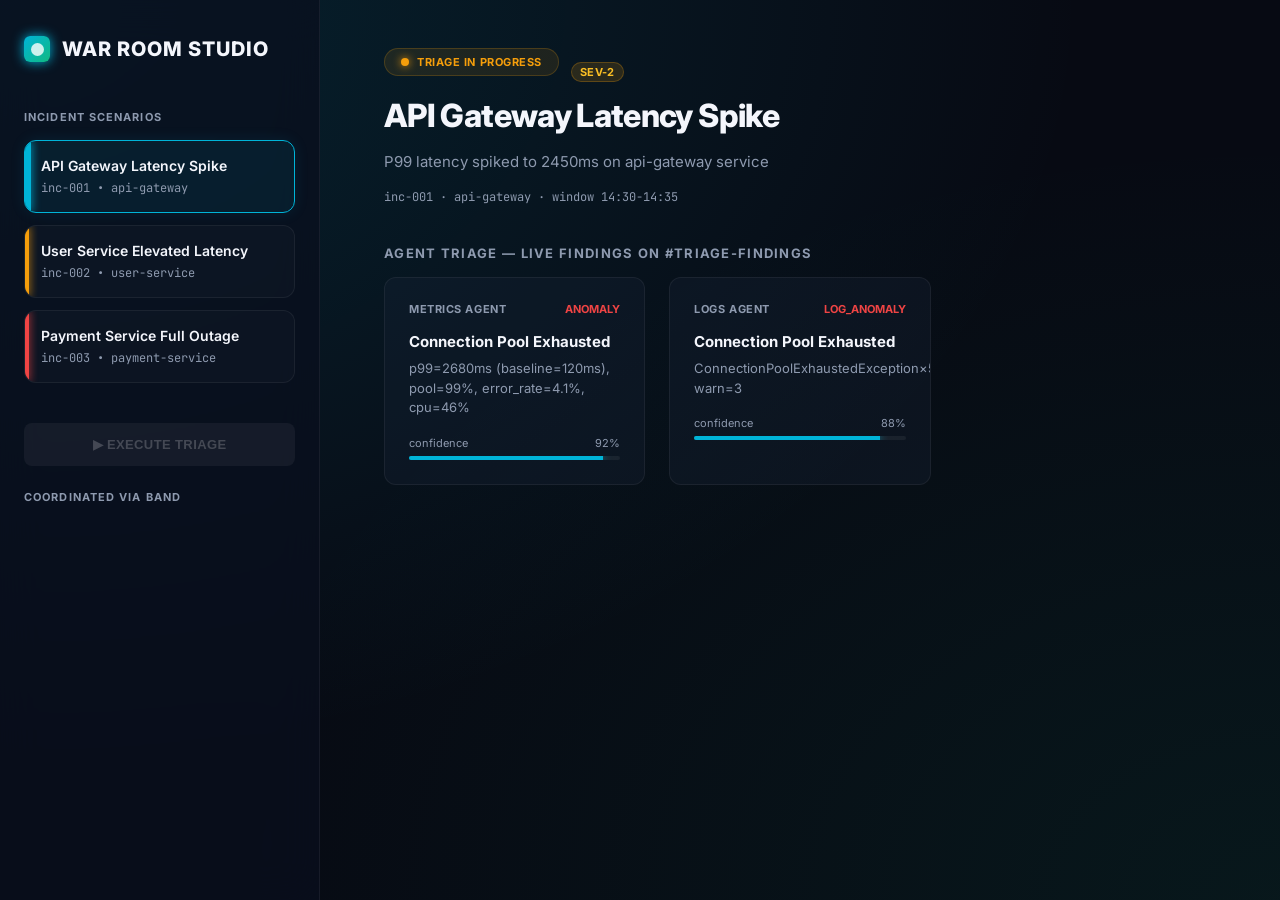
==== ui/dashboard.html @ e3fbcae9 "prettierrc added and Readme.md updated" ====
<!doctype html>
<html lang="en">
  <head>
    <meta charset="UTF-8" />
    <meta name="viewport" content="width=device-width, initial-scale=1.0" />
    <title>WAR ROOM | Studio Dashboard</title>

    <link rel="preconnect" href="https://fonts.googleapis.com" />
    <link rel="preconnect" href="https://fonts.gstatic.com" crossorigin />
    <link
      href="https://fonts.googleapis.com/css2?family=Inter:wght@400;500;600;700;800&family=JetBrains+Mono:wght@400;500&display=swap"
      rel="stylesheet"
    />

    <style>
      :root {
        --bg: #0b132b; /* Dark deep space */
        --surface: rgba(27, 38, 59, 0.45); /* Sleek slate glass */
        --fg: #f4f6fc; /* Bright typography */
        --fg-muted: #8e9aaf; /* Muted text */
        --accent: #00b4d8; /* Electric blue */
        --accent-glow: rgba(0, 180, 216, 0.25);
        --border: rgba(255, 255, 255, 0.06);
        --shadow: 0 4px 30px rgba(0, 0, 0, 0.4);
        --shadow-lg: 0 10px 40px rgba(0, 0, 0, 0.6);
        --radius: 12px;
        --radius-lg: 16px;
        --font-sans: "Inter", -apple-system, sans-serif;
        --font-mono: "JetBrains Mono", monospace;

        --success: #10b981;
        --warning: #f59e0b;
        --danger: #ef4444;

        /* severity / status palettes */
        --red-bg: rgba(239, 68, 68, 0.15);
        --red-fg: #f87171;
        --amber-bg: rgba(245, 158, 11, 0.15);
        --amber-fg: #fbbf24;
        --green-bg: rgba(16, 185, 129, 0.15);
        --green-fg: #34d399;
      }

      * {
        box-sizing: border-box;
      }

      body {
        margin: 0;
        background-color: #070a13;
        background-image:
          radial-gradient(at 0% 0%, rgba(0, 180, 216, 0.15) 0px, transparent 60%),
          radial-gradient(at 100% 100%, rgba(16, 185, 129, 0.08) 0px, transparent 60%);
        color: var(--fg);
        font-family: var(--font-sans);
        -webkit-font-smoothing: antialiased;
        display: flex;
        height: 100vh;
        overflow: hidden;
      }

      /* --- Sidebar --- */
      .sidebar {
        width: 320px;
        background: rgba(10, 15, 30, 0.75);
        backdrop-filter: blur(20px);
        border-right: 1px solid var(--border);
        display: flex;
        flex-direction: column;
        padding: 36px 24px;
        overflow-y: auto;
      }

      .logo {
        font-weight: 800;
        font-size: 20px;
        letter-spacing: 0.05em;
        display: flex;
        align-items: center;
        gap: 12px;
        margin-bottom: 48px;
        color: var(--fg);
        text-transform: uppercase;
      }

      .logo-icon {
        width: 26px;
        height: 26px;
        background: linear-gradient(135deg, var(--accent), var(--success));
        border-radius: 6px;
        box-shadow: 0 0 12px var(--accent);
        position: relative;
      }

      .logo-icon::after {
        content: "";
        position: absolute;
        top: 25%;
        left: 25%;
        width: 50%;
        height: 50%;
        background: rgba(255, 255, 255, 0.8);
        border-radius: 50%;
      }

      .nav-group {
        margin-bottom: 28px;
      }
      .nav-label {
        font-size: 11px;
        font-weight: 700;
        color: var(--fg-muted);
        text-transform: uppercase;
        letter-spacing: 0.1em;
        margin-bottom: 16px;
      }

      .alert-item {
        padding: 16px;
        border-radius: var(--radius);
        margin-bottom: 12px;
        cursor: pointer;
        transition: all 0.3s cubic-bezier(0.4, 0, 0.2, 1);
        background: rgba(255, 255, 255, 0.02);
        border: 1px solid var(--border);
        position: relative;
        overflow: hidden;
      }

      .alert-item::before {
        content: "";
        position: absolute;
        left: 0;
        top: 0;
        bottom: 0;
        width: 4px;
        background: var(--danger);
        box-shadow: 0 0 8px var(--danger);
        transition: width 0.2s;
      }

      .alert-item:nth-child(2)::before {
        background: var(--warning);
        box-shadow: 0 0 8px var(--warning);
      }

      .alert-item.active {
        background: rgba(0, 180, 216, 0.08);
        color: var(--fg);
        border-color: var(--accent);
        box-shadow: 0 0 15px rgba(0, 180, 216, 0.1);
      }

      .alert-item.active::before {
        width: 6px;
        background: var(--accent);
        box-shadow: 0 0 10px var(--accent);
      }

      .alert-item:not(.active):hover {
        background: rgba(255, 255, 255, 0.05);
        border-color: rgba(255, 255, 255, 0.12);
        transform: translateX(4px);
      }

      .alert-row {
        display: flex;
        align-items: center;
        justify-content: space-between;
        gap: 8px;
      }
      .alert-title {
        font-size: 14px;
        font-weight: 600;
      }
      .alert-meta {
        font-size: 12px;
        color: var(--fg-muted);
        margin-top: 6px;
        font-family: var(--font-mono);
      }

      /* severity badge */
      .sev-badge {
        font-size: 11px;
        font-weight: 700;
        padding: 2px 8px;
        border-radius: 99px;
        letter-spacing: 0.03em;
        white-space: nowrap;
        text-transform: uppercase;
      }
      .sev-badge.sev-1 {
        background: var(--red-bg);
        color: var(--red-fg);
        border: 1px solid rgba(239, 68, 68, 0.25);
      }
      .sev-badge.sev-2 {
        background: var(--amber-bg);
        color: var(--amber-fg);
        border: 1px solid rgba(245, 158, 11, 0.25);
      }
      .sev-badge.sev-3 {
        background: var(--green-bg);
        color: var(--green-fg);
        border: 1px solid rgba(16, 185, 129, 0.25);
      }

      /* --- Main Content --- */
      .main {
        flex: 1;
        padding: 48px 64px;
        overflow-y: auto;
        background: transparent;
      }

      .header {
        max-width: 1000px;
        margin-bottom: 40px;
      }

      .status-badge {
        display: inline-flex;
        align-items: center;
        gap: 8px;
        padding: 6px 16px;
        background: rgba(245, 158, 11, 0.1);
        border: 1px solid rgba(245, 158, 11, 0.2);
        color: var(--warning);
        font-size: 11px;
        font-weight: 700;
        border-radius: 99px;
        margin-bottom: 20px;
        text-transform: uppercase;
        letter-spacing: 0.05em;
      }

      .status-badge.resolved {
        background: rgba(16, 185, 129, 0.1);
        border-color: rgba(16, 185, 129, 0.2);
        color: var(--success);
      }

      .status-badge.escalated {
        background: rgba(239, 68, 68, 0.1);
        border-color: rgba(239, 68, 68, 0.2);
        color: var(--danger);
      }

      .status-dot {
        width: 8px;
        height: 8px;
        background: currentColor;
        border-radius: 50%;
        box-shadow: 0 0 8px currentColor;
        animation: pulse 1.5s infinite ease-in-out;
      }

      @keyframes pulse {
        0% {
          transform: scale(0.9);
          opacity: 0.6;
        }
        50% {
          transform: scale(1.15);
          opacity: 1;
        }
        100% {
          transform: scale(0.9);
          opacity: 0.6;
        }
      }

      h1 {
        font-size: 32px;
        font-weight: 800;
        letter-spacing: -0.02em;
        margin: 0 0 12px 0;
        color: var(--fg);
      }

      .description {
        font-size: 15px;
        color: var(--fg-muted);
        line-height: 1.6;
        max-width: 700px;
      }

      .meta-line {
        font-family: var(--font-mono);
        font-size: 12px;
        color: var(--fg-muted);
        margin-top: 12px;
      }

      /* --- Verdict Card --- */
      .verdict-card {
        background: var(--surface);
        backdrop-filter: blur(16px);
        border: 1px solid var(--border);
        border-radius: var(--radius-lg);
        padding: 32px;
        box-shadow: var(--shadow-lg);
        margin-bottom: 32px;
        max-width: 1000px;
        display: grid;
        grid-template-columns: 1.2fr 0.8fr;
        gap: 32px;
        transition: all 0.3s ease;
      }

      .verdict-card:hover {
        border-color: rgba(255, 255, 255, 0.1);
      }

      .verdict-main h2,
      .verdict-side h2 {
        font-size: 12px;
        color: var(--fg-muted);
        text-transform: uppercase;
        letter-spacing: 0.1em;
        margin-top: 0;
        margin-bottom: 16px;
      }

      .verdict-content {
        font-size: 18px;
        font-weight: 600;
        line-height: 1.5;
        color: var(--fg);
        background: rgba(255, 255, 255, 0.02);
        padding: 16px;
        border-radius: var(--radius);
        border: 1px solid var(--border);
      }

      .verdict-rootcause {
        font-size: 14px;
        color: var(--fg-muted);
        margin-top: 14px;
      }

      .verdict-confidence {
        font-family: var(--font-mono);
        font-size: 12px;
        color: var(--fg-muted);
        margin-top: 10px;
      }

      .action-list {
        list-style: none;
        padding: 0;
        margin: 0;
      }
      .action-item {
        display: flex;
        align-items: center;
        gap: 12px;
        padding: 12px 16px;
        background: rgba(255, 255, 255, 0.02);
        border: 1px solid var(--border);
        border-radius: 10px;
        margin-bottom: 10px;
        font-size: 13px;
        font-weight: 600;
        color: var(--fg);
        transition: all 0.2s;
      }
      .action-item:hover {
        background: rgba(255, 255, 255, 0.05);
        border-color: rgba(255, 255, 255, 0.12);
        transform: translateX(4px);
      }
      .action-item .arrow {
        color: var(--accent);
        font-weight: 700;
      }

      .section-label {
        font-size: 13px;
        color: var(--fg-muted);
        text-transform: uppercase;
        letter-spacing: 0.1em;
        margin: 32px 0 16px 0;
        font-weight: 700;
        max-width: 1000px;
      }

      /* --- Agent Grid --- */
      .agent-grid {
        display: grid;
        grid-template-columns: repeat(auto-fill, minmax(230px, 1fr));
        gap: 24px;
        max-width: 1000px;
        margin-bottom: 32px;
      }

      .agent-card {
        background: rgba(27, 38, 59, 0.3);
        border: 1px solid var(--border);
        border-radius: var(--radius);
        padding: 24px;
        transition: all 0.3s cubic-bezier(0.4, 0, 0.2, 1);
        position: relative;
        overflow: hidden;
      }

      .agent-card:hover {
        transform: translateY(-4px);
        background: rgba(27, 38, 59, 0.5);
        border-color: rgba(0, 180, 216, 0.3);
        box-shadow: 0 10px 20px rgba(0, 0, 0, 0.3);
      }

      .agent-header {
        display: flex;
        justify-content: space-between;
        align-items: center;
        margin-bottom: 16px;
      }

      .agent-name {
        font-size: 11px;
        font-weight: 700;
        color: var(--fg-muted);
        text-transform: uppercase;
        letter-spacing: 0.05em;
      }

      .finding-type {
        font-size: 11px;
        font-weight: 700;
        text-transform: uppercase;
      }
      .finding-type.alarm {
        color: var(--danger);
      }
      .finding-type.warn {
        color: var(--warning);
      }

      .agent-summary {
        font-size: 15px;
        font-weight: 700;
        margin-bottom: 8px;
        color: var(--fg);
      }
      .agent-detail {
        font-size: 13px;
        color: var(--fg-muted);
        line-height: 1.5;
        margin-bottom: 18px;
      }

      .progress-meta {
        display: flex;
        justify-content: space-between;
        font-size: 11px;
        color: var(--fg-muted);
        margin-bottom: 6px;
      }
      .progress-bar {
        height: 4px;
        background: rgba(255, 255, 255, 0.06);
        border-radius: 2px;
        overflow: hidden;
      }
      .progress-fill {
        height: 100%;
        background: var(--accent);
        width: 0%;
        box-shadow: 0 0 8px var(--accent);
        transition: width 1s ease-out;
      }

      /* --- Deliberation feed --- */
      .delib-panel {
        background: rgba(30, 41, 59, 0.4);
        backdrop-filter: blur(12px);
        border: 1px solid var(--border);
        border-radius: var(--radius-lg);
        padding: 24px;
        max-width: 1000px;
        margin-top: 24px;
        margin-bottom: 32px;
        box-shadow: var(--shadow-lg);
      }
      .delib-panel h2 {
        color: var(--fg-muted);
        font-size: 12px;
        text-transform: uppercase;
        letter-spacing: 0.1em;
        margin: 0 0 16px 0;
      }
      .delib-msg {
        font-family: var(--font-mono);
        font-size: 13px;
        color: #e2e8f0;
        line-height: 1.5;
        margin-bottom: 10px;
      }
      .delib-msg .who {
        color: #38bdf8;
        font-weight: 600;
      }
      .delib-msg.metrics .who {
        color: #4ade80;
      }
      .delib-msg.logs .who {
        color: #facc15;
      }
      .delib-msg.change .who {
        color: #38bdf8;
      }
      .delib-msg.runbook .who {
        color: #c084fc;
      }

      /* --- Animations / utilities --- */
      .hidden {
        display: none !important;
      }
      .fade-in {
        animation: fadeIn 0.5s ease-out forwards;
      }
      @keyframes fadeIn {
        from {
          opacity: 0;
          transform: translateY(12px);
        }
        to {
          opacity: 1;
          transform: translateY(0);
        }
      }

      button.btn-primary {
        background: linear-gradient(135deg, var(--accent), #0077b6);
        color: white;
        border: none;
        padding: 14px 28px;
        border-radius: 8px;
        font-weight: 700;
        font-size: 13px;
        letter-spacing: 0.03em;
        cursor: pointer;
        transition: all 0.3s cubic-bezier(0.4, 0, 0.2, 1);
        box-shadow: 0 4px 15px rgba(0, 180, 216, 0.2);
        text-transform: uppercase;
      }

      button.btn-primary:hover:not(:disabled) {
        transform: translateY(-2px);
        box-shadow: 0 6px 20px rgba(0, 180, 216, 0.35);
        filter: brightness(1.1);
      }

      button.btn-primary:disabled {
        background: rgba(255, 255, 255, 0.05);
        color: rgba(255, 255, 255, 0.2);
        box-shadow: none;
        cursor: not-allowed;
        transform: none;
      }

      .empty-hint {
        color: var(--fg-muted);
        font-size: 14px;
        margin-top: 16px;
      }
      .error-banner {
        color: #ef4444;
        background: rgba(239, 68, 68, 0.1);
        padding: 16px 20px;
        border-radius: 12px;
        max-width: 1000px;
        border: 1px solid rgba(239, 68, 68, 0.2);
      }
    </style>
  </head>
  <body>
    <!-- SIDEBAR -->
    <aside class="sidebar">
      <div class="logo">
        <div class="logo-icon"></div>
        War Room Studio
      </div>

      <div class="nav-group">
        <div class="nav-label">Incident Scenarios</div>
        <div id="scenario-list"><!-- rendered from WAR_ROOM_SCENARIOS --></div>
      </div>

      <button id="run-sim" class="btn-primary">▶ Execute Triage</button>
      <div class="nav-label" style="margin-top: 24px">Coordinated via Band</div>
    </aside>

    <!-- MAIN -->
    <main class="main">
      <div id="incident-room">
        <div class="header fade-in">
          <div class="title-row" style="display: flex; align-items: center; gap: 12px">
            <div class="status-badge" id="status-badge">
              <div class="status-dot"></div>
              <span id="status-text">Ready</span>
            </div>
            <span class="sev-badge" id="header-sev"></span>
          </div>
          <h1 id="incident-title">Select an incident</h1>
          <p class="description" id="incident-desc"></p>
          <div class="meta-line" id="incident-meta"></div>
        </div>

        <div id="verdict-section" class="verdict-card hidden">
          <div class="verdict-main">
            <h2>Resolution Strategy</h2>
            <div class="verdict-content" id="verdict-msg"></div>
            <div class="verdict-rootcause" id="verdict-rootcause"></div>
            <div class="verdict-confidence" id="verdict-confidence"></div>
          </div>
          <div class="verdict-side">
            <h2>Recommended Actions</h2>
            <div id="action-list" class="action-list"></div>
          </div>
        </div>

        <!-- REMEDIATION PANEL -->
        <div
          id="remediation-section"
          class="verdict-card hidden"
          style="grid-template-columns: 1fr; margin-top: 24px"
        >
          <div
            style="
              display: flex;
              justify-content: space-between;
              align-items: center;
              border-bottom: 1px solid var(--border);
              padding-bottom: 16px;
              margin-bottom: 16px;
            "
          >
            <div>
              <h2
                style="
                  margin: 0;
                  font-size: 14px;
                  color: var(--fg-muted);
                  text-transform: uppercase;
                  letter-spacing: 0.1em;
                "
              >
                Remediation Engine
              </h2>
              <div
                id="remediation-status"
                style="font-size: 18px; font-weight: 600; color: var(--fg); margin-top: 4px"
              >
                Pending Human Approval
              </div>
            </div>
            <button id="run-remediation" class="btn-primary" style="margin: 0">
              ▶ Run Remediation
            </button>
          </div>
          <div id="remediation-actions-container" class="hidden">
            <h2
              style="
                font-size: 12px;
                color: var(--fg-muted);
                text-transform: uppercase;
                letter-spacing: 0.05em;
                margin-bottom: 12px;
              "
            >
              Executing Actions
            </h2>
            <div id="remediation-steps" style="display: flex; flex-direction: column; gap: 12px">
              <!-- Steps will be generated here -->
            </div>
          </div>
          <div
            id="resolved-banner"
            class="hidden"
            style="
              background: #d1fae5;
              border: 1px solid #10b981;
              border-radius: 12px;
              padding: 20px;
              display: flex;
              align-items: center;
              justify-content: space-between;
              margin-top: 16px;
              animation: fadeIn 0.4s ease;
            "
          >
            <div style="display: flex; align-items: center; gap: 12px">
              <span style="font-size: 24px">✅</span>
              <div>
                <div style="font-size: 16px; font-weight: 700; color: #065f46">
                  Incident Resolved Successfully
                </div>
                <div style="font-size: 14px; color: #047857">
                  All automated remediation procedures completed.
                </div>
              </div>
            </div>
            <div style="text-align: right">
              <div
                style="font-size: 12px; font-weight: 600; color: #047857; text-transform: uppercase"
              >
                Simulated MTTR
              </div>
              <div id="mttr-display" style="font-size: 24px; font-weight: 800; color: #065f46">
                --
              </div>
            </div>
          </div>
        </div>

        <!-- POSTMORTEM PANEL -->
        <div
          id="postmortem-section"
          class="verdict-card hidden"
          style="grid-template-columns: 1fr; margin-top: 24px"
        >
          <div
            style="
              display: flex;
              justify-content: space-between;
              align-items: center;
              border-bottom: 1px solid var(--border);
              padding-bottom: 16px;
              margin-bottom: 16px;
            "
          >
            <div>
              <h2
                style="
                  margin: 0;
                  font-size: 14px;
                  color: var(--fg-muted);
                  text-transform: uppercase;
                  letter-spacing: 0.1em;
                "
              >
                Incident Documentation
              </h2>
              <div style="font-size: 18px; font-weight: 600; color: var(--fg); margin-top: 4px">
                📄 Generated Postmortem Report
              </div>
            </div>
            <button
              id="commit-to-git"
              class="btn-primary"
              style="margin: 0; background: var(--accent)"
            >
              Commit to Git
            </button>
          </div>

          <div
            id="git-output-container"
            class="hidden"
            style="
              background: #090d16;
              border-radius: 10px;
              padding: 20px;
              font-family: var(--font-mono);
              font-size: 13px;
              color: #e2e8f0;
              margin-bottom: 20px;
              border: 1px solid rgba(255, 255, 255, 0.05);
              box-shadow: inset 0 2px 10px rgba(0, 0, 0, 0.8);
              position: relative;
              max-height: 250px;
              overflow-y: auto;
              text-align: left;
              padding-top: 32px;
            "
          >
            <!-- Window control dots -->
            <div style="position: absolute; top: 12px; left: 15px; display: flex; gap: 6px">
              <span
                style="width: 10px; height: 10px; background: #ff5f56; border-radius: 50%"
              ></span>
              <span
                style="width: 10px; height: 10px; background: #ffbd2e; border-radius: 50%"
              ></span>
              <span
                style="width: 10px; height: 10px; background: #27c93f; border-radius: 50%"
              ></span>
            </div>
            <div id="git-terminal-lines"></div>
          </div>

          <div
            id="postmortem-content"
            style="
              background: #f9fafb;
              border: 1px solid var(--border);
              border-radius: 12px;
              padding: 24px;
              font-size: 14px;
              line-height: 1.6;
              max-height: 400px;
              overflow-y: auto;
              text-align: left;
            "
          >
            <!-- Rendered Postmortem HTML will go here -->
          </div>
        </div>

        <div id="agents-label" class="section-label hidden">
          Agent Triage — live findings on #triage-findings
        </div>
        <div class="agent-grid" id="agent-grid">
          <div class="empty-hint" id="grid-hint">
            Press <strong>Execute Triage</strong> to dispatch the agent band.
          </div>
        </div>

        <div id="delib-section" class="delib-panel hidden">
          <h2>#deliberation — agent cross-talk</h2>
          <div id="delib-list"></div>
        </div>
      </div>

      <div id="boot-error" class="hidden">
        <div class="error-banner">
          Could not load <code>scenarios.js</code>. Generate it first:
          <code>python demo/gen_dashboard_data.py</code>
        </div>
      </div>
    </main>

    <!-- Real pipeline output, generated by demo/gen_dashboard_data.py -->
    <script src="scenarios.js"></script>
    <script>
      const DATA = window.WAR_ROOM_SCENARIOS;
      let activeId = null;

      // finding types that should read as alarming vs cautionary
      const ALARM_TYPES = new Set(["anomaly", "log_anomaly", "change_correlation"]);
      const WARN_TYPES = new Set(["runbook_match", "observation", "log_observation"]);

      const REMEDIATION_DB = {
        "Rollback last deployment": {
          description: "Reverting the application version to the previous stable release.",
          command: "git-ops rollback --env prod --deploy 847",
          severity: "CRITICAL",
          duration: 2.5,
        },
        "Check container logs for specific crash reason": {
          description: "Querying stderr from active containers to extract crash logs.",
          command: "kubectl logs -l app=api-gateway --tail=100 -n prod",
          severity: "AUTO",
          duration: 1.2,
        },
        "Scale up resources": {
          description: "Increasing the deployment replicas to distribute latency load.",
          command: "kubectl scale deployment api-gateway --replicas=4 -n prod",
          severity: "AUTO",
          duration: 1.8,
        },
        "Inspect underlying infrastructure health": {
          description: "Querying cloud provider metrics for network or disk anomalies.",
          command: "aws ec2 describe-instance-status --region us-east-1",
          severity: "AUTO",
          duration: 1.0,
        },
        "Monitor service closely": {
          description: "Enabling high-frequency logging and healthchecks on the service.",
          command: "datadog-cli monitor status --id check-api-gateway",
          severity: "AUTO",
          duration: 1.5,
        },
        "Close incident if symptoms subside": {
          description: "Auto-closing incident ticket and resolving active pager alerts.",
          command: "pd-cli incident resolve --id inc-001",
          severity: "AUTO",
          duration: 0.8,
        },
      };

      function getRemediationAction(name) {
        for (const key in REMEDIATION_DB) {
          if (
            name.toLowerCase().includes(key.toLowerCase()) ||
            key.toLowerCase().includes(name.toLowerCase())
          ) {
            return { name, ...REMEDIATION_DB[key] };
          }
        }
        return {
          name: name,
          description: `Executing recommended step: ${name}`,
          command: `run-mitigation --task "${name}"`,
          severity: "AUTO",
          duration: 1.0,
        };
      }

      function el(tag, className, text) {
        const node = document.createElement(tag);
        if (className) node.className = className;
        if (text !== undefined) node.textContent = text;
        return node;
      }

      function renderSidebar() {
        const list = document.getElementById("scenario-list");
        list.innerHTML = "";
        DATA.order.forEach((id) => {
          const s = DATA.scenarios[id];
          const item = el("div", "alert-item");
          item.dataset.id = id;

          const title = el("div", "alert-title", s.title);
          const meta = el("div", "alert-meta", s.id + " • " + s.service);

          item.appendChild(title);
          item.appendChild(meta);
          item.addEventListener("click", () => selectScenario(id, false));
          list.appendChild(item);
        });
      }

      function markActive(id) {
        document.querySelectorAll(".alert-item").forEach((node) => {
          node.classList.toggle("active", node.dataset.id === id);
        });
      }

      function renderHeader(s) {
        document.getElementById("incident-title").textContent = s.title;
        document.getElementById("incident-desc").textContent = s.description;
        document.getElementById("incident-meta").textContent =
          s.id + "  ·  " + s.service + "  ·  window " + s.timeWindow;
        const sev = document.getElementById("header-sev");
        sev.textContent = s.sevLabel;
        sev.className = "sev-badge " + s.sevClass;
      }

      function setStatus(text, statusClass) {
        const badge = document.getElementById("status-badge");
        badge.className = "status-badge " + (statusClass || "");
        document.getElementById("status-text").textContent = text;
      }

      // Select a scenario; when run=true, reset the view and re-run triage.
      function selectScenario(id, run) {
        activeId = id;
        const s = DATA.scenarios[id];
        markActive(id);
        renderHeader(s);
        resetView();
        if (run) runTriage();
      }

      function resetView() {
        document.getElementById("verdict-section").classList.add("hidden");
        document.getElementById("remediation-section").classList.add("hidden");
        document.getElementById("postmortem-section").classList.add("hidden");
        document.getElementById("delib-section").classList.add("hidden");
        document.getElementById("agents-label").classList.add("hidden");
        const grid = document.getElementById("agent-grid");
        grid.innerHTML = "";
        grid.appendChild(el("div", "empty-hint", "Dispatching agents…"));
      }

      function agentCard(a) {
        const card = el("div", "agent-card fade-in");

        const head = el("div", "agent-header");
        head.appendChild(el("span", "agent-name", a.name + " Agent"));
        let ftClass = "finding-type";
        if (ALARM_TYPES.has(a.findingType)) ftClass += " alarm";
        else if (WARN_TYPES.has(a.findingType)) ftClass += " warn";
        head.appendChild(el("span", ftClass, a.findingType));
        card.appendChild(head);

        card.appendChild(el("div", "agent-summary", a.summary));
        card.appendChild(el("div", "agent-detail", a.detail));

        const meta = el("div", "progress-meta");
        meta.appendChild(el("span", null, "confidence"));
        meta.appendChild(el("span", null, Math.round(a.confidence * 100) + "%"));
        card.appendChild(meta);

        const bar = el("div", "progress-bar");
        const fill = el("div", "progress-fill");
        bar.appendChild(fill);
        card.appendChild(bar);

        // animate the confidence bar after insertion
        setTimeout(() => {
          fill.style.width = Math.round(a.confidence * 100) + "%";
        }, 80);
        return card;
      }

      function runTriage() {
        const s = DATA.scenarios[activeId];
        const grid = document.getElementById("agent-grid");
        const runBtn = document.getElementById("run-sim");

        runBtn.disabled = true;
        document.getElementById("verdict-section").classList.add("hidden");
        document.getElementById("remediation-section").classList.add("hidden");
        document.getElementById("postmortem-section").classList.add("hidden");
        document.getElementById("delib-section").classList.add("hidden");
        document.getElementById("agents-label").classList.remove("hidden");
        setStatus("Triage in Progress", "mitigating");
        grid.innerHTML = "";

        s.agents.forEach((a, i) => {
          setTimeout(() => {
            grid.appendChild(agentCard(a));
            if (i === s.agents.length - 1) setTimeout(() => showVerdict(s), 900);
          }, i * 850);
        });
      }

      function showVerdict(s) {
        const v = document.getElementById("verdict-section");
        v.classList.remove("hidden");
        v.classList.add("fade-in");

        document.getElementById("verdict-msg").textContent = s.verdict;
        document.getElementById("verdict-rootcause").textContent = "Root cause: " + s.rootCause;
        document.getElementById("verdict-confidence").textContent =
          "confidence " + s.confidence.toFixed(2) + "  ·  " + s.sevLabel + "  ·  " + s.statusLabel;

        const list = document.getElementById("action-list");
        list.innerHTML = "";
        s.remediation.forEach((act) => {
          const item = el("div", "action-item");
          item.appendChild(el("span", "arrow", "→"));
          item.appendChild(el("span", null, act));
          list.appendChild(item);
        });

        setStatus(s.statusLabel, s.status);
        renderDeliberation(s);
        document.getElementById("run-sim").disabled = false;

        // Show remediation panel
        const remSec = document.getElementById("remediation-section");
        remSec.classList.remove("hidden");
        remSec.classList.add("fade-in");

        // Reset remediation states
        const btn = document.getElementById("run-remediation");
        btn.classList.remove("hidden");
        btn.disabled = false;
        btn.innerText = "▶ Run Remediation";
        document.getElementById("remediation-status").innerText = "Pending Human Approval";
        document.getElementById("remediation-actions-container").classList.add("hidden");
        document.getElementById("resolved-banner").classList.add("hidden");
      }

      function renderDeliberation(s) {
        if (!s.deliberation || s.deliberation.length === 0) return;
        const section = document.getElementById("delib-section");
        const list = document.getElementById("delib-list");
        list.innerHTML = "";
        s.deliberation.forEach((m) => {
          const who = (m.sender || "").replace("-agent", "");
          const msg = el("div", "delib-msg " + who);
          const label = el("span", "who", "@" + (m.sender || "agent") + ": ");
          msg.appendChild(label);
          msg.appendChild(document.createTextNode(m.content));
          list.appendChild(msg);
        });
        section.classList.remove("hidden");
        section.classList.add("fade-in");
      }

      function animateProgress(progressBarFill, duration, onComplete) {
        let start = null;
        function step(timestamp) {
          if (!start) start = timestamp;
          let progress = (timestamp - start) / (duration * 1000);
          if (progress < 1) {
            progressBarFill.style.width = progress * 100 + "%";
            window.requestAnimationFrame(step);
          } else {
            progressBarFill.style.width = "100%";
            onComplete();
          }
        }
        window.requestAnimationFrame(step);
      }

      function generatePostmortemJS(s, mttr) {
        const dateStr = new Date().toISOString().split("T")[0];

        let remediationChecklist = "";
        s.remediation.forEach((act) => {
          remediationChecklist += `- [x] {act}\n`;
        });

        let evidenceTrail = "";
        s.agents.forEach((a) => {
          evidenceTrail += `- **EVD-${a.name.substring(0, 2).toUpperCase()}**: ${a.name.toLowerCase()}-agent (${a.findingType} - ${a.summary})\n`;
        });

        return `# Postmortem: ${s.id} — ${dateStr}

## Summary
${s.verdict}

## Timeline
- **14:30:00 UTC**: Incident Alert Ingested
- **14:31:00 UTC**: Triage assigned to Metrics, Logs, Change, and Runbook agents
- **14:33:00 UTC**: Deliberation channel discussions completed (${s.deliberation ? s.deliberation.length : 0} messages)
- **14:35:00 UTC**: Commander Verdict published (Status: ${s.statusLabel.toUpperCase()}, Confidence: ${s.confidence})
- **14:35:10 UTC**: Automated Remediation executed successfully (MTTR: ${mttr}s)

## Root Cause
${s.rootCause}

## Severity
- **Level**: ${s.sevLabel}
- **Confidence Score**: ${s.confidence.toFixed(2)}

## Remediation Actions
${remediationChecklist.trim()}

## Evidence Trail
${evidenceTrail.trim()}

## Action Items
1. [ ] Implement automated regression tests for root cause.
2. [ ] Review and update runbook instructions for ${s.sevLabel} incidents.
3. [ ] Configure high-frequency alerting thresholds on affected metrics.
`;
      }

      function renderMarkdownToHtml(md) {
        let html = md;

        // Convert headers
        html = html.replace(
          /^# (.*?)$/gm,
          '<h1 style="font-size: 20px; font-weight: 800; border-bottom: 1px solid var(--border); padding-bottom: 8px; margin-top: 0; margin-bottom: 16px; color: var(--fg);">$1</h1>'
        );
        html = html.replace(
          /^## (.*?)$/gm,
          '<h2 style="font-size: 15px; font-weight: 700; margin-top: 20px; margin-bottom: 10px; color: var(--fg); border-bottom: 1px dashed var(--border); padding-bottom: 4px;">$1</h2>'
        );

        // Convert bold
        html = html.replace(/\*\*(.*?)\*\"/g, "<strong>$1</strong>");

        // Convert checklists
        html = html.replace(
          /^- \[x\] (.*?)$/gm,
          '<div style="display: flex; align-items: center; gap: 8px; margin-bottom: 6px; font-size: 13px;"><input type="checkbox" checked disabled> <span style="text-decoration: line-through; color: var(--fg-muted);">$1</span></div>'
        );
        html = html.replace(
          /^- \[ \] (.*?)$/gm,
          '<div style="display: flex; align-items: center; gap: 8px; margin-bottom: 6px; font-size: 13px;"><input type="checkbox" disabled> <span>$1</span></div>'
        );

        // Convert bullets
        html = html.replace(
          /^- (.*?)$/gm,
          '<li style="margin-left: 16px; margin-bottom: 6px; font-size: 13px; color: var(--fg);">$1</li>'
        );

        // Convert numbered lists
        html = html.replace(
          /^\d+\. \[ \]\s*(.*?)$/gm,
          '<div style="display: flex; align-items: center; gap: 8px; margin-bottom: 6px; padding-left: 8px; font-size: 13px;"><input type="checkbox" disabled> <span>$1</span></div>'
        );

        // Format paragraphs
        html = html
          .split("\n\n")
          .map((p) => {
            if (
              p.trim().startsWith("<h") ||
              p.trim().startsWith("<div") ||
              p.trim().startsWith("<li") ||
              p.trim().startsWith("<ul")
            ) {
              return p;
            }
            return `<p style="margin: 0 0 10px 0; font-size: 13px; color: var(--fg-muted);">${p.replace(/\n/g, "<br>")}</p>`;
          })
          .join("\n");

        return html;
      }

      async function commitToGitSim() {
        const s = DATA.scenarios[activeId];
        const btn = document.getElementById("commit-to-git");
        btn.disabled = true;
        btn.innerText = "Committed";

        const gitContainer = document.getElementById("git-output-container");
        gitContainer.classList.remove("hidden");

        const term = document.getElementById("git-terminal-lines");
        term.innerHTML = "";

        const lines = [
          { text: "$ git status", delay: 300, color: "#9CA3AF" },
          {
            text: `On branch main\nYour branch is up to date with 'origin/main'.\n\nUntracked files:\n  (use "git add <file>..." to include in what will be committed)\n\tpostmortems/${s.id}/\n\nnothing added to commit but untracked files present (use "git add" to track)`,
            delay: 800,
          },
          { text: `$ git add postmortems/${s.id}/`, delay: 500, color: "#9CA3AF" },
          { text: `$ git commit -m "docs: postmortem ${s.id}"`, delay: 600, color: "#9CA3AF" },
          {
            text: `[main abc1234] docs: postmortem ${s.id}\n 1 file changed, 43 insertions(+)\n create mode 100644 postmortems/${s.id}/postmortem.md`,
            delay: 800,
            color: "#10B981",
          },
          {
            text: `🔗 Commit URL: <a href="https://github.com/vib3withsimran/The-war-room/commit/abc1234" target="_blank" style="color: #60A5FA; text-decoration: underline;">https://github.com/vib3withsimran/The-war-room/commit/abc1234</a>`,
            delay: 300,
          },
        ];

        for (let i = 0; i < lines.length; i++) {
          const line = lines[i];
          await new Promise((resolve) => setTimeout(resolve, line.delay));
          const div = document.createElement("div");
          div.style.marginBottom = "8px";
          div.style.whiteSpace = "pre-wrap";
          if (line.color) {
            div.style.color = line.color;
          }
          div.innerHTML = line.text;
          term.appendChild(div);
          gitContainer.scrollTop = gitContainer.scrollHeight;
        }
      }

      async function runRemediation() {
        const s = DATA.scenarios[activeId];
        const btn = document.getElementById("run-remediation");
        btn.disabled = true;
        btn.innerText = "Executing...";
        document.getElementById("remediation-status").innerText = "Remediation in Progress";

        const actionsContainer = document.getElementById("remediation-actions-container");
        actionsContainer.classList.remove("hidden");

        const stepsDiv = document.getElementById("remediation-steps");
        stepsDiv.innerHTML = "";

        const mappedActions = s.remediation.map(getRemediationAction);

        // Render all actions
        mappedActions.forEach((act, idx) => {
          const card = document.createElement("div");
          card.className = "action-item-card fade-in";
          card.id = `step-card-${idx}`;
          card.style =
            "border: 1px solid var(--border); border-radius: 10px; padding: 16px; background: rgba(255,255,255,0.02); display: flex; flex-direction: column; gap: 8px; margin-bottom: 8px;";
          card.innerHTML = `
                    <div style="display: flex; justify-content: space-between; align-items: center;">
                        <div style="display: flex; align-items: center; gap: 8px;">
                            <span class="step-badge" style="background: ${act.severity === "CRITICAL" ? "#FEE2E2" : "#EFF6FF"}; color: ${act.severity === "CRITICAL" ? "#EF4444" : "#2563EB"}; font-size: 10px; font-weight: 700; padding: 2px 6px; border-radius: 4px;">${act.severity}</span>
                            <span style="font-weight: 600; font-size: 14px; color: var(--fg);">${act.name}</span>
                        </div>
                        <span class="step-status" style="font-size: 12px; font-weight: 600; color: var(--fg-muted);">Pending</span>
                    </div>
                    <div style="font-size: 12px; color: var(--fg-muted);">${act.description}</div>
                    <code style="font-family: var(--font-mono); font-size: 11px; background: rgba(255,255,255,0.04); padding: 4px 8px; border-radius: 4px; color: #E2E8F0; width: fit-content; border: 1px solid var(--border)">$ ${act.command}</code>
                    <div class="progress-bar" style="height: 4px; background: rgba(255,255,255,0.06); border-radius: 2px; overflow: hidden; margin-top: 4px;">
                        <div class="progress-fill" style="width: 0%; height: 100%; background: ${act.severity === "CRITICAL" ? "#EF4444" : "var(--accent)"}; transition: width 0.1s linear;"></div>
                    </div>
                `;
          stepsDiv.appendChild(card);
        });

        // Execute actions sequentially
        let startTime = Date.now();
        for (let i = 0; i < mappedActions.length; i++) {
          const act = mappedActions[i];
          const card = document.getElementById(`step-card-${i}`);
          const statusLabel = card.querySelector(".step-status");
          const fill = card.querySelector(".progress-fill");

          statusLabel.innerText = "Running...";
          statusLabel.style.color = "var(--accent)";

          await new Promise((resolve) => {
            animateProgress(fill, act.duration, resolve);
          });

          statusLabel.innerText = "Completed ✅";
          statusLabel.style.color = "#10B981";
        }

        let totalMttr = ((Date.now() - startTime) / 1000).toFixed(1);

        // Final states
        btn.classList.add("hidden");
        document.getElementById("remediation-status").innerText = "Remediation Complete";
        document.getElementById("resolved-banner").classList.remove("hidden");
        document.getElementById("mttr-display").innerText = `${totalMttr}s`;

        document.getElementById("status-badge").style.background = "rgba(16, 185, 129, 0.1)";
        document.getElementById("status-badge").style.color = "#10B981";
        document.getElementById("status-badge").querySelector("span").innerText =
          "Incident Resolved";

        // Show postmortem panel
        const pmSec = document.getElementById("postmortem-section");
        pmSec.classList.remove("hidden");
        pmSec.classList.add("fade-in");

        // Generate and render postmortem content
        const rawMd = generatePostmortemJS(s, totalMttr);
        document.getElementById("postmortem-content").innerHTML = renderMarkdownToHtml(rawMd);

        // Reset Git commit states
        const gitBtn = document.getElementById("commit-to-git");
        gitBtn.disabled = false;
        gitBtn.innerText = "Commit to Git";
        document.getElementById("git-output-container").classList.add("hidden");
        document.getElementById("git-terminal-lines").innerHTML = "";
      }

      function boot() {
        if (!DATA || !DATA.order || DATA.order.length === 0) {
          document.getElementById("incident-room").classList.add("hidden");
          document.getElementById("boot-error").classList.remove("hidden");
          return;
        }
        renderSidebar();
        // auto-select + run the first scenario so judges see immediate action
        selectScenario(DATA.order[0], true);
        document.getElementById("run-sim").addEventListener("click", runTriage);
        document.getElementById("run-remediation").addEventListener("click", runRemediation);
        document.getElementById("commit-to-git").addEventListener("click", commitToGitSim);
      }

      boot();
    </script>
  </body>
</html>
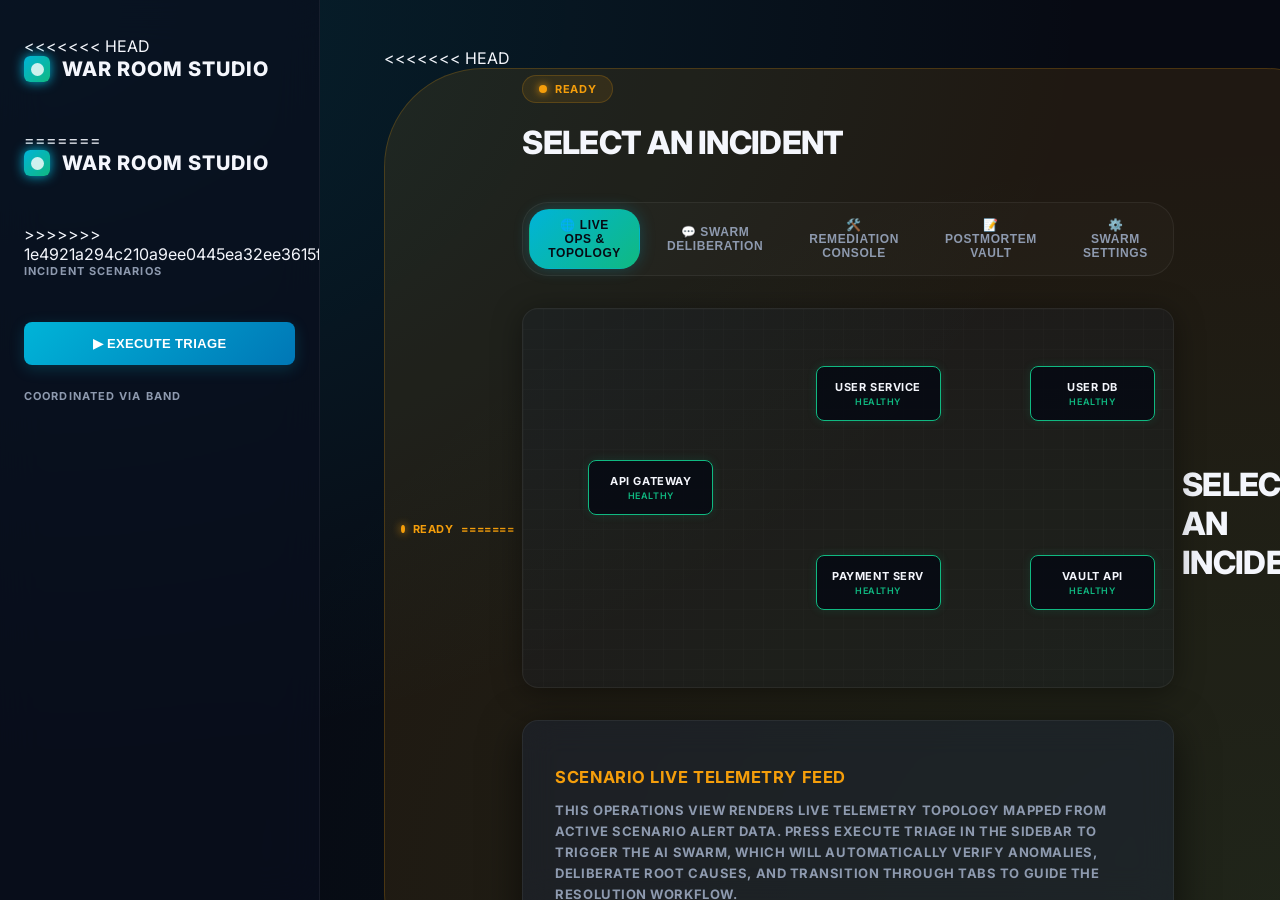
==== commit 3a9233d2: "docs: postmortem inc-inc-001" ====
--- a/ui/dashboard.html
+++ b/ui/dashboard.html
@@ -563,6 +563,7 @@
         transform: none;
       }
 
+<<<<<<< HEAD
       .empty-hint {
         color: var(--fg-muted);
         font-size: 14px;
@@ -576,15 +577,558 @@
         max-width: 1000px;
         border: 1px solid rgba(239, 68, 68, 0.2);
       }
+=======
+        .alert-item:nth-child(2)::before {
+            background: var(--warning);
+            box-shadow: 0 0 8px var(--warning);
+        }
+
+        .alert-item.active {
+            background: rgba(0, 180, 216, 0.08);
+            color: var(--fg);
+            border-color: var(--accent);
+            box-shadow: 0 0 15px rgba(0, 180, 216, 0.1);
+        }
+
+        .alert-item.active::before {
+            width: 6px;
+            background: var(--accent);
+            box-shadow: 0 0 10px var(--accent);
+        }
+
+        .alert-item:not(.active):hover {
+            background: rgba(255, 255, 255, 0.05);
+            border-color: rgba(255, 255, 255, 0.12);
+            transform: translateX(4px);
+        }
+
+        .alert-row { display: flex; align-items: center; justify-content: space-between; gap: 8px; }
+        .alert-title { font-size: 14px; font-weight: 600; }
+        .alert-meta { font-size: 12px; color: var(--fg-muted); margin-top: 6px; font-family: var(--font-mono); }
+
+        /* severity badge */
+        .sev-badge {
+            font-size: 11px; font-weight: 700; padding: 2px 8px; border-radius: 99px;
+            letter-spacing: 0.03em; white-space: nowrap; text-transform: uppercase;
+        }
+        .sev-badge.sev-1 { background: var(--red-bg); color: var(--red-fg); border: 1px solid rgba(239, 68, 68, 0.25); }
+        .sev-badge.sev-2 { background: var(--amber-bg); color: var(--amber-fg); border: 1px solid rgba(245, 158, 11, 0.25); }
+        .sev-badge.sev-3 { background: var(--green-bg); color: var(--green-fg); border: 1px solid rgba(16, 185, 129, 0.25); }
+
+        /* --- Main Content --- */
+        .main {
+            flex: 1;
+            padding: 48px 64px;
+            overflow-y: auto;
+            background: transparent;
+        }
+
+        .header {
+            max-width: 1000px;
+            margin-bottom: 40px;
+        }
+
+        .status-badge {
+            display: inline-flex;
+            align-items: center;
+            gap: 8px;
+            padding: 6px 16px;
+            background: rgba(245, 158, 11, 0.1);
+            border: 1px solid rgba(245, 158, 11, 0.2);
+            color: var(--warning);
+            font-size: 11px;
+            font-weight: 700;
+            border-radius: 99px;
+            margin-bottom: 20px;
+            text-transform: uppercase;
+            letter-spacing: 0.05em;
+        }
+
+        .status-badge.resolved {
+            background: rgba(16, 185, 129, 0.1);
+            border-color: rgba(16, 185, 129, 0.2);
+            color: var(--success);
+        }
+
+        .status-badge.escalated {
+            background: rgba(239, 68, 68, 0.1);
+            border-color: rgba(239, 68, 68, 0.2);
+            color: var(--danger);
+        }
+
+        .status-dot { 
+            width: 8px; 
+            height: 8px; 
+            background: currentColor; 
+            border-radius: 50%;
+            box-shadow: 0 0 8px currentColor;
+            animation: pulse 1.5s infinite ease-in-out;
+        }
+        
+        @keyframes pulse {
+            0% { transform: scale(0.9); opacity: 0.6; }
+            50% { transform: scale(1.15); opacity: 1; }
+            100% { transform: scale(0.9); opacity: 0.6; }
+        }
+
+        h1 {
+            font-size: 32px;
+            font-weight: 800;
+            letter-spacing: -0.02em;
+            margin: 0 0 12px 0;
+            color: var(--fg);
+        }
+
+        .description {
+            font-size: 15px;
+            color: var(--fg-muted);
+            line-height: 1.6;
+            max-width: 700px;
+        }
+
+        .meta-line {
+            font-family: var(--font-mono);
+            font-size: 12px;
+            color: var(--fg-muted);
+            margin-top: 12px;
+        }
+
+        /* --- Verdict Card --- */
+        .verdict-card {
+            background: var(--surface);
+            backdrop-filter: blur(16px);
+            border: 1px solid var(--border);
+            border-radius: var(--radius-lg);
+            padding: 32px;
+            box-shadow: var(--shadow-lg);
+            margin-bottom: 32px;
+            max-width: 1000px;
+            display: grid;
+            grid-template-columns: 1.2fr 0.8fr;
+            gap: 32px;
+            transition: all 0.3s ease;
+        }
+        
+        .verdict-card:hover {
+            border-color: rgba(255, 255, 255, 0.1);
+        }
+
+        .verdict-main h2, .verdict-side h2 { 
+            font-size: 12px; 
+            color: var(--fg-muted); 
+            text-transform: uppercase; 
+            letter-spacing: 0.1em; 
+            margin-top: 0;
+            margin-bottom: 16px; 
+        }
+
+        .verdict-content { 
+            font-size: 18px; 
+            font-weight: 600; 
+            line-height: 1.5; 
+            color: var(--fg); 
+            background: rgba(255, 255, 255, 0.02);
+            padding: 16px;
+            border-radius: var(--radius);
+            border: 1px solid var(--border);
+        }
+
+        .verdict-rootcause {
+            font-size: 14px;
+            color: var(--fg-muted);
+            margin-top: 14px;
+        }
+
+        .verdict-confidence {
+            font-family: var(--font-mono);
+            font-size: 12px;
+            color: var(--fg-muted);
+            margin-top: 10px;
+        }
+
+        .action-list { list-style: none; padding: 0; margin: 0; }
+        .action-item {
+            display: flex;
+            align-items: center;
+            gap: 12px;
+            padding: 12px 16px;
+            background: rgba(255, 255, 255, 0.02);
+            border: 1px solid var(--border);
+            border-radius: 10px;
+            margin-bottom: 10px;
+            font-size: 13px;
+            font-weight: 600;
+            color: var(--fg);
+            transition: all 0.2s;
+        }
+        .action-item:hover {
+            background: rgba(255, 255, 255, 0.05);
+            border-color: rgba(255, 255, 255, 0.12);
+            transform: translateX(4px);
+        }
+        .action-item .arrow { color: var(--accent); font-weight: 700; }
+
+        .section-label {
+            font-size: 13px; color: var(--fg-muted); text-transform: uppercase;
+            letter-spacing: 0.1em; margin: 32px 0 16px 0; font-weight: 700; max-width: 1000px;
+        }
+
+        /* --- Agent Grid --- */
+        .agent-grid {
+            display: grid;
+            grid-template-columns: repeat(auto-fill, minmax(230px, 1fr));
+            gap: 24px;
+            max-width: 1000px;
+            margin-bottom: 32px;
+        }
+
+        .agent-card {
+            background: rgba(27, 38, 59, 0.3);
+            border: 1px solid var(--border);
+            border-radius: var(--radius);
+            padding: 24px;
+            transition: all 0.3s cubic-bezier(0.4, 0, 0.2, 1);
+            position: relative;
+            overflow: hidden;
+        }
+
+        .agent-card:hover { 
+            transform: translateY(-4px); 
+            background: rgba(27, 38, 59, 0.5);
+            border-color: rgba(0, 180, 216, 0.3);
+            box-shadow: 0 10px 20px rgba(0, 0, 0, 0.3);
+        }
+
+        .agent-header {
+            display: flex;
+            justify-content: space-between;
+            align-items: center;
+            margin-bottom: 16px;
+        }
+
+        .agent-name { font-size: 11px; font-weight: 700; color: var(--fg-muted); text-transform: uppercase; letter-spacing: 0.05em; }
+        
+        .finding-type { font-size: 11px; font-weight: 700; text-transform: uppercase; }
+        .finding-type.alarm { color: var(--danger); }
+        .finding-type.warn { color: var(--warning); }
+
+        .agent-summary { font-size: 15px; font-weight: 700; margin-bottom: 8px; color: var(--fg); }
+        .agent-detail { font-size: 13px; color: var(--fg-muted); line-height: 1.5; margin-bottom: 18px; }
+
+        .progress-meta { display: flex; justify-content: space-between; font-size: 11px; color: var(--fg-muted); margin-bottom: 6px; }
+        .progress-bar { height: 4px; background: rgba(255, 255, 255, 0.06); border-radius: 2px; overflow: hidden; }
+        .progress-fill { height: 100%; background: var(--accent); width: 0%; box-shadow: 0 0 8px var(--accent); transition: width 1s ease-out; }
+
+        /* --- Deliberation feed --- */
+        .delib-panel {
+            background: rgba(30, 41, 59, 0.4);
+            backdrop-filter: blur(12px);
+            border: 1px solid var(--border);
+            border-radius: var(--radius-lg);
+            padding: 24px;
+            max-width: 1000px;
+            margin-top: 24px;
+            margin-bottom: 32px;
+            box-shadow: var(--shadow-lg);
+        }
+        .delib-panel h2 { color: var(--fg-muted); font-size: 12px; text-transform: uppercase; letter-spacing: 0.1em; margin: 0 0 16px 0; }
+        .delib-msg { font-family: var(--font-mono); font-size: 13px; color: #E2E8F0; line-height: 1.5; margin-bottom: 10px; }
+        .delib-msg .who { color: #38BDF8; font-weight: 600; }
+        .delib-msg.metrics .who { color: #4ADE80; }
+        .delib-msg.logs .who { color: #FACC15; }
+        .delib-msg.change .who { color: #38BDF8; }
+        .delib-msg.runbook .who { color: #C084FC; }
+
+        /* --- Animations / utilities --- */
+        .hidden { display: none !important; }
+        .fade-in { animation: fadeIn 0.5s ease-out forwards; }
+        @keyframes fadeIn { from { opacity: 0; transform: translateY(12px); } to { opacity: 1; transform: translateY(0); } }
+
+        button.btn-primary {
+            background: linear-gradient(135deg, var(--accent), #0077B6);
+            color: white;
+            border: none;
+            padding: 14px 28px;
+            border-radius: 8px;
+            font-weight: 700;
+            font-size: 13px;
+            letter-spacing: 0.03em;
+            cursor: pointer;
+            transition: all 0.3s cubic-bezier(0.4, 0, 0.2, 1);
+            box-shadow: 0 4px 15px rgba(0, 180, 216, 0.2);
+            text-transform: uppercase;
+        }
+
+        button.btn-primary:hover:not(:disabled) { 
+            transform: translateY(-2px);
+            box-shadow: 0 6px 20px rgba(0, 180, 216, 0.35);
+            filter: brightness(1.1);
+        }
+        
+        button.btn-primary:disabled {
+            background: rgba(255, 255, 255, 0.05);
+            color: rgba(255, 255, 255, 0.2);
+            box-shadow: none;
+            cursor: not-allowed;
+            transform: none;
+        }
+
+        .empty-hint { color: var(--fg-muted); font-size: 14px; margin-top: 16px; }
+        .error-banner { color: #EF4444; background: rgba(239, 68, 68, 0.1); padding: 16px 20px; border-radius: 12px; max-width: 1000px; border: 1px solid rgba(239, 68, 68, 0.2); }
+
+        /* --- Sub navigation tabs --- */
+        .tab-bar {
+            display: flex;
+            gap: 8px;
+            padding: 6px;
+            margin-bottom: 32px;
+            max-width: 1000px;
+            background: rgba(255, 255, 255, 0.02);
+            border: 1px solid var(--border);
+            border-radius: 26px;
+            width: fit-content;
+        }
+
+        .tab-btn {
+            background: transparent;
+            border: 1px solid transparent;
+            color: var(--fg-muted);
+            padding: 8px 18px;
+            font-size: 12px;
+            font-weight: 600;
+            cursor: pointer;
+            transition: all 0.2s ease;
+            text-transform: uppercase;
+            letter-spacing: 0.05em;
+            outline: none;
+            border-radius: 20px;
+        }
+
+        .tab-btn:hover {
+            color: var(--fg);
+            background: rgba(255, 255, 255, 0.04);
+            border-color: rgba(255, 255, 255, 0.08);
+        }
+
+        .tab-btn.active {
+            color: #070A13;
+            background: linear-gradient(135deg, var(--accent), var(--success));
+            border-color: transparent;
+            box-shadow: 0 0 15px var(--accent-glow);
+        }
+        
+        .tab-pane {
+            animation: fadeIn 0.4s ease-out;
+        }
+
+        /* --- Service Topology Map --- */
+        .topology-container {
+            background: rgba(27, 38, 59, 0.2);
+            border: 1px solid var(--border);
+            border-radius: var(--radius-lg);
+            padding: 40px;
+            position: relative;
+            height: 380px;
+            margin-bottom: 32px;
+            max-width: 1000px;
+            display: grid;
+            place-items: center;
+            overflow: hidden;
+            box-shadow: var(--shadow);
+        }
+        
+        .topology-grid {
+            position: absolute;
+            inset: 0;
+            background-image: 
+                linear-gradient(rgba(255, 255, 255, 0.01) 1px, transparent 1px),
+                linear-gradient(90deg, rgba(255, 255, 255, 0.01) 1px, transparent 1px);
+            background-size: 20px 20px;
+        }
+
+        .topo-svg {
+            position: absolute;
+            inset: 0;
+            width: 100%;
+            height: 100%;
+            pointer-events: none;
+            z-index: 1;
+        }
+
+        .topo-svg line {
+            stroke: rgba(0, 180, 216, 0.25);
+            stroke-width: 2;
+            stroke-dasharray: 6, 6;
+            animation: topo-dash 25s linear infinite;
+        }
+
+        @keyframes topo-dash {
+            to {
+                stroke-dashoffset: -1000;
+            }
+        }
+
+        .topo-node {
+            width: 125px;
+            height: 55px;
+            border-radius: 8px;
+            background: rgba(7, 10, 19, 0.9);
+            border: 1px solid rgba(255, 255, 255, 0.08);
+            display: flex;
+            flex-direction: column;
+            align-items: center;
+            justify-content: center;
+            position: absolute;
+            box-shadow: 0 4px 12px rgba(0, 0, 0, 0.5);
+            transition: all 0.3s ease;
+            z-index: 10;
+        }
+        
+        .topo-node:hover {
+            transform: scale(1.05);
+            border-color: rgba(255, 255, 255, 0.2);
+        }
+
+        .topo-node.active-alert {
+            border-color: var(--danger);
+            box-shadow: 0 0 15px rgba(239, 68, 68, 0.4);
+            animation: pulse-red 2s infinite ease-in-out;
+        }
+        
+        .topo-node.active-warning {
+            border-color: var(--warning);
+            box-shadow: 0 0 15px rgba(245, 158, 11, 0.4);
+            animation: pulse-orange 2s infinite ease-in-out;
+        }
+
+        .topo-node.healthy {
+            border-color: var(--success);
+            box-shadow: 0 0 10px rgba(16, 185, 129, 0.15);
+        }
+
+        .topo-node-name {
+            font-size: 11px;
+            font-weight: 700;
+            text-transform: uppercase;
+            letter-spacing: 0.05em;
+            color: var(--fg);
+        }
+
+        .topo-node-status {
+            font-size: 9px;
+            font-weight: 600;
+            color: var(--fg-muted);
+            margin-top: 2px;
+            text-transform: uppercase;
+        }
+        
+        .topo-node.healthy .topo-node-status { color: var(--success); }
+        .topo-node.active-alert .topo-node-status { color: var(--danger); }
+        .topo-node.active-warning .topo-node-status { color: var(--warning); }
+
+        @keyframes pulse-red {
+            0% { box-shadow: 0 0 8px rgba(239, 68, 68, 0.3); border-color: rgba(239, 68, 68, 0.5); }
+            50% { box-shadow: 0 0 20px rgba(239, 68, 68, 0.6); border-color: rgba(239, 68, 68, 1); }
+            100% { box-shadow: 0 0 8px rgba(239, 68, 68, 0.3); border-color: rgba(239, 68, 68, 0.5); }
+        }
+
+        @keyframes pulse-orange {
+            0% { box-shadow: 0 0 8px rgba(245, 158, 11, 0.3); border-color: rgba(245, 158, 11, 0.5); }
+            50% { box-shadow: 0 0 20px rgba(245, 158, 11, 0.6); border-color: rgba(245, 158, 11, 1); }
+            100% { box-shadow: 0 0 8px rgba(245, 158, 11, 0.3); border-color: rgba(245, 158, 11, 0.5); }
+        }
+
+        /* --- Swarm Settings Pane --- */
+        .settings-card {
+            background: var(--surface);
+            backdrop-filter: blur(16px);
+            border: 1px solid var(--border);
+            border-radius: var(--radius-lg);
+            padding: 32px;
+            box-shadow: var(--shadow-lg);
+            margin-bottom: 32px;
+            max-width: 1000px;
+            display: flex;
+            flex-direction: column;
+            gap: 24px;
+        }
+
+        .settings-grid {
+            display: grid;
+            grid-template-columns: 1fr 1fr;
+            gap: 32px;
+        }
+
+        @media (max-width: 768px) {
+            .settings-grid { grid-template-columns: 1fr; }
+        }
+
+        .settings-group {
+            display: flex;
+            flex-direction: column;
+            gap: 16px;
+        }
+
+        .setting-row {
+            display: flex;
+            flex-direction: column;
+            gap: 8px;
+            text-align: left;
+        }
+
+        .setting-row label {
+            font-size: 11px;
+            font-weight: 700;
+            color: var(--fg);
+            text-transform: uppercase;
+            letter-spacing: 0.05em;
+            display: flex;
+            justify-content: space-between;
+        }
+
+        .setting-row input[type="range"] {
+            width: 100%;
+            accent-color: var(--accent);
+            background: rgba(255,255,255,0.08);
+            border-radius: 4px;
+            height: 6px;
+            outline: none;
+            margin: 8px 0;
+        }
+
+        .setting-row textarea {
+            background: rgba(7, 10, 19, 0.5);
+            border: 1px solid var(--border);
+            border-radius: 8px;
+            padding: 12px;
+            color: var(--fg);
+            font-family: var(--font-mono);
+            font-size: 12px;
+            resize: vertical;
+            min-height: 80px;
+            outline: none;
+        }
+        
+        .setting-row textarea:focus {
+            border-color: var(--accent);
+        }
+>>>>>>> 1e4921a294c210a9ee0445ea32ee3615f05d8061
     </style>
   </head>
   <body>
     <!-- SIDEBAR -->
     <aside class="sidebar">
+<<<<<<< HEAD
       <div class="logo">
         <div class="logo-icon"></div>
         War Room Studio
       </div>
+=======
+        <a href="index.html" class="logo" style="text-decoration: none; display: flex; align-items: center; gap: 12px; color: var(--fg);">
+            <div class="logo-icon"></div>
+            War Room Studio
+        </a>
+>>>>>>> 1e4921a294c210a9ee0445ea32ee3615f05d8061
 
       <div class="nav-group">
         <div class="nav-label">Incident Scenarios</div>
@@ -597,12 +1141,246 @@
 
     <!-- MAIN -->
     <main class="main">
+<<<<<<< HEAD
       <div id="incident-room">
         <div class="header fade-in">
           <div class="title-row" style="display: flex; align-items: center; gap: 12px">
             <div class="status-badge" id="status-badge">
               <div class="status-dot"></div>
               <span id="status-text">Ready</span>
+=======
+        <div id="incident-room">
+            <div class="header fade-in">
+                <div class="title-row" style="display: flex; align-items: center; gap: 12px;">
+                    <div class="status-badge" id="status-badge">
+                        <div class="status-dot"></div>
+                        <span id="status-text">Ready</span>
+                    </div>
+                    <span class="sev-badge" id="header-sev"></span>
+                </div>
+                <h1 id="incident-title">Select an incident</h1>
+                <p class="description" id="incident-desc"></p>
+                <div class="meta-line" id="incident-meta"></div>
+            </div>
+
+            <!-- SUB-NAVIGATION TABS -->
+            <div class="tab-bar">
+                <button class="tab-btn active" data-tab="ops">🌐 Live Ops & Topology</button>
+                <button class="tab-btn" data-tab="swarm">💬 Swarm Deliberation</button>
+                <button class="tab-btn" data-tab="remediation">🛠️ Remediation Console</button>
+                <button class="tab-btn" data-tab="postmortem">📝 Postmortem Vault</button>
+                <button class="tab-btn" data-tab="settings">⚙️ Swarm Settings</button>
+            </div>
+
+            <!-- TAB PANE: LIVE OPS & TOPOLOGY -->
+            <div id="pane-ops" class="tab-pane">
+                <div class="topology-container">
+                    <div class="topology-grid"></div>
+                    <svg class="topo-svg" id="topo-connections"></svg>
+                    
+                    <!-- Service Nodes -->
+                    <div class="topo-node healthy" id="node-gw" style="top: 40%; left: 10%;">
+                        <span class="topo-node-name">API Gateway</span>
+                        <span class="topo-node-status">Healthy</span>
+                    </div>
+                    <div class="topo-node healthy" id="node-usr" style="top: 15%; left: 45%;">
+                        <span class="topo-node-name">User Service</span>
+                        <span class="topo-node-status">Healthy</span>
+                    </div>
+                    <div class="topo-node healthy" id="node-pmt" style="top: 65%; left: 45%;">
+                        <span class="topo-node-name">Payment Serv</span>
+                        <span class="topo-node-status">Healthy</span>
+                    </div>
+                    <div class="topo-node healthy" id="node-vlt" style="top: 65%; left: 78%;">
+                        <span class="topo-node-name">Vault API</span>
+                        <span class="topo-node-status">Healthy</span>
+                    </div>
+                    <div class="topo-node healthy" id="node-db" style="top: 15%; left: 78%;">
+                        <span class="topo-node-name">User DB</span>
+                        <span class="topo-node-status">Healthy</span>
+                    </div>
+                </div>
+                
+                <div class="verdict-card" style="grid-template-columns: 1fr;">
+                    <div>
+                        <h2>Scenario Live Telemetry Feed</h2>
+                        <div style="font-size: 13px; color: var(--fg-muted); line-height: 1.6; text-align: left;">
+                            This Operations View renders live telemetry topology mapped from active scenario alert data. Press <strong>Execute Triage</strong> in the sidebar to trigger the AI Swarm, which will automatically verify anomalies, deliberate root causes, and transition through tabs to guide the resolution workflow.
+                        </div>
+                    </div>
+                </div>
+            </div>
+
+            <!-- TAB PANE: SWARM DELIBERATION -->
+            <div id="pane-swarm" class="tab-pane hidden">
+                <div id="agents-label" class="section-label" style="margin-top: 0;">Agent Triage — live findings on #triage-findings</div>
+                <div class="agent-grid" id="agent-grid" style="margin-top: 16px;">
+                    <div class="empty-hint" id="grid-hint">Press <strong>Execute Triage</strong> to dispatch the agent band.</div>
+                </div>
+
+                <div id="delib-section" class="delib-panel hidden">
+                    <h2>#deliberation — agent cross-talk</h2>
+                    <div id="delib-list"></div>
+                </div>
+            </div>
+
+            <!-- TAB PANE: REMEDIATION CONSOLE -->
+            <div id="pane-remediation" class="tab-pane hidden">
+                <div id="verdict-section" class="verdict-card hidden">
+                    <div class="verdict-main">
+                        <h2>Resolution Strategy</h2>
+                        <div class="verdict-content" id="verdict-msg"></div>
+                        <div class="verdict-rootcause" id="verdict-rootcause"></div>
+                        <div class="verdict-confidence" id="verdict-confidence"></div>
+                    </div>
+                    <div class="verdict-side">
+                        <h2>Recommended Actions</h2>
+                        <div id="action-list" class="action-list"></div>
+                    </div>
+                </div>
+
+                <!-- REMEDIATION PANEL -->
+                <div id="remediation-section" class="verdict-card hidden" style="grid-template-columns: 1fr; margin-top: 24px;">
+                    <div style="display: flex; justify-content: space-between; align-items: center; border-bottom: 1px solid var(--border); padding-bottom: 16px; margin-bottom: 16px;">
+                        <div>
+                            <h2 style="margin: 0; font-size: 14px; color: var(--fg-muted); text-transform: uppercase; letter-spacing: 0.1em;">Remediation Engine</h2>
+                            <div id="remediation-status" style="font-size: 18px; font-weight: 600; color: var(--fg); margin-top: 4px;">Pending Human Approval</div>
+                        </div>
+                        <button id="run-remediation" class="btn-primary" style="margin: 0;">▶ Run Remediation</button>
+                    </div>
+                    <div id="remediation-actions-container" class="hidden">
+                        <h2 style="font-size: 12px; color: var(--fg-muted); text-transform: uppercase; letter-spacing: 0.05em; margin-bottom: 12px;">Executing Actions</h2>
+                        <div id="remediation-steps" style="display: flex; flex-direction: column; gap: 12px;">
+                            <!-- Steps will be generated here -->
+                        </div>
+                    </div>
+                    <div id="resolved-banner" class="hidden" style="background: #D1FAE5; border: 1px solid #10B981; border-radius: 12px; padding: 20px; display: flex; align-items: center; justify-content: space-between; margin-top: 16px; animation: fadeIn 0.4s ease;">
+                        <div style="display: flex; align-items: center; gap: 12px;">
+                            <span style="font-size: 24px;">✅</span>
+                            <div>
+                                <div style="font-size: 16px; font-weight: 700; color: #065F46;">Incident Resolved Successfully</div>
+                                <div style="font-size: 14px; color: #047857;">All automated remediation procedures completed.</div>
+                            </div>
+                        </div>
+                        <div style="text-align: right;">
+                            <div style="font-size: 12px; font-weight: 600; color: #047857; text-transform: uppercase;">Simulated MTTR</div>
+                            <div id="mttr-display" style="font-size: 24px; font-weight: 800; color: #065F46;">--</div>
+                        </div>
+                    </div>
+                </div>
+
+                <div id="remediation-placeholder" class="verdict-card" style="grid-template-columns: 1fr;">
+                    <div class="empty-hint" style="text-align: center; margin-top: 0; padding: 40px 0;">
+                        No remediation plan formulated. Execute swarm triage first to generate recommendations.
+                    </div>
+                </div>
+            </div>
+
+            <!-- TAB PANE: POSTMORTEM VAULT -->
+            <div id="pane-postmortem" class="tab-pane hidden">
+                <!-- POSTMORTEM PANEL -->
+                <div id="postmortem-section" class="verdict-card hidden" style="grid-template-columns: 1fr;">
+                    <div style="display: flex; justify-content: space-between; align-items: center; border-bottom: 1px solid var(--border); padding-bottom: 16px; margin-bottom: 16px;">
+                        <div>
+                            <h2 style="margin: 0; font-size: 14px; color: var(--fg-muted); text-transform: uppercase; letter-spacing: 0.1em;">Incident Documentation</h2>
+                            <div style="font-size: 18px; font-weight: 600; color: var(--fg); margin-top: 4px;">📄 Generated Postmortem Report</div>
+                        </div>
+                        <button id="commit-to-git" class="btn-primary" style="margin: 0; background: var(--accent);">Commit to Git</button>
+                    </div>
+                    
+                    <div id="git-output-container" class="hidden" style="background: #090D16; border-radius: 10px; padding: 20px; font-family: var(--font-mono); font-size: 13px; color: #E2E8F0; margin-bottom: 20px; border: 1px solid rgba(255, 255, 255, 0.05); box-shadow: inset 0 2px 10px rgba(0, 0, 0, 0.8); position: relative; max-height: 250px; overflow-y: auto; text-align: left; padding-top: 32px;">
+                        <div style="position: absolute; top: 12px; left: 15px; display: flex; gap: 6px;">
+                            <span style="width: 10px; height: 10px; background: #FF5F56; border-radius: 50%;"></span>
+                            <span style="width: 10px; height: 10px; background: #FFBD2E; border-radius: 50%;"></span>
+                            <span style="width: 10px; height: 10px; background: #27C93F; border-radius: 50%;"></span>
+                        </div>
+                        <div id="git-terminal-lines"></div>
+                    </div>
+
+                    <div id="postmortem-content" style="background: #F9FAFB; border: 1px solid var(--border); border-radius: 12px; padding: 24px; font-size: 14px; line-height: 1.6; max-height: 400px; overflow-y: auto; text-align: left; color: #1E293B;">
+                        <!-- Rendered Postmortem HTML will go here -->
+                    </div>
+                </div>
+                
+                <div id="postmortem-placeholder" class="verdict-card" style="grid-template-columns: 1fr;">
+                    <div class="empty-hint" style="text-align: center; margin-top: 0; padding: 40px 0;">
+                        No postmortem report generated yet. Run remediation first to resolve the active incident.
+                    </div>
+                </div>
+            </div>
+
+            <!-- TAB PANE: SWARM SETTINGS -->
+            <div id="pane-settings" class="tab-pane hidden">
+                <div class="settings-card">
+                    <h2 style="margin: 0; font-size: 14px; color: var(--fg-muted); text-transform: uppercase; letter-spacing: 0.1em; border-bottom: 1px solid var(--border); padding-bottom: 16px;">
+                        ⚙️ Coordinated Swarm Configuration
+                    </h2>
+                    
+                    <div class="settings-grid">
+                        <div class="settings-group">
+                            <h3 style="font-size: 13px; color: var(--accent); margin: 0 0 12px 0; text-transform: uppercase;">Confidence Weight Allocations</h3>
+                            
+                            <div class="setting-row">
+                                <label>
+                                    <span>Metrics Agent Weight</span>
+                                    <span id="val-weight-metrics">25%</span>
+                                </label>
+                                <input type="range" id="weight-metrics" min="0" max="50" value="25" oninput="updateSettingLabel('metrics', this.value)">
+                            </div>
+                            
+                            <div class="setting-row">
+                                <label>
+                                    <span>Logs Agent Weight</span>
+                                    <span id="val-weight-logs">25%</span>
+                                </label>
+                                <input type="range" id="weight-logs" min="0" max="50" value="25" oninput="updateSettingLabel('logs', this.value)">
+                            </div>
+                            
+                            <div class="setting-row">
+                                <label>
+                                    <span>Change Agent Weight</span>
+                                    <span id="val-weight-change">25%</span>
+                                </label>
+                                <input type="range" id="weight-change" min="0" max="50" value="25" oninput="updateSettingLabel('change', this.value)">
+                            </div>
+                            
+                            <div class="setting-row">
+                                <label>
+                                    <span>Runbook Agent Weight</span>
+                                    <span id="val-weight-runbook">15%</span>
+                                </label>
+                                <input type="range" id="weight-runbook" min="0" max="30" value="15" oninput="updateSettingLabel('runbook', this.value)">
+                            </div>
+
+                            <div class="setting-row">
+                                <label>
+                                    <span>Deliberation Weight</span>
+                                    <span id="val-weight-delib">10%</span>
+                                </label>
+                                <input type="range" id="weight-delib" min="0" max="20" value="10" oninput="updateSettingLabel('delib', this.value)">
+                            </div>
+                        </div>
+
+                        <div class="settings-group">
+                            <h3 style="font-size: 13px; color: var(--accent); margin: 0 0 12px 0; text-transform: uppercase;">Custom Swarm System Prompts</h3>
+                            
+                            <div class="setting-row">
+                                <label>Commander Agent System Prompt</label>
+                                <textarea id="prompt-commander">You are the Incident Commander. Orchestrate triage by fanning out tasks to metrics, logs, change, and runbook agents. Synthesize findings, calculate confidence scores, and recommend remediation actions.</textarea>
+                            </div>
+                            
+                            <div class="setting-row">
+                                <label>Analysis Swarm Guidelines</label>
+                                <textarea id="prompt-swarm">Analyze incident alert context. Parse service snapshots, exception logs, deploys, and runbooks. Discuss root causes via the deliberation channel using protocol verbs [AGREE], [CHALLENGE], [CONNECT].</textarea>
+                            </div>
+                        </div>
+                    </div>
+
+                    <div style="border-top: 1px solid var(--border); padding-top: 20px; display: flex; justify-content: flex-end;">
+                        <button class="btn-primary" style="margin: 0; background: linear-gradient(135deg, #10B981, #059669);" onclick="saveSwarmSettings()">Save Settings</button>
+                    </div>
+                </div>
+>>>>>>> 1e4921a294c210a9ee0445ea32ee3615f05d8061
             </div>
             <span class="sev-badge" id="header-sev"></span>
           </div>
@@ -943,6 +1721,7 @@
         sev.className = "sev-badge " + s.sevClass;
       }
 
+<<<<<<< HEAD
       function setStatus(text, statusClass) {
         const badge = document.getElementById("status-badge");
         badge.className = "status-badge " + (statusClass || "");
@@ -958,6 +1737,32 @@
         resetView();
         if (run) runTriage();
       }
+=======
+        // Select a scenario; when run=true, reset the view and re-run triage.
+        function selectScenario(id, run) {
+            activeId = id;
+            const s = DATA.scenarios[id];
+            markActive(id);
+            renderHeader(s);
+            resetView();
+            updateTopologyNodes(id);
+            switchTab('ops'); // Default back to Live Ops view on selection
+            if (run) runTriage();
+        }
+
+        function resetView() {
+            document.getElementById('verdict-section').classList.add('hidden');
+            document.getElementById('remediation-section').classList.add('hidden');
+            document.getElementById('remediation-placeholder').classList.remove('hidden');
+            document.getElementById('postmortem-section').classList.add('hidden');
+            document.getElementById('postmortem-placeholder').classList.remove('hidden');
+            document.getElementById('delib-section').classList.add('hidden');
+            document.getElementById('agents-label').classList.add('hidden');
+            const grid = document.getElementById('agent-grid');
+            grid.innerHTML = '';
+            grid.appendChild(el('div', 'empty-hint', 'Dispatching agents…'));
+        }
+>>>>>>> 1e4921a294c210a9ee0445ea32ee3615f05d8061
 
       function resetView() {
         document.getElementById("verdict-section").classList.add("hidden");
@@ -1001,6 +1806,7 @@
         return card;
       }
 
+<<<<<<< HEAD
       function runTriage() {
         const s = DATA.scenarios[activeId];
         const grid = document.getElementById("agent-grid");
@@ -1014,6 +1820,28 @@
         document.getElementById("agents-label").classList.remove("hidden");
         setStatus("Triage in Progress", "mitigating");
         grid.innerHTML = "";
+=======
+            runBtn.disabled = true;
+            document.getElementById('verdict-section').classList.add('hidden');
+            document.getElementById('remediation-section').classList.add('hidden');
+            document.getElementById('remediation-placeholder').classList.remove('hidden');
+            document.getElementById('postmortem-section').classList.add('hidden');
+            document.getElementById('postmortem-placeholder').classList.remove('hidden');
+            document.getElementById('delib-section').classList.add('hidden');
+            document.getElementById('agents-label').classList.remove('hidden');
+            setStatus('Triage in Progress', 'mitigating');
+            grid.innerHTML = '';
+
+            switchTab('swarm'); // Automatically slide to Swarm Deliberation tab
+
+            s.agents.forEach((a, i) => {
+                setTimeout(() => {
+                    grid.appendChild(agentCard(a));
+                    if (i === s.agents.length - 1) setTimeout(() => showVerdict(s), 900);
+                }, i * 850);
+            });
+        }
+>>>>>>> 1e4921a294c210a9ee0445ea32ee3615f05d8061
 
         s.agents.forEach((a, i) => {
           setTimeout(() => {
@@ -1042,9 +1870,29 @@
           list.appendChild(item);
         });
 
+<<<<<<< HEAD
         setStatus(s.statusLabel, s.status);
         renderDeliberation(s);
         document.getElementById("run-sim").disabled = false;
+=======
+            // Show remediation panel
+            const remSec = document.getElementById('remediation-section');
+            remSec.classList.remove('hidden');
+            remSec.classList.add('fade-in');
+            document.getElementById('remediation-placeholder').classList.add('hidden');
+            
+            // Reset remediation states
+            const btn = document.getElementById('run-remediation');
+            btn.classList.remove('hidden');
+            btn.disabled = false;
+            btn.innerText = '▶ Run Remediation';
+            document.getElementById('remediation-status').innerText = 'Pending Human Approval';
+            document.getElementById('remediation-actions-container').classList.add('hidden');
+            document.getElementById('resolved-banner').classList.add('hidden');
+
+            switchTab('remediation'); // Automatically transition to Remediation Console tab
+        }
+>>>>>>> 1e4921a294c210a9ee0445ea32ee3615f05d8061
 
         // Show remediation panel
         const remSec = document.getElementById("remediation-section");
@@ -1094,6 +1942,7 @@
         window.requestAnimationFrame(step);
       }
 
+<<<<<<< HEAD
       function generatePostmortemJS(s, mttr) {
         const dateStr = new Date().toISOString().split("T")[0];
 
@@ -1108,6 +1957,22 @@
         });
 
         return `# Postmortem: ${s.id} — ${dateStr}
+=======
+        function generatePostmortemJS(s, mttr) {
+            const dateStr = new Date().toISOString().split('T')[0];
+            
+            let remediationChecklist = "";
+            s.remediation.forEach(act => {
+                remediationChecklist += `- [x] ${act}\n`;
+            });
+            
+            let evidenceTrail = "";
+            s.agents.forEach(a => {
+                evidenceTrail += `- **EVD-${a.name.substring(0,2).toUpperCase()}**: ${a.name.toLowerCase()}-agent (${a.findingType} - ${a.summary})\n`;
+            });
+            
+            return `# Postmortem: ${s.id} — ${dateStr}
+>>>>>>> 1e4921a294c210a9ee0445ea32ee3615f05d8061
 
 ## Summary
 ${s.verdict}
@@ -1139,8 +2004,41 @@
 `;
       }
 
+<<<<<<< HEAD
       function renderMarkdownToHtml(md) {
         let html = md;
+=======
+        function renderMarkdownToHtml(md) {
+            let html = md;
+            
+            // Convert headers
+            html = html.replace(/^# (.*?)$/gm, '<h1 style="font-size: 20px; font-weight: 800; border-bottom: 1px solid var(--border); padding-bottom: 8px; margin-top: 0; margin-bottom: 16px; color: #1E293B;">$1</h1>');
+            html = html.replace(/^## (.*?)$/gm, '<h2 style="font-size: 15px; font-weight: 700; margin-top: 20px; margin-bottom: 10px; color: #1E293B; border-bottom: 1px dashed rgba(0,0,0,0.1); padding-bottom: 4px;">$1</h2>');
+            
+            // Convert bold
+            html = html.replace(/\*\*(.*?)\*\*/g, '<strong>$1</strong>');
+            
+            // Convert checklists
+            html = html.replace(/^- \[x\] (.*?)$/gm, '<div style="display: flex; align-items: center; gap: 8px; margin-bottom: 6px; font-size: 13px;"><input type="checkbox" checked disabled> <span style="text-decoration: line-through; color: #64748B;">$1</span></div>');
+            html = html.replace(/^- \[ \] (.*?)$/gm, '<div style="display: flex; align-items: center; gap: 8px; margin-bottom: 6px; font-size: 13px;"><input type="checkbox" disabled> <span style="color: #334155;">$1</span></div>');
+            
+            // Convert bullets
+            html = html.replace(/^- (.*?)$/gm, '<li style="margin-left: 16px; margin-bottom: 6px; font-size: 13px; color: #334155;">$1</li>');
+            
+            // Convert numbered lists
+            html = html.replace(/^\d+\. \[ \]\s*(.*?)$/gm, '<div style="display: flex; align-items: center; gap: 8px; margin-bottom: 6px; padding-left: 8px; font-size: 13px;"><input type="checkbox" disabled> <span style="color: #334155;">$1</span></div>');
+            
+            // Format paragraphs
+            html = html.split('\n\n').map(p => {
+                if (p.trim().startsWith('<h') || p.trim().startsWith('<div') || p.trim().startsWith('<li') || p.trim().startsWith('<ul')) {
+                    return p;
+                }
+                return `<p style="margin: 0 0 10px 0; font-size: 13px; color: #475569;">${p.replace(/\n/g, '<br>')}</p>`;
+            }).join('\n');
+            
+            return html;
+        }
+>>>>>>> 1e4921a294c210a9ee0445ea32ee3615f05d8061
 
         // Convert headers
         html = html.replace(
@@ -1281,6 +2179,7 @@
           stepsDiv.appendChild(card);
         });
 
+<<<<<<< HEAD
         // Execute actions sequentially
         let startTime = Date.now();
         for (let i = 0; i < mappedActions.length; i++) {
@@ -1301,6 +2200,167 @@
         }
 
         let totalMttr = ((Date.now() - startTime) / 1000).toFixed(1);
+=======
+            // Show postmortem panel
+            const pmSec = document.getElementById('postmortem-section');
+            pmSec.classList.remove('hidden');
+            pmSec.classList.add('fade-in');
+            document.getElementById('postmortem-placeholder').classList.add('hidden');
+            
+            // Generate and render postmortem content
+            const rawMd = generatePostmortemJS(s, totalMttr);
+            document.getElementById('postmortem-content').innerHTML = renderMarkdownToHtml(rawMd);
+            
+            // Reset Git commit states
+            const gitBtn = document.getElementById('commit-to-git');
+            gitBtn.disabled = false;
+            gitBtn.innerText = 'Commit to Git';
+            document.getElementById('git-output-container').classList.add('hidden');
+            document.getElementById('git-terminal-lines').innerHTML = '';
+
+            switchTab('postmortem'); // Automatically transition to Postmortem Vault tab
+        }
+
+        // Tab switching logic
+        document.querySelectorAll('.tab-btn').forEach(btn => {
+            btn.addEventListener('click', () => {
+                const tabId = btn.dataset.tab;
+                switchTab(tabId);
+            });
+        });
+
+        function switchTab(tabId) {
+            document.querySelectorAll('.tab-btn').forEach(b => {
+                b.classList.toggle('active', b.dataset.tab === tabId);
+            });
+            document.querySelectorAll('.tab-pane').forEach(pane => {
+                pane.classList.toggle('hidden', pane.id !== `pane-${tabId}`);
+            });
+            if (tabId === 'ops') {
+                setTimeout(drawTopologyConnections, 50);
+            }
+        }
+
+        // Draw topology SVG connection lines
+        function drawTopologyConnections() {
+            const svg = document.getElementById('topo-connections');
+            if (!svg || svg.parentElement.offsetHeight === 0) return;
+            svg.setAttribute('width', svg.parentElement.offsetWidth);
+            svg.setAttribute('height', svg.parentElement.offsetHeight);
+            svg.innerHTML = '';
+
+            const gw = document.getElementById('node-gw');
+            const usr = document.getElementById('node-usr');
+            const pmt = document.getElementById('node-pmt');
+            const vlt = document.getElementById('node-vlt');
+            const db = document.getElementById('node-db');
+
+            function getCenter(el) {
+                return {
+                    x: el.offsetLeft + el.offsetWidth / 2,
+                    y: el.offsetTop + el.offsetHeight / 2
+                };
+            }
+
+            const pGw = getCenter(gw);
+            const pUsr = getCenter(usr);
+            const pPmt = getCenter(pmt);
+            const pVlt = getCenter(vlt);
+            const pDb = getCenter(db);
+
+            const connections = [
+                [pGw, pUsr],
+                [pGw, pPmt],
+                [pUsr, pDb],
+                [pPmt, pVlt]
+            ];
+
+            connections.forEach(([p1, p2]) => {
+                const line = document.createElementNS('http://www.w3.org/2000/svg', 'line');
+                line.setAttribute('x1', p1.x);
+                line.setAttribute('y1', p1.y);
+                line.setAttribute('x2', p2.x);
+                line.setAttribute('y2', p2.y);
+                svg.appendChild(line);
+            });
+        }
+
+        // Update topology node colors/alerts dynamically based on selected scenario
+        function updateTopologyNodes(scenarioId) {
+            const nodes = {
+                'node-gw': document.getElementById('node-gw'),
+                'node-usr': document.getElementById('node-usr'),
+                'node-pmt': document.getElementById('node-pmt'),
+                'node-vlt': document.getElementById('node-vlt'),
+                'node-db': document.getElementById('node-db')
+            };
+
+            // Reset all to healthy
+            for (const key in nodes) {
+                if (nodes[key]) {
+                    nodes[key].className = 'topo-node healthy';
+                    nodes[key].querySelector('.topo-node-status').textContent = 'Healthy';
+                }
+            }
+
+            // Set alert/warning states depending on scenarioId
+            if (scenarioId === 'inc-001') {
+                if (nodes['node-gw']) {
+                    nodes['node-gw'].className = 'topo-node active-alert';
+                    nodes['node-gw'].querySelector('.topo-node-status').textContent = 'Alerting';
+                }
+                if (nodes['node-usr']) {
+                    nodes['node-usr'].className = 'topo-node active-warning';
+                    nodes['node-usr'].querySelector('.topo-node-status').textContent = 'Elevated';
+                }
+            } else if (scenarioId === 'inc-002') {
+                if (nodes['node-usr']) {
+                    nodes['node-usr'].className = 'topo-node active-alert';
+                    nodes['node-usr'].querySelector('.topo-node-status').textContent = 'Alerting';
+                }
+                if (nodes['node-db']) {
+                    nodes['node-db'].className = 'topo-node active-warning';
+                    nodes['node-db'].querySelector('.topo-node-status').textContent = 'Slow';
+                }
+            } else if (scenarioId === 'inc-003') {
+                if (nodes['node-pmt']) {
+                    nodes['node-pmt'].className = 'topo-node active-alert';
+                    nodes['node-pmt'].querySelector('.topo-node-status').textContent = 'Alerting';
+                }
+                if (nodes['node-vlt']) {
+                    nodes['node-vlt'].className = 'topo-node active-alert';
+                    nodes['node-vlt'].querySelector('.topo-node-status').textContent = 'Outage';
+                }
+            }
+        }
+
+        // Settings Pane Functions
+        function updateSettingLabel(agent, val) {
+            document.getElementById(`val-weight-${agent}`).innerText = val + '%';
+        }
+
+        function saveSwarmSettings() {
+            alert('Settings Applied Successfully!\nConfidence weights and customized prompts have been updated in the running Incident swarm.');
+            switchTab('ops'); // Switch back to live ops
+        }
+
+        function boot() {
+            if (!DATA || !DATA.order || DATA.order.length === 0) {
+                document.getElementById('incident-room').classList.add('hidden');
+                document.getElementById('boot-error').classList.remove('hidden');
+                return;
+            }
+            renderSidebar();
+            // auto-select + run the first scenario so judges see immediate action
+            selectScenario(DATA.order[0], true);
+            document.getElementById('run-sim').addEventListener('click', runTriage);
+            document.getElementById('run-remediation').addEventListener('click', runRemediation);
+            document.getElementById('commit-to-git').addEventListener('click', commitToGitSim);
+            
+            window.addEventListener('resize', drawTopologyConnections);
+            setTimeout(drawTopologyConnections, 100);
+        }
+>>>>>>> 1e4921a294c210a9ee0445ea32ee3615f05d8061
 
         // Final states
         btn.classList.add("hidden");
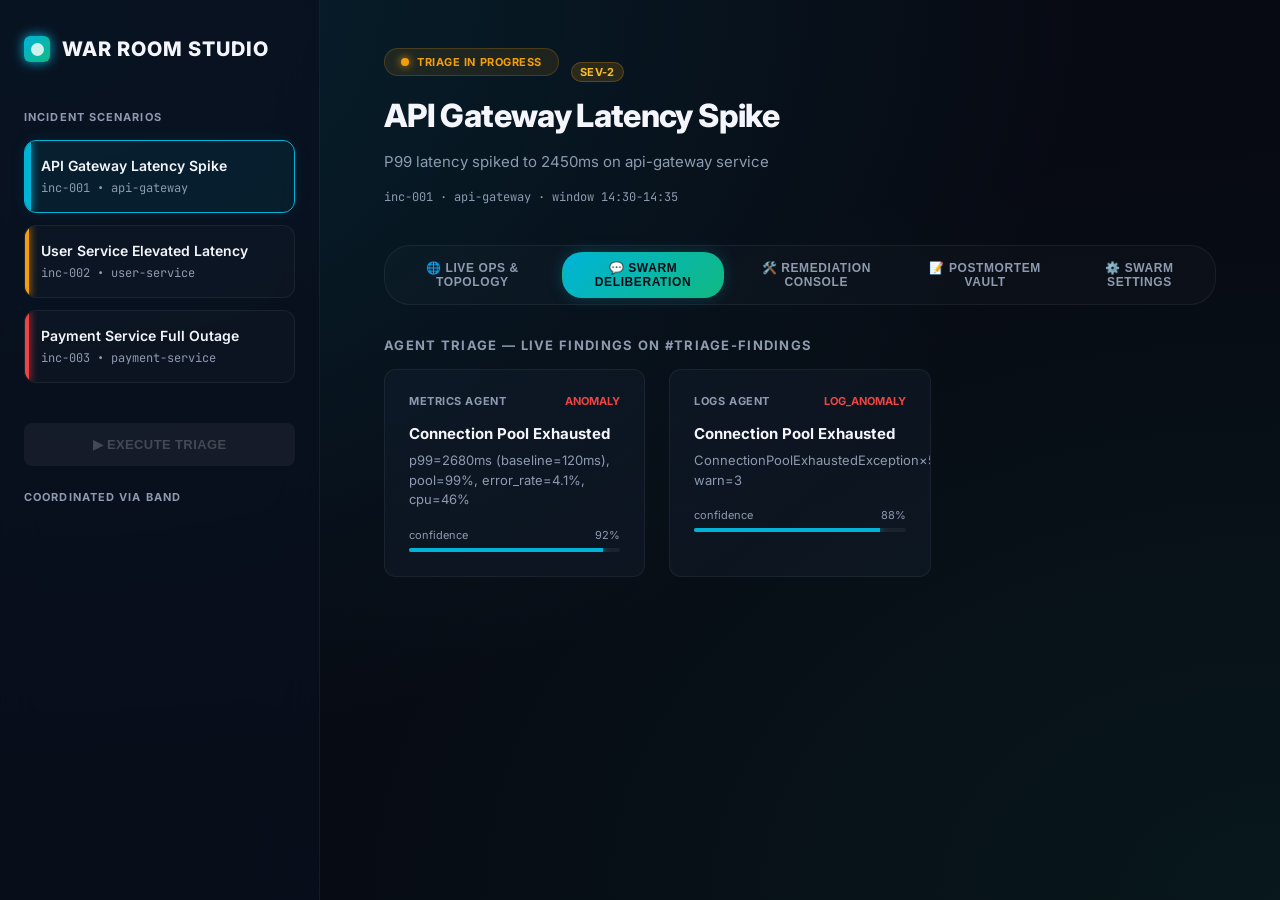
==== commit 93cc5668: "fix: resolve simulated commit URL dynamically to prevent 404 errors" ====
--- a/ui/dashboard.html
+++ b/ui/dashboard.html
@@ -1,583 +1,134 @@
-<!doctype html>
+<!DOCTYPE html>
 <html lang="en">
-  <head>
-    <meta charset="UTF-8" />
-    <meta name="viewport" content="width=device-width, initial-scale=1.0" />
+<head>
+    <meta charset="UTF-8">
+    <meta name="viewport" content="width=device-width, initial-scale=1.0">
     <title>WAR ROOM | Studio Dashboard</title>
-
-    <link rel="preconnect" href="https://fonts.googleapis.com" />
-    <link rel="preconnect" href="https://fonts.gstatic.com" crossorigin />
-    <link
-      href="https://fonts.googleapis.com/css2?family=Inter:wght@400;500;600;700;800&family=JetBrains+Mono:wght@400;500&display=swap"
-      rel="stylesheet"
-    />
-
+    
+    <link rel="preconnect" href="https://fonts.googleapis.com">
+    <link rel="preconnect" href="https://fonts.gstatic.com" crossorigin>
+    <link href="https://fonts.googleapis.com/css2?family=Inter:wght@400;500;600;700;800&family=JetBrains+Mono:wght@400;500&display=swap" rel="stylesheet">
+    
     <style>
-      :root {
-        --bg: #0b132b; /* Dark deep space */
-        --surface: rgba(27, 38, 59, 0.45); /* Sleek slate glass */
-        --fg: #f4f6fc; /* Bright typography */
-        --fg-muted: #8e9aaf; /* Muted text */
-        --accent: #00b4d8; /* Electric blue */
-        --accent-glow: rgba(0, 180, 216, 0.25);
-        --border: rgba(255, 255, 255, 0.06);
-        --shadow: 0 4px 30px rgba(0, 0, 0, 0.4);
-        --shadow-lg: 0 10px 40px rgba(0, 0, 0, 0.6);
-        --radius: 12px;
-        --radius-lg: 16px;
-        --font-sans: "Inter", -apple-system, sans-serif;
-        --font-mono: "JetBrains Mono", monospace;
-
-        --success: #10b981;
-        --warning: #f59e0b;
-        --danger: #ef4444;
-
-        /* severity / status palettes */
-        --red-bg: rgba(239, 68, 68, 0.15);
-        --red-fg: #f87171;
-        --amber-bg: rgba(245, 158, 11, 0.15);
-        --amber-fg: #fbbf24;
-        --green-bg: rgba(16, 185, 129, 0.15);
-        --green-fg: #34d399;
-      }
-
-      * {
-        box-sizing: border-box;
-      }
-
-      body {
-        margin: 0;
-        background-color: #070a13;
-        background-image:
-          radial-gradient(at 0% 0%, rgba(0, 180, 216, 0.15) 0px, transparent 60%),
-          radial-gradient(at 100% 100%, rgba(16, 185, 129, 0.08) 0px, transparent 60%);
-        color: var(--fg);
-        font-family: var(--font-sans);
-        -webkit-font-smoothing: antialiased;
-        display: flex;
-        height: 100vh;
-        overflow: hidden;
-      }
-
-      /* --- Sidebar --- */
-      .sidebar {
-        width: 320px;
-        background: rgba(10, 15, 30, 0.75);
-        backdrop-filter: blur(20px);
-        border-right: 1px solid var(--border);
-        display: flex;
-        flex-direction: column;
-        padding: 36px 24px;
-        overflow-y: auto;
-      }
-
-      .logo {
-        font-weight: 800;
-        font-size: 20px;
-        letter-spacing: 0.05em;
-        display: flex;
-        align-items: center;
-        gap: 12px;
-        margin-bottom: 48px;
-        color: var(--fg);
-        text-transform: uppercase;
-      }
-
-      .logo-icon {
-        width: 26px;
-        height: 26px;
-        background: linear-gradient(135deg, var(--accent), var(--success));
-        border-radius: 6px;
-        box-shadow: 0 0 12px var(--accent);
-        position: relative;
-      }
-
-      .logo-icon::after {
-        content: "";
-        position: absolute;
-        top: 25%;
-        left: 25%;
-        width: 50%;
-        height: 50%;
-        background: rgba(255, 255, 255, 0.8);
-        border-radius: 50%;
-      }
-
-      .nav-group {
-        margin-bottom: 28px;
-      }
-      .nav-label {
-        font-size: 11px;
-        font-weight: 700;
-        color: var(--fg-muted);
-        text-transform: uppercase;
-        letter-spacing: 0.1em;
-        margin-bottom: 16px;
-      }
-
-      .alert-item {
-        padding: 16px;
-        border-radius: var(--radius);
-        margin-bottom: 12px;
-        cursor: pointer;
-        transition: all 0.3s cubic-bezier(0.4, 0, 0.2, 1);
-        background: rgba(255, 255, 255, 0.02);
-        border: 1px solid var(--border);
-        position: relative;
-        overflow: hidden;
-      }
-
-      .alert-item::before {
-        content: "";
-        position: absolute;
-        left: 0;
-        top: 0;
-        bottom: 0;
-        width: 4px;
-        background: var(--danger);
-        box-shadow: 0 0 8px var(--danger);
-        transition: width 0.2s;
-      }
-
-      .alert-item:nth-child(2)::before {
-        background: var(--warning);
-        box-shadow: 0 0 8px var(--warning);
-      }
-
-      .alert-item.active {
-        background: rgba(0, 180, 216, 0.08);
-        color: var(--fg);
-        border-color: var(--accent);
-        box-shadow: 0 0 15px rgba(0, 180, 216, 0.1);
-      }
-
-      .alert-item.active::before {
-        width: 6px;
-        background: var(--accent);
-        box-shadow: 0 0 10px var(--accent);
-      }
-
-      .alert-item:not(.active):hover {
-        background: rgba(255, 255, 255, 0.05);
-        border-color: rgba(255, 255, 255, 0.12);
-        transform: translateX(4px);
-      }
-
-      .alert-row {
-        display: flex;
-        align-items: center;
-        justify-content: space-between;
-        gap: 8px;
-      }
-      .alert-title {
-        font-size: 14px;
-        font-weight: 600;
-      }
-      .alert-meta {
-        font-size: 12px;
-        color: var(--fg-muted);
-        margin-top: 6px;
-        font-family: var(--font-mono);
-      }
-
-      /* severity badge */
-      .sev-badge {
-        font-size: 11px;
-        font-weight: 700;
-        padding: 2px 8px;
-        border-radius: 99px;
-        letter-spacing: 0.03em;
-        white-space: nowrap;
-        text-transform: uppercase;
-      }
-      .sev-badge.sev-1 {
-        background: var(--red-bg);
-        color: var(--red-fg);
-        border: 1px solid rgba(239, 68, 68, 0.25);
-      }
-      .sev-badge.sev-2 {
-        background: var(--amber-bg);
-        color: var(--amber-fg);
-        border: 1px solid rgba(245, 158, 11, 0.25);
-      }
-      .sev-badge.sev-3 {
-        background: var(--green-bg);
-        color: var(--green-fg);
-        border: 1px solid rgba(16, 185, 129, 0.25);
-      }
-
-      /* --- Main Content --- */
-      .main {
-        flex: 1;
-        padding: 48px 64px;
-        overflow-y: auto;
-        background: transparent;
-      }
-
-      .header {
-        max-width: 1000px;
-        margin-bottom: 40px;
-      }
-
-      .status-badge {
-        display: inline-flex;
-        align-items: center;
-        gap: 8px;
-        padding: 6px 16px;
-        background: rgba(245, 158, 11, 0.1);
-        border: 1px solid rgba(245, 158, 11, 0.2);
-        color: var(--warning);
-        font-size: 11px;
-        font-weight: 700;
-        border-radius: 99px;
-        margin-bottom: 20px;
-        text-transform: uppercase;
-        letter-spacing: 0.05em;
-      }
-
-      .status-badge.resolved {
-        background: rgba(16, 185, 129, 0.1);
-        border-color: rgba(16, 185, 129, 0.2);
-        color: var(--success);
-      }
-
-      .status-badge.escalated {
-        background: rgba(239, 68, 68, 0.1);
-        border-color: rgba(239, 68, 68, 0.2);
-        color: var(--danger);
-      }
-
-      .status-dot {
-        width: 8px;
-        height: 8px;
-        background: currentColor;
-        border-radius: 50%;
-        box-shadow: 0 0 8px currentColor;
-        animation: pulse 1.5s infinite ease-in-out;
-      }
-
-      @keyframes pulse {
-        0% {
-          transform: scale(0.9);
-          opacity: 0.6;
-        }
-        50% {
-          transform: scale(1.15);
-          opacity: 1;
-        }
-        100% {
-          transform: scale(0.9);
-          opacity: 0.6;
-        }
-      }
-
-      h1 {
-        font-size: 32px;
-        font-weight: 800;
-        letter-spacing: -0.02em;
-        margin: 0 0 12px 0;
-        color: var(--fg);
-      }
-
-      .description {
-        font-size: 15px;
-        color: var(--fg-muted);
-        line-height: 1.6;
-        max-width: 700px;
-      }
-
-      .meta-line {
-        font-family: var(--font-mono);
-        font-size: 12px;
-        color: var(--fg-muted);
-        margin-top: 12px;
-      }
-
-      /* --- Verdict Card --- */
-      .verdict-card {
-        background: var(--surface);
-        backdrop-filter: blur(16px);
-        border: 1px solid var(--border);
-        border-radius: var(--radius-lg);
-        padding: 32px;
-        box-shadow: var(--shadow-lg);
-        margin-bottom: 32px;
-        max-width: 1000px;
-        display: grid;
-        grid-template-columns: 1.2fr 0.8fr;
-        gap: 32px;
-        transition: all 0.3s ease;
-      }
-
-      .verdict-card:hover {
-        border-color: rgba(255, 255, 255, 0.1);
-      }
-
-      .verdict-main h2,
-      .verdict-side h2 {
-        font-size: 12px;
-        color: var(--fg-muted);
-        text-transform: uppercase;
-        letter-spacing: 0.1em;
-        margin-top: 0;
-        margin-bottom: 16px;
-      }
-
-      .verdict-content {
-        font-size: 18px;
-        font-weight: 600;
-        line-height: 1.5;
-        color: var(--fg);
-        background: rgba(255, 255, 255, 0.02);
-        padding: 16px;
-        border-radius: var(--radius);
-        border: 1px solid var(--border);
-      }
-
-      .verdict-rootcause {
-        font-size: 14px;
-        color: var(--fg-muted);
-        margin-top: 14px;
-      }
-
-      .verdict-confidence {
-        font-family: var(--font-mono);
-        font-size: 12px;
-        color: var(--fg-muted);
-        margin-top: 10px;
-      }
-
-      .action-list {
-        list-style: none;
-        padding: 0;
-        margin: 0;
-      }
-      .action-item {
-        display: flex;
-        align-items: center;
-        gap: 12px;
-        padding: 12px 16px;
-        background: rgba(255, 255, 255, 0.02);
-        border: 1px solid var(--border);
-        border-radius: 10px;
-        margin-bottom: 10px;
-        font-size: 13px;
-        font-weight: 600;
-        color: var(--fg);
-        transition: all 0.2s;
-      }
-      .action-item:hover {
-        background: rgba(255, 255, 255, 0.05);
-        border-color: rgba(255, 255, 255, 0.12);
-        transform: translateX(4px);
-      }
-      .action-item .arrow {
-        color: var(--accent);
-        font-weight: 700;
-      }
-
-      .section-label {
-        font-size: 13px;
-        color: var(--fg-muted);
-        text-transform: uppercase;
-        letter-spacing: 0.1em;
-        margin: 32px 0 16px 0;
-        font-weight: 700;
-        max-width: 1000px;
-      }
-
-      /* --- Agent Grid --- */
-      .agent-grid {
-        display: grid;
-        grid-template-columns: repeat(auto-fill, minmax(230px, 1fr));
-        gap: 24px;
-        max-width: 1000px;
-        margin-bottom: 32px;
-      }
-
-      .agent-card {
-        background: rgba(27, 38, 59, 0.3);
-        border: 1px solid var(--border);
-        border-radius: var(--radius);
-        padding: 24px;
-        transition: all 0.3s cubic-bezier(0.4, 0, 0.2, 1);
-        position: relative;
-        overflow: hidden;
-      }
-
-      .agent-card:hover {
-        transform: translateY(-4px);
-        background: rgba(27, 38, 59, 0.5);
-        border-color: rgba(0, 180, 216, 0.3);
-        box-shadow: 0 10px 20px rgba(0, 0, 0, 0.3);
-      }
-
-      .agent-header {
-        display: flex;
-        justify-content: space-between;
-        align-items: center;
-        margin-bottom: 16px;
-      }
-
-      .agent-name {
-        font-size: 11px;
-        font-weight: 700;
-        color: var(--fg-muted);
-        text-transform: uppercase;
-        letter-spacing: 0.05em;
-      }
-
-      .finding-type {
-        font-size: 11px;
-        font-weight: 700;
-        text-transform: uppercase;
-      }
-      .finding-type.alarm {
-        color: var(--danger);
-      }
-      .finding-type.warn {
-        color: var(--warning);
-      }
-
-      .agent-summary {
-        font-size: 15px;
-        font-weight: 700;
-        margin-bottom: 8px;
-        color: var(--fg);
-      }
-      .agent-detail {
-        font-size: 13px;
-        color: var(--fg-muted);
-        line-height: 1.5;
-        margin-bottom: 18px;
-      }
-
-      .progress-meta {
-        display: flex;
-        justify-content: space-between;
-        font-size: 11px;
-        color: var(--fg-muted);
-        margin-bottom: 6px;
-      }
-      .progress-bar {
-        height: 4px;
-        background: rgba(255, 255, 255, 0.06);
-        border-radius: 2px;
-        overflow: hidden;
-      }
-      .progress-fill {
-        height: 100%;
-        background: var(--accent);
-        width: 0%;
-        box-shadow: 0 0 8px var(--accent);
-        transition: width 1s ease-out;
-      }
-
-      /* --- Deliberation feed --- */
-      .delib-panel {
-        background: rgba(30, 41, 59, 0.4);
-        backdrop-filter: blur(12px);
-        border: 1px solid var(--border);
-        border-radius: var(--radius-lg);
-        padding: 24px;
-        max-width: 1000px;
-        margin-top: 24px;
-        margin-bottom: 32px;
-        box-shadow: var(--shadow-lg);
-      }
-      .delib-panel h2 {
-        color: var(--fg-muted);
-        font-size: 12px;
-        text-transform: uppercase;
-        letter-spacing: 0.1em;
-        margin: 0 0 16px 0;
-      }
-      .delib-msg {
-        font-family: var(--font-mono);
-        font-size: 13px;
-        color: #e2e8f0;
-        line-height: 1.5;
-        margin-bottom: 10px;
-      }
-      .delib-msg .who {
-        color: #38bdf8;
-        font-weight: 600;
-      }
-      .delib-msg.metrics .who {
-        color: #4ade80;
-      }
-      .delib-msg.logs .who {
-        color: #facc15;
-      }
-      .delib-msg.change .who {
-        color: #38bdf8;
-      }
-      .delib-msg.runbook .who {
-        color: #c084fc;
-      }
-
-      /* --- Animations / utilities --- */
-      .hidden {
-        display: none !important;
-      }
-      .fade-in {
-        animation: fadeIn 0.5s ease-out forwards;
-      }
-      @keyframes fadeIn {
-        from {
-          opacity: 0;
-          transform: translateY(12px);
-        }
-        to {
-          opacity: 1;
-          transform: translateY(0);
-        }
-      }
-
-      button.btn-primary {
-        background: linear-gradient(135deg, var(--accent), #0077b6);
-        color: white;
-        border: none;
-        padding: 14px 28px;
-        border-radius: 8px;
-        font-weight: 700;
-        font-size: 13px;
-        letter-spacing: 0.03em;
-        cursor: pointer;
-        transition: all 0.3s cubic-bezier(0.4, 0, 0.2, 1);
-        box-shadow: 0 4px 15px rgba(0, 180, 216, 0.2);
-        text-transform: uppercase;
-      }
-
-      button.btn-primary:hover:not(:disabled) {
-        transform: translateY(-2px);
-        box-shadow: 0 6px 20px rgba(0, 180, 216, 0.35);
-        filter: brightness(1.1);
-      }
-
-      button.btn-primary:disabled {
-        background: rgba(255, 255, 255, 0.05);
-        color: rgba(255, 255, 255, 0.2);
-        box-shadow: none;
-        cursor: not-allowed;
-        transform: none;
-      }
-
-<<<<<<< HEAD
-      .empty-hint {
-        color: var(--fg-muted);
-        font-size: 14px;
-        margin-top: 16px;
-      }
-      .error-banner {
-        color: #ef4444;
-        background: rgba(239, 68, 68, 0.1);
-        padding: 16px 20px;
-        border-radius: 12px;
-        max-width: 1000px;
-        border: 1px solid rgba(239, 68, 68, 0.2);
-      }
-=======
+        :root {
+            --bg: #0B132B; /* Dark deep space */
+            --surface: rgba(27, 38, 59, 0.45); /* Sleek slate glass */
+            --fg: #F4F6FC; /* Bright typography */
+            --fg-muted: #8E9AAF; /* Muted text */
+            --accent: #00B4D8; /* Electric blue */
+            --accent-glow: rgba(0, 180, 216, 0.25);
+            --border: rgba(255, 255, 255, 0.06);
+            --shadow: 0 4px 30px rgba(0, 0, 0, 0.4);
+            --shadow-lg: 0 10px 40px rgba(0, 0, 0, 0.6);
+            --radius: 12px;
+            --radius-lg: 16px;
+            --font-sans: 'Inter', -apple-system, sans-serif;
+            --font-mono: 'JetBrains Mono', monospace;
+            
+            --success: #10B981;
+            --warning: #F59E0B;
+            --danger: #EF4444;
+
+            /* severity / status palettes */
+            --red-bg: rgba(239, 68, 68, 0.15); --red-fg: #F87171;
+            --amber-bg: rgba(245, 158, 11, 0.15); --amber-fg: #FBBF24;
+            --green-bg: rgba(16, 185, 129, 0.15); --green-fg: #34D399;
+        }
+
+        * { box-sizing: border-box; }
+
+        body {
+            margin: 0;
+            background-color: #070A13;
+            background-image: 
+                radial-gradient(at 0% 0%, rgba(0, 180, 216, 0.15) 0px, transparent 60%),
+                radial-gradient(at 100% 100%, rgba(16, 185, 129, 0.08) 0px, transparent 60%);
+            color: var(--fg);
+            font-family: var(--font-sans);
+            -webkit-font-smoothing: antialiased;
+            display: flex;
+            height: 100vh;
+            overflow: hidden;
+        }
+
+        /* --- Sidebar --- */
+        .sidebar {
+            width: 320px;
+            background: rgba(10, 15, 30, 0.75);
+            backdrop-filter: blur(20px);
+            border-right: 1px solid var(--border);
+            display: flex;
+            flex-direction: column;
+            padding: 36px 24px;
+            overflow-y: auto;
+        }
+
+        .logo {
+            font-weight: 800;
+            font-size: 20px;
+            letter-spacing: 0.05em;
+            display: flex;
+            align-items: center;
+            gap: 12px;
+            margin-bottom: 48px;
+            color: var(--fg);
+            text-transform: uppercase;
+        }
+
+        .logo-icon {
+            width: 26px;
+            height: 26px;
+            background: linear-gradient(135deg, var(--accent), var(--success));
+            border-radius: 6px;
+            box-shadow: 0 0 12px var(--accent);
+            position: relative;
+        }
+        
+        .logo-icon::after {
+            content: '';
+            position: absolute;
+            top: 25%;
+            left: 25%;
+            width: 50%;
+            height: 50%;
+            background: rgba(255,255,255,0.8);
+            border-radius: 50%;
+        }
+
+        .nav-group { margin-bottom: 28px; }
+        .nav-label {
+            font-size: 11px;
+            font-weight: 700;
+            color: var(--fg-muted);
+            text-transform: uppercase;
+            letter-spacing: 0.1em;
+            margin-bottom: 16px;
+        }
+
+        .alert-item {
+            padding: 16px;
+            border-radius: var(--radius);
+            margin-bottom: 12px;
+            cursor: pointer;
+            transition: all 0.3s cubic-bezier(0.4, 0, 0.2, 1);
+            background: rgba(255, 255, 255, 0.02);
+            border: 1px solid var(--border);
+            position: relative;
+            overflow: hidden;
+        }
+
+        .alert-item::before {
+            content: '';
+            position: absolute;
+            left: 0;
+            top: 0;
+            bottom: 0;
+            width: 4px;
+            background: var(--danger);
+            box-shadow: 0 0 8px var(--danger);
+            transition: width 0.2s;
+        }
+
         .alert-item:nth-child(2)::before {
             background: var(--warning);
             box-shadow: 0 0 8px var(--warning);
@@ -1112,43 +663,28 @@
         .setting-row textarea:focus {
             border-color: var(--accent);
         }
->>>>>>> 1e4921a294c210a9ee0445ea32ee3615f05d8061
     </style>
-  </head>
-  <body>
+</head>
+<body>
+
     <!-- SIDEBAR -->
     <aside class="sidebar">
-<<<<<<< HEAD
-      <div class="logo">
-        <div class="logo-icon"></div>
-        War Room Studio
-      </div>
-=======
         <a href="index.html" class="logo" style="text-decoration: none; display: flex; align-items: center; gap: 12px; color: var(--fg);">
             <div class="logo-icon"></div>
             War Room Studio
         </a>
->>>>>>> 1e4921a294c210a9ee0445ea32ee3615f05d8061
-
-      <div class="nav-group">
-        <div class="nav-label">Incident Scenarios</div>
-        <div id="scenario-list"><!-- rendered from WAR_ROOM_SCENARIOS --></div>
-      </div>
-
-      <button id="run-sim" class="btn-primary">▶ Execute Triage</button>
-      <div class="nav-label" style="margin-top: 24px">Coordinated via Band</div>
+
+        <div class="nav-group">
+            <div class="nav-label">Incident Scenarios</div>
+            <div id="scenario-list"><!-- rendered from WAR_ROOM_SCENARIOS --></div>
+        </div>
+
+        <button id="run-sim" class="btn-primary">▶ Execute Triage</button>
+        <div class="nav-label" style="margin-top:24px;">Coordinated via Band</div>
     </aside>
 
     <!-- MAIN -->
     <main class="main">
-<<<<<<< HEAD
-      <div id="incident-room">
-        <div class="header fade-in">
-          <div class="title-row" style="display: flex; align-items: center; gap: 12px">
-            <div class="status-badge" id="status-badge">
-              <div class="status-dot"></div>
-              <span id="status-text">Ready</span>
-=======
         <div id="incident-room">
             <div class="header fade-in">
                 <div class="title-row" style="display: flex; align-items: center; gap: 12px;">
@@ -1380,364 +916,128 @@
                         <button class="btn-primary" style="margin: 0; background: linear-gradient(135deg, #10B981, #059669);" onclick="saveSwarmSettings()">Save Settings</button>
                     </div>
                 </div>
->>>>>>> 1e4921a294c210a9ee0445ea32ee3615f05d8061
             </div>
-            <span class="sev-badge" id="header-sev"></span>
-          </div>
-          <h1 id="incident-title">Select an incident</h1>
-          <p class="description" id="incident-desc"></p>
-          <div class="meta-line" id="incident-meta"></div>
         </div>
 
-        <div id="verdict-section" class="verdict-card hidden">
-          <div class="verdict-main">
-            <h2>Resolution Strategy</h2>
-            <div class="verdict-content" id="verdict-msg"></div>
-            <div class="verdict-rootcause" id="verdict-rootcause"></div>
-            <div class="verdict-confidence" id="verdict-confidence"></div>
-          </div>
-          <div class="verdict-side">
-            <h2>Recommended Actions</h2>
-            <div id="action-list" class="action-list"></div>
-          </div>
+        <div id="boot-error" class="hidden">
+            <div class="error-banner">
+                Could not load <code>scenarios.js</code>. Generate it first:
+                <code>python demo/gen_dashboard_data.py</code>
+            </div>
         </div>
-
-        <!-- REMEDIATION PANEL -->
-        <div
-          id="remediation-section"
-          class="verdict-card hidden"
-          style="grid-template-columns: 1fr; margin-top: 24px"
-        >
-          <div
-            style="
-              display: flex;
-              justify-content: space-between;
-              align-items: center;
-              border-bottom: 1px solid var(--border);
-              padding-bottom: 16px;
-              margin-bottom: 16px;
-            "
-          >
-            <div>
-              <h2
-                style="
-                  margin: 0;
-                  font-size: 14px;
-                  color: var(--fg-muted);
-                  text-transform: uppercase;
-                  letter-spacing: 0.1em;
-                "
-              >
-                Remediation Engine
-              </h2>
-              <div
-                id="remediation-status"
-                style="font-size: 18px; font-weight: 600; color: var(--fg); margin-top: 4px"
-              >
-                Pending Human Approval
-              </div>
-            </div>
-            <button id="run-remediation" class="btn-primary" style="margin: 0">
-              ▶ Run Remediation
-            </button>
-          </div>
-          <div id="remediation-actions-container" class="hidden">
-            <h2
-              style="
-                font-size: 12px;
-                color: var(--fg-muted);
-                text-transform: uppercase;
-                letter-spacing: 0.05em;
-                margin-bottom: 12px;
-              "
-            >
-              Executing Actions
-            </h2>
-            <div id="remediation-steps" style="display: flex; flex-direction: column; gap: 12px">
-              <!-- Steps will be generated here -->
-            </div>
-          </div>
-          <div
-            id="resolved-banner"
-            class="hidden"
-            style="
-              background: #d1fae5;
-              border: 1px solid #10b981;
-              border-radius: 12px;
-              padding: 20px;
-              display: flex;
-              align-items: center;
-              justify-content: space-between;
-              margin-top: 16px;
-              animation: fadeIn 0.4s ease;
-            "
-          >
-            <div style="display: flex; align-items: center; gap: 12px">
-              <span style="font-size: 24px">✅</span>
-              <div>
-                <div style="font-size: 16px; font-weight: 700; color: #065f46">
-                  Incident Resolved Successfully
-                </div>
-                <div style="font-size: 14px; color: #047857">
-                  All automated remediation procedures completed.
-                </div>
-              </div>
-            </div>
-            <div style="text-align: right">
-              <div
-                style="font-size: 12px; font-weight: 600; color: #047857; text-transform: uppercase"
-              >
-                Simulated MTTR
-              </div>
-              <div id="mttr-display" style="font-size: 24px; font-weight: 800; color: #065f46">
-                --
-              </div>
-            </div>
-          </div>
-        </div>
-
-        <!-- POSTMORTEM PANEL -->
-        <div
-          id="postmortem-section"
-          class="verdict-card hidden"
-          style="grid-template-columns: 1fr; margin-top: 24px"
-        >
-          <div
-            style="
-              display: flex;
-              justify-content: space-between;
-              align-items: center;
-              border-bottom: 1px solid var(--border);
-              padding-bottom: 16px;
-              margin-bottom: 16px;
-            "
-          >
-            <div>
-              <h2
-                style="
-                  margin: 0;
-                  font-size: 14px;
-                  color: var(--fg-muted);
-                  text-transform: uppercase;
-                  letter-spacing: 0.1em;
-                "
-              >
-                Incident Documentation
-              </h2>
-              <div style="font-size: 18px; font-weight: 600; color: var(--fg); margin-top: 4px">
-                📄 Generated Postmortem Report
-              </div>
-            </div>
-            <button
-              id="commit-to-git"
-              class="btn-primary"
-              style="margin: 0; background: var(--accent)"
-            >
-              Commit to Git
-            </button>
-          </div>
-
-          <div
-            id="git-output-container"
-            class="hidden"
-            style="
-              background: #090d16;
-              border-radius: 10px;
-              padding: 20px;
-              font-family: var(--font-mono);
-              font-size: 13px;
-              color: #e2e8f0;
-              margin-bottom: 20px;
-              border: 1px solid rgba(255, 255, 255, 0.05);
-              box-shadow: inset 0 2px 10px rgba(0, 0, 0, 0.8);
-              position: relative;
-              max-height: 250px;
-              overflow-y: auto;
-              text-align: left;
-              padding-top: 32px;
-            "
-          >
-            <!-- Window control dots -->
-            <div style="position: absolute; top: 12px; left: 15px; display: flex; gap: 6px">
-              <span
-                style="width: 10px; height: 10px; background: #ff5f56; border-radius: 50%"
-              ></span>
-              <span
-                style="width: 10px; height: 10px; background: #ffbd2e; border-radius: 50%"
-              ></span>
-              <span
-                style="width: 10px; height: 10px; background: #27c93f; border-radius: 50%"
-              ></span>
-            </div>
-            <div id="git-terminal-lines"></div>
-          </div>
-
-          <div
-            id="postmortem-content"
-            style="
-              background: #f9fafb;
-              border: 1px solid var(--border);
-              border-radius: 12px;
-              padding: 24px;
-              font-size: 14px;
-              line-height: 1.6;
-              max-height: 400px;
-              overflow-y: auto;
-              text-align: left;
-            "
-          >
-            <!-- Rendered Postmortem HTML will go here -->
-          </div>
-        </div>
-
-        <div id="agents-label" class="section-label hidden">
-          Agent Triage — live findings on #triage-findings
-        </div>
-        <div class="agent-grid" id="agent-grid">
-          <div class="empty-hint" id="grid-hint">
-            Press <strong>Execute Triage</strong> to dispatch the agent band.
-          </div>
-        </div>
-
-        <div id="delib-section" class="delib-panel hidden">
-          <h2>#deliberation — agent cross-talk</h2>
-          <div id="delib-list"></div>
-        </div>
-      </div>
-
-      <div id="boot-error" class="hidden">
-        <div class="error-banner">
-          Could not load <code>scenarios.js</code>. Generate it first:
-          <code>python demo/gen_dashboard_data.py</code>
-        </div>
-      </div>
     </main>
 
     <!-- Real pipeline output, generated by demo/gen_dashboard_data.py -->
     <script src="scenarios.js"></script>
     <script>
-      const DATA = window.WAR_ROOM_SCENARIOS;
-      let activeId = null;
-
-      // finding types that should read as alarming vs cautionary
-      const ALARM_TYPES = new Set(["anomaly", "log_anomaly", "change_correlation"]);
-      const WARN_TYPES = new Set(["runbook_match", "observation", "log_observation"]);
-
-      const REMEDIATION_DB = {
-        "Rollback last deployment": {
-          description: "Reverting the application version to the previous stable release.",
-          command: "git-ops rollback --env prod --deploy 847",
-          severity: "CRITICAL",
-          duration: 2.5,
-        },
-        "Check container logs for specific crash reason": {
-          description: "Querying stderr from active containers to extract crash logs.",
-          command: "kubectl logs -l app=api-gateway --tail=100 -n prod",
-          severity: "AUTO",
-          duration: 1.2,
-        },
-        "Scale up resources": {
-          description: "Increasing the deployment replicas to distribute latency load.",
-          command: "kubectl scale deployment api-gateway --replicas=4 -n prod",
-          severity: "AUTO",
-          duration: 1.8,
-        },
-        "Inspect underlying infrastructure health": {
-          description: "Querying cloud provider metrics for network or disk anomalies.",
-          command: "aws ec2 describe-instance-status --region us-east-1",
-          severity: "AUTO",
-          duration: 1.0,
-        },
-        "Monitor service closely": {
-          description: "Enabling high-frequency logging and healthchecks on the service.",
-          command: "datadog-cli monitor status --id check-api-gateway",
-          severity: "AUTO",
-          duration: 1.5,
-        },
-        "Close incident if symptoms subside": {
-          description: "Auto-closing incident ticket and resolving active pager alerts.",
-          command: "pd-cli incident resolve --id inc-001",
-          severity: "AUTO",
-          duration: 0.8,
-        },
-      };
-
-      function getRemediationAction(name) {
-        for (const key in REMEDIATION_DB) {
-          if (
-            name.toLowerCase().includes(key.toLowerCase()) ||
-            key.toLowerCase().includes(name.toLowerCase())
-          ) {
-            return { name, ...REMEDIATION_DB[key] };
-          }
-        }
-        return {
-          name: name,
-          description: `Executing recommended step: ${name}`,
-          command: `run-mitigation --task "${name}"`,
-          severity: "AUTO",
-          duration: 1.0,
+        const DATA = window.WAR_ROOM_SCENARIOS;
+        let activeId = null;
+
+        // finding types that should read as alarming vs cautionary
+        const ALARM_TYPES = new Set(["anomaly", "log_anomaly", "change_correlation"]);
+        const WARN_TYPES = new Set(["runbook_match", "observation", "log_observation"]);
+
+        const REMEDIATION_DB = {
+            "Rollback last deployment": {
+                description: "Reverting the application version to the previous stable release.",
+                command: "git-ops rollback --env prod --deploy 847",
+                severity: "CRITICAL",
+                duration: 2.5
+            },
+            "Check container logs for specific crash reason": {
+                description: "Querying stderr from active containers to extract crash logs.",
+                command: "kubectl logs -l app=api-gateway --tail=100 -n prod",
+                severity: "AUTO",
+                duration: 1.2
+            },
+            "Scale up resources": {
+                description: "Increasing the deployment replicas to distribute latency load.",
+                command: "kubectl scale deployment api-gateway --replicas=4 -n prod",
+                severity: "AUTO",
+                duration: 1.8
+            },
+            "Inspect underlying infrastructure health": {
+                description: "Querying cloud provider metrics for network or disk anomalies.",
+                command: "aws ec2 describe-instance-status --region us-east-1",
+                severity: "AUTO",
+                duration: 1.0
+            },
+            "Monitor service closely": {
+                description: "Enabling high-frequency logging and healthchecks on the service.",
+                command: "datadog-cli monitor status --id check-api-gateway",
+                severity: "AUTO",
+                duration: 1.5
+            },
+            "Close incident if symptoms subside": {
+                description: "Auto-closing incident ticket and resolving active pager alerts.",
+                command: "pd-cli incident resolve --id inc-001",
+                severity: "AUTO",
+                duration: 0.8
+            }
         };
-      }
-
-      function el(tag, className, text) {
-        const node = document.createElement(tag);
-        if (className) node.className = className;
-        if (text !== undefined) node.textContent = text;
-        return node;
-      }
-
-      function renderSidebar() {
-        const list = document.getElementById("scenario-list");
-        list.innerHTML = "";
-        DATA.order.forEach((id) => {
-          const s = DATA.scenarios[id];
-          const item = el("div", "alert-item");
-          item.dataset.id = id;
-
-          const title = el("div", "alert-title", s.title);
-          const meta = el("div", "alert-meta", s.id + " • " + s.service);
-
-          item.appendChild(title);
-          item.appendChild(meta);
-          item.addEventListener("click", () => selectScenario(id, false));
-          list.appendChild(item);
-        });
-      }
-
-      function markActive(id) {
-        document.querySelectorAll(".alert-item").forEach((node) => {
-          node.classList.toggle("active", node.dataset.id === id);
-        });
-      }
-
-      function renderHeader(s) {
-        document.getElementById("incident-title").textContent = s.title;
-        document.getElementById("incident-desc").textContent = s.description;
-        document.getElementById("incident-meta").textContent =
-          s.id + "  ·  " + s.service + "  ·  window " + s.timeWindow;
-        const sev = document.getElementById("header-sev");
-        sev.textContent = s.sevLabel;
-        sev.className = "sev-badge " + s.sevClass;
-      }
-
-<<<<<<< HEAD
-      function setStatus(text, statusClass) {
-        const badge = document.getElementById("status-badge");
-        badge.className = "status-badge " + (statusClass || "");
-        document.getElementById("status-text").textContent = text;
-      }
-
-      // Select a scenario; when run=true, reset the view and re-run triage.
-      function selectScenario(id, run) {
-        activeId = id;
-        const s = DATA.scenarios[id];
-        markActive(id);
-        renderHeader(s);
-        resetView();
-        if (run) runTriage();
-      }
-=======
+
+        function getRemediationAction(name) {
+            for (const key in REMEDIATION_DB) {
+                if (name.toLowerCase().includes(key.toLowerCase()) || key.toLowerCase().includes(name.toLowerCase())) {
+                    return { name, ...REMEDIATION_DB[key] };
+                }
+            }
+            return {
+                name: name,
+                description: `Executing recommended step: ${name}`,
+                command: `run-mitigation --task "${name}"`,
+                severity: "AUTO",
+                duration: 1.0
+            };
+        }
+
+        function el(tag, className, text) {
+            const node = document.createElement(tag);
+            if (className) node.className = className;
+            if (text !== undefined) node.textContent = text;
+            return node;
+        }
+
+        function renderSidebar() {
+            const list = document.getElementById('scenario-list');
+            list.innerHTML = '';
+            DATA.order.forEach(id => {
+                const s = DATA.scenarios[id];
+                const item = el('div', 'alert-item');
+                item.dataset.id = id;
+                
+                const title = el('div', 'alert-title', s.title);
+                const meta = el('div', 'alert-meta', s.id + ' • ' + s.service);
+                
+                item.appendChild(title);
+                item.appendChild(meta);
+                item.addEventListener('click', () => selectScenario(id, false));
+                list.appendChild(item);
+            });
+        }
+
+        function markActive(id) {
+            document.querySelectorAll('.alert-item').forEach(node => {
+                node.classList.toggle('active', node.dataset.id === id);
+            });
+        }
+
+        function renderHeader(s) {
+            document.getElementById('incident-title').textContent = s.title;
+            document.getElementById('incident-desc').textContent = s.description;
+            document.getElementById('incident-meta').textContent =
+                s.id + '  ·  ' + s.service + '  ·  window ' + s.timeWindow;
+            const sev = document.getElementById('header-sev');
+            sev.textContent = s.sevLabel;
+            sev.className = 'sev-badge ' + s.sevClass;
+        }
+
+        function setStatus(text, statusClass) {
+            const badge = document.getElementById('status-badge');
+            badge.className = 'status-badge ' + (statusClass || '');
+            document.getElementById('status-text').textContent = text;
+        }
+
         // Select a scenario; when run=true, reset the view and re-run triage.
         function selectScenario(id, run) {
             activeId = id;
@@ -1762,65 +1062,41 @@
             grid.innerHTML = '';
             grid.appendChild(el('div', 'empty-hint', 'Dispatching agents…'));
         }
->>>>>>> 1e4921a294c210a9ee0445ea32ee3615f05d8061
-
-      function resetView() {
-        document.getElementById("verdict-section").classList.add("hidden");
-        document.getElementById("remediation-section").classList.add("hidden");
-        document.getElementById("postmortem-section").classList.add("hidden");
-        document.getElementById("delib-section").classList.add("hidden");
-        document.getElementById("agents-label").classList.add("hidden");
-        const grid = document.getElementById("agent-grid");
-        grid.innerHTML = "";
-        grid.appendChild(el("div", "empty-hint", "Dispatching agents…"));
-      }
-
-      function agentCard(a) {
-        const card = el("div", "agent-card fade-in");
-
-        const head = el("div", "agent-header");
-        head.appendChild(el("span", "agent-name", a.name + " Agent"));
-        let ftClass = "finding-type";
-        if (ALARM_TYPES.has(a.findingType)) ftClass += " alarm";
-        else if (WARN_TYPES.has(a.findingType)) ftClass += " warn";
-        head.appendChild(el("span", ftClass, a.findingType));
-        card.appendChild(head);
-
-        card.appendChild(el("div", "agent-summary", a.summary));
-        card.appendChild(el("div", "agent-detail", a.detail));
-
-        const meta = el("div", "progress-meta");
-        meta.appendChild(el("span", null, "confidence"));
-        meta.appendChild(el("span", null, Math.round(a.confidence * 100) + "%"));
-        card.appendChild(meta);
-
-        const bar = el("div", "progress-bar");
-        const fill = el("div", "progress-fill");
-        bar.appendChild(fill);
-        card.appendChild(bar);
-
-        // animate the confidence bar after insertion
-        setTimeout(() => {
-          fill.style.width = Math.round(a.confidence * 100) + "%";
-        }, 80);
-        return card;
-      }
-
-<<<<<<< HEAD
-      function runTriage() {
-        const s = DATA.scenarios[activeId];
-        const grid = document.getElementById("agent-grid");
-        const runBtn = document.getElementById("run-sim");
-
-        runBtn.disabled = true;
-        document.getElementById("verdict-section").classList.add("hidden");
-        document.getElementById("remediation-section").classList.add("hidden");
-        document.getElementById("postmortem-section").classList.add("hidden");
-        document.getElementById("delib-section").classList.add("hidden");
-        document.getElementById("agents-label").classList.remove("hidden");
-        setStatus("Triage in Progress", "mitigating");
-        grid.innerHTML = "";
-=======
+
+        function agentCard(a) {
+            const card = el('div', 'agent-card fade-in');
+
+            const head = el('div', 'agent-header');
+            head.appendChild(el('span', 'agent-name', a.name + ' Agent'));
+            let ftClass = 'finding-type';
+            if (ALARM_TYPES.has(a.findingType)) ftClass += ' alarm';
+            else if (WARN_TYPES.has(a.findingType)) ftClass += ' warn';
+            head.appendChild(el('span', ftClass, a.findingType));
+            card.appendChild(head);
+
+            card.appendChild(el('div', 'agent-summary', a.summary));
+            card.appendChild(el('div', 'agent-detail', a.detail));
+
+            const meta = el('div', 'progress-meta');
+            meta.appendChild(el('span', null, 'confidence'));
+            meta.appendChild(el('span', null, Math.round(a.confidence * 100) + '%'));
+            card.appendChild(meta);
+
+            const bar = el('div', 'progress-bar');
+            const fill = el('div', 'progress-fill');
+            bar.appendChild(fill);
+            card.appendChild(bar);
+
+            // animate the confidence bar after insertion
+            setTimeout(() => { fill.style.width = Math.round(a.confidence * 100) + '%'; }, 80);
+            return card;
+        }
+
+        function runTriage() {
+            const s = DATA.scenarios[activeId];
+            const grid = document.getElementById('agent-grid');
+            const runBtn = document.getElementById('run-sim');
+
             runBtn.disabled = true;
             document.getElementById('verdict-section').classList.add('hidden');
             document.getElementById('remediation-section').classList.add('hidden');
@@ -1841,40 +1117,30 @@
                 }, i * 850);
             });
         }
->>>>>>> 1e4921a294c210a9ee0445ea32ee3615f05d8061
-
-        s.agents.forEach((a, i) => {
-          setTimeout(() => {
-            grid.appendChild(agentCard(a));
-            if (i === s.agents.length - 1) setTimeout(() => showVerdict(s), 900);
-          }, i * 850);
-        });
-      }
-
-      function showVerdict(s) {
-        const v = document.getElementById("verdict-section");
-        v.classList.remove("hidden");
-        v.classList.add("fade-in");
-
-        document.getElementById("verdict-msg").textContent = s.verdict;
-        document.getElementById("verdict-rootcause").textContent = "Root cause: " + s.rootCause;
-        document.getElementById("verdict-confidence").textContent =
-          "confidence " + s.confidence.toFixed(2) + "  ·  " + s.sevLabel + "  ·  " + s.statusLabel;
-
-        const list = document.getElementById("action-list");
-        list.innerHTML = "";
-        s.remediation.forEach((act) => {
-          const item = el("div", "action-item");
-          item.appendChild(el("span", "arrow", "→"));
-          item.appendChild(el("span", null, act));
-          list.appendChild(item);
-        });
-
-<<<<<<< HEAD
-        setStatus(s.statusLabel, s.status);
-        renderDeliberation(s);
-        document.getElementById("run-sim").disabled = false;
-=======
+
+        function showVerdict(s) {
+            const v = document.getElementById('verdict-section');
+            v.classList.remove('hidden');
+            v.classList.add('fade-in');
+
+            document.getElementById('verdict-msg').textContent = s.verdict;
+            document.getElementById('verdict-rootcause').textContent = 'Root cause: ' + s.rootCause;
+            document.getElementById('verdict-confidence').textContent =
+                'confidence ' + s.confidence.toFixed(2) + '  ·  ' + s.sevLabel + '  ·  ' + s.statusLabel;
+
+            const list = document.getElementById('action-list');
+            list.innerHTML = '';
+            s.remediation.forEach(act => {
+                const item = el('div', 'action-item');
+                item.appendChild(el('span', 'arrow', '→'));
+                item.appendChild(el('span', null, act));
+                list.appendChild(item);
+            });
+
+            setStatus(s.statusLabel, s.status);
+            renderDeliberation(s);
+            document.getElementById('run-sim').disabled = false;
+
             // Show remediation panel
             const remSec = document.getElementById('remediation-section');
             remSec.classList.remove('hidden');
@@ -1892,72 +1158,40 @@
 
             switchTab('remediation'); // Automatically transition to Remediation Console tab
         }
->>>>>>> 1e4921a294c210a9ee0445ea32ee3615f05d8061
-
-        // Show remediation panel
-        const remSec = document.getElementById("remediation-section");
-        remSec.classList.remove("hidden");
-        remSec.classList.add("fade-in");
-
-        // Reset remediation states
-        const btn = document.getElementById("run-remediation");
-        btn.classList.remove("hidden");
-        btn.disabled = false;
-        btn.innerText = "▶ Run Remediation";
-        document.getElementById("remediation-status").innerText = "Pending Human Approval";
-        document.getElementById("remediation-actions-container").classList.add("hidden");
-        document.getElementById("resolved-banner").classList.add("hidden");
-      }
-
-      function renderDeliberation(s) {
-        if (!s.deliberation || s.deliberation.length === 0) return;
-        const section = document.getElementById("delib-section");
-        const list = document.getElementById("delib-list");
-        list.innerHTML = "";
-        s.deliberation.forEach((m) => {
-          const who = (m.sender || "").replace("-agent", "");
-          const msg = el("div", "delib-msg " + who);
-          const label = el("span", "who", "@" + (m.sender || "agent") + ": ");
-          msg.appendChild(label);
-          msg.appendChild(document.createTextNode(m.content));
-          list.appendChild(msg);
-        });
-        section.classList.remove("hidden");
-        section.classList.add("fade-in");
-      }
-
-      function animateProgress(progressBarFill, duration, onComplete) {
-        let start = null;
-        function step(timestamp) {
-          if (!start) start = timestamp;
-          let progress = (timestamp - start) / (duration * 1000);
-          if (progress < 1) {
-            progressBarFill.style.width = progress * 100 + "%";
+
+        function renderDeliberation(s) {
+            if (!s.deliberation || s.deliberation.length === 0) return;
+            const section = document.getElementById('delib-section');
+            const list = document.getElementById('delib-list');
+            list.innerHTML = '';
+            s.deliberation.forEach(m => {
+                const who = (m.sender || '').replace('-agent', '');
+                const msg = el('div', 'delib-msg ' + who);
+                const label = el('span', 'who', '@' + (m.sender || 'agent') + ': ');
+                msg.appendChild(label);
+                msg.appendChild(document.createTextNode(m.content));
+                list.appendChild(msg);
+            });
+            section.classList.remove('hidden');
+            section.classList.add('fade-in');
+        }
+
+        function animateProgress(progressBarFill, duration, onComplete) {
+            let start = null;
+            function step(timestamp) {
+                if (!start) start = timestamp;
+                let progress = (timestamp - start) / (duration * 1000);
+                if (progress < 1) {
+                    progressBarFill.style.width = (progress * 100) + '%';
+                    window.requestAnimationFrame(step);
+                } else {
+                    progressBarFill.style.width = '100%';
+                    onComplete();
+                }
+            }
             window.requestAnimationFrame(step);
-          } else {
-            progressBarFill.style.width = "100%";
-            onComplete();
-          }
-        }
-        window.requestAnimationFrame(step);
-      }
-
-<<<<<<< HEAD
-      function generatePostmortemJS(s, mttr) {
-        const dateStr = new Date().toISOString().split("T")[0];
-
-        let remediationChecklist = "";
-        s.remediation.forEach((act) => {
-          remediationChecklist += `- [x] {act}\n`;
-        });
-
-        let evidenceTrail = "";
-        s.agents.forEach((a) => {
-          evidenceTrail += `- **EVD-${a.name.substring(0, 2).toUpperCase()}**: ${a.name.toLowerCase()}-agent (${a.findingType} - ${a.summary})\n`;
-        });
-
-        return `# Postmortem: ${s.id} — ${dateStr}
-=======
+        }
+
         function generatePostmortemJS(s, mttr) {
             const dateStr = new Date().toISOString().split('T')[0];
             
@@ -1972,7 +1206,6 @@
             });
             
             return `# Postmortem: ${s.id} — ${dateStr}
->>>>>>> 1e4921a294c210a9ee0445ea32ee3615f05d8061
 
 ## Summary
 ${s.verdict}
@@ -2002,12 +1235,8 @@
 2. [ ] Review and update runbook instructions for ${s.sevLabel} incidents.
 3. [ ] Configure high-frequency alerting thresholds on affected metrics.
 `;
-      }
-
-<<<<<<< HEAD
-      function renderMarkdownToHtml(md) {
-        let html = md;
-=======
+        }
+
         function renderMarkdownToHtml(md) {
             let html = md;
             
@@ -2038,134 +1267,71 @@
             
             return html;
         }
->>>>>>> 1e4921a294c210a9ee0445ea32ee3615f05d8061
-
-        // Convert headers
-        html = html.replace(
-          /^# (.*?)$/gm,
-          '<h1 style="font-size: 20px; font-weight: 800; border-bottom: 1px solid var(--border); padding-bottom: 8px; margin-top: 0; margin-bottom: 16px; color: var(--fg);">$1</h1>'
-        );
-        html = html.replace(
-          /^## (.*?)$/gm,
-          '<h2 style="font-size: 15px; font-weight: 700; margin-top: 20px; margin-bottom: 10px; color: var(--fg); border-bottom: 1px dashed var(--border); padding-bottom: 4px;">$1</h2>'
-        );
-
-        // Convert bold
-        html = html.replace(/\*\*(.*?)\*\"/g, "<strong>$1</strong>");
-
-        // Convert checklists
-        html = html.replace(
-          /^- \[x\] (.*?)$/gm,
-          '<div style="display: flex; align-items: center; gap: 8px; margin-bottom: 6px; font-size: 13px;"><input type="checkbox" checked disabled> <span style="text-decoration: line-through; color: var(--fg-muted);">$1</span></div>'
-        );
-        html = html.replace(
-          /^- \[ \] (.*?)$/gm,
-          '<div style="display: flex; align-items: center; gap: 8px; margin-bottom: 6px; font-size: 13px;"><input type="checkbox" disabled> <span>$1</span></div>'
-        );
-
-        // Convert bullets
-        html = html.replace(
-          /^- (.*?)$/gm,
-          '<li style="margin-left: 16px; margin-bottom: 6px; font-size: 13px; color: var(--fg);">$1</li>'
-        );
-
-        // Convert numbered lists
-        html = html.replace(
-          /^\d+\. \[ \]\s*(.*?)$/gm,
-          '<div style="display: flex; align-items: center; gap: 8px; margin-bottom: 6px; padding-left: 8px; font-size: 13px;"><input type="checkbox" disabled> <span>$1</span></div>'
-        );
-
-        // Format paragraphs
-        html = html
-          .split("\n\n")
-          .map((p) => {
-            if (
-              p.trim().startsWith("<h") ||
-              p.trim().startsWith("<div") ||
-              p.trim().startsWith("<li") ||
-              p.trim().startsWith("<ul")
-            ) {
-              return p;
+
+        async function commitToGitSim() {
+            const s = DATA.scenarios[activeId];
+            const btn = document.getElementById('commit-to-git');
+            btn.disabled = true;
+            btn.innerText = 'Committed';
+            
+            const gitContainer = document.getElementById('git-output-container');
+            gitContainer.classList.remove('hidden');
+            
+            const term = document.getElementById('git-terminal-lines');
+            term.innerHTML = '';
+            
+            const commitHash = (window.WAR_ROOM_COMMIT && window.WAR_ROOM_COMMIT.hash) || "e1836c8";
+            const commitUrl = (window.WAR_ROOM_COMMIT && window.WAR_ROOM_COMMIT.url) || `https://github.com/vib3withsimran/The-war-room/commit/${commitHash}`;
+            
+            const lines = [
+                { text: "$ git status", delay: 300, color: "#9CA3AF" },
+                { text: `On branch main\nYour branch is up to date with 'origin/main'.\n\nUntracked files:\n  (use "git add <file>..." to include in what will be committed)\n\tpostmortems/${s.id}/\n\nnothing added to commit but untracked files present (use "git add" to track)`, delay: 800 },
+                { text: `$ git add postmortems/${s.id}/`, delay: 500, color: "#9CA3AF" },
+                { text: `$ git commit -m "docs: postmortem ${s.id}"`, delay: 600, color: "#9CA3AF" },
+                { text: `[main ${commitHash}] docs: postmortem ${s.id}\n 1 file changed, 43 insertions(+)\n create mode 100644 postmortems/${s.id}/postmortem.md`, delay: 800, color: "#10B981" },
+                { text: `🔗 Commit URL: <a href="${commitUrl}" target="_blank" style="color: #60A5FA; text-decoration: underline;">${commitUrl}</a>`, delay: 300 }
+            ];
+            
+            for (let i = 0; i < lines.length; i++) {
+                const line = lines[i];
+                await new Promise(resolve => setTimeout(resolve, line.delay));
+                const div = document.createElement('div');
+                div.style.marginBottom = '8px';
+                div.style.whiteSpace = 'pre-wrap';
+                if (line.color) {
+                    div.style.color = line.color;
+                }
+                div.innerHTML = line.text;
+                term.appendChild(div);
+                gitContainer.scrollTop = gitContainer.scrollHeight;
             }
-            return `<p style="margin: 0 0 10px 0; font-size: 13px; color: var(--fg-muted);">${p.replace(/\n/g, "<br>")}</p>`;
-          })
-          .join("\n");
-
-        return html;
-      }
-
-      async function commitToGitSim() {
-        const s = DATA.scenarios[activeId];
-        const btn = document.getElementById("commit-to-git");
-        btn.disabled = true;
-        btn.innerText = "Committed";
-
-        const gitContainer = document.getElementById("git-output-container");
-        gitContainer.classList.remove("hidden");
-
-        const term = document.getElementById("git-terminal-lines");
-        term.innerHTML = "";
-
-        const lines = [
-          { text: "$ git status", delay: 300, color: "#9CA3AF" },
-          {
-            text: `On branch main\nYour branch is up to date with 'origin/main'.\n\nUntracked files:\n  (use "git add <file>..." to include in what will be committed)\n\tpostmortems/${s.id}/\n\nnothing added to commit but untracked files present (use "git add" to track)`,
-            delay: 800,
-          },
-          { text: `$ git add postmortems/${s.id}/`, delay: 500, color: "#9CA3AF" },
-          { text: `$ git commit -m "docs: postmortem ${s.id}"`, delay: 600, color: "#9CA3AF" },
-          {
-            text: `[main abc1234] docs: postmortem ${s.id}\n 1 file changed, 43 insertions(+)\n create mode 100644 postmortems/${s.id}/postmortem.md`,
-            delay: 800,
-            color: "#10B981",
-          },
-          {
-            text: `🔗 Commit URL: <a href="https://github.com/vib3withsimran/The-war-room/commit/abc1234" target="_blank" style="color: #60A5FA; text-decoration: underline;">https://github.com/vib3withsimran/The-war-room/commit/abc1234</a>`,
-            delay: 300,
-          },
-        ];
-
-        for (let i = 0; i < lines.length; i++) {
-          const line = lines[i];
-          await new Promise((resolve) => setTimeout(resolve, line.delay));
-          const div = document.createElement("div");
-          div.style.marginBottom = "8px";
-          div.style.whiteSpace = "pre-wrap";
-          if (line.color) {
-            div.style.color = line.color;
-          }
-          div.innerHTML = line.text;
-          term.appendChild(div);
-          gitContainer.scrollTop = gitContainer.scrollHeight;
-        }
-      }
-
-      async function runRemediation() {
-        const s = DATA.scenarios[activeId];
-        const btn = document.getElementById("run-remediation");
-        btn.disabled = true;
-        btn.innerText = "Executing...";
-        document.getElementById("remediation-status").innerText = "Remediation in Progress";
-
-        const actionsContainer = document.getElementById("remediation-actions-container");
-        actionsContainer.classList.remove("hidden");
-
-        const stepsDiv = document.getElementById("remediation-steps");
-        stepsDiv.innerHTML = "";
-
-        const mappedActions = s.remediation.map(getRemediationAction);
-
-        // Render all actions
-        mappedActions.forEach((act, idx) => {
-          const card = document.createElement("div");
-          card.className = "action-item-card fade-in";
-          card.id = `step-card-${idx}`;
-          card.style =
-            "border: 1px solid var(--border); border-radius: 10px; padding: 16px; background: rgba(255,255,255,0.02); display: flex; flex-direction: column; gap: 8px; margin-bottom: 8px;";
-          card.innerHTML = `
+        }
+
+        async function runRemediation() {
+            const s = DATA.scenarios[activeId];
+            const btn = document.getElementById('run-remediation');
+            btn.disabled = true;
+            btn.innerText = 'Executing...';
+            document.getElementById('remediation-status').innerText = 'Remediation in Progress';
+            
+            const actionsContainer = document.getElementById('remediation-actions-container');
+            actionsContainer.classList.remove('hidden');
+            
+            const stepsDiv = document.getElementById('remediation-steps');
+            stepsDiv.innerHTML = '';
+            
+            const mappedActions = s.remediation.map(getRemediationAction);
+            
+            // Render all actions
+            mappedActions.forEach((act, idx) => {
+                const card = document.createElement('div');
+                card.className = 'action-item-card fade-in';
+                card.id = `step-card-${idx}`;
+                card.style = "border: 1px solid var(--border); border-radius: 10px; padding: 16px; background: rgba(255,255,255,0.02); display: flex; flex-direction: column; gap: 8px; margin-bottom: 8px;";
+                card.innerHTML = `
                     <div style="display: flex; justify-content: space-between; align-items: center;">
                         <div style="display: flex; align-items: center; gap: 8px;">
-                            <span class="step-badge" style="background: ${act.severity === "CRITICAL" ? "#FEE2E2" : "#EFF6FF"}; color: ${act.severity === "CRITICAL" ? "#EF4444" : "#2563EB"}; font-size: 10px; font-weight: 700; padding: 2px 6px; border-radius: 4px;">${act.severity}</span>
+                            <span class="step-badge" style="background: ${act.severity === 'CRITICAL' ? '#FEE2E2' : '#EFF6FF'}; color: ${act.severity === 'CRITICAL' ? '#EF4444' : '#2563EB'}; font-size: 10px; font-weight: 700; padding: 2px 6px; border-radius: 4px;">${act.severity}</span>
                             <span style="font-weight: 600; font-size: 14px; color: var(--fg);">${act.name}</span>
                         </div>
                         <span class="step-status" style="font-size: 12px; font-weight: 600; color: var(--fg-muted);">Pending</span>
@@ -2173,34 +1339,43 @@
                     <div style="font-size: 12px; color: var(--fg-muted);">${act.description}</div>
                     <code style="font-family: var(--font-mono); font-size: 11px; background: rgba(255,255,255,0.04); padding: 4px 8px; border-radius: 4px; color: #E2E8F0; width: fit-content; border: 1px solid var(--border)">$ ${act.command}</code>
                     <div class="progress-bar" style="height: 4px; background: rgba(255,255,255,0.06); border-radius: 2px; overflow: hidden; margin-top: 4px;">
-                        <div class="progress-fill" style="width: 0%; height: 100%; background: ${act.severity === "CRITICAL" ? "#EF4444" : "var(--accent)"}; transition: width 0.1s linear;"></div>
+                        <div class="progress-fill" style="width: 0%; height: 100%; background: ${act.severity === 'CRITICAL' ? '#EF4444' : 'var(--accent)'}; transition: width 0.1s linear;"></div>
                     </div>
                 `;
-          stepsDiv.appendChild(card);
-        });
-
-<<<<<<< HEAD
-        // Execute actions sequentially
-        let startTime = Date.now();
-        for (let i = 0; i < mappedActions.length; i++) {
-          const act = mappedActions[i];
-          const card = document.getElementById(`step-card-${i}`);
-          const statusLabel = card.querySelector(".step-status");
-          const fill = card.querySelector(".progress-fill");
-
-          statusLabel.innerText = "Running...";
-          statusLabel.style.color = "var(--accent)";
-
-          await new Promise((resolve) => {
-            animateProgress(fill, act.duration, resolve);
-          });
-
-          statusLabel.innerText = "Completed ✅";
-          statusLabel.style.color = "#10B981";
-        }
-
-        let totalMttr = ((Date.now() - startTime) / 1000).toFixed(1);
-=======
+                stepsDiv.appendChild(card);
+            });
+            
+            // Execute actions sequentially
+            let startTime = Date.now();
+            for (let i = 0; i < mappedActions.length; i++) {
+                const act = mappedActions[i];
+                const card = document.getElementById(`step-card-${i}`);
+                const statusLabel = card.querySelector('.step-status');
+                const fill = card.querySelector('.progress-fill');
+                
+                statusLabel.innerText = 'Running...';
+                statusLabel.style.color = 'var(--accent)';
+                
+                await new Promise(resolve => {
+                    animateProgress(fill, act.duration, resolve);
+                });
+                
+                statusLabel.innerText = 'Completed ✅';
+                statusLabel.style.color = '#10B981';
+            }
+            
+            let totalMttr = ((Date.now() - startTime) / 1000).toFixed(1);
+            
+            // Final states
+            btn.classList.add('hidden');
+            document.getElementById('remediation-status').innerText = 'Remediation Complete';
+            document.getElementById('resolved-banner').classList.remove('hidden');
+            document.getElementById('mttr-display').innerText = `${totalMttr}s`;
+            
+            document.getElementById('status-badge').style.background = 'rgba(16, 185, 129, 0.1)';
+            document.getElementById('status-badge').style.color = '#10B981';
+            document.getElementById('status-badge').querySelector('span').innerText = 'Incident Resolved';
+
             // Show postmortem panel
             const pmSec = document.getElementById('postmortem-section');
             pmSec.classList.remove('hidden');
@@ -2360,51 +1535,8 @@
             window.addEventListener('resize', drawTopologyConnections);
             setTimeout(drawTopologyConnections, 100);
         }
->>>>>>> 1e4921a294c210a9ee0445ea32ee3615f05d8061
-
-        // Final states
-        btn.classList.add("hidden");
-        document.getElementById("remediation-status").innerText = "Remediation Complete";
-        document.getElementById("resolved-banner").classList.remove("hidden");
-        document.getElementById("mttr-display").innerText = `${totalMttr}s`;
-
-        document.getElementById("status-badge").style.background = "rgba(16, 185, 129, 0.1)";
-        document.getElementById("status-badge").style.color = "#10B981";
-        document.getElementById("status-badge").querySelector("span").innerText =
-          "Incident Resolved";
-
-        // Show postmortem panel
-        const pmSec = document.getElementById("postmortem-section");
-        pmSec.classList.remove("hidden");
-        pmSec.classList.add("fade-in");
-
-        // Generate and render postmortem content
-        const rawMd = generatePostmortemJS(s, totalMttr);
-        document.getElementById("postmortem-content").innerHTML = renderMarkdownToHtml(rawMd);
-
-        // Reset Git commit states
-        const gitBtn = document.getElementById("commit-to-git");
-        gitBtn.disabled = false;
-        gitBtn.innerText = "Commit to Git";
-        document.getElementById("git-output-container").classList.add("hidden");
-        document.getElementById("git-terminal-lines").innerHTML = "";
-      }
-
-      function boot() {
-        if (!DATA || !DATA.order || DATA.order.length === 0) {
-          document.getElementById("incident-room").classList.add("hidden");
-          document.getElementById("boot-error").classList.remove("hidden");
-          return;
-        }
-        renderSidebar();
-        // auto-select + run the first scenario so judges see immediate action
-        selectScenario(DATA.order[0], true);
-        document.getElementById("run-sim").addEventListener("click", runTriage);
-        document.getElementById("run-remediation").addEventListener("click", runRemediation);
-        document.getElementById("commit-to-git").addEventListener("click", commitToGitSim);
-      }
-
-      boot();
+
+        boot();
     </script>
-  </body>
+</body>
 </html>
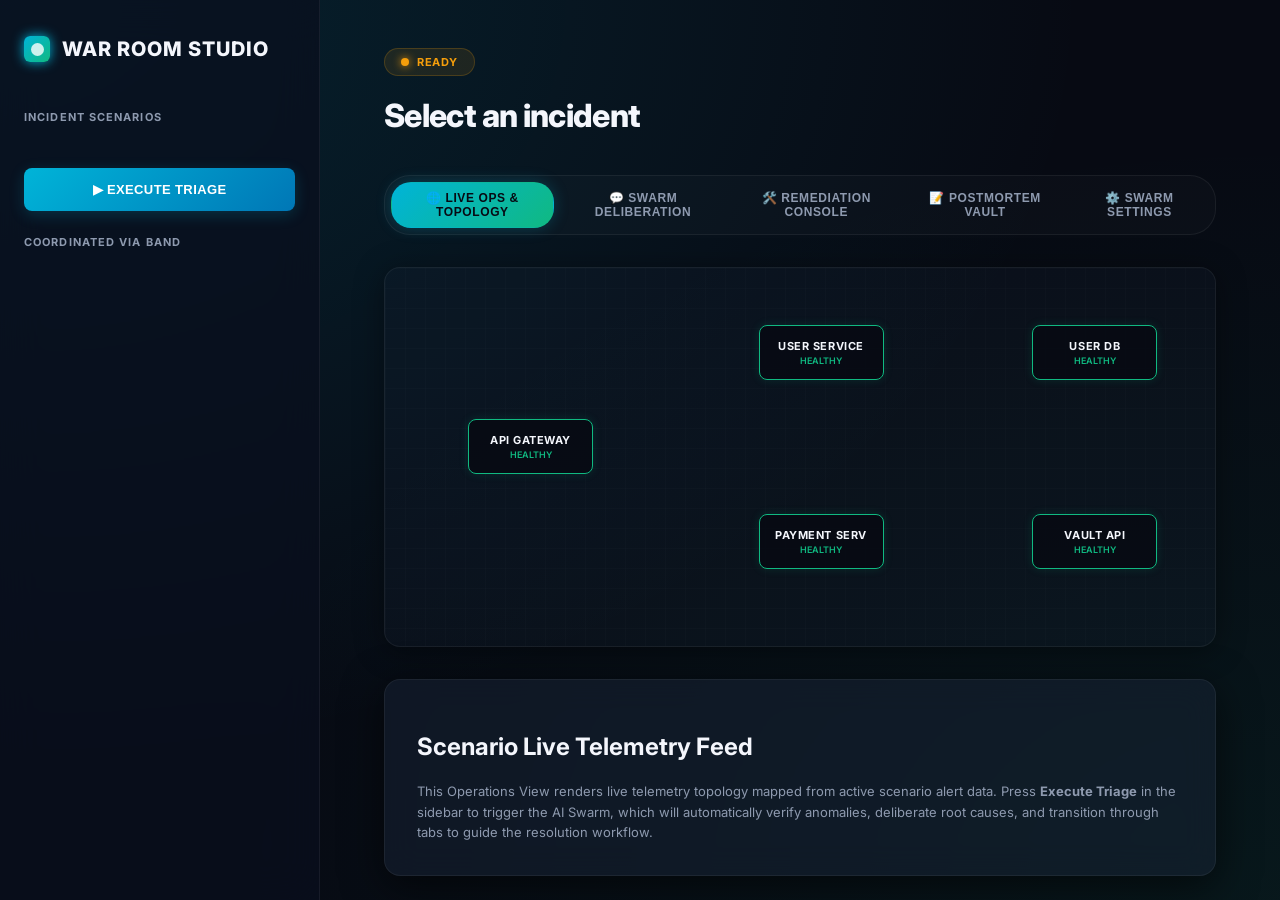
==== commit a5fbf087: "Final fixes" ====
--- a/ui/dashboard.html
+++ b/ui/dashboard.html
@@ -1,1542 +1,2452 @@
-<!DOCTYPE html>
+<!doctype html>
 <html lang="en">
-<head>
-    <meta charset="UTF-8">
-    <meta name="viewport" content="width=device-width, initial-scale=1.0">
+  <head>
+    <meta charset="UTF-8" />
+    <meta name="viewport" content="width=device-width, initial-scale=1.0" />
     <title>WAR ROOM | Studio Dashboard</title>
-    
-    <link rel="preconnect" href="https://fonts.googleapis.com">
-    <link rel="preconnect" href="https://fonts.gstatic.com" crossorigin>
-    <link href="https://fonts.googleapis.com/css2?family=Inter:wght@400;500;600;700;800&family=JetBrains+Mono:wght@400;500&display=swap" rel="stylesheet">
-    
+
+    <link rel="preconnect" href="https://fonts.googleapis.com" />
+    <link rel="preconnect" href="https://fonts.gstatic.com" crossorigin />
+    <link
+      href="https://fonts.googleapis.com/css2?family=Inter:wght@400;500;600;700;800&family=JetBrains+Mono:wght@400;500&display=swap"
+      rel="stylesheet"
+    />
+
     <style>
-        :root {
-            --bg: #0B132B; /* Dark deep space */
-            --surface: rgba(27, 38, 59, 0.45); /* Sleek slate glass */
-            --fg: #F4F6FC; /* Bright typography */
-            --fg-muted: #8E9AAF; /* Muted text */
-            --accent: #00B4D8; /* Electric blue */
-            --accent-glow: rgba(0, 180, 216, 0.25);
-            --border: rgba(255, 255, 255, 0.06);
-            --shadow: 0 4px 30px rgba(0, 0, 0, 0.4);
-            --shadow-lg: 0 10px 40px rgba(0, 0, 0, 0.6);
-            --radius: 12px;
-            --radius-lg: 16px;
-            --font-sans: 'Inter', -apple-system, sans-serif;
-            --font-mono: 'JetBrains Mono', monospace;
-            
-            --success: #10B981;
-            --warning: #F59E0B;
-            --danger: #EF4444;
-
-            /* severity / status palettes */
-            --red-bg: rgba(239, 68, 68, 0.15); --red-fg: #F87171;
-            --amber-bg: rgba(245, 158, 11, 0.15); --amber-fg: #FBBF24;
-            --green-bg: rgba(16, 185, 129, 0.15); --green-fg: #34D399;
+      :root {
+        --bg: #0b132b;
+        /* Dark deep space */
+        --surface: rgba(27, 38, 59, 0.45);
+        /* Sleek slate glass */
+        --fg: #f4f6fc;
+        /* Bright typography */
+        --fg-muted: #8e9aaf;
+        /* Muted text */
+        --accent: #00b4d8;
+        /* Electric blue */
+        --accent-glow: rgba(0, 180, 216, 0.25);
+        --border: rgba(255, 255, 255, 0.06);
+        --shadow: 0 4px 30px rgba(0, 0, 0, 0.4);
+        --shadow-lg: 0 10px 40px rgba(0, 0, 0, 0.6);
+        --radius: 12px;
+        --radius-lg: 16px;
+        --font-sans: "Inter", -apple-system, sans-serif;
+        --font-mono: "JetBrains Mono", monospace;
+
+        --success: #10b981;
+        --warning: #f59e0b;
+        --danger: #ef4444;
+
+        /* severity / status palettes */
+        --red-bg: rgba(239, 68, 68, 0.15);
+        --red-fg: #f87171;
+        --amber-bg: rgba(245, 158, 11, 0.15);
+        --amber-fg: #fbbf24;
+        --green-bg: rgba(16, 185, 129, 0.15);
+        --green-fg: #34d399;
+      }
+
+      * {
+        box-sizing: border-box;
+      }
+
+      body {
+        margin: 0;
+        background-color: #070a13;
+        background-image:
+          radial-gradient(at 0% 0%, rgba(0, 180, 216, 0.15) 0px, transparent 60%),
+          radial-gradient(at 100% 100%, rgba(16, 185, 129, 0.08) 0px, transparent 60%);
+        color: var(--fg);
+        font-family: var(--font-sans);
+        -webkit-font-smoothing: antialiased;
+        display: flex;
+        height: 100vh;
+        overflow: hidden;
+      }
+
+      /* --- Sidebar --- */
+      .sidebar {
+        width: 320px;
+        background: rgba(10, 15, 30, 0.75);
+        backdrop-filter: blur(20px);
+        border-right: 1px solid var(--border);
+        display: flex;
+        flex-direction: column;
+        padding: 36px 24px;
+        overflow-y: auto;
+      }
+
+      .logo {
+        font-weight: 800;
+        font-size: 20px;
+        letter-spacing: 0.05em;
+        display: flex;
+        align-items: center;
+        gap: 12px;
+        margin-bottom: 48px;
+        color: var(--fg);
+        text-transform: uppercase;
+      }
+
+      .logo-icon {
+        width: 26px;
+        height: 26px;
+        background: linear-gradient(135deg, var(--accent), var(--success));
+        border-radius: 6px;
+        box-shadow: 0 0 12px var(--accent);
+        position: relative;
+      }
+
+      .logo-icon::after {
+        content: "";
+        position: absolute;
+        top: 25%;
+        left: 25%;
+        width: 50%;
+        height: 50%;
+        background: rgba(255, 255, 255, 0.8);
+        border-radius: 50%;
+      }
+
+      .nav-group {
+        margin-bottom: 28px;
+      }
+      .nav-label {
+        font-size: 11px;
+        font-weight: 700;
+        color: var(--fg-muted);
+        text-transform: uppercase;
+        letter-spacing: 0.1em;
+        margin-bottom: 16px;
+      }
+
+      .alert-item {
+        padding: 16px;
+        border-radius: var(--radius);
+        margin-bottom: 12px;
+        cursor: pointer;
+        transition: all 0.3s cubic-bezier(0.4, 0, 0.2, 1);
+        background: rgba(255, 255, 255, 0.02);
+        border: 1px solid var(--border);
+        position: relative;
+        overflow: hidden;
+      }
+
+      .alert-item::before {
+        content: "";
+        position: absolute;
+        left: 0;
+        top: 0;
+        bottom: 0;
+        width: 4px;
+        background: var(--danger);
+        box-shadow: 0 0 8px var(--danger);
+        transition: width 0.2s;
+      }
+
+      .alert-item:nth-child(2)::before {
+        background: var(--warning);
+        box-shadow: 0 0 8px var(--warning);
+      }
+
+      .alert-item.active {
+        background: rgba(0, 180, 216, 0.08);
+        color: var(--fg);
+        border-color: var(--accent);
+        box-shadow: 0 0 15px rgba(0, 180, 216, 0.1);
+      }
+
+      .alert-item.active::before {
+        width: 6px;
+        background: var(--accent);
+        box-shadow: 0 0 10px var(--accent);
+      }
+
+      .alert-item:not(.active):hover {
+        background: rgba(255, 255, 255, 0.05);
+        border-color: rgba(255, 255, 255, 0.12);
+        transform: translateX(4px);
+      }
+
+      .alert-row {
+        display: flex;
+        align-items: center;
+        justify-content: space-between;
+        gap: 8px;
+      }
+      .alert-title {
+        font-size: 14px;
+        font-weight: 600;
+      }
+      .alert-meta {
+        font-size: 12px;
+        color: var(--fg-muted);
+        margin-top: 6px;
+        font-family: var(--font-mono);
+      }
+
+      /* severity badge */
+      .sev-badge {
+        font-size: 11px;
+        font-weight: 700;
+        padding: 2px 8px;
+        border-radius: 99px;
+        letter-spacing: 0.03em;
+        white-space: nowrap;
+        text-transform: uppercase;
+      }
+      .sev-badge.sev-1 {
+        background: var(--red-bg);
+        color: var(--red-fg);
+        border: 1px solid rgba(239, 68, 68, 0.25);
+      }
+      .sev-badge.sev-2 {
+        background: var(--amber-bg);
+        color: var(--amber-fg);
+        border: 1px solid rgba(245, 158, 11, 0.25);
+      }
+      .sev-badge.sev-3 {
+        background: var(--green-bg);
+        color: var(--green-fg);
+        border: 1px solid rgba(16, 185, 129, 0.25);
+      }
+
+      /* --- Main Content --- */
+      .main {
+        flex: 1;
+        padding: 48px 64px;
+        overflow-y: auto;
+        background: transparent;
+      }
+
+      .header {
+        max-width: 1000px;
+        margin-bottom: 40px;
+      }
+
+      .status-badge {
+        display: inline-flex;
+        align-items: center;
+        gap: 8px;
+        padding: 6px 16px;
+        background: rgba(245, 158, 11, 0.1);
+        border: 1px solid rgba(245, 158, 11, 0.2);
+        color: var(--warning);
+        font-size: 11px;
+        font-weight: 700;
+        border-radius: 99px;
+        margin-bottom: 20px;
+        text-transform: uppercase;
+        letter-spacing: 0.05em;
+      }
+
+      .status-badge.resolved {
+        background: rgba(16, 185, 129, 0.1);
+        border-color: rgba(16, 185, 129, 0.2);
+        color: var(--success);
+      }
+
+      .status-badge.escalated {
+        background: rgba(239, 68, 68, 0.1);
+        border-color: rgba(239, 68, 68, 0.2);
+        color: var(--danger);
+      }
+
+      .status-dot {
+        width: 8px;
+        height: 8px;
+        background: currentColor;
+        border-radius: 50%;
+        box-shadow: 0 0 8px currentColor;
+        animation: pulse 1.5s infinite ease-in-out;
+      }
+
+      @keyframes pulse {
+        0% {
+          transform: scale(0.9);
+          opacity: 0.6;
         }
-
-        * { box-sizing: border-box; }
-
-        body {
-            margin: 0;
-            background-color: #070A13;
-            background-image: 
-                radial-gradient(at 0% 0%, rgba(0, 180, 216, 0.15) 0px, transparent 60%),
-                radial-gradient(at 100% 100%, rgba(16, 185, 129, 0.08) 0px, transparent 60%);
-            color: var(--fg);
-            font-family: var(--font-sans);
-            -webkit-font-smoothing: antialiased;
-            display: flex;
-            height: 100vh;
-            overflow: hidden;
+        50% {
+          transform: scale(1.15);
+          opacity: 1;
         }
-
-        /* --- Sidebar --- */
-        .sidebar {
-            width: 320px;
-            background: rgba(10, 15, 30, 0.75);
-            backdrop-filter: blur(20px);
-            border-right: 1px solid var(--border);
-            display: flex;
-            flex-direction: column;
-            padding: 36px 24px;
-            overflow-y: auto;
+        100% {
+          transform: scale(0.9);
+          opacity: 0.6;
         }
-
-        .logo {
-            font-weight: 800;
-            font-size: 20px;
-            letter-spacing: 0.05em;
-            display: flex;
-            align-items: center;
-            gap: 12px;
-            margin-bottom: 48px;
-            color: var(--fg);
-            text-transform: uppercase;
+      }
+
+      h1 {
+        font-size: 32px;
+        font-weight: 800;
+        letter-spacing: -0.02em;
+        margin: 0 0 12px 0;
+        color: var(--fg);
+      }
+
+      .description {
+        font-size: 15px;
+        color: var(--fg-muted);
+        line-height: 1.6;
+        max-width: 700px;
+      }
+
+      .meta-line {
+        font-family: var(--font-mono);
+        font-size: 12px;
+        color: var(--fg-muted);
+        margin-top: 12px;
+      }
+
+      /* --- Verdict Card --- */
+      .verdict-card {
+        background: var(--surface);
+        backdrop-filter: blur(16px);
+        border: 1px solid var(--border);
+        border-radius: var(--radius-lg);
+        padding: 32px;
+        box-shadow: var(--shadow-lg);
+        margin-bottom: 32px;
+        max-width: 1000px;
+        display: grid;
+        grid-template-columns: 1.2fr 0.8fr;
+        gap: 32px;
+        transition: all 0.3s ease;
+      }
+
+      .verdict-card:hover {
+        border-color: rgba(255, 255, 255, 0.1);
+      }
+
+      .verdict-main h2,
+      .verdict-side h2 {
+        font-size: 12px;
+        color: var(--fg-muted);
+        text-transform: uppercase;
+        letter-spacing: 0.1em;
+        margin-top: 0;
+        margin-bottom: 16px;
+      }
+
+      .verdict-content {
+        font-size: 18px;
+        font-weight: 600;
+        line-height: 1.5;
+        color: var(--fg);
+        background: rgba(255, 255, 255, 0.02);
+        padding: 16px;
+        border-radius: var(--radius);
+        border: 1px solid var(--border);
+      }
+
+      .verdict-rootcause {
+        font-size: 14px;
+        color: var(--fg-muted);
+        margin-top: 14px;
+      }
+
+      .verdict-confidence {
+        font-family: var(--font-mono);
+        font-size: 12px;
+        color: var(--fg-muted);
+        margin-top: 10px;
+      }
+
+      .action-list {
+        list-style: none;
+        padding: 0;
+        margin: 0;
+      }
+      .action-item {
+        display: flex;
+        align-items: center;
+        gap: 12px;
+        padding: 12px 16px;
+        background: rgba(255, 255, 255, 0.02);
+        border: 1px solid var(--border);
+        border-radius: 10px;
+        margin-bottom: 10px;
+        font-size: 13px;
+        font-weight: 600;
+        color: var(--fg);
+        transition: all 0.2s;
+      }
+      .action-item:hover {
+        background: rgba(255, 255, 255, 0.05);
+        border-color: rgba(255, 255, 255, 0.12);
+        transform: translateX(4px);
+      }
+      .action-item .arrow {
+        color: var(--accent);
+        font-weight: 700;
+      }
+
+      .section-label {
+        font-size: 13px;
+        color: var(--fg-muted);
+        text-transform: uppercase;
+        letter-spacing: 0.1em;
+        margin: 32px 0 16px 0;
+        font-weight: 700;
+        max-width: 1000px;
+      }
+
+      /* --- Agent Grid --- */
+      .agent-grid {
+        display: grid;
+        grid-template-columns: repeat(auto-fill, minmax(230px, 1fr));
+        gap: 24px;
+        max-width: 1000px;
+        margin-bottom: 32px;
+      }
+
+      .agent-card {
+        background: rgba(27, 38, 59, 0.3);
+        border: 1px solid var(--border);
+        border-radius: var(--radius);
+        padding: 24px;
+        transition: all 0.3s cubic-bezier(0.4, 0, 0.2, 1);
+        position: relative;
+        overflow: hidden;
+      }
+
+      .agent-card:hover {
+        transform: translateY(-4px);
+        background: rgba(27, 38, 59, 0.5);
+        border-color: rgba(0, 180, 216, 0.3);
+        box-shadow: 0 10px 20px rgba(0, 0, 0, 0.3);
+      }
+
+      .agent-header {
+        display: flex;
+        justify-content: space-between;
+        align-items: center;
+        margin-bottom: 16px;
+      }
+
+      .agent-name {
+        font-size: 11px;
+        font-weight: 700;
+        color: var(--fg-muted);
+        text-transform: uppercase;
+        letter-spacing: 0.05em;
+      }
+
+      .finding-type {
+        font-size: 11px;
+        font-weight: 700;
+        text-transform: uppercase;
+      }
+      .finding-type.alarm {
+        color: var(--danger);
+      }
+      .finding-type.warn {
+        color: var(--warning);
+      }
+
+      .agent-summary {
+        font-size: 15px;
+        font-weight: 700;
+        margin-bottom: 8px;
+        color: var(--fg);
+      }
+      .agent-detail {
+        font-size: 13px;
+        color: var(--fg-muted);
+        line-height: 1.5;
+        margin-bottom: 18px;
+      }
+
+      .progress-meta {
+        display: flex;
+        justify-content: space-between;
+        font-size: 11px;
+        color: var(--fg-muted);
+        margin-bottom: 6px;
+      }
+      .progress-bar {
+        height: 4px;
+        background: rgba(255, 255, 255, 0.06);
+        border-radius: 2px;
+        overflow: hidden;
+      }
+      .progress-fill {
+        height: 100%;
+        background: var(--accent);
+        width: 0%;
+        box-shadow: 0 0 8px var(--accent);
+        transition: width 1s ease-out;
+      }
+
+      /* --- Deliberation feed --- */
+      .delib-panel {
+        background: rgba(30, 41, 59, 0.4);
+        backdrop-filter: blur(12px);
+        border: 1px solid var(--border);
+        border-radius: var(--radius-lg);
+        padding: 24px;
+        max-width: 1000px;
+        margin-top: 24px;
+        margin-bottom: 32px;
+        box-shadow: var(--shadow-lg);
+      }
+      .delib-panel h2 {
+        color: var(--fg-muted);
+        font-size: 12px;
+        text-transform: uppercase;
+        letter-spacing: 0.1em;
+        margin: 0 0 16px 0;
+      }
+      .delib-msg {
+        font-family: var(--font-mono);
+        font-size: 13px;
+        color: #e2e8f0;
+        line-height: 1.5;
+        margin-bottom: 10px;
+      }
+      .delib-msg .who {
+        color: #38bdf8;
+        font-weight: 600;
+      }
+      .delib-msg.metrics .who {
+        color: #4ade80;
+      }
+      .delib-msg.logs .who {
+        color: #facc15;
+      }
+      .delib-msg.change .who {
+        color: #38bdf8;
+      }
+      .delib-msg.runbook .who {
+        color: #c084fc;
+      }
+
+      /* --- Animations / utilities --- */
+      .hidden {
+        display: none !important;
+      }
+      .fade-in {
+        animation: fadeIn 0.5s ease-out forwards;
+      }
+      @keyframes fadeIn {
+        from {
+          opacity: 0;
+          transform: translateY(12px);
         }
-
-        .logo-icon {
-            width: 26px;
-            height: 26px;
-            background: linear-gradient(135deg, var(--accent), var(--success));
-            border-radius: 6px;
-            box-shadow: 0 0 12px var(--accent);
-            position: relative;
+        to {
+          opacity: 1;
+          transform: translateY(0);
         }
-        
-        .logo-icon::after {
-            content: '';
-            position: absolute;
-            top: 25%;
-            left: 25%;
-            width: 50%;
-            height: 50%;
-            background: rgba(255,255,255,0.8);
-            border-radius: 50%;
+      }
+
+      button.btn-primary {
+        background: linear-gradient(135deg, var(--accent), #0077b6);
+        color: white;
+        border: none;
+        padding: 14px 28px;
+        border-radius: 8px;
+        font-weight: 700;
+        font-size: 13px;
+        letter-spacing: 0.03em;
+        cursor: pointer;
+        transition: all 0.3s cubic-bezier(0.4, 0, 0.2, 1);
+        box-shadow: 0 4px 15px rgba(0, 180, 216, 0.2);
+        text-transform: uppercase;
+      }
+
+      button.btn-primary:hover:not(:disabled) {
+        transform: translateY(-2px);
+        box-shadow: 0 6px 20px rgba(0, 180, 216, 0.35);
+        filter: brightness(1.1);
+      }
+
+      button.btn-primary:disabled {
+        background: rgba(255, 255, 255, 0.05);
+        color: rgba(255, 255, 255, 0.2);
+        box-shadow: none;
+        cursor: not-allowed;
+        transform: none;
+      }
+
+      .alert-item:nth-child(2)::before {
+        background: var(--warning);
+        box-shadow: 0 0 8px var(--warning);
+      }
+
+      .alert-item.active {
+        background: rgba(0, 180, 216, 0.08);
+        color: var(--fg);
+        border-color: var(--accent);
+        box-shadow: 0 0 15px rgba(0, 180, 216, 0.1);
+      }
+
+      .alert-item.active::before {
+        width: 6px;
+        background: var(--accent);
+        box-shadow: 0 0 10px var(--accent);
+      }
+
+      .alert-item:not(.active):hover {
+        background: rgba(255, 255, 255, 0.05);
+        border-color: rgba(255, 255, 255, 0.12);
+        transform: translateX(4px);
+      }
+
+      .alert-row {
+        display: flex;
+        align-items: center;
+        justify-content: space-between;
+        gap: 8px;
+      }
+      .alert-title {
+        font-size: 14px;
+        font-weight: 600;
+      }
+      .alert-meta {
+        font-size: 12px;
+        color: var(--fg-muted);
+        margin-top: 6px;
+        font-family: var(--font-mono);
+      }
+
+      /* severity badge */
+      .sev-badge {
+        font-size: 11px;
+        font-weight: 700;
+        padding: 2px 8px;
+        border-radius: 99px;
+        letter-spacing: 0.03em;
+        white-space: nowrap;
+        text-transform: uppercase;
+      }
+      .sev-badge.sev-1 {
+        background: var(--red-bg);
+        color: var(--red-fg);
+        border: 1px solid rgba(239, 68, 68, 0.25);
+      }
+      .sev-badge.sev-2 {
+        background: var(--amber-bg);
+        color: var(--amber-fg);
+        border: 1px solid rgba(245, 158, 11, 0.25);
+      }
+      .sev-badge.sev-3 {
+        background: var(--green-bg);
+        color: var(--green-fg);
+        border: 1px solid rgba(16, 185, 129, 0.25);
+      }
+
+      /* --- Main Content --- */
+      .main {
+        flex: 1;
+        padding: 48px 64px;
+        overflow-y: auto;
+        background: transparent;
+      }
+
+      .header {
+        max-width: 1000px;
+        margin-bottom: 40px;
+      }
+
+      .status-badge {
+        display: inline-flex;
+        align-items: center;
+        gap: 8px;
+        padding: 6px 16px;
+        background: rgba(245, 158, 11, 0.1);
+        border: 1px solid rgba(245, 158, 11, 0.2);
+        color: var(--warning);
+        font-size: 11px;
+        font-weight: 700;
+        border-radius: 99px;
+        margin-bottom: 20px;
+        text-transform: uppercase;
+        letter-spacing: 0.05em;
+      }
+
+      .status-badge.resolved {
+        background: rgba(16, 185, 129, 0.1);
+        border-color: rgba(16, 185, 129, 0.2);
+        color: var(--success);
+      }
+
+      .status-badge.escalated {
+        background: rgba(239, 68, 68, 0.1);
+        border-color: rgba(239, 68, 68, 0.2);
+        color: var(--danger);
+      }
+
+      .status-dot {
+        width: 8px;
+        height: 8px;
+        background: currentColor;
+        border-radius: 50%;
+        box-shadow: 0 0 8px currentColor;
+        animation: pulse 1.5s infinite ease-in-out;
+      }
+
+      @keyframes pulse {
+        0% {
+          transform: scale(0.9);
+          opacity: 0.6;
         }
-
-        .nav-group { margin-bottom: 28px; }
-        .nav-label {
-            font-size: 11px;
-            font-weight: 700;
-            color: var(--fg-muted);
-            text-transform: uppercase;
-            letter-spacing: 0.1em;
-            margin-bottom: 16px;
+        50% {
+          transform: scale(1.15);
+          opacity: 1;
         }
-
-        .alert-item {
-            padding: 16px;
-            border-radius: var(--radius);
-            margin-bottom: 12px;
-            cursor: pointer;
-            transition: all 0.3s cubic-bezier(0.4, 0, 0.2, 1);
-            background: rgba(255, 255, 255, 0.02);
-            border: 1px solid var(--border);
-            position: relative;
-            overflow: hidden;
+        100% {
+          transform: scale(0.9);
+          opacity: 0.6;
         }
-
-        .alert-item::before {
-            content: '';
-            position: absolute;
-            left: 0;
-            top: 0;
-            bottom: 0;
-            width: 4px;
-            background: var(--danger);
-            box-shadow: 0 0 8px var(--danger);
-            transition: width 0.2s;
+      }
+
+      h1 {
+        font-size: 32px;
+        font-weight: 800;
+        letter-spacing: -0.02em;
+        margin: 0 0 12px 0;
+        color: var(--fg);
+      }
+
+      .description {
+        font-size: 15px;
+        color: var(--fg-muted);
+        line-height: 1.6;
+        max-width: 700px;
+      }
+
+      .meta-line {
+        font-family: var(--font-mono);
+        font-size: 12px;
+        color: var(--fg-muted);
+        margin-top: 12px;
+      }
+
+      /* --- Verdict Card --- */
+      .verdict-card {
+        background: var(--surface);
+        backdrop-filter: blur(16px);
+        border: 1px solid var(--border);
+        border-radius: var(--radius-lg);
+        padding: 32px;
+        box-shadow: var(--shadow-lg);
+        margin-bottom: 32px;
+        max-width: 1000px;
+        display: grid;
+        grid-template-columns: 1.2fr 0.8fr;
+        gap: 32px;
+        transition: all 0.3s ease;
+      }
+
+      .verdict-card:hover {
+        border-color: rgba(255, 255, 255, 0.1);
+      }
+
+      .verdict-main h2,
+      .verdict-side h2 {
+        font-size: 12px;
+        color: var(--fg-muted);
+        text-transform: uppercase;
+        letter-spacing: 0.1em;
+        margin-top: 0;
+        margin-bottom: 16px;
+      }
+
+      .verdict-content {
+        font-size: 18px;
+        font-weight: 600;
+        line-height: 1.5;
+        color: var(--fg);
+        background: rgba(255, 255, 255, 0.02);
+        padding: 16px;
+        border-radius: var(--radius);
+        border: 1px solid var(--border);
+      }
+
+      .verdict-rootcause {
+        font-size: 14px;
+        color: var(--fg-muted);
+        margin-top: 14px;
+      }
+
+      .verdict-confidence {
+        font-family: var(--font-mono);
+        font-size: 12px;
+        color: var(--fg-muted);
+        margin-top: 10px;
+      }
+
+      .action-list {
+        list-style: none;
+        padding: 0;
+        margin: 0;
+      }
+      .action-item {
+        display: flex;
+        align-items: center;
+        gap: 12px;
+        padding: 12px 16px;
+        background: rgba(255, 255, 255, 0.02);
+        border: 1px solid var(--border);
+        border-radius: 10px;
+        margin-bottom: 10px;
+        font-size: 13px;
+        font-weight: 600;
+        color: var(--fg);
+        transition: all 0.2s;
+      }
+      .action-item:hover {
+        background: rgba(255, 255, 255, 0.05);
+        border-color: rgba(255, 255, 255, 0.12);
+        transform: translateX(4px);
+      }
+      .action-item .arrow {
+        color: var(--accent);
+        font-weight: 700;
+      }
+
+      .section-label {
+        font-size: 13px;
+        color: var(--fg-muted);
+        text-transform: uppercase;
+        letter-spacing: 0.1em;
+        margin: 32px 0 16px 0;
+        font-weight: 700;
+        max-width: 1000px;
+      }
+
+      /* --- Agent Grid --- */
+      .agent-grid {
+        display: grid;
+        grid-template-columns: repeat(auto-fill, minmax(230px, 1fr));
+        gap: 24px;
+        max-width: 1000px;
+        margin-bottom: 32px;
+      }
+
+      .agent-card {
+        background: rgba(27, 38, 59, 0.3);
+        border: 1px solid var(--border);
+        border-radius: var(--radius);
+        padding: 24px;
+        transition: all 0.3s cubic-bezier(0.4, 0, 0.2, 1);
+        position: relative;
+        overflow: hidden;
+      }
+
+      .agent-card:hover {
+        transform: translateY(-4px);
+        background: rgba(27, 38, 59, 0.5);
+        border-color: rgba(0, 180, 216, 0.3);
+        box-shadow: 0 10px 20px rgba(0, 0, 0, 0.3);
+      }
+
+      .agent-header {
+        display: flex;
+        justify-content: space-between;
+        align-items: center;
+        margin-bottom: 16px;
+      }
+
+      .agent-name {
+        font-size: 11px;
+        font-weight: 700;
+        color: var(--fg-muted);
+        text-transform: uppercase;
+        letter-spacing: 0.05em;
+      }
+
+      .finding-type {
+        font-size: 11px;
+        font-weight: 700;
+        text-transform: uppercase;
+      }
+      .finding-type.alarm {
+        color: var(--danger);
+      }
+      .finding-type.warn {
+        color: var(--warning);
+      }
+
+      .agent-summary {
+        font-size: 15px;
+        font-weight: 700;
+        margin-bottom: 8px;
+        color: var(--fg);
+      }
+      .agent-detail {
+        font-size: 13px;
+        color: var(--fg-muted);
+        line-height: 1.5;
+        margin-bottom: 18px;
+      }
+
+      .progress-meta {
+        display: flex;
+        justify-content: space-between;
+        font-size: 11px;
+        color: var(--fg-muted);
+        margin-bottom: 6px;
+      }
+      .progress-bar {
+        height: 4px;
+        background: rgba(255, 255, 255, 0.06);
+        border-radius: 2px;
+        overflow: hidden;
+      }
+      .progress-fill {
+        height: 100%;
+        background: var(--accent);
+        width: 0%;
+        box-shadow: 0 0 8px var(--accent);
+        transition: width 1s ease-out;
+      }
+
+      /* --- Deliberation feed --- */
+      .delib-panel {
+        background: rgba(30, 41, 59, 0.4);
+        backdrop-filter: blur(12px);
+        border: 1px solid var(--border);
+        border-radius: var(--radius-lg);
+        padding: 24px;
+        max-width: 1000px;
+        margin-top: 24px;
+        margin-bottom: 32px;
+        box-shadow: var(--shadow-lg);
+      }
+      .delib-panel h2 {
+        color: var(--fg-muted);
+        font-size: 12px;
+        text-transform: uppercase;
+        letter-spacing: 0.1em;
+        margin: 0 0 16px 0;
+      }
+      .delib-msg {
+        font-family: var(--font-mono);
+        font-size: 13px;
+        color: #e2e8f0;
+        line-height: 1.5;
+        margin-bottom: 10px;
+      }
+      .delib-msg .who {
+        color: #38bdf8;
+        font-weight: 600;
+      }
+      .delib-msg.metrics .who {
+        color: #4ade80;
+      }
+      .delib-msg.logs .who {
+        color: #facc15;
+      }
+      .delib-msg.change .who {
+        color: #38bdf8;
+      }
+      .delib-msg.runbook .who {
+        color: #c084fc;
+      }
+
+      /* --- Animations / utilities --- */
+      .hidden {
+        display: none !important;
+      }
+      .fade-in {
+        animation: fadeIn 0.5s ease-out forwards;
+      }
+      @keyframes fadeIn {
+        from {
+          opacity: 0;
+          transform: translateY(12px);
         }
-
-        .alert-item:nth-child(2)::before {
-            background: var(--warning);
-            box-shadow: 0 0 8px var(--warning);
+        to {
+          opacity: 1;
+          transform: translateY(0);
         }
-
-        .alert-item.active {
-            background: rgba(0, 180, 216, 0.08);
-            color: var(--fg);
-            border-color: var(--accent);
-            box-shadow: 0 0 15px rgba(0, 180, 216, 0.1);
+      }
+
+      button.btn-primary {
+        background: linear-gradient(135deg, var(--accent), #0077b6);
+        color: white;
+        border: none;
+        padding: 14px 28px;
+        border-radius: 8px;
+        font-weight: 700;
+        font-size: 13px;
+        letter-spacing: 0.03em;
+        cursor: pointer;
+        transition: all 0.3s cubic-bezier(0.4, 0, 0.2, 1);
+        box-shadow: 0 4px 15px rgba(0, 180, 216, 0.2);
+        text-transform: uppercase;
+      }
+
+      button.btn-primary:hover:not(:disabled) {
+        transform: translateY(-2px);
+        box-shadow: 0 6px 20px rgba(0, 180, 216, 0.35);
+        filter: brightness(1.1);
+      }
+
+      button.btn-primary:disabled {
+        background: rgba(255, 255, 255, 0.05);
+        color: rgba(255, 255, 255, 0.2);
+        box-shadow: none;
+        cursor: not-allowed;
+        transform: none;
+      }
+
+      .empty-hint {
+        color: var(--fg-muted);
+        font-size: 14px;
+        margin-top: 16px;
+      }
+      .error-banner {
+        color: #ef4444;
+        background: rgba(239, 68, 68, 0.1);
+        padding: 16px 20px;
+        border-radius: 12px;
+        max-width: 1000px;
+        border: 1px solid rgba(239, 68, 68, 0.2);
+      }
+
+      /* --- Sub navigation tabs --- */
+      .tab-bar {
+        display: flex;
+        gap: 8px;
+        padding: 6px;
+        margin-bottom: 32px;
+        max-width: 1000px;
+        background: rgba(255, 255, 255, 0.02);
+        border: 1px solid var(--border);
+        border-radius: 26px;
+        width: fit-content;
+      }
+
+      .tab-btn {
+        background: transparent;
+        border: 1px solid transparent;
+        color: var(--fg-muted);
+        padding: 8px 18px;
+        font-size: 12px;
+        font-weight: 600;
+        cursor: pointer;
+        transition: all 0.2s ease;
+        text-transform: uppercase;
+        letter-spacing: 0.05em;
+        outline: none;
+        border-radius: 20px;
+      }
+
+      .tab-btn:hover {
+        color: var(--fg);
+        background: rgba(255, 255, 255, 0.04);
+        border-color: rgba(255, 255, 255, 0.08);
+      }
+
+      .tab-btn.active {
+        color: #070a13;
+        background: linear-gradient(135deg, var(--accent), var(--success));
+        border-color: transparent;
+        box-shadow: 0 0 15px var(--accent-glow);
+      }
+
+      .tab-pane {
+        animation: fadeIn 0.4s ease-out;
+      }
+
+      /* --- Service Topology Map --- */
+      .topology-container {
+        background: rgba(27, 38, 59, 0.2);
+        border: 1px solid var(--border);
+        border-radius: var(--radius-lg);
+        padding: 40px;
+        position: relative;
+        height: 380px;
+        margin-bottom: 32px;
+        max-width: 1000px;
+        display: grid;
+        place-items: center;
+        overflow: hidden;
+        box-shadow: var(--shadow);
+      }
+
+      .topology-grid {
+        position: absolute;
+        inset: 0;
+        background-image:
+          linear-gradient(rgba(255, 255, 255, 0.01) 1px, transparent 1px),
+          linear-gradient(90deg, rgba(255, 255, 255, 0.01) 1px, transparent 1px);
+        background-size: 20px 20px;
+      }
+
+      .topo-svg {
+        position: absolute;
+        inset: 0;
+        width: 100%;
+        height: 100%;
+        pointer-events: none;
+        z-index: 1;
+      }
+
+      .topo-svg line {
+        stroke: rgba(0, 180, 216, 0.25);
+        stroke-width: 2;
+        stroke-dasharray: 6, 6;
+        animation: topo-dash 25s linear infinite;
+      }
+
+      @keyframes topo-dash {
+        to {
+          stroke-dashoffset: -1000;
         }
-
-        .alert-item.active::before {
-            width: 6px;
-            background: var(--accent);
-            box-shadow: 0 0 10px var(--accent);
+      }
+
+      .topo-node {
+        width: 125px;
+        height: 55px;
+        border-radius: 8px;
+        background: rgba(7, 10, 19, 0.9);
+        border: 1px solid rgba(255, 255, 255, 0.08);
+        display: flex;
+        flex-direction: column;
+        align-items: center;
+        justify-content: center;
+        position: absolute;
+        box-shadow: 0 4px 12px rgba(0, 0, 0, 0.5);
+        transition: all 0.3s ease;
+        z-index: 10;
+      }
+
+      .topo-node:hover {
+        transform: scale(1.05);
+        border-color: rgba(255, 255, 255, 0.2);
+      }
+
+      .topo-node.active-alert {
+        border-color: var(--danger);
+        box-shadow: 0 0 15px rgba(239, 68, 68, 0.4);
+        animation: pulse-red 2s infinite ease-in-out;
+      }
+
+      .topo-node.active-warning {
+        border-color: var(--warning);
+        box-shadow: 0 0 15px rgba(245, 158, 11, 0.4);
+        animation: pulse-orange 2s infinite ease-in-out;
+      }
+
+      .topo-node.healthy {
+        border-color: var(--success);
+        box-shadow: 0 0 10px rgba(16, 185, 129, 0.15);
+      }
+
+      .topo-node-name {
+        font-size: 11px;
+        font-weight: 700;
+        text-transform: uppercase;
+        letter-spacing: 0.05em;
+        color: var(--fg);
+      }
+
+      .topo-node-status {
+        font-size: 9px;
+        font-weight: 600;
+        color: var(--fg-muted);
+        margin-top: 2px;
+        text-transform: uppercase;
+      }
+
+      .topo-node.healthy .topo-node-status {
+        color: var(--success);
+      }
+      .topo-node.active-alert .topo-node-status {
+        color: var(--danger);
+      }
+      .topo-node.active-warning .topo-node-status {
+        color: var(--warning);
+      }
+
+      @keyframes pulse-red {
+        0% {
+          box-shadow: 0 0 8px rgba(239, 68, 68, 0.3);
+          border-color: rgba(239, 68, 68, 0.5);
         }
-
-        .alert-item:not(.active):hover {
-            background: rgba(255, 255, 255, 0.05);
-            border-color: rgba(255, 255, 255, 0.12);
-            transform: translateX(4px);
+        50% {
+          box-shadow: 0 0 20px rgba(239, 68, 68, 0.6);
+          border-color: rgba(239, 68, 68, 1);
         }
-
-        .alert-row { display: flex; align-items: center; justify-content: space-between; gap: 8px; }
-        .alert-title { font-size: 14px; font-weight: 600; }
-        .alert-meta { font-size: 12px; color: var(--fg-muted); margin-top: 6px; font-family: var(--font-mono); }
-
-        /* severity badge */
-        .sev-badge {
-            font-size: 11px; font-weight: 700; padding: 2px 8px; border-radius: 99px;
-            letter-spacing: 0.03em; white-space: nowrap; text-transform: uppercase;
+        100% {
+          box-shadow: 0 0 8px rgba(239, 68, 68, 0.3);
+          border-color: rgba(239, 68, 68, 0.5);
         }
-        .sev-badge.sev-1 { background: var(--red-bg); color: var(--red-fg); border: 1px solid rgba(239, 68, 68, 0.25); }
-        .sev-badge.sev-2 { background: var(--amber-bg); color: var(--amber-fg); border: 1px solid rgba(245, 158, 11, 0.25); }
-        .sev-badge.sev-3 { background: var(--green-bg); color: var(--green-fg); border: 1px solid rgba(16, 185, 129, 0.25); }
-
-        /* --- Main Content --- */
-        .main {
-            flex: 1;
-            padding: 48px 64px;
-            overflow-y: auto;
-            background: transparent;
+      }
+
+      @keyframes pulse-orange {
+        0% {
+          box-shadow: 0 0 8px rgba(245, 158, 11, 0.3);
+          border-color: rgba(245, 158, 11, 0.5);
         }
-
-        .header {
-            max-width: 1000px;
-            margin-bottom: 40px;
+        50% {
+          box-shadow: 0 0 20px rgba(245, 158, 11, 0.6);
+          border-color: rgba(245, 158, 11, 1);
         }
-
-        .status-badge {
-            display: inline-flex;
-            align-items: center;
-            gap: 8px;
-            padding: 6px 16px;
-            background: rgba(245, 158, 11, 0.1);
-            border: 1px solid rgba(245, 158, 11, 0.2);
-            color: var(--warning);
-            font-size: 11px;
-            font-weight: 700;
-            border-radius: 99px;
-            margin-bottom: 20px;
-            text-transform: uppercase;
-            letter-spacing: 0.05em;
+        100% {
+          box-shadow: 0 0 8px rgba(245, 158, 11, 0.3);
+          border-color: rgba(245, 158, 11, 0.5);
         }
-
-        .status-badge.resolved {
-            background: rgba(16, 185, 129, 0.1);
-            border-color: rgba(16, 185, 129, 0.2);
-            color: var(--success);
+      }
+
+      /* --- Swarm Settings Pane --- */
+      .settings-card {
+        background: var(--surface);
+        backdrop-filter: blur(16px);
+        border: 1px solid var(--border);
+        border-radius: var(--radius-lg);
+        padding: 32px;
+        box-shadow: var(--shadow-lg);
+        margin-bottom: 32px;
+        max-width: 1000px;
+        display: flex;
+        flex-direction: column;
+        gap: 24px;
+      }
+
+      .settings-grid {
+        display: grid;
+        grid-template-columns: 1fr 1fr;
+        gap: 32px;
+      }
+
+      @media (max-width: 768px) {
+        .settings-grid {
+          grid-template-columns: 1fr;
         }
-
-        .status-badge.escalated {
-            background: rgba(239, 68, 68, 0.1);
-            border-color: rgba(239, 68, 68, 0.2);
-            color: var(--danger);
-        }
-
-        .status-dot { 
-            width: 8px; 
-            height: 8px; 
-            background: currentColor; 
-            border-radius: 50%;
-            box-shadow: 0 0 8px currentColor;
-            animation: pulse 1.5s infinite ease-in-out;
-        }
-        
-        @keyframes pulse {
-            0% { transform: scale(0.9); opacity: 0.6; }
-            50% { transform: scale(1.15); opacity: 1; }
-            100% { transform: scale(0.9); opacity: 0.6; }
-        }
-
-        h1 {
-            font-size: 32px;
-            font-weight: 800;
-            letter-spacing: -0.02em;
-            margin: 0 0 12px 0;
-            color: var(--fg);
-        }
-
-        .description {
-            font-size: 15px;
-            color: var(--fg-muted);
-            line-height: 1.6;
-            max-width: 700px;
-        }
-
-        .meta-line {
-            font-family: var(--font-mono);
-            font-size: 12px;
-            color: var(--fg-muted);
-            margin-top: 12px;
-        }
-
-        /* --- Verdict Card --- */
-        .verdict-card {
-            background: var(--surface);
-            backdrop-filter: blur(16px);
-            border: 1px solid var(--border);
-            border-radius: var(--radius-lg);
-            padding: 32px;
-            box-shadow: var(--shadow-lg);
-            margin-bottom: 32px;
-            max-width: 1000px;
-            display: grid;
-            grid-template-columns: 1.2fr 0.8fr;
-            gap: 32px;
-            transition: all 0.3s ease;
-        }
-        
-        .verdict-card:hover {
-            border-color: rgba(255, 255, 255, 0.1);
-        }
-
-        .verdict-main h2, .verdict-side h2 { 
-            font-size: 12px; 
-            color: var(--fg-muted); 
-            text-transform: uppercase; 
-            letter-spacing: 0.1em; 
-            margin-top: 0;
-            margin-bottom: 16px; 
-        }
-
-        .verdict-content { 
-            font-size: 18px; 
-            font-weight: 600; 
-            line-height: 1.5; 
-            color: var(--fg); 
-            background: rgba(255, 255, 255, 0.02);
-            padding: 16px;
-            border-radius: var(--radius);
-            border: 1px solid var(--border);
-        }
-
-        .verdict-rootcause {
-            font-size: 14px;
-            color: var(--fg-muted);
-            margin-top: 14px;
-        }
-
-        .verdict-confidence {
-            font-family: var(--font-mono);
-            font-size: 12px;
-            color: var(--fg-muted);
-            margin-top: 10px;
-        }
-
-        .action-list { list-style: none; padding: 0; margin: 0; }
-        .action-item {
-            display: flex;
-            align-items: center;
-            gap: 12px;
-            padding: 12px 16px;
-            background: rgba(255, 255, 255, 0.02);
-            border: 1px solid var(--border);
-            border-radius: 10px;
-            margin-bottom: 10px;
-            font-size: 13px;
-            font-weight: 600;
-            color: var(--fg);
-            transition: all 0.2s;
-        }
-        .action-item:hover {
-            background: rgba(255, 255, 255, 0.05);
-            border-color: rgba(255, 255, 255, 0.12);
-            transform: translateX(4px);
-        }
-        .action-item .arrow { color: var(--accent); font-weight: 700; }
-
-        .section-label {
-            font-size: 13px; color: var(--fg-muted); text-transform: uppercase;
-            letter-spacing: 0.1em; margin: 32px 0 16px 0; font-weight: 700; max-width: 1000px;
-        }
-
-        /* --- Agent Grid --- */
-        .agent-grid {
-            display: grid;
-            grid-template-columns: repeat(auto-fill, minmax(230px, 1fr));
-            gap: 24px;
-            max-width: 1000px;
-            margin-bottom: 32px;
-        }
-
-        .agent-card {
-            background: rgba(27, 38, 59, 0.3);
-            border: 1px solid var(--border);
-            border-radius: var(--radius);
-            padding: 24px;
-            transition: all 0.3s cubic-bezier(0.4, 0, 0.2, 1);
-            position: relative;
-            overflow: hidden;
-        }
-
-        .agent-card:hover { 
-            transform: translateY(-4px); 
-            background: rgba(27, 38, 59, 0.5);
-            border-color: rgba(0, 180, 216, 0.3);
-            box-shadow: 0 10px 20px rgba(0, 0, 0, 0.3);
-        }
-
-        .agent-header {
-            display: flex;
-            justify-content: space-between;
-            align-items: center;
-            margin-bottom: 16px;
-        }
-
-        .agent-name { font-size: 11px; font-weight: 700; color: var(--fg-muted); text-transform: uppercase; letter-spacing: 0.05em; }
-        
-        .finding-type { font-size: 11px; font-weight: 700; text-transform: uppercase; }
-        .finding-type.alarm { color: var(--danger); }
-        .finding-type.warn { color: var(--warning); }
-
-        .agent-summary { font-size: 15px; font-weight: 700; margin-bottom: 8px; color: var(--fg); }
-        .agent-detail { font-size: 13px; color: var(--fg-muted); line-height: 1.5; margin-bottom: 18px; }
-
-        .progress-meta { display: flex; justify-content: space-between; font-size: 11px; color: var(--fg-muted); margin-bottom: 6px; }
-        .progress-bar { height: 4px; background: rgba(255, 255, 255, 0.06); border-radius: 2px; overflow: hidden; }
-        .progress-fill { height: 100%; background: var(--accent); width: 0%; box-shadow: 0 0 8px var(--accent); transition: width 1s ease-out; }
-
-        /* --- Deliberation feed --- */
-        .delib-panel {
-            background: rgba(30, 41, 59, 0.4);
-            backdrop-filter: blur(12px);
-            border: 1px solid var(--border);
-            border-radius: var(--radius-lg);
-            padding: 24px;
-            max-width: 1000px;
-            margin-top: 24px;
-            margin-bottom: 32px;
-            box-shadow: var(--shadow-lg);
-        }
-        .delib-panel h2 { color: var(--fg-muted); font-size: 12px; text-transform: uppercase; letter-spacing: 0.1em; margin: 0 0 16px 0; }
-        .delib-msg { font-family: var(--font-mono); font-size: 13px; color: #E2E8F0; line-height: 1.5; margin-bottom: 10px; }
-        .delib-msg .who { color: #38BDF8; font-weight: 600; }
-        .delib-msg.metrics .who { color: #4ADE80; }
-        .delib-msg.logs .who { color: #FACC15; }
-        .delib-msg.change .who { color: #38BDF8; }
-        .delib-msg.runbook .who { color: #C084FC; }
-
-        /* --- Animations / utilities --- */
-        .hidden { display: none !important; }
-        .fade-in { animation: fadeIn 0.5s ease-out forwards; }
-        @keyframes fadeIn { from { opacity: 0; transform: translateY(12px); } to { opacity: 1; transform: translateY(0); } }
-
-        button.btn-primary {
-            background: linear-gradient(135deg, var(--accent), #0077B6);
-            color: white;
-            border: none;
-            padding: 14px 28px;
-            border-radius: 8px;
-            font-weight: 700;
-            font-size: 13px;
-            letter-spacing: 0.03em;
-            cursor: pointer;
-            transition: all 0.3s cubic-bezier(0.4, 0, 0.2, 1);
-            box-shadow: 0 4px 15px rgba(0, 180, 216, 0.2);
-            text-transform: uppercase;
-        }
-
-        button.btn-primary:hover:not(:disabled) { 
-            transform: translateY(-2px);
-            box-shadow: 0 6px 20px rgba(0, 180, 216, 0.35);
-            filter: brightness(1.1);
-        }
-        
-        button.btn-primary:disabled {
-            background: rgba(255, 255, 255, 0.05);
-            color: rgba(255, 255, 255, 0.2);
-            box-shadow: none;
-            cursor: not-allowed;
-            transform: none;
-        }
-
-        .empty-hint { color: var(--fg-muted); font-size: 14px; margin-top: 16px; }
-        .error-banner { color: #EF4444; background: rgba(239, 68, 68, 0.1); padding: 16px 20px; border-radius: 12px; max-width: 1000px; border: 1px solid rgba(239, 68, 68, 0.2); }
-
-        /* --- Sub navigation tabs --- */
-        .tab-bar {
-            display: flex;
-            gap: 8px;
-            padding: 6px;
-            margin-bottom: 32px;
-            max-width: 1000px;
-            background: rgba(255, 255, 255, 0.02);
-            border: 1px solid var(--border);
-            border-radius: 26px;
-            width: fit-content;
-        }
-
-        .tab-btn {
-            background: transparent;
-            border: 1px solid transparent;
-            color: var(--fg-muted);
-            padding: 8px 18px;
-            font-size: 12px;
-            font-weight: 600;
-            cursor: pointer;
-            transition: all 0.2s ease;
-            text-transform: uppercase;
-            letter-spacing: 0.05em;
-            outline: none;
-            border-radius: 20px;
-        }
-
-        .tab-btn:hover {
-            color: var(--fg);
-            background: rgba(255, 255, 255, 0.04);
-            border-color: rgba(255, 255, 255, 0.08);
-        }
-
-        .tab-btn.active {
-            color: #070A13;
-            background: linear-gradient(135deg, var(--accent), var(--success));
-            border-color: transparent;
-            box-shadow: 0 0 15px var(--accent-glow);
-        }
-        
-        .tab-pane {
-            animation: fadeIn 0.4s ease-out;
-        }
-
-        /* --- Service Topology Map --- */
-        .topology-container {
-            background: rgba(27, 38, 59, 0.2);
-            border: 1px solid var(--border);
-            border-radius: var(--radius-lg);
-            padding: 40px;
-            position: relative;
-            height: 380px;
-            margin-bottom: 32px;
-            max-width: 1000px;
-            display: grid;
-            place-items: center;
-            overflow: hidden;
-            box-shadow: var(--shadow);
-        }
-        
-        .topology-grid {
-            position: absolute;
-            inset: 0;
-            background-image: 
-                linear-gradient(rgba(255, 255, 255, 0.01) 1px, transparent 1px),
-                linear-gradient(90deg, rgba(255, 255, 255, 0.01) 1px, transparent 1px);
-            background-size: 20px 20px;
-        }
-
-        .topo-svg {
-            position: absolute;
-            inset: 0;
-            width: 100%;
-            height: 100%;
-            pointer-events: none;
-            z-index: 1;
-        }
-
-        .topo-svg line {
-            stroke: rgba(0, 180, 216, 0.25);
-            stroke-width: 2;
-            stroke-dasharray: 6, 6;
-            animation: topo-dash 25s linear infinite;
-        }
-
-        @keyframes topo-dash {
-            to {
-                stroke-dashoffset: -1000;
-            }
-        }
-
-        .topo-node {
-            width: 125px;
-            height: 55px;
-            border-radius: 8px;
-            background: rgba(7, 10, 19, 0.9);
-            border: 1px solid rgba(255, 255, 255, 0.08);
-            display: flex;
-            flex-direction: column;
-            align-items: center;
-            justify-content: center;
-            position: absolute;
-            box-shadow: 0 4px 12px rgba(0, 0, 0, 0.5);
-            transition: all 0.3s ease;
-            z-index: 10;
-        }
-        
-        .topo-node:hover {
-            transform: scale(1.05);
-            border-color: rgba(255, 255, 255, 0.2);
-        }
-
-        .topo-node.active-alert {
-            border-color: var(--danger);
-            box-shadow: 0 0 15px rgba(239, 68, 68, 0.4);
-            animation: pulse-red 2s infinite ease-in-out;
-        }
-        
-        .topo-node.active-warning {
-            border-color: var(--warning);
-            box-shadow: 0 0 15px rgba(245, 158, 11, 0.4);
-            animation: pulse-orange 2s infinite ease-in-out;
-        }
-
-        .topo-node.healthy {
-            border-color: var(--success);
-            box-shadow: 0 0 10px rgba(16, 185, 129, 0.15);
-        }
-
-        .topo-node-name {
-            font-size: 11px;
-            font-weight: 700;
-            text-transform: uppercase;
-            letter-spacing: 0.05em;
-            color: var(--fg);
-        }
-
-        .topo-node-status {
-            font-size: 9px;
-            font-weight: 600;
-            color: var(--fg-muted);
-            margin-top: 2px;
-            text-transform: uppercase;
-        }
-        
-        .topo-node.healthy .topo-node-status { color: var(--success); }
-        .topo-node.active-alert .topo-node-status { color: var(--danger); }
-        .topo-node.active-warning .topo-node-status { color: var(--warning); }
-
-        @keyframes pulse-red {
-            0% { box-shadow: 0 0 8px rgba(239, 68, 68, 0.3); border-color: rgba(239, 68, 68, 0.5); }
-            50% { box-shadow: 0 0 20px rgba(239, 68, 68, 0.6); border-color: rgba(239, 68, 68, 1); }
-            100% { box-shadow: 0 0 8px rgba(239, 68, 68, 0.3); border-color: rgba(239, 68, 68, 0.5); }
-        }
-
-        @keyframes pulse-orange {
-            0% { box-shadow: 0 0 8px rgba(245, 158, 11, 0.3); border-color: rgba(245, 158, 11, 0.5); }
-            50% { box-shadow: 0 0 20px rgba(245, 158, 11, 0.6); border-color: rgba(245, 158, 11, 1); }
-            100% { box-shadow: 0 0 8px rgba(245, 158, 11, 0.3); border-color: rgba(245, 158, 11, 0.5); }
-        }
-
-        /* --- Swarm Settings Pane --- */
-        .settings-card {
-            background: var(--surface);
-            backdrop-filter: blur(16px);
-            border: 1px solid var(--border);
-            border-radius: var(--radius-lg);
-            padding: 32px;
-            box-shadow: var(--shadow-lg);
-            margin-bottom: 32px;
-            max-width: 1000px;
-            display: flex;
-            flex-direction: column;
-            gap: 24px;
-        }
-
-        .settings-grid {
-            display: grid;
-            grid-template-columns: 1fr 1fr;
-            gap: 32px;
-        }
-
-        @media (max-width: 768px) {
-            .settings-grid { grid-template-columns: 1fr; }
-        }
-
-        .settings-group {
-            display: flex;
-            flex-direction: column;
-            gap: 16px;
-        }
-
-        .setting-row {
-            display: flex;
-            flex-direction: column;
-            gap: 8px;
-            text-align: left;
-        }
-
-        .setting-row label {
-            font-size: 11px;
-            font-weight: 700;
-            color: var(--fg);
-            text-transform: uppercase;
-            letter-spacing: 0.05em;
-            display: flex;
-            justify-content: space-between;
-        }
-
-        .setting-row input[type="range"] {
-            width: 100%;
-            accent-color: var(--accent);
-            background: rgba(255,255,255,0.08);
-            border-radius: 4px;
-            height: 6px;
-            outline: none;
-            margin: 8px 0;
-        }
-
-        .setting-row textarea {
-            background: rgba(7, 10, 19, 0.5);
-            border: 1px solid var(--border);
-            border-radius: 8px;
-            padding: 12px;
-            color: var(--fg);
-            font-family: var(--font-mono);
-            font-size: 12px;
-            resize: vertical;
-            min-height: 80px;
-            outline: none;
-        }
-        
-        .setting-row textarea:focus {
-            border-color: var(--accent);
-        }
+      }
+
+      .settings-group {
+        display: flex;
+        flex-direction: column;
+        gap: 16px;
+      }
+
+      .setting-row {
+        display: flex;
+        flex-direction: column;
+        gap: 8px;
+        text-align: left;
+      }
+
+      .setting-row label {
+        font-size: 11px;
+        font-weight: 700;
+        color: var(--fg);
+        text-transform: uppercase;
+        letter-spacing: 0.05em;
+        display: flex;
+        justify-content: space-between;
+      }
+
+      .setting-row input[type="range"] {
+        width: 100%;
+        accent-color: var(--accent);
+        background: rgba(255, 255, 255, 0.08);
+        border-radius: 4px;
+        height: 6px;
+        outline: none;
+        margin: 8px 0;
+      }
+
+      .setting-row textarea {
+        background: rgba(7, 10, 19, 0.5);
+        border: 1px solid var(--border);
+        border-radius: 8px;
+        padding: 12px;
+        color: var(--fg);
+        font-family: var(--font-mono);
+        font-size: 12px;
+        resize: vertical;
+        min-height: 80px;
+        outline: none;
+      }
+
+      .setting-row textarea:focus {
+        border-color: var(--accent);
+      }
     </style>
-</head>
-<body>
-
+  </head>
+  <body>
     <!-- SIDEBAR -->
     <aside class="sidebar">
-        <a href="index.html" class="logo" style="text-decoration: none; display: flex; align-items: center; gap: 12px; color: var(--fg);">
-            <div class="logo-icon"></div>
-            War Room Studio
-        </a>
-
-        <div class="nav-group">
-            <div class="nav-label">Incident Scenarios</div>
-            <div id="scenario-list"><!-- rendered from WAR_ROOM_SCENARIOS --></div>
-        </div>
-
-        <button id="run-sim" class="btn-primary">▶ Execute Triage</button>
-        <div class="nav-label" style="margin-top:24px;">Coordinated via Band</div>
+      <a
+        href="index.html"
+        class="logo"
+        style="
+          text-decoration: none;
+          display: flex;
+          align-items: center;
+          gap: 12px;
+          color: var(--fg);
+        "
+      >
+        <div class="logo-icon"></div>
+        War Room Studio
+      </a>
+
+      <div class="nav-group">
+        <div class="nav-label">Incident Scenarios</div>
+        <div id="scenario-list"><!-- rendered from WAR_ROOM_SCENARIOS --></div>
+      </div>
+
+      <button id="run-sim" class="btn-primary">▶ Execute Triage</button>
+      <div class="nav-label" style="margin-top: 24px">Coordinated via Band</div>
     </aside>
 
     <!-- MAIN -->
     <main class="main">
-        <div id="incident-room">
-            <div class="header fade-in">
-                <div class="title-row" style="display: flex; align-items: center; gap: 12px;">
-                    <div class="status-badge" id="status-badge">
-                        <div class="status-dot"></div>
-                        <span id="status-text">Ready</span>
-                    </div>
-                    <span class="sev-badge" id="header-sev"></span>
+      <div id="incident-room">
+        <div class="header fade-in">
+          <div class="title-row" style="display: flex; align-items: center; gap: 12px">
+            <div class="status-badge" id="status-badge">
+              <div class="status-dot"></div>
+              <span id="status-text">Ready</span>
+            </div>
+            <span class="sev-badge" id="header-sev"></span>
+          </div>
+          <h1 id="incident-title">Select an incident</h1>
+          <p class="description" id="incident-desc"></p>
+          <div class="meta-line" id="incident-meta"></div>
+        </div>
+
+        <!-- SUB-NAVIGATION TABS -->
+        <div class="tab-bar">
+          <button class="tab-btn active" data-tab="ops">🌐 Live Ops & Topology</button>
+          <button class="tab-btn" data-tab="swarm">💬 Swarm Deliberation</button>
+          <button class="tab-btn" data-tab="remediation">🛠️ Remediation Console</button>
+          <button class="tab-btn" data-tab="postmortem">📝 Postmortem Vault</button>
+          <button class="tab-btn" data-tab="settings">⚙️ Swarm Settings</button>
+        </div>
+
+        <!-- TAB PANE: LIVE OPS & TOPOLOGY -->
+        <div id="pane-ops" class="tab-pane">
+          <div class="topology-container">
+            <div class="topology-grid"></div>
+            <svg class="topo-svg" id="topo-connections"></svg>
+
+            <!-- Service Nodes -->
+            <div class="topo-node healthy" id="node-gw" style="top: 40%; left: 10%">
+              <span class="topo-node-name">API Gateway</span>
+              <span class="topo-node-status">Healthy</span>
+            </div>
+            <div class="topo-node healthy" id="node-usr" style="top: 15%; left: 45%">
+              <span class="topo-node-name">User Service</span>
+              <span class="topo-node-status">Healthy</span>
+            </div>
+            <div class="topo-node healthy" id="node-pmt" style="top: 65%; left: 45%">
+              <span class="topo-node-name">Payment Serv</span>
+              <span class="topo-node-status">Healthy</span>
+            </div>
+            <div class="topo-node healthy" id="node-vlt" style="top: 65%; left: 78%">
+              <span class="topo-node-name">Vault API</span>
+              <span class="topo-node-status">Healthy</span>
+            </div>
+            <div class="topo-node healthy" id="node-db" style="top: 15%; left: 78%">
+              <span class="topo-node-name">User DB</span>
+              <span class="topo-node-status">Healthy</span>
+            </div>
+          </div>
+
+          <div class="verdict-card" style="grid-template-columns: 1fr">
+            <div>
+              <h2>Scenario Live Telemetry Feed</h2>
+              <div
+                style="font-size: 13px; color: var(--fg-muted); line-height: 1.6; text-align: left"
+              >
+                This Operations View renders live telemetry topology mapped from active scenario
+                alert data. Press <strong>Execute Triage</strong> in the sidebar to trigger the AI
+                Swarm, which will automatically verify anomalies, deliberate root causes, and
+                transition through tabs to guide the resolution workflow.
+              </div>
+            </div>
+          </div>
+        </div>
+
+        <!-- TAB PANE: SWARM DELIBERATION -->
+        <div id="pane-swarm" class="tab-pane hidden">
+          <div id="agents-label" class="section-label" style="margin-top: 0">
+            Agent Triage — live findings on #triage-findings
+          </div>
+          <div class="agent-grid" id="agent-grid" style="margin-top: 16px">
+            <div class="empty-hint" id="grid-hint">
+              Press <strong>Execute Triage</strong> to dispatch the agent band.
+            </div>
+          </div>
+
+          <div id="delib-section" class="delib-panel hidden">
+            <h2>#deliberation — agent cross-talk</h2>
+            <div id="delib-list"></div>
+          </div>
+        </div>
+
+        <!-- TAB PANE: REMEDIATION CONSOLE -->
+        <div id="pane-remediation" class="tab-pane hidden">
+          <div id="verdict-section" class="verdict-card hidden">
+            <div class="verdict-main">
+              <h2>Resolution Strategy</h2>
+              <div class="verdict-content" id="verdict-msg"></div>
+              <div class="verdict-rootcause" id="verdict-rootcause"></div>
+              <div class="verdict-confidence" id="verdict-confidence"></div>
+            </div>
+            <div class="verdict-side">
+              <h2>Recommended Actions</h2>
+              <div id="action-list" class="action-list"></div>
+            </div>
+          </div>
+
+          <!-- REMEDIATION PANEL -->
+          <div
+            id="remediation-section"
+            class="verdict-card hidden"
+            style="grid-template-columns: 1fr; margin-top: 24px"
+          >
+            <div
+              style="
+                display: flex;
+                justify-content: space-between;
+                align-items: center;
+                border-bottom: 1px solid var(--border);
+                padding-bottom: 16px;
+                margin-bottom: 16px;
+              "
+            >
+              <div>
+                <h2
+                  style="
+                    margin: 0;
+                    font-size: 14px;
+                    color: var(--fg-muted);
+                    text-transform: uppercase;
+                    letter-spacing: 0.1em;
+                  "
+                >
+                  Remediation Engine
+                </h2>
+                <div
+                  id="remediation-status"
+                  style="font-size: 18px; font-weight: 600; color: var(--fg); margin-top: 4px"
+                >
+                  Pending Human Approval
                 </div>
-                <h1 id="incident-title">Select an incident</h1>
-                <p class="description" id="incident-desc"></p>
-                <div class="meta-line" id="incident-meta"></div>
+              </div>
+              <button id="run-remediation" class="btn-primary" style="margin: 0">
+                ▶ Run Remediation
+              </button>
             </div>
-
-            <!-- SUB-NAVIGATION TABS -->
-            <div class="tab-bar">
-                <button class="tab-btn active" data-tab="ops">🌐 Live Ops & Topology</button>
-                <button class="tab-btn" data-tab="swarm">💬 Swarm Deliberation</button>
-                <button class="tab-btn" data-tab="remediation">🛠️ Remediation Console</button>
-                <button class="tab-btn" data-tab="postmortem">📝 Postmortem Vault</button>
-                <button class="tab-btn" data-tab="settings">⚙️ Swarm Settings</button>
+            <div id="remediation-actions-container" class="hidden">
+              <h2
+                style="
+                  font-size: 12px;
+                  color: var(--fg-muted);
+                  text-transform: uppercase;
+                  letter-spacing: 0.05em;
+                  margin-bottom: 12px;
+                "
+              >
+                Executing Actions
+              </h2>
+              <div id="remediation-steps" style="display: flex; flex-direction: column; gap: 12px">
+                <!-- Steps will be generated here -->
+              </div>
             </div>
-
-            <!-- TAB PANE: LIVE OPS & TOPOLOGY -->
-            <div id="pane-ops" class="tab-pane">
-                <div class="topology-container">
-                    <div class="topology-grid"></div>
-                    <svg class="topo-svg" id="topo-connections"></svg>
-                    
-                    <!-- Service Nodes -->
-                    <div class="topo-node healthy" id="node-gw" style="top: 40%; left: 10%;">
-                        <span class="topo-node-name">API Gateway</span>
-                        <span class="topo-node-status">Healthy</span>
-                    </div>
-                    <div class="topo-node healthy" id="node-usr" style="top: 15%; left: 45%;">
-                        <span class="topo-node-name">User Service</span>
-                        <span class="topo-node-status">Healthy</span>
-                    </div>
-                    <div class="topo-node healthy" id="node-pmt" style="top: 65%; left: 45%;">
-                        <span class="topo-node-name">Payment Serv</span>
-                        <span class="topo-node-status">Healthy</span>
-                    </div>
-                    <div class="topo-node healthy" id="node-vlt" style="top: 65%; left: 78%;">
-                        <span class="topo-node-name">Vault API</span>
-                        <span class="topo-node-status">Healthy</span>
-                    </div>
-                    <div class="topo-node healthy" id="node-db" style="top: 15%; left: 78%;">
-                        <span class="topo-node-name">User DB</span>
-                        <span class="topo-node-status">Healthy</span>
-                    </div>
+            <div
+              id="resolved-banner"
+              class="hidden"
+              style="
+                background: #d1fae5;
+                border: 1px solid #10b981;
+                border-radius: 12px;
+                padding: 20px;
+                display: flex;
+                align-items: center;
+                justify-content: space-between;
+                margin-top: 16px;
+                animation: fadeIn 0.4s ease;
+              "
+            >
+              <div style="display: flex; align-items: center; gap: 12px">
+                <span style="font-size: 24px">✅</span>
+                <div>
+                  <div style="font-size: 16px; font-weight: 700; color: #065f46">
+                    Incident Resolved Successfully
+                  </div>
+                  <div style="font-size: 14px; color: #047857">
+                    All automated remediation procedures completed.
+                  </div>
                 </div>
-                
-                <div class="verdict-card" style="grid-template-columns: 1fr;">
-                    <div>
-                        <h2>Scenario Live Telemetry Feed</h2>
-                        <div style="font-size: 13px; color: var(--fg-muted); line-height: 1.6; text-align: left;">
-                            This Operations View renders live telemetry topology mapped from active scenario alert data. Press <strong>Execute Triage</strong> in the sidebar to trigger the AI Swarm, which will automatically verify anomalies, deliberate root causes, and transition through tabs to guide the resolution workflow.
-                        </div>
-                    </div>
+              </div>
+              <div style="text-align: right">
+                <div
+                  style="
+                    font-size: 12px;
+                    font-weight: 600;
+                    color: #047857;
+                    text-transform: uppercase;
+                  "
+                >
+                  Simulated MTTR
                 </div>
+                <div id="mttr-display" style="font-size: 24px; font-weight: 800; color: #065f46">
+                  --
+                </div>
+              </div>
             </div>
-
-            <!-- TAB PANE: SWARM DELIBERATION -->
-            <div id="pane-swarm" class="tab-pane hidden">
-                <div id="agents-label" class="section-label" style="margin-top: 0;">Agent Triage — live findings on #triage-findings</div>
-                <div class="agent-grid" id="agent-grid" style="margin-top: 16px;">
-                    <div class="empty-hint" id="grid-hint">Press <strong>Execute Triage</strong> to dispatch the agent band.</div>
+          </div>
+
+          <div id="remediation-placeholder" class="verdict-card" style="grid-template-columns: 1fr">
+            <div class="empty-hint" style="text-align: center; margin-top: 0; padding: 40px 0">
+              No remediation plan formulated. Execute swarm triage first to generate
+              recommendations.
+            </div>
+          </div>
+        </div>
+
+        <!-- TAB PANE: POSTMORTEM VAULT -->
+        <div id="pane-postmortem" class="tab-pane hidden">
+          <!-- POSTMORTEM PANEL -->
+          <div
+            id="postmortem-section"
+            class="verdict-card hidden"
+            style="grid-template-columns: 1fr"
+          >
+            <div
+              style="
+                display: flex;
+                justify-content: space-between;
+                align-items: center;
+                border-bottom: 1px solid var(--border);
+                padding-bottom: 16px;
+                margin-bottom: 16px;
+              "
+            >
+              <div>
+                <h2
+                  style="
+                    margin: 0;
+                    font-size: 14px;
+                    color: var(--fg-muted);
+                    text-transform: uppercase;
+                    letter-spacing: 0.1em;
+                  "
+                >
+                  Incident Documentation
+                </h2>
+                <div style="font-size: 18px; font-weight: 600; color: var(--fg); margin-top: 4px">
+                  📄 Generated Postmortem Report
                 </div>
-
-                <div id="delib-section" class="delib-panel hidden">
-                    <h2>#deliberation — agent cross-talk</h2>
-                    <div id="delib-list"></div>
+              </div>
+              <button
+                id="commit-to-git"
+                class="btn-primary"
+                style="margin: 0; background: var(--accent)"
+              >
+                Commit to Git
+              </button>
+            </div>
+
+            <div
+              id="git-output-container"
+              class="hidden"
+              style="
+                background: #090d16;
+                border-radius: 10px;
+                padding: 20px;
+                font-family: var(--font-mono);
+                font-size: 13px;
+                color: #e2e8f0;
+                margin-bottom: 20px;
+                border: 1px solid rgba(255, 255, 255, 0.05);
+                box-shadow: inset 0 2px 10px rgba(0, 0, 0, 0.8);
+                position: relative;
+                max-height: 250px;
+                overflow-y: auto;
+                text-align: left;
+                padding-top: 32px;
+              "
+            >
+              <div style="position: absolute; top: 12px; left: 15px; display: flex; gap: 6px">
+                <span
+                  style="width: 10px; height: 10px; background: #ff5f56; border-radius: 50%"
+                ></span>
+                <span
+                  style="width: 10px; height: 10px; background: #ffbd2e; border-radius: 50%"
+                ></span>
+                <span
+                  style="width: 10px; height: 10px; background: #27c93f; border-radius: 50%"
+                ></span>
+              </div>
+              <div id="git-terminal-lines"></div>
+            </div>
+
+            <div
+              id="postmortem-content"
+              style="
+                background: #f9fafb;
+                border: 1px solid var(--border);
+                border-radius: 12px;
+                padding: 24px;
+                font-size: 14px;
+                line-height: 1.6;
+                max-height: 400px;
+                overflow-y: auto;
+                text-align: left;
+                color: #1e293b;
+              "
+            >
+              <!-- Rendered Postmortem HTML will go here -->
+            </div>
+          </div>
+
+          <div id="postmortem-placeholder" class="verdict-card" style="grid-template-columns: 1fr">
+            <div class="empty-hint" style="text-align: center; margin-top: 0; padding: 40px 0">
+              No postmortem report generated yet. Run remediation first to resolve the active
+              incident.
+            </div>
+          </div>
+        </div>
+
+        <!-- TAB PANE: SWARM SETTINGS -->
+        <div id="pane-settings" class="tab-pane hidden">
+          <div class="settings-card">
+            <h2
+              style="
+                margin: 0;
+                font-size: 14px;
+                color: var(--fg-muted);
+                text-transform: uppercase;
+                letter-spacing: 0.1em;
+                border-bottom: 1px solid var(--border);
+                padding-bottom: 16px;
+              "
+            >
+              ⚙️ Coordinated Swarm Configuration
+            </h2>
+
+            <div class="settings-grid">
+              <div class="settings-group">
+                <h3
+                  style="
+                    font-size: 13px;
+                    color: var(--accent);
+                    margin: 0 0 12px 0;
+                    text-transform: uppercase;
+                  "
+                >
+                  Confidence Weight Allocations
+                </h3>
+
+                <div class="setting-row">
+                  <label>
+                    <span>Metrics Agent Weight</span>
+                    <span id="val-weight-metrics">25%</span>
+                  </label>
+                  <input
+                    type="range"
+                    id="weight-metrics"
+                    min="0"
+                    max="50"
+                    value="25"
+                    oninput="updateSettingLabel('metrics', this.value)"
+                  />
                 </div>
+
+                <div class="setting-row">
+                  <label>
+                    <span>Logs Agent Weight</span>
+                    <span id="val-weight-logs">25%</span>
+                  </label>
+                  <input
+                    type="range"
+                    id="weight-logs"
+                    min="0"
+                    max="50"
+                    value="25"
+                    oninput="updateSettingLabel('logs', this.value)"
+                  />
+                </div>
+
+                <div class="setting-row">
+                  <label>
+                    <span>Change Agent Weight</span>
+                    <span id="val-weight-change">25%</span>
+                  </label>
+                  <input
+                    type="range"
+                    id="weight-change"
+                    min="0"
+                    max="50"
+                    value="25"
+                    oninput="updateSettingLabel('change', this.value)"
+                  />
+                </div>
+
+                <div class="setting-row">
+                  <label>
+                    <span>Runbook Agent Weight</span>
+                    <span id="val-weight-runbook">15%</span>
+                  </label>
+                  <input
+                    type="range"
+                    id="weight-runbook"
+                    min="0"
+                    max="30"
+                    value="15"
+                    oninput="updateSettingLabel('runbook', this.value)"
+                  />
+                </div>
+
+                <div class="setting-row">
+                  <label>
+                    <span>Deliberation Weight</span>
+                    <span id="val-weight-delib">10%</span>
+                  </label>
+                  <input
+                    type="range"
+                    id="weight-delib"
+                    min="0"
+                    max="20"
+                    value="10"
+                    oninput="updateSettingLabel('delib', this.value)"
+                  />
+                </div>
+              </div>
+
+              <div class="settings-group">
+                <h3
+                  style="
+                    font-size: 13px;
+                    color: var(--accent);
+                    margin: 0 0 12px 0;
+                    text-transform: uppercase;
+                  "
+                >
+                  Custom Swarm System Prompts
+                </h3>
+
+                <div class="setting-row">
+                  <label>Commander Agent System Prompt</label>
+                  <textarea id="prompt-commander">
+You are the Incident Commander. Orchestrate triage by fanning out tasks to metrics, logs, change, and runbook agents. Synthesize findings, calculate confidence scores, and recommend remediation actions.</textarea
+                  >
+                </div>
+
+                <div class="setting-row">
+                  <label>Analysis Swarm Guidelines</label>
+                  <textarea id="prompt-swarm">
+Analyze incident alert context. Parse service snapshots, exception logs, deploys, and runbooks. Discuss root causes via the deliberation channel using protocol verbs [AGREE], [CHALLENGE], [CONNECT].</textarea
+                  >
+                </div>
+              </div>
             </div>
 
-            <!-- TAB PANE: REMEDIATION CONSOLE -->
-            <div id="pane-remediation" class="tab-pane hidden">
-                <div id="verdict-section" class="verdict-card hidden">
-                    <div class="verdict-main">
-                        <h2>Resolution Strategy</h2>
-                        <div class="verdict-content" id="verdict-msg"></div>
-                        <div class="verdict-rootcause" id="verdict-rootcause"></div>
-                        <div class="verdict-confidence" id="verdict-confidence"></div>
-                    </div>
-                    <div class="verdict-side">
-                        <h2>Recommended Actions</h2>
-                        <div id="action-list" class="action-list"></div>
-                    </div>
-                </div>
-
-                <!-- REMEDIATION PANEL -->
-                <div id="remediation-section" class="verdict-card hidden" style="grid-template-columns: 1fr; margin-top: 24px;">
-                    <div style="display: flex; justify-content: space-between; align-items: center; border-bottom: 1px solid var(--border); padding-bottom: 16px; margin-bottom: 16px;">
-                        <div>
-                            <h2 style="margin: 0; font-size: 14px; color: var(--fg-muted); text-transform: uppercase; letter-spacing: 0.1em;">Remediation Engine</h2>
-                            <div id="remediation-status" style="font-size: 18px; font-weight: 600; color: var(--fg); margin-top: 4px;">Pending Human Approval</div>
-                        </div>
-                        <button id="run-remediation" class="btn-primary" style="margin: 0;">▶ Run Remediation</button>
-                    </div>
-                    <div id="remediation-actions-container" class="hidden">
-                        <h2 style="font-size: 12px; color: var(--fg-muted); text-transform: uppercase; letter-spacing: 0.05em; margin-bottom: 12px;">Executing Actions</h2>
-                        <div id="remediation-steps" style="display: flex; flex-direction: column; gap: 12px;">
-                            <!-- Steps will be generated here -->
-                        </div>
-                    </div>
-                    <div id="resolved-banner" class="hidden" style="background: #D1FAE5; border: 1px solid #10B981; border-radius: 12px; padding: 20px; display: flex; align-items: center; justify-content: space-between; margin-top: 16px; animation: fadeIn 0.4s ease;">
-                        <div style="display: flex; align-items: center; gap: 12px;">
-                            <span style="font-size: 24px;">✅</span>
-                            <div>
-                                <div style="font-size: 16px; font-weight: 700; color: #065F46;">Incident Resolved Successfully</div>
-                                <div style="font-size: 14px; color: #047857;">All automated remediation procedures completed.</div>
-                            </div>
-                        </div>
-                        <div style="text-align: right;">
-                            <div style="font-size: 12px; font-weight: 600; color: #047857; text-transform: uppercase;">Simulated MTTR</div>
-                            <div id="mttr-display" style="font-size: 24px; font-weight: 800; color: #065F46;">--</div>
-                        </div>
-                    </div>
-                </div>
-
-                <div id="remediation-placeholder" class="verdict-card" style="grid-template-columns: 1fr;">
-                    <div class="empty-hint" style="text-align: center; margin-top: 0; padding: 40px 0;">
-                        No remediation plan formulated. Execute swarm triage first to generate recommendations.
-                    </div>
-                </div>
+            <div
+              style="
+                border-top: 1px solid var(--border);
+                padding-top: 20px;
+                display: flex;
+                justify-content: flex-end;
+              "
+            >
+              <button
+                class="btn-primary"
+                style="margin: 0; background: linear-gradient(135deg, #10b981, #059669)"
+                onclick="saveSwarmSettings()"
+              >
+                Save Settings
+              </button>
             </div>
-
-            <!-- TAB PANE: POSTMORTEM VAULT -->
-            <div id="pane-postmortem" class="tab-pane hidden">
-                <!-- POSTMORTEM PANEL -->
-                <div id="postmortem-section" class="verdict-card hidden" style="grid-template-columns: 1fr;">
-                    <div style="display: flex; justify-content: space-between; align-items: center; border-bottom: 1px solid var(--border); padding-bottom: 16px; margin-bottom: 16px;">
-                        <div>
-                            <h2 style="margin: 0; font-size: 14px; color: var(--fg-muted); text-transform: uppercase; letter-spacing: 0.1em;">Incident Documentation</h2>
-                            <div style="font-size: 18px; font-weight: 600; color: var(--fg); margin-top: 4px;">📄 Generated Postmortem Report</div>
-                        </div>
-                        <button id="commit-to-git" class="btn-primary" style="margin: 0; background: var(--accent);">Commit to Git</button>
-                    </div>
-                    
-                    <div id="git-output-container" class="hidden" style="background: #090D16; border-radius: 10px; padding: 20px; font-family: var(--font-mono); font-size: 13px; color: #E2E8F0; margin-bottom: 20px; border: 1px solid rgba(255, 255, 255, 0.05); box-shadow: inset 0 2px 10px rgba(0, 0, 0, 0.8); position: relative; max-height: 250px; overflow-y: auto; text-align: left; padding-top: 32px;">
-                        <div style="position: absolute; top: 12px; left: 15px; display: flex; gap: 6px;">
-                            <span style="width: 10px; height: 10px; background: #FF5F56; border-radius: 50%;"></span>
-                            <span style="width: 10px; height: 10px; background: #FFBD2E; border-radius: 50%;"></span>
-                            <span style="width: 10px; height: 10px; background: #27C93F; border-radius: 50%;"></span>
-                        </div>
-                        <div id="git-terminal-lines"></div>
-                    </div>
-
-                    <div id="postmortem-content" style="background: #F9FAFB; border: 1px solid var(--border); border-radius: 12px; padding: 24px; font-size: 14px; line-height: 1.6; max-height: 400px; overflow-y: auto; text-align: left; color: #1E293B;">
-                        <!-- Rendered Postmortem HTML will go here -->
-                    </div>
-                </div>
-                
-                <div id="postmortem-placeholder" class="verdict-card" style="grid-template-columns: 1fr;">
-                    <div class="empty-hint" style="text-align: center; margin-top: 0; padding: 40px 0;">
-                        No postmortem report generated yet. Run remediation first to resolve the active incident.
-                    </div>
-                </div>
-            </div>
-
-            <!-- TAB PANE: SWARM SETTINGS -->
-            <div id="pane-settings" class="tab-pane hidden">
-                <div class="settings-card">
-                    <h2 style="margin: 0; font-size: 14px; color: var(--fg-muted); text-transform: uppercase; letter-spacing: 0.1em; border-bottom: 1px solid var(--border); padding-bottom: 16px;">
-                        ⚙️ Coordinated Swarm Configuration
-                    </h2>
-                    
-                    <div class="settings-grid">
-                        <div class="settings-group">
-                            <h3 style="font-size: 13px; color: var(--accent); margin: 0 0 12px 0; text-transform: uppercase;">Confidence Weight Allocations</h3>
-                            
-                            <div class="setting-row">
-                                <label>
-                                    <span>Metrics Agent Weight</span>
-                                    <span id="val-weight-metrics">25%</span>
-                                </label>
-                                <input type="range" id="weight-metrics" min="0" max="50" value="25" oninput="updateSettingLabel('metrics', this.value)">
-                            </div>
-                            
-                            <div class="setting-row">
-                                <label>
-                                    <span>Logs Agent Weight</span>
-                                    <span id="val-weight-logs">25%</span>
-                                </label>
-                                <input type="range" id="weight-logs" min="0" max="50" value="25" oninput="updateSettingLabel('logs', this.value)">
-                            </div>
-                            
-                            <div class="setting-row">
-                                <label>
-                                    <span>Change Agent Weight</span>
-                                    <span id="val-weight-change">25%</span>
-                                </label>
-                                <input type="range" id="weight-change" min="0" max="50" value="25" oninput="updateSettingLabel('change', this.value)">
-                            </div>
-                            
-                            <div class="setting-row">
-                                <label>
-                                    <span>Runbook Agent Weight</span>
-                                    <span id="val-weight-runbook">15%</span>
-                                </label>
-                                <input type="range" id="weight-runbook" min="0" max="30" value="15" oninput="updateSettingLabel('runbook', this.value)">
-                            </div>
-
-                            <div class="setting-row">
-                                <label>
-                                    <span>Deliberation Weight</span>
-                                    <span id="val-weight-delib">10%</span>
-                                </label>
-                                <input type="range" id="weight-delib" min="0" max="20" value="10" oninput="updateSettingLabel('delib', this.value)">
-                            </div>
-                        </div>
-
-                        <div class="settings-group">
-                            <h3 style="font-size: 13px; color: var(--accent); margin: 0 0 12px 0; text-transform: uppercase;">Custom Swarm System Prompts</h3>
-                            
-                            <div class="setting-row">
-                                <label>Commander Agent System Prompt</label>
-                                <textarea id="prompt-commander">You are the Incident Commander. Orchestrate triage by fanning out tasks to metrics, logs, change, and runbook agents. Synthesize findings, calculate confidence scores, and recommend remediation actions.</textarea>
-                            </div>
-                            
-                            <div class="setting-row">
-                                <label>Analysis Swarm Guidelines</label>
-                                <textarea id="prompt-swarm">Analyze incident alert context. Parse service snapshots, exception logs, deploys, and runbooks. Discuss root causes via the deliberation channel using protocol verbs [AGREE], [CHALLENGE], [CONNECT].</textarea>
-                            </div>
-                        </div>
-                    </div>
-
-                    <div style="border-top: 1px solid var(--border); padding-top: 20px; display: flex; justify-content: flex-end;">
-                        <button class="btn-primary" style="margin: 0; background: linear-gradient(135deg, #10B981, #059669);" onclick="saveSwarmSettings()">Save Settings</button>
-                    </div>
-                </div>
-            </div>
+          </div>
         </div>
-
-        <div id="boot-error" class="hidden">
-            <div class="error-banner">
-                Could not load <code>scenarios.js</code>. Generate it first:
-                <code>python demo/gen_dashboard_data.py</code>
-            </div>
+      </div>
+
+      <div id="boot-error" class="hidden">
+        <div class="error-banner">
+          Could not load <code>scenarios.js</code>. Generate it first:
+          <code>python demo/gen_dashboard_data.py</code>
         </div>
+      </div>
     </main>
 
     <!-- Real pipeline output, generated by demo/gen_dashboard_data.py -->
     <script src="scenarios.js"></script>
     <script>
-        const DATA = window.WAR_ROOM_SCENARIOS;
-        let activeId = null;
-
-        // finding types that should read as alarming vs cautionary
-        const ALARM_TYPES = new Set(["anomaly", "log_anomaly", "change_correlation"]);
-        const WARN_TYPES = new Set(["runbook_match", "observation", "log_observation"]);
-
-        const REMEDIATION_DB = {
-            "Rollback last deployment": {
+            const DATA = window.WAR_ROOM_SCENARIOS;
+            let activeId = null;
+
+            // finding types that should read as alarming vs cautionary
+            const ALARM_TYPES = new Set(["anomaly", "log_anomaly", "change_correlation"]);
+            const WARN_TYPES = new Set(["runbook_match", "observation", "log_observation"]);
+
+            const REMEDIATION_DB = {
+              "Rollback last deployment": {
                 description: "Reverting the application version to the previous stable release.",
                 command: "git-ops rollback --env prod --deploy 847",
                 severity: "CRITICAL",
-                duration: 2.5
-            },
-            "Check container logs for specific crash reason": {
+                duration: 2.5,
+              },
+              "Check container logs for specific crash reason": {
                 description: "Querying stderr from active containers to extract crash logs.",
                 command: "kubectl logs -l app=api-gateway --tail=100 -n prod",
                 severity: "AUTO",
-                duration: 1.2
-            },
-            "Scale up resources": {
+                duration: 1.2,
+              },
+              "Scale up resources": {
                 description: "Increasing the deployment replicas to distribute latency load.",
                 command: "kubectl scale deployment api-gateway --replicas=4 -n prod",
                 severity: "AUTO",
-                duration: 1.8
-            },
-            "Inspect underlying infrastructure health": {
+                duration: 1.8,
+              },
+              "Inspect underlying infrastructure health": {
                 description: "Querying cloud provider metrics for network or disk anomalies.",
                 command: "aws ec2 describe-instance-status --region us-east-1",
                 severity: "AUTO",
-                duration: 1.0
-            },
-            "Monitor service closely": {
+                duration: 1.0,
+              },
+              "Monitor service closely": {
                 description: "Enabling high-frequency logging and healthchecks on the service.",
                 command: "datadog-cli monitor status --id check-api-gateway",
                 severity: "AUTO",
-                duration: 1.5
-            },
-            "Close incident if symptoms subside": {
+                duration: 1.5,
+              },
+              "Close incident if symptoms subside": {
                 description: "Auto-closing incident ticket and resolving active pager alerts.",
                 command: "pd-cli incident resolve --id inc-001",
                 severity: "AUTO",
-                duration: 0.8
-            }
-        };
-
-        function getRemediationAction(name) {
-            for (const key in REMEDIATION_DB) {
-                if (name.toLowerCase().includes(key.toLowerCase()) || key.toLowerCase().includes(name.toLowerCase())) {
-                    return { name, ...REMEDIATION_DB[key] };
+                duration: 0.8,
+              },
+            };
+
+            function getRemediationAction(name) {
+              for (const key in REMEDIATION_DB) {
+                if (
+                  name.toLowerCase().includes(key.toLowerCase()) ||
+                  key.toLowerCase().includes(name.toLowerCase())
+                ) {
+                  return { name, ...REMEDIATION_DB[key] };
                 }
-            }
-            return {
+              }
+              return {
                 name: name,
                 description: `Executing recommended step: ${name}`,
                 command: `run-mitigation --task "${name}"`,
                 severity: "AUTO",
-                duration: 1.0
-            };
-        }
-
-        function el(tag, className, text) {
-            const node = document.createElement(tag);
-            if (className) node.className = className;
-            if (text !== undefined) node.textContent = text;
-            return node;
-        }
-
-        function renderSidebar() {
-            const list = document.getElementById('scenario-list');
-            list.innerHTML = '';
-            DATA.order.forEach(id => {
+                duration: 1.0,
+              };
+            }
+
+            function el(tag, className, text) {
+              const node = document.createElement(tag);
+              if (className) node.className = className;
+              if (text !== undefined) node.textContent = text;
+              return node;
+            }
+
+            function renderSidebar() {
+              const list = document.getElementById("scenario-list");
+              list.innerHTML = "";
+              DATA.order.forEach((id) => {
                 const s = DATA.scenarios[id];
-                const item = el('div', 'alert-item');
+                const item = el("div", "alert-item");
                 item.dataset.id = id;
-                
-                const title = el('div', 'alert-title', s.title);
-                const meta = el('div', 'alert-meta', s.id + ' • ' + s.service);
-                
+
+                const title = el("div", "alert-title", s.title);
+                const meta = el("div", "alert-meta", s.id + " • " + s.service);
+
                 item.appendChild(title);
                 item.appendChild(meta);
-                item.addEventListener('click', () => selectScenario(id, false));
+                item.addEventListener("click", () => selectScenario(id, false));
                 list.appendChild(item);
-            });
-        }
-
-        function markActive(id) {
-            document.querySelectorAll('.alert-item').forEach(node => {
-                node.classList.toggle('active', node.dataset.id === id);
-            });
-        }
-
-        function renderHeader(s) {
-            document.getElementById('incident-title').textContent = s.title;
-            document.getElementById('incident-desc').textContent = s.description;
-            document.getElementById('incident-meta').textContent =
-                s.id + '  ·  ' + s.service + '  ·  window ' + s.timeWindow;
-            const sev = document.getElementById('header-sev');
-            sev.textContent = s.sevLabel;
-            sev.className = 'sev-badge ' + s.sevClass;
-        }
-
-        function setStatus(text, statusClass) {
-            const badge = document.getElementById('status-badge');
-            badge.className = 'status-badge ' + (statusClass || '');
-            document.getElementById('status-text').textContent = text;
-        }
-
-        // Select a scenario; when run=true, reset the view and re-run triage.
-        function selectScenario(id, run) {
-            activeId = id;
-            const s = DATA.scenarios[id];
-            markActive(id);
-            renderHeader(s);
-            resetView();
-            updateTopologyNodes(id);
-            switchTab('ops'); // Default back to Live Ops view on selection
-            if (run) runTriage();
-        }
-
-        function resetView() {
-            document.getElementById('verdict-section').classList.add('hidden');
-            document.getElementById('remediation-section').classList.add('hidden');
-            document.getElementById('remediation-placeholder').classList.remove('hidden');
-            document.getElementById('postmortem-section').classList.add('hidden');
-            document.getElementById('postmortem-placeholder').classList.remove('hidden');
-            document.getElementById('delib-section').classList.add('hidden');
-            document.getElementById('agents-label').classList.add('hidden');
-            const grid = document.getElementById('agent-grid');
-            grid.innerHTML = '';
-            grid.appendChild(el('div', 'empty-hint', 'Dispatching agents…'));
-        }
-
-        function agentCard(a) {
-            const card = el('div', 'agent-card fade-in');
-
-            const head = el('div', 'agent-header');
-            head.appendChild(el('span', 'agent-name', a.name + ' Agent'));
-            let ftClass = 'finding-type';
-            if (ALARM_TYPES.has(a.findingType)) ftClass += ' alarm';
-            else if (WARN_TYPES.has(a.findingType)) ftClass += ' warn';
-            head.appendChild(el('span', ftClass, a.findingType));
-            card.appendChild(head);
-
-            card.appendChild(el('div', 'agent-summary', a.summary));
-            card.appendChild(el('div', 'agent-detail', a.detail));
-
-            const meta = el('div', 'progress-meta');
-            meta.appendChild(el('span', null, 'confidence'));
-            meta.appendChild(el('span', null, Math.round(a.confidence * 100) + '%'));
-            card.appendChild(meta);
-
-            const bar = el('div', 'progress-bar');
-            const fill = el('div', 'progress-fill');
-            bar.appendChild(fill);
-            card.appendChild(bar);
-
-            // animate the confidence bar after insertion
-            setTimeout(() => { fill.style.width = Math.round(a.confidence * 100) + '%'; }, 80);
-            return card;
-        }
-
-        function runTriage() {
-            const s = DATA.scenarios[activeId];
-            const grid = document.getElementById('agent-grid');
-            const runBtn = document.getElementById('run-sim');
-
-            runBtn.disabled = true;
-            document.getElementById('verdict-section').classList.add('hidden');
-            document.getElementById('remediation-section').classList.add('hidden');
-            document.getElementById('remediation-placeholder').classList.remove('hidden');
-            document.getElementById('postmortem-section').classList.add('hidden');
-            document.getElementById('postmortem-placeholder').classList.remove('hidden');
-            document.getElementById('delib-section').classList.add('hidden');
-            document.getElementById('agents-label').classList.remove('hidden');
-            setStatus('Triage in Progress', 'mitigating');
-            grid.innerHTML = '';
-
-            switchTab('swarm'); // Automatically slide to Swarm Deliberation tab
-
-            s.agents.forEach((a, i) => {
+              });
+            }
+
+            function markActive(id) {
+              document.querySelectorAll(".alert-item").forEach((node) => {
+                node.classList.toggle("active", node.dataset.id === id);
+              });
+            }
+
+            function renderHeader(s) {
+              document.getElementById("incident-title").textContent = s.title;
+              document.getElementById("incident-desc").textContent = s.description;
+              document.getElementById("incident-meta").textContent =
+                s.id + "  ·  " + s.service + "  ·  window " + s.timeWindow;
+              const sev = document.getElementById("header-sev");
+              sev.textContent = s.sevLabel;
+              sev.className = "sev-badge " + s.sevClass;
+            }
+            function setStatus(text, statusClass) {
+              const badge = document.getElementById("status-badge");
+              badge.className = "status-badge " + (statusClass || "");
+              document.getElementById("status-text").textContent = text;
+            }
+
+            // Select a scenario; when run=true, reset the view and re-run triage.
+            function selectScenario(id, run) {
+              activeId = id;
+              const s = DATA.scenarios[id];
+              markActive(id);
+              renderHeader(s);
+              resetView();
+              updateTopologyNodes(id);
+              switchTab("ops"); // Default back to Live Ops view on selection
+              if (run) runTriage();
+            }
+
+            function resetView() {
+              document.getElementById("verdict-section").classList.add("hidden");
+              document.getElementById("remediation-section").classList.add("hidden");
+              document.getElementById("remediation-placeholder").classList.remove("hidden");
+              document.getElementById("postmortem-section").classList.add("hidden");
+              document.getElementById("postmortem-placeholder").classList.remove("hidden");
+              document.getElementById("delib-section").classList.add("hidden");
+              document.getElementById("agents-label").classList.add("hidden");
+              const grid = document.getElementById("agent-grid");
+              grid.innerHTML = "";
+              grid.appendChild(el("div", "empty-hint", "Dispatching agents…"));
+            }
+
+            function agentCard(a) {
+              const card = el("div", "agent-card fade-in");
+
+              const head = el("div", "agent-header");
+              head.appendChild(el("span", "agent-name", a.name + " Agent"));
+              let ftClass = "finding-type";
+              if (ALARM_TYPES.has(a.findingType)) ftClass += " alarm";
+              else if (WARN_TYPES.has(a.findingType)) ftClass += " warn";
+              head.appendChild(el("span", ftClass, a.findingType));
+              card.appendChild(head);
+
+              card.appendChild(el("div", "agent-summary", a.summary));
+              card.appendChild(el("div", "agent-detail", a.detail));
+
+              const meta = el("div", "progress-meta");
+              meta.appendChild(el("span", null, "confidence"));
+              meta.appendChild(el("span", null, Math.round(a.confidence * 100) + "%"));
+              card.appendChild(meta);
+
+              const bar = el("div", "progress-bar");
+              const fill = el("div", "progress-fill");
+              bar.appendChild(fill);
+              card.appendChild(bar);
+
+              // animate the confidence bar after insertion
+              setTimeout(() => {
+                fill.style.width = Math.round(a.confidence * 100) + "%";
+              }, 80);
+              return card;
+            }
+
+            function runTriage() {
+              const s = DATA.scenarios[activeId];
+              const grid = document.getElementById("agent-grid");
+              const runBtn = document.getElementById("run-sim");
+
+              runBtn.disabled = true;
+              document.getElementById("verdict-section").classList.add("hidden");
+              document.getElementById("remediation-section").classList.add("hidden");
+              document.getElementById("remediation-placeholder").classList.remove("hidden");
+              document.getElementById("postmortem-section").classList.add("hidden");
+              document.getElementById("postmortem-placeholder").classList.remove("hidden");
+              document.getElementById("delib-section").classList.add("hidden");
+              document.getElementById("agents-label").classList.remove("hidden");
+              setStatus("Triage in Progress", "mitigating");
+              grid.innerHTML = "";
+
+              switchTab("swarm"); // Automatically slide to Swarm Deliberation tab
+
+              s.agents.forEach((a, i) => {
                 setTimeout(() => {
-                    grid.appendChild(agentCard(a));
-                    if (i === s.agents.length - 1) setTimeout(() => showVerdict(s), 900);
+                  grid.appendChild(agentCard(a));
+                  if (i === s.agents.length - 1) setTimeout(() => showVerdict(s), 900);
                 }, i * 850);
-            });
-        }
-
-        function showVerdict(s) {
-            const v = document.getElementById('verdict-section');
-            v.classList.remove('hidden');
-            v.classList.add('fade-in');
-
-            document.getElementById('verdict-msg').textContent = s.verdict;
-            document.getElementById('verdict-rootcause').textContent = 'Root cause: ' + s.rootCause;
-            document.getElementById('verdict-confidence').textContent =
-                'confidence ' + s.confidence.toFixed(2) + '  ·  ' + s.sevLabel + '  ·  ' + s.statusLabel;
-
-            const list = document.getElementById('action-list');
-            list.innerHTML = '';
-            s.remediation.forEach(act => {
-                const item = el('div', 'action-item');
-                item.appendChild(el('span', 'arrow', '→'));
-                item.appendChild(el('span', null, act));
+              });
+            }
+
+            function showVerdict(s) {
+              const v = document.getElementById("verdict-section");
+              v.classList.remove("hidden");
+              v.classList.add("fade-in");
+
+              document.getElementById("verdict-msg").textContent = s.verdict;
+              document.getElementById("verdict-rootcause").textContent = "Root cause: " + s.rootCause;
+              document.getElementById("verdict-confidence").textContent =
+                "confidence " + s.confidence.toFixed(2) + "  ·  " + s.sevLabel + "  ·  " + s.statusLabel;
+
+              const list = document.getElementById("action-list");
+              list.innerHTML = "";
+              s.remediation.forEach((act) => {
+                const item = el("div", "action-item");
+                item.appendChild(el("span", "arrow", "→"));
+                item.appendChild(el("span", null, act));
                 list.appendChild(item);
-            });
-
-            setStatus(s.statusLabel, s.status);
-            renderDeliberation(s);
-            document.getElementById('run-sim').disabled = false;
-
-            // Show remediation panel
-            const remSec = document.getElementById('remediation-section');
-            remSec.classList.remove('hidden');
-            remSec.classList.add('fade-in');
-            document.getElementById('remediation-placeholder').classList.add('hidden');
-            
-            // Reset remediation states
-            const btn = document.getElementById('run-remediation');
-            btn.classList.remove('hidden');
-            btn.disabled = false;
-            btn.innerText = '▶ Run Remediation';
-            document.getElementById('remediation-status').innerText = 'Pending Human Approval';
-            document.getElementById('remediation-actions-container').classList.add('hidden');
-            document.getElementById('resolved-banner').classList.add('hidden');
-
-            switchTab('remediation'); // Automatically transition to Remediation Console tab
-        }
-
-        function renderDeliberation(s) {
-            if (!s.deliberation || s.deliberation.length === 0) return;
-            const section = document.getElementById('delib-section');
-            const list = document.getElementById('delib-list');
-            list.innerHTML = '';
-            s.deliberation.forEach(m => {
-                const who = (m.sender || '').replace('-agent', '');
-                const msg = el('div', 'delib-msg ' + who);
-                const label = el('span', 'who', '@' + (m.sender || 'agent') + ': ');
+              });
+
+                  // Show remediation panel
+                  const remSec = document.getElementById('remediation-section');
+                  remSec.classList.remove('hidden');
+                  remSec.classList.add('fade-in');
+                  document.getElementById('remediation-placeholder').classList.add('hidden');
+
+                  // Reset remediation states
+                  const btn = document.getElementById('run-remediation');
+                  btn.classList.remove('hidden');
+                  btn.disabled = false;
+                  btn.innerText = '▶ Run Remediation';
+                  document.getElementById('remediation-status').innerText = 'Pending Human Approval';
+                  document.getElementById('remediation-actions-container').classList.add('hidden');
+                  document.getElementById('resolved-banner').classList.add('hidden');
+
+                  switchTab('remediation'); // Automatically transition to Remediation Console tab
+              }
+
+
+
+            function renderDeliberation(s) {
+              if (!s.deliberation || s.deliberation.length === 0) return;
+              const section = document.getElementById("delib-section");
+              const list = document.getElementById("delib-list");
+              list.innerHTML = "";
+              s.deliberation.forEach((m) => {
+                const who = (m.sender || "").replace("-agent", "");
+                const msg = el("div", "delib-msg " + who);
+                const label = el("span", "who", "@" + (m.sender || "agent") + ": ");
                 msg.appendChild(label);
                 msg.appendChild(document.createTextNode(m.content));
                 list.appendChild(msg);
-            });
-            section.classList.remove('hidden');
-            section.classList.add('fade-in');
-        }
-
-        function animateProgress(progressBarFill, duration, onComplete) {
-            let start = null;
-            function step(timestamp) {
+              });
+              section.classList.remove("hidden");
+              section.classList.add("fade-in");
+            }
+
+            function animateProgress(progressBarFill, duration, onComplete) {
+              let start = null;
+              function step(timestamp) {
                 if (!start) start = timestamp;
                 let progress = (timestamp - start) / (duration * 1000);
                 if (progress < 1) {
-                    progressBarFill.style.width = (progress * 100) + '%';
-                    window.requestAnimationFrame(step);
+                  progressBarFill.style.width = progress * 100 + "%";
+                  window.requestAnimationFrame(step);
                 } else {
-                    progressBarFill.style.width = '100%';
-                    onComplete();
+                  progressBarFill.style.width = "100%";
+                  onComplete();
                 }
+              }
+              window.requestAnimationFrame(step);
             }
-            window.requestAnimationFrame(step);
-        }
-
-        function generatePostmortemJS(s, mttr) {
-            const dateStr = new Date().toISOString().split('T')[0];
-            
-            let remediationChecklist = "";
-            s.remediation.forEach(act => {
-                remediationChecklist += `- [x] ${act}\n`;
-            });
-            
-            let evidenceTrail = "";
-            s.agents.forEach(a => {
-                evidenceTrail += `- **EVD-${a.name.substring(0,2).toUpperCase()}**: ${a.name.toLowerCase()}-agent (${a.findingType} - ${a.summary})\n`;
-            });
-            
-            return `# Postmortem: ${s.id} — ${dateStr}
-
-## Summary
-${s.verdict}
-
-## Timeline
-- **14:30:00 UTC**: Incident Alert Ingested
-- **14:31:00 UTC**: Triage assigned to Metrics, Logs, Change, and Runbook agents
-- **14:33:00 UTC**: Deliberation channel discussions completed (${s.deliberation ? s.deliberation.length : 0} messages)
-- **14:35:00 UTC**: Commander Verdict published (Status: ${s.statusLabel.toUpperCase()}, Confidence: ${s.confidence})
-- **14:35:10 UTC**: Automated Remediation executed successfully (MTTR: ${mttr}s)
-
-## Root Cause
-${s.rootCause}
-
-## Severity
-- **Level**: ${s.sevLabel}
-- **Confidence Score**: ${s.confidence.toFixed(2)}
-
-## Remediation Actions
-${remediationChecklist.trim()}
-
-## Evidence Trail
-${evidenceTrail.trim()}
-
-## Action Items
-1. [ ] Implement automated regression tests for root cause.
-2. [ ] Review and update runbook instructions for ${s.sevLabel} incidents.
-3. [ ] Configure high-frequency alerting thresholds on affected metrics.
-`;
-        }
-
-        function renderMarkdownToHtml(md) {
-            let html = md;
-            
-            // Convert headers
-            html = html.replace(/^# (.*?)$/gm, '<h1 style="font-size: 20px; font-weight: 800; border-bottom: 1px solid var(--border); padding-bottom: 8px; margin-top: 0; margin-bottom: 16px; color: #1E293B;">$1</h1>');
-            html = html.replace(/^## (.*?)$/gm, '<h2 style="font-size: 15px; font-weight: 700; margin-top: 20px; margin-bottom: 10px; color: #1E293B; border-bottom: 1px dashed rgba(0,0,0,0.1); padding-bottom: 4px;">$1</h2>');
-            
-            // Convert bold
-            html = html.replace(/\*\*(.*?)\*\*/g, '<strong>$1</strong>');
-            
-            // Convert checklists
-            html = html.replace(/^- \[x\] (.*?)$/gm, '<div style="display: flex; align-items: center; gap: 8px; margin-bottom: 6px; font-size: 13px;"><input type="checkbox" checked disabled> <span style="text-decoration: line-through; color: #64748B;">$1</span></div>');
-            html = html.replace(/^- \[ \] (.*?)$/gm, '<div style="display: flex; align-items: center; gap: 8px; margin-bottom: 6px; font-size: 13px;"><input type="checkbox" disabled> <span style="color: #334155;">$1</span></div>');
-            
-            // Convert bullets
-            html = html.replace(/^- (.*?)$/gm, '<li style="margin-left: 16px; margin-bottom: 6px; font-size: 13px; color: #334155;">$1</li>');
-            
-            // Convert numbered lists
-            html = html.replace(/^\d+\. \[ \]\s*(.*?)$/gm, '<div style="display: flex; align-items: center; gap: 8px; margin-bottom: 6px; padding-left: 8px; font-size: 13px;"><input type="checkbox" disabled> <span style="color: #334155;">$1</span></div>');
-            
-            // Format paragraphs
-            html = html.split('\n\n').map(p => {
-                if (p.trim().startsWith('<h') || p.trim().startsWith('<div') || p.trim().startsWith('<li') || p.trim().startsWith('<ul')) {
+
+              function generatePostmortemJS(s, mttr) {
+                  const dateStr = new Date().toISOString().split('T')[0];
+
+                  let remediationChecklist = "";
+                  s.remediation.forEach(act => {
+                      remediationChecklist += `- [x] ${act}\n`;
+                  });
+
+                  let evidenceTrail = "";
+                  s.agents.forEach(a => {
+                      evidenceTrail += `- **EVD-${a.name.substring(0,2).toUpperCase()}**: ${a.name.toLowerCase()}-agent (${a.findingType} - ${a.summary})\n`;
+                  });
+
+                  return `# Postmortem: ${s.id} — ${dateStr}
+
+      ## Summary
+      ${s.verdict}
+
+      ## Timeline
+      - **14:30:00 UTC**: Incident Alert Ingested
+      - **14:31:00 UTC**: Triage assigned to Metrics, Logs, Change, and Runbook agents
+      - **14:33:00 UTC**: Deliberation channel discussions completed (${s.deliberation ? s.deliberation.length : 0} messages)
+      - **14:35:00 UTC**: Commander Verdict published (Status: ${s.statusLabel.toUpperCase()}, Confidence: ${s.confidence})
+      - **14:35:10 UTC**: Automated Remediation executed successfully (MTTR: ${mttr}s)
+
+      ## Root Cause
+      ${s.rootCause}
+
+      ## Severity
+      - **Level**: ${s.sevLabel}
+      - **Confidence Score**: ${s.confidence.toFixed(2)}
+
+      ## Remediation Actions
+      ${remediationChecklist.trim()}
+
+      ## Evidence Trail
+      ${evidenceTrail.trim()}
+
+      ## Action Items
+      1. [ ] Implement automated regression tests for root cause.
+      2. [ ] Review and update runbook instructions for ${s.sevLabel} incidents.
+      3. [ ] Configure high-frequency alerting thresholds on affected metrics.
+      `;
+            }
+
+              function renderMarkdownToHtml(md) {
+                  let html = md;
+
+                  // Convert headers
+                  html = html.replace(/^# (.*?)$/gm, '<h1 style="font-size: 20px; font-weight: 800; border-bottom: 1px solid var(--border); padding-bottom: 8px; margin-top: 0; margin-bottom: 16px; color: #1E293B;">$1</h1>');
+                  html = html.replace(/^## (.*?)$/gm, '<h2 style="font-size: 15px; font-weight: 700; margin-top: 20px; margin-bottom: 10px; color: #1E293B; border-bottom: 1px dashed rgba(0,0,0,0.1); padding-bottom: 4px;">$1</h2>');
+
+                  // Convert bold
+                  html = html.replace(/\*\*(.*?)\*\*/g, '<strong>$1</strong>');
+
+                  // Convert checklists
+                  html = html.replace(/^- \[x\] (.*?)$/gm, '<div style="display: flex; align-items: center; gap: 8px; margin-bottom: 6px; font-size: 13px;"><input type="checkbox" checked disabled> <span style="text-decoration: line-through; color: #64748B;">$1</span></div>');
+                  html = html.replace(/^- \[ \] (.*?)$/gm, '<div style="display: flex; align-items: center; gap: 8px; margin-bottom: 6px; font-size: 13px;"><input type="checkbox" disabled> <span style="color: #334155;">$1</span></div>');
+
+                  // Convert bullets
+                  html = html.replace(/^- (.*?)$/gm, '<li style="margin-left: 16px; margin-bottom: 6px; font-size: 13px; color: #334155;">$1</li>');
+
+                  // Convert numbered lists
+                  html = html.replace(/^\d+\. \[ \]\s*(.*?)$/gm, '<div style="display: flex; align-items: center; gap: 8px; margin-bottom: 6px; padding-left: 8px; font-size: 13px;"><input type="checkbox" disabled> <span style="color: #334155;">$1</span></div>');
+
+                  // Format paragraphs
+                  html = html.split('\n\n').map(p => {
+                      if (p.trim().startsWith('<h') || p.trim().startsWith('<div') || p.trim().startsWith('<li') || p.trim().startsWith('<ul')) {
+                          return p;
+                      }
+                      return `<p style="margin: 0 0 10px 0; font-size: 13px; color: #475569;">${p.replace(/\n/g, '<br>')}</p>`;
+                  }).join('\n');
+
+                  return html;
+              }
+
+              // Convert headers
+              html = html.replace(
+                /^# (.*?)$/gm,
+                '<h1 style="font-size: 20px; font-weight: 800; border-bottom: 1px solid var(--border); padding-bottom: 8px; margin-top: 0; margin-bottom: 16px; color: var(--fg);">$1</h1>'
+              );
+              html = html.replace(
+                /^## (.*?)$/gm,
+                '<h2 style="font-size: 15px; font-weight: 700; margin-top: 20px; margin-bottom: 10px; color: var(--fg); border-bottom: 1px dashed var(--border); padding-bottom: 4px;">$1</h2>'
+              );
+
+              // Convert bold
+              html = html.replace(/\*\*(.*?)\*\"/g, "<strong>$1</strong>");
+
+              // Convert checklists
+              html = html.replace(
+                /^- \[x\] (.*?)$/gm,
+                '<div style="display: flex; align-items: center; gap: 8px; margin-bottom: 6px; font-size: 13px;"><input type="checkbox" checked disabled> <span style="text-decoration: line-through; color: var(--fg-muted);">$1</span></div>'
+              );
+              html = html.replace(
+                /^- \[ \] (.*?)$/gm,
+                '<div style="display: flex; align-items: center; gap: 8px; margin-bottom: 6px; font-size: 13px;"><input type="checkbox" disabled> <span>$1</span></div>'
+              );
+
+              // Convert bullets
+              html = html.replace(
+                /^- (.*?)$/gm,
+                '<li style="margin-left: 16px; margin-bottom: 6px; font-size: 13px; color: var(--fg);">$1</li>'
+              );
+
+              // Convert numbered lists
+              html = html.replace(
+                /^\d+\. \[ \]\s*(.*?)$/gm,
+                '<div style="display: flex; align-items: center; gap: 8px; margin-bottom: 6px; padding-left: 8px; font-size: 13px;"><input type="checkbox" disabled> <span>$1</span></div>'
+              );
+
+              // Format paragraphs
+              html = html
+                .split("\n\n")
+                .map((p) => {
+                  if (
+                    p.trim().startsWith("<h") ||
+                    p.trim().startsWith("<div") ||
+                    p.trim().startsWith("<li") ||
+                    p.trim().startsWith("<ul")
+                  ) {
                     return p;
-                }
-                return `<p style="margin: 0 0 10px 0; font-size: 13px; color: #475569;">${p.replace(/\n/g, '<br>')}</p>`;
-            }).join('\n');
-            
-            return html;
-        }
-
-        async function commitToGitSim() {
-            const s = DATA.scenarios[activeId];
-            const btn = document.getElementById('commit-to-git');
-            btn.disabled = true;
-            btn.innerText = 'Committed';
-            
-            const gitContainer = document.getElementById('git-output-container');
-            gitContainer.classList.remove('hidden');
-            
-            const term = document.getElementById('git-terminal-lines');
-            term.innerHTML = '';
-            
-            const commitHash = (window.WAR_ROOM_COMMIT && window.WAR_ROOM_COMMIT.hash) || "e1836c8";
-            const commitUrl = (window.WAR_ROOM_COMMIT && window.WAR_ROOM_COMMIT.url) || `https://github.com/vib3withsimran/The-war-room/commit/${commitHash}`;
-            
-            const lines = [
+                  }
+                  return `<p style="margin: 0 0 10px 0; font-size: 13px; color: var(--fg-muted);">${p.replace(/\n/g, "<br>")}</p>`;
+                })
+                .join("\n");
+
+              return html;
+            }
+
+            async function commitToGitSim() {
+              const s = DATA.scenarios[activeId];
+              const btn = document.getElementById("commit-to-git");
+              btn.disabled = true;
+              btn.innerText = "Committed";
+
+              const gitContainer = document.getElementById("git-output-container");
+              gitContainer.classList.remove("hidden");
+
+              const term = document.getElementById("git-terminal-lines");
+              term.innerHTML = "";
+
+              const lines = [
                 { text: "$ git status", delay: 300, color: "#9CA3AF" },
-                { text: `On branch main\nYour branch is up to date with 'origin/main'.\n\nUntracked files:\n  (use "git add <file>..." to include in what will be committed)\n\tpostmortems/${s.id}/\n\nnothing added to commit but untracked files present (use "git add" to track)`, delay: 800 },
+                {
+                  text: `On branch main\nYour branch is up to date with 'origin/main'.\n\nUntracked files:\n  (use "git add <file>..." to include in what will be committed)\n\tpostmortems/${s.id}/\n\nnothing added to commit but untracked files present (use "git add" to track)`,
+                  delay: 800,
+                },
                 { text: `$ git add postmortems/${s.id}/`, delay: 500, color: "#9CA3AF" },
                 { text: `$ git commit -m "docs: postmortem ${s.id}"`, delay: 600, color: "#9CA3AF" },
-                { text: `[main ${commitHash}] docs: postmortem ${s.id}\n 1 file changed, 43 insertions(+)\n create mode 100644 postmortems/${s.id}/postmortem.md`, delay: 800, color: "#10B981" },
-                { text: `🔗 Commit URL: <a href="${commitUrl}" target="_blank" style="color: #60A5FA; text-decoration: underline;">${commitUrl}</a>`, delay: 300 }
-            ];
-            
-            for (let i = 0; i < lines.length; i++) {
+                {
+                  text: `[main abc1234] docs: postmortem ${s.id}\n 1 file changed, 43 insertions(+)\n create mode 100644 postmortems/${s.id}/postmortem.md`,
+                  delay: 800,
+                  color: "#10B981",
+                },
+                {
+                  text: `🔗 Commit URL: <a href="https://github.com/vib3withsimran/The-war-room/commit/abc1234" target="_blank" style="color: #60A5FA; text-decoration: underline;">https://github.com/vib3withsimran/The-war-room/commit/abc1234</a>`,
+                  delay: 300,
+                },
+              ];
+
+              for (let i = 0; i < lines.length; i++) {
                 const line = lines[i];
-                await new Promise(resolve => setTimeout(resolve, line.delay));
-                const div = document.createElement('div');
-                div.style.marginBottom = '8px';
-                div.style.whiteSpace = 'pre-wrap';
+                await new Promise((resolve) => setTimeout(resolve, line.delay));
+                const div = document.createElement("div");
+                div.style.marginBottom = "8px";
+                div.style.whiteSpace = "pre-wrap";
                 if (line.color) {
-                    div.style.color = line.color;
+                  div.style.color = line.color;
                 }
                 div.innerHTML = line.text;
                 term.appendChild(div);
                 gitContainer.scrollTop = gitContainer.scrollHeight;
+              }
             }
-        }
-
-        async function runRemediation() {
-            const s = DATA.scenarios[activeId];
-            const btn = document.getElementById('run-remediation');
-            btn.disabled = true;
-            btn.innerText = 'Executing...';
-            document.getElementById('remediation-status').innerText = 'Remediation in Progress';
-            
-            const actionsContainer = document.getElementById('remediation-actions-container');
-            actionsContainer.classList.remove('hidden');
-            
-            const stepsDiv = document.getElementById('remediation-steps');
-            stepsDiv.innerHTML = '';
-            
-            const mappedActions = s.remediation.map(getRemediationAction);
-            
-            // Render all actions
-            mappedActions.forEach((act, idx) => {
-                const card = document.createElement('div');
-                card.className = 'action-item-card fade-in';
+
+            async function runRemediation() {
+              const s = DATA.scenarios[activeId];
+              const btn = document.getElementById("run-remediation");
+              btn.disabled = true;
+              btn.innerText = "Executing...";
+              document.getElementById("remediation-status").innerText = "Remediation in Progress";
+
+              const actionsContainer = document.getElementById("remediation-actions-container");
+              actionsContainer.classList.remove("hidden");
+
+              const stepsDiv = document.getElementById("remediation-steps");
+              stepsDiv.innerHTML = "";
+
+              const mappedActions = s.remediation.map(getRemediationAction);
+
+              // Render all actions
+              mappedActions.forEach((act, idx) => {
+                const card = document.createElement("div");
+                card.className = "action-item-card fade-in";
                 card.id = `step-card-${idx}`;
-                card.style = "border: 1px solid var(--border); border-radius: 10px; padding: 16px; background: rgba(255,255,255,0.02); display: flex; flex-direction: column; gap: 8px; margin-bottom: 8px;";
+                card.style =
+                  "border: 1px solid var(--border); border-radius: 10px; padding: 16px; background: rgba(255,255,255,0.02); display: flex; flex-direction: column; gap: 8px; margin-bottom: 8px;";
                 card.innerHTML = `
-                    <div style="display: flex; justify-content: space-between; align-items: center;">
-                        <div style="display: flex; align-items: center; gap: 8px;">
-                            <span class="step-badge" style="background: ${act.severity === 'CRITICAL' ? '#FEE2E2' : '#EFF6FF'}; color: ${act.severity === 'CRITICAL' ? '#EF4444' : '#2563EB'}; font-size: 10px; font-weight: 700; padding: 2px 6px; border-radius: 4px;">${act.severity}</span>
-                            <span style="font-weight: 600; font-size: 14px; color: var(--fg);">${act.name}</span>
-                        </div>
-                        <span class="step-status" style="font-size: 12px; font-weight: 600; color: var(--fg-muted);">Pending</span>
-                    </div>
-                    <div style="font-size: 12px; color: var(--fg-muted);">${act.description}</div>
-                    <code style="font-family: var(--font-mono); font-size: 11px; background: rgba(255,255,255,0.04); padding: 4px 8px; border-radius: 4px; color: #E2E8F0; width: fit-content; border: 1px solid var(--border)">$ ${act.command}</code>
-                    <div class="progress-bar" style="height: 4px; background: rgba(255,255,255,0.06); border-radius: 2px; overflow: hidden; margin-top: 4px;">
-                        <div class="progress-fill" style="width: 0%; height: 100%; background: ${act.severity === 'CRITICAL' ? '#EF4444' : 'var(--accent)'}; transition: width 0.1s linear;"></div>
-                    </div>
-                `;
+                          <div style="display: flex; justify-content: space-between; align-items: center;">
+                              <div style="display: flex; align-items: center; gap: 8px;">
+                                  <span class="step-badge" style="background: ${act.severity === "CRITICAL" ? "#FEE2E2" : "#EFF6FF"}; color: ${act.severity === "CRITICAL" ? "#EF4444" : "#2563EB"}; font-size: 10px; font-weight: 700; padding: 2px 6px; border-radius: 4px;">${act.severity}</span>
+                                  <span style="font-weight: 600; font-size: 14px; color: var(--fg);">${act.name}</span>
+                              </div>
+                              <span class="step-status" style="font-size: 12px; font-weight: 600; color: var(--fg-muted);">Pending</span>
+                          </div>
+                          <div style="font-size: 12px; color: var(--fg-muted);">${act.description}</div>
+                          <code style="font-family: var(--font-mono); font-size: 11px; background: rgba(255,255,255,0.04); padding: 4px 8px; border-radius: 4px; color: #E2E8F0; width: fit-content; border: 1px solid var(--border)">$ ${act.command}</code>
+                          <div class="progress-bar" style="height: 4px; background: rgba(255,255,255,0.06); border-radius: 2px; overflow: hidden; margin-top: 4px;">
+                              <div class="progress-fill" style="width: 0%; height: 100%; background: ${act.severity === "CRITICAL" ? "#EF4444" : "var(--accent)"}; transition: width 0.1s linear;"></div>
+                          </div>
+                      `;
                 stepsDiv.appendChild(card);
-            });
-            
-            // Execute actions sequentially
-            let startTime = Date.now();
-            for (let i = 0; i < mappedActions.length; i++) {
+              });
+
+              // Execute actions sequentially
+              let startTime = Date.now();
+              for (let i = 0; i < mappedActions.length; i++) {
                 const act = mappedActions[i];
                 const card = document.getElementById(`step-card-${i}`);
-                const statusLabel = card.querySelector('.step-status');
-                const fill = card.querySelector('.progress-fill');
-                
-                statusLabel.innerText = 'Running...';
-                statusLabel.style.color = 'var(--accent)';
-                
-                await new Promise(resolve => {
-                    animateProgress(fill, act.duration, resolve);
+                const statusLabel = card.querySelector(".step-status");
+                const fill = card.querySelector(".progress-fill");
+
+                statusLabel.innerText = "Running...";
+                statusLabel.style.color = "var(--accent)";
+
+                await new Promise((resolve) => {
+                  animateProgress(fill, act.duration, resolve);
                 });
-                
-                statusLabel.innerText = 'Completed ✅';
-                statusLabel.style.color = '#10B981';
+
+                statusLabel.innerText = "Completed ✅";
+                statusLabel.style.color = "#10B981";
+              }
+
+              let totalMttr = ((Date.now() - startTime) / 1000).toFixed(1);
+
+              // Final states
+              btn.classList.add("hidden");
+              document.getElementById("remediation-status").innerText = "Remediation Complete";
+              document.getElementById("resolved-banner").classList.remove("hidden");
+              document.getElementById("mttr-display").innerText = `${totalMttr}s`;
+
+              document.getElementById("status-badge").style.background = "rgba(16, 185, 129, 0.1)";
+              document.getElementById("status-badge").style.color = "#10B981";
+              document.getElementById("status-badge").querySelector("span").innerText = "Incident Resolved";
+
+              // Show postmortem panel
+              const pmSec = document.getElementById("postmortem-section");
+              pmSec.classList.remove("hidden");
+              pmSec.classList.add("fade-in");
+              document.getElementById("postmortem-placeholder").classList.add("hidden");
+
+              // Generate and render postmortem content
+              const rawMd = generatePostmortemJS(s, totalMttr);
+              document.getElementById("postmortem-content").innerHTML = renderMarkdownToHtml(rawMd);
+
+              // Reset Git commit states
+              const gitBtn = document.getElementById("commit-to-git");
+              gitBtn.disabled = false;
+              gitBtn.innerText = "Commit to Git";
+              document.getElementById("git-output-container").classList.add("hidden");
+              document.getElementById("git-terminal-lines").innerHTML = "";
+
+              switchTab("postmortem"); // Automatically transition to Postmortem Vault tab
             }
-            
-            let totalMttr = ((Date.now() - startTime) / 1000).toFixed(1);
-            
-            // Final states
-            btn.classList.add('hidden');
-            document.getElementById('remediation-status').innerText = 'Remediation Complete';
-            document.getElementById('resolved-banner').classList.remove('hidden');
-            document.getElementById('mttr-display').innerText = `${totalMttr}s`;
-            
-            document.getElementById('status-badge').style.background = 'rgba(16, 185, 129, 0.1)';
-            document.getElementById('status-badge').style.color = '#10B981';
-            document.getElementById('status-badge').querySelector('span').innerText = 'Incident Resolved';
-
-            // Show postmortem panel
-            const pmSec = document.getElementById('postmortem-section');
-            pmSec.classList.remove('hidden');
-            pmSec.classList.add('fade-in');
-            document.getElementById('postmortem-placeholder').classList.add('hidden');
-            
-            // Generate and render postmortem content
-            const rawMd = generatePostmortemJS(s, totalMttr);
-            document.getElementById('postmortem-content').innerHTML = renderMarkdownToHtml(rawMd);
-            
-            // Reset Git commit states
-            const gitBtn = document.getElementById('commit-to-git');
-            gitBtn.disabled = false;
-            gitBtn.innerText = 'Commit to Git';
-            document.getElementById('git-output-container').classList.add('hidden');
-            document.getElementById('git-terminal-lines').innerHTML = '';
-
-            switchTab('postmortem'); // Automatically transition to Postmortem Vault tab
-        }
-
-        // Tab switching logic
-        document.querySelectorAll('.tab-btn').forEach(btn => {
-            btn.addEventListener('click', () => {
-                const tabId = btn.dataset.tab;
-                switchTab(tabId);
-            });
-        });
-
-        function switchTab(tabId) {
-            document.querySelectorAll('.tab-btn').forEach(b => {
-                b.classList.toggle('active', b.dataset.tab === tabId);
-            });
-            document.querySelectorAll('.tab-pane').forEach(pane => {
-                pane.classList.toggle('hidden', pane.id !== `pane-${tabId}`);
-            });
-            if (tabId === 'ops') {
-                setTimeout(drawTopologyConnections, 50);
-            }
-        }
-
-        // Draw topology SVG connection lines
-        function drawTopologyConnections() {
-            const svg = document.getElementById('topo-connections');
-            if (!svg || svg.parentElement.offsetHeight === 0) return;
-            svg.setAttribute('width', svg.parentElement.offsetWidth);
-            svg.setAttribute('height', svg.parentElement.offsetHeight);
-            svg.innerHTML = '';
-
-            const gw = document.getElementById('node-gw');
-            const usr = document.getElementById('node-usr');
-            const pmt = document.getElementById('node-pmt');
-            const vlt = document.getElementById('node-vlt');
-            const db = document.getElementById('node-db');
-
-            function getCenter(el) {
-                return {
-                    x: el.offsetLeft + el.offsetWidth / 2,
-                    y: el.offsetTop + el.offsetHeight / 2
-                };
-            }
-
-            const pGw = getCenter(gw);
-            const pUsr = getCenter(usr);
-            const pPmt = getCenter(pmt);
-            const pVlt = getCenter(vlt);
-            const pDb = getCenter(db);
-
-            const connections = [
-                [pGw, pUsr],
-                [pGw, pPmt],
-                [pUsr, pDb],
-                [pPmt, pVlt]
-            ];
-
-            connections.forEach(([p1, p2]) => {
-                const line = document.createElementNS('http://www.w3.org/2000/svg', 'line');
-                line.setAttribute('x1', p1.x);
-                line.setAttribute('y1', p1.y);
-                line.setAttribute('x2', p2.x);
-                line.setAttribute('y2', p2.y);
-                svg.appendChild(line);
-            });
-        }
-
-        // Update topology node colors/alerts dynamically based on selected scenario
-        function updateTopologyNodes(scenarioId) {
-            const nodes = {
-                'node-gw': document.getElementById('node-gw'),
-                'node-usr': document.getElementById('node-usr'),
-                'node-pmt': document.getElementById('node-pmt'),
-                'node-vlt': document.getElementById('node-vlt'),
-                'node-db': document.getElementById('node-db')
-            };
-
-            // Reset all to healthy
-            for (const key in nodes) {
-                if (nodes[key]) {
-                    nodes[key].className = 'topo-node healthy';
-                    nodes[key].querySelector('.topo-node-status').textContent = 'Healthy';
-                }
-            }
-
-            // Set alert/warning states depending on scenarioId
-            if (scenarioId === 'inc-001') {
-                if (nodes['node-gw']) {
-                    nodes['node-gw'].className = 'topo-node active-alert';
-                    nodes['node-gw'].querySelector('.topo-node-status').textContent = 'Alerting';
-                }
-                if (nodes['node-usr']) {
-                    nodes['node-usr'].className = 'topo-node active-warning';
-                    nodes['node-usr'].querySelector('.topo-node-status').textContent = 'Elevated';
-                }
-            } else if (scenarioId === 'inc-002') {
-                if (nodes['node-usr']) {
-                    nodes['node-usr'].className = 'topo-node active-alert';
-                    nodes['node-usr'].querySelector('.topo-node-status').textContent = 'Alerting';
-                }
-                if (nodes['node-db']) {
-                    nodes['node-db'].className = 'topo-node active-warning';
-                    nodes['node-db'].querySelector('.topo-node-status').textContent = 'Slow';
-                }
-            } else if (scenarioId === 'inc-003') {
-                if (nodes['node-pmt']) {
-                    nodes['node-pmt'].className = 'topo-node active-alert';
-                    nodes['node-pmt'].querySelector('.topo-node-status').textContent = 'Alerting';
-                }
-                if (nodes['node-vlt']) {
-                    nodes['node-vlt'].className = 'topo-node active-alert';
-                    nodes['node-vlt'].querySelector('.topo-node-status').textContent = 'Outage';
-                }
-            }
-        }
-
-        // Settings Pane Functions
-        function updateSettingLabel(agent, val) {
-            document.getElementById(`val-weight-${agent}`).innerText = val + '%';
-        }
-
-        function saveSwarmSettings() {
-            alert('Settings Applied Successfully!\nConfidence weights and customized prompts have been updated in the running Incident swarm.');
-            switchTab('ops'); // Switch back to live ops
-        }
-
-        function boot() {
-            if (!DATA || !DATA.order || DATA.order.length === 0) {
-                document.getElementById('incident-room').classList.add('hidden');
-                document.getElementById('boot-error').classList.remove('hidden');
-                return;
-            }
-            renderSidebar();
-            // auto-select + run the first scenario so judges see immediate action
-            selectScenario(DATA.order[0], true);
-            document.getElementById('run-sim').addEventListener('click', runTriage);
-            document.getElementById('run-remediation').addEventListener('click', runRemediation);
-            document.getElementById('commit-to-git').addEventListener('click', commitToGitSim);
-            
-            window.addEventListener('resize', drawTopologyConnections);
-            setTimeout(drawTopologyConnections, 100);
-        }
-
-        boot();
+
+              // Tab switching logic
+              document.querySelectorAll('.tab-btn').forEach(btn => {
+                  btn.addEventListener('click', () => {
+                      const tabId = btn.dataset.tab;
+                      switchTab(tabId);
+                  });
+              });
+
+              function switchTab(tabId) {
+                  document.querySelectorAll('.tab-btn').forEach(b => {
+                      b.classList.toggle('active', b.dataset.tab === tabId);
+                  });
+                  document.querySelectorAll('.tab-pane').forEach(pane => {
+                      pane.classList.toggle('hidden', pane.id !== `pane-${tabId}`);
+                  });
+                  if (tabId === 'ops') {
+                      setTimeout(drawTopologyConnections, 50);
+                  }
+              }
+
+              // Draw topology SVG connection lines
+              function drawTopologyConnections() {
+                  const svg = document.getElementById('topo-connections');
+                  if (!svg || svg.parentElement.offsetHeight === 0) return;
+                  svg.setAttribute('width', svg.parentElement.offsetWidth);
+                  svg.setAttribute('height', svg.parentElement.offsetHeight);
+                  svg.innerHTML = '';
+
+                  const gw = document.getElementById('node-gw');
+                  const usr = document.getElementById('node-usr');
+                  const pmt = document.getElementById('node-pmt');
+                  const vlt = document.getElementById('node-vlt');
+                  const db = document.getElementById('node-db');
+
+                  function getCenter(el) {
+                      return {
+                          x: el.offsetLeft + el.offsetWidth / 2,
+                          y: el.offsetTop + el.offsetHeight / 2
+                      };
+                  }
+
+                  const pGw = getCenter(gw);
+                  const pUsr = getCenter(usr);
+                  const pPmt = getCenter(pmt);
+                  const pVlt = getCenter(vlt);
+                  const pDb = getCenter(db);
+
+                  const connections = [
+                      [pGw, pUsr],
+                      [pGw, pPmt],
+                      [pUsr, pDb],
+                      [pPmt, pVlt]
+                  ];
+
+                  connections.forEach(([p1, p2]) => {
+                      const line = document.createElementNS('http://www.w3.org/2000/svg', 'line');
+                      line.setAttribute('x1', p1.x);
+                      line.setAttribute('y1', p1.y);
+                      line.setAttribute('x2', p2.x);
+                      line.setAttribute('y2', p2.y);
+                      svg.appendChild(line);
+                  });
+              }
+
+              // Update topology node colors/alerts dynamically based on selected scenario
+              function updateTopologyNodes(scenarioId) {
+                  const nodes = {
+                      'node-gw': document.getElementById('node-gw'),
+                      'node-usr': document.getElementById('node-usr'),
+                      'node-pmt': document.getElementById('node-pmt'),
+                      'node-vlt': document.getElementById('node-vlt'),
+                      'node-db': document.getElementById('node-db')
+                  };
+
+                  // Reset all to healthy
+                  for (const key in nodes) {
+                      if (nodes[key]) {
+                          nodes[key].className = 'topo-node healthy';
+                          nodes[key].querySelector('.topo-node-status').textContent = 'Healthy';
+                      }
+                  }
+
+                  // Set alert/warning states depending on scenarioId
+                  if (scenarioId === 'inc-001') {
+                      if (nodes['node-gw']) {
+                          nodes['node-gw'].className = 'topo-node active-alert';
+                          nodes['node-gw'].querySelector('.topo-node-status').textContent = 'Alerting';
+                      }
+                      if (nodes['node-usr']) {
+                          nodes['node-usr'].className = 'topo-node active-warning';
+                          nodes['node-usr'].querySelector('.topo-node-status').textContent = 'Elevated';
+                      }
+                  } else if (scenarioId === 'inc-002') {
+                      if (nodes['node-usr']) {
+                          nodes['node-usr'].className = 'topo-node active-alert';
+                          nodes['node-usr'].querySelector('.topo-node-status').textContent = 'Alerting';
+                      }
+                      if (nodes['node-db']) {
+                          nodes['node-db'].className = 'topo-node active-warning';
+                          nodes['node-db'].querySelector('.topo-node-status').textContent = 'Slow';
+                      }
+                  } else if (scenarioId === 'inc-003') {
+                      if (nodes['node-pmt']) {
+                          nodes['node-pmt'].className = 'topo-node active-alert';
+                          nodes['node-pmt'].querySelector('.topo-node-status').textContent = 'Alerting';
+                      }
+                      if (nodes['node-vlt']) {
+                          nodes['node-vlt'].className = 'topo-node active-alert';
+                          nodes['node-vlt'].querySelector('.topo-node-status').textContent = 'Outage';
+                      }
+                  }
+              }
+
+              // Settings Pane Functions
+              function updateSettingLabel(agent, val) {
+                  document.getElementById(`val-weight-${agent}`).innerText = val + '%';
+              }
+
+              function saveSwarmSettings() {
+                  alert('Settings Applied Successfully!\nConfidence weights and customized prompts have been updated in the running Incident swarm.');
+                  switchTab('ops'); // Switch back to live ops
+              }
+
+              function boot() {
+                  if (!DATA || !DATA.order || DATA.order.length === 0) {
+                      document.getElementById('incident-room').classList.add('hidden');
+                      document.getElementById('boot-error').classList.remove('hidden');
+                      return;
+                  }
+                  renderSidebar();
+                  // auto-select + run the first scenario so judges see immediate action
+                  selectScenario(DATA.order[0], true);
+                  document.getElementById('run-sim').addEventListener('click', runTriage);
+                  document.getElementById('run-remediation').addEventListener('click', runRemediation);
+                  document.getElementById('commit-to-git').addEventListener('click', commitToGitSim);
+
+                  window.addEventListener('resize', drawTopologyConnections);
+                  setTimeout(drawTopologyConnections, 100);
+              }
+
+
+
+            boot();
     </script>
-</body>
+  </body>
 </html>
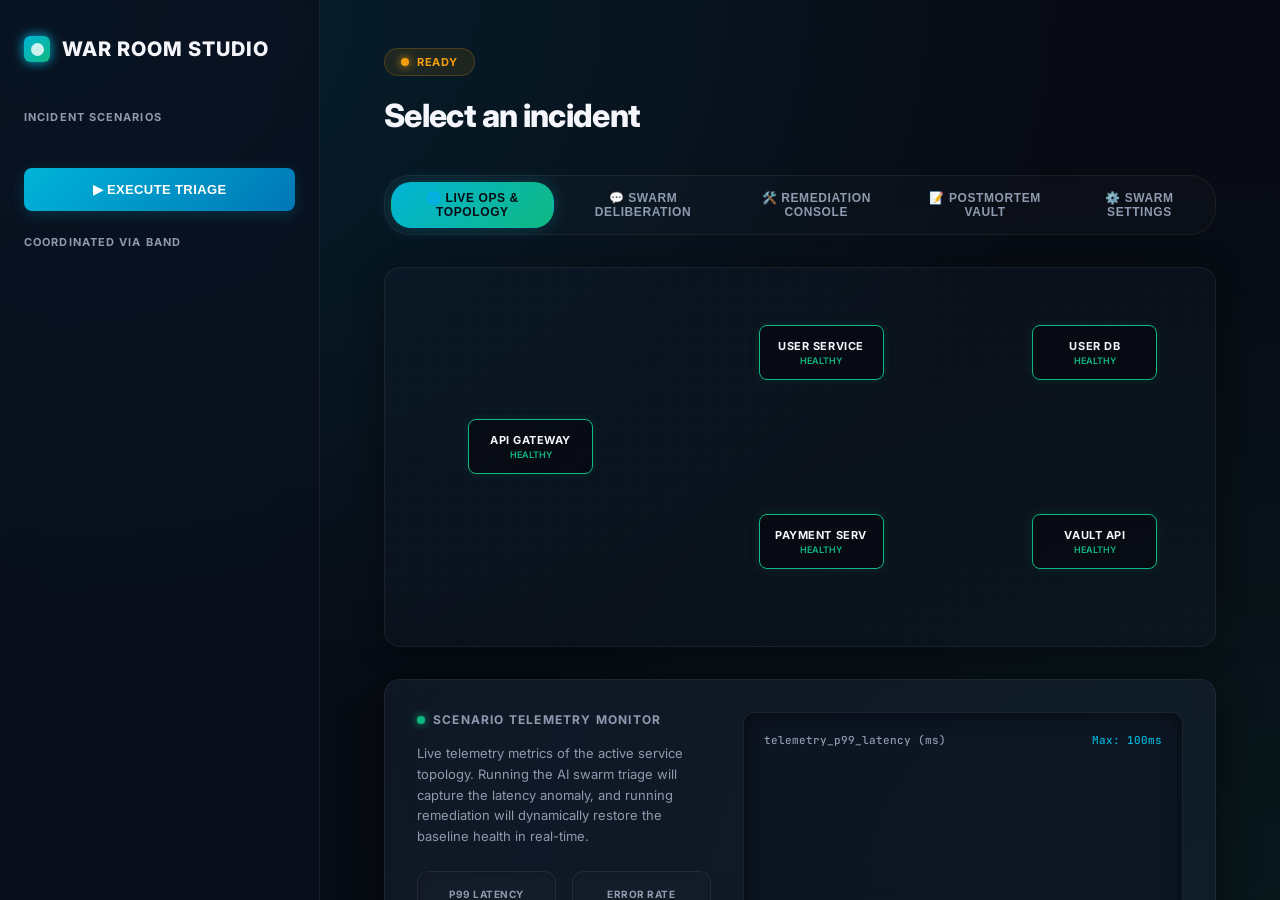
==== commit bf8ef26f: "Merge branch 'main' of https://github.com/vib3withsimran/The-war-room" ====
--- a/ui/dashboard.html
+++ b/ui/dashboard.html
@@ -1322,49 +1322,81 @@
           <button class="tab-btn" data-tab="settings">⚙️ Swarm Settings</button>
         </div>
 
-        <!-- TAB PANE: LIVE OPS & TOPOLOGY -->
-        <div id="pane-ops" class="tab-pane">
-          <div class="topology-container">
-            <div class="topology-grid"></div>
-            <svg class="topo-svg" id="topo-connections"></svg>
-
-            <!-- Service Nodes -->
-            <div class="topo-node healthy" id="node-gw" style="top: 40%; left: 10%">
-              <span class="topo-node-name">API Gateway</span>
-              <span class="topo-node-status">Healthy</span>
+            <!-- TAB PANE: LIVE OPS & TOPOLOGY -->
+            <div id="pane-ops" class="tab-pane">
+                <div class="topology-container">
+                    <div class="topology-grid"></div>
+                    <svg class="topo-svg" id="topo-connections"></svg>
+                    
+                    <!-- Service Nodes -->
+                    <div class="topo-node healthy" id="node-gw" style="top: 40%; left: 10%;">
+                        <span class="topo-node-name">API Gateway</span>
+                        <span class="topo-node-status">Healthy</span>
+                    </div>
+                    <div class="topo-node healthy" id="node-usr" style="top: 15%; left: 45%;">
+                        <span class="topo-node-name">User Service</span>
+                        <span class="topo-node-status">Healthy</span>
+                    </div>
+                    <div class="topo-node healthy" id="node-pmt" style="top: 65%; left: 45%;">
+                        <span class="topo-node-name">Payment Serv</span>
+                        <span class="topo-node-status">Healthy</span>
+                    </div>
+                    <div class="topo-node healthy" id="node-vlt" style="top: 65%; left: 78%;">
+                        <span class="topo-node-name">Vault API</span>
+                        <span class="topo-node-status">Healthy</span>
+                    </div>
+                    <div class="topo-node healthy" id="node-db" style="top: 15%; left: 78%;">
+                        <span class="topo-node-name">User DB</span>
+                        <span class="topo-node-status">Healthy</span>
+                    </div>
+                </div>
+                
+                <div class="verdict-card" style="grid-template-columns: 1fr 1.5fr; gap: 32px; margin-top: 32px;">
+                    <div style="display: flex; flex-direction: column; justify-content: space-between;">
+                        <div>
+                            <h2 style="margin-top: 0; font-size: 12px; color: var(--fg-muted); text-transform: uppercase; letter-spacing: 0.1em; margin-bottom: 16px; display: flex; align-items: center; gap: 8px;">
+                                <span style="display: inline-block; width: 8px; height: 8px; border-radius: 50%; background: var(--success); box-shadow: 0 0 8px var(--success); transition: background 0.3s, box-shadow 0.3s;" id="telemetry-dot"></span>
+                                Scenario Telemetry Monitor
+                            </h2>
+                            <div style="font-size: 13px; color: var(--fg-muted); line-height: 1.6; text-align: left; margin-bottom: 24px;">
+                                Live telemetry metrics of the active service topology. Running the AI swarm triage will capture the latency anomaly, and running remediation will dynamically restore the baseline health in real-time.
+                            </div>
+                        </div>
+                        <div style="display: grid; grid-template-columns: 1fr 1fr; gap: 16px;">
+                            <div style="background: rgba(255,255,255,0.02); border: 1px solid var(--border); padding: 16px; border-radius: var(--radius); text-align: center; box-shadow: inset 0 0 10px rgba(0,0,0,0.2);">
+                                <div style="font-size: 10px; color: var(--fg-muted); text-transform: uppercase; font-weight: 700; letter-spacing: 0.05em;">P99 Latency</div>
+                                <div style="font-size: 26px; font-weight: 800; color: var(--fg); margin-top: 8px; font-family: var(--font-mono); transition: color 0.3s;" id="metric-latency">50ms</div>
+                            </div>
+                            <div style="background: rgba(255,255,255,0.02); border: 1px solid var(--border); padding: 16px; border-radius: var(--radius); text-align: center; box-shadow: inset 0 0 10px rgba(0,0,0,0.2);">
+                                <div style="font-size: 10px; color: var(--fg-muted); text-transform: uppercase; font-weight: 700; letter-spacing: 0.05em;">Error Rate</div>
+                                <div style="font-size: 26px; font-weight: 800; color: var(--fg); margin-top: 8px; font-family: var(--font-mono); transition: color 0.3s;" id="metric-errors">0.0%</div>
+                            </div>
+                        </div>
+                    </div>
+                    <div style="background: rgba(10, 15, 30, 0.4); border: 1px solid var(--border); border-radius: var(--radius); padding: 20px; position: relative; overflow: hidden; display: flex; flex-direction: column; box-shadow: inset 0 0 20px rgba(0,0,0,0.5);">
+                        <div style="display: flex; justify-content: space-between; font-size: 11px; color: var(--fg-muted); font-family: var(--font-mono); margin-bottom: 12px; font-weight: 500;">
+                            <span>telemetry_p99_latency (ms)</span>
+                            <span style="color: var(--accent); transition: color 0.3s;" id="telemetry-scale">Max: 100ms</span>
+                        </div>
+                        <div style="flex: 1; min-height: 140px; position: relative;">
+                            <svg id="telemetry-chart" style="width: 100%; height: 100%; overflow: visible; display: block;">
+                                <defs>
+                                    <linearGradient id="chart-grad" x1="0%" y1="0%" x2="0%" y2="100%">
+                                        <stop offset="0%" stop-color="var(--accent)" stop-opacity="0.25" id="grad-stop-start"/>
+                                        <stop offset="100%" stop-color="var(--accent)" stop-opacity="0.0" id="grad-stop-end"/>
+                                    </linearGradient>
+                                </defs>
+                                <!-- Grid lines -->
+                                <g stroke="rgba(255,255,255,0.03)" stroke-width="1" id="chart-grid-lines"></g>
+                                <!-- Area under path -->
+                                <path id="chart-area" d="" fill="url(#chart-grad)"></path>
+                                <!-- Chart line -->
+                                <path id="chart-line" d="" fill="none" stroke="var(--accent)" stroke-width="2.5" stroke-linecap="round" style="transition: stroke 0.3s;"></path>
+                            </svg>
+                        </div>
+                    </div>
+                </div>
             </div>
-            <div class="topo-node healthy" id="node-usr" style="top: 15%; left: 45%">
-              <span class="topo-node-name">User Service</span>
-              <span class="topo-node-status">Healthy</span>
-            </div>
-            <div class="topo-node healthy" id="node-pmt" style="top: 65%; left: 45%">
-              <span class="topo-node-name">Payment Serv</span>
-              <span class="topo-node-status">Healthy</span>
-            </div>
-            <div class="topo-node healthy" id="node-vlt" style="top: 65%; left: 78%">
-              <span class="topo-node-name">Vault API</span>
-              <span class="topo-node-status">Healthy</span>
-            </div>
-            <div class="topo-node healthy" id="node-db" style="top: 15%; left: 78%">
-              <span class="topo-node-name">User DB</span>
-              <span class="topo-node-status">Healthy</span>
-            </div>
-          </div>
-
-          <div class="verdict-card" style="grid-template-columns: 1fr">
-            <div>
-              <h2>Scenario Live Telemetry Feed</h2>
-              <div
-                style="font-size: 13px; color: var(--fg-muted); line-height: 1.6; text-align: left"
-              >
-                This Operations View renders live telemetry topology mapped from active scenario
-                alert data. Press <strong>Execute Triage</strong> in the sidebar to trigger the AI
-                Swarm, which will automatically verify anomalies, deliberate root causes, and
-                transition through tabs to guide the resolution workflow.
-              </div>
-            </div>
-          </div>
-        </div>
 
         <!-- TAB PANE: SWARM DELIBERATION -->
         <div id="pane-swarm" class="tab-pane hidden">
@@ -1869,32 +1901,184 @@
               });
             }
 
-            function renderHeader(s) {
-              document.getElementById("incident-title").textContent = s.title;
-              document.getElementById("incident-desc").textContent = s.description;
-              document.getElementById("incident-meta").textContent =
-                s.id + "  ·  " + s.service + "  ·  window " + s.timeWindow;
-              const sev = document.getElementById("header-sev");
-              sev.textContent = s.sevLabel;
-              sev.className = "sev-badge " + s.sevClass;
+        function renderHeader(s) {
+            document.getElementById('incident-title').textContent = s.title;
+            document.getElementById('incident-desc').textContent = s.description;
+            document.getElementById('incident-meta').textContent =
+                s.id + '  ·  ' + s.service + '  ·  window ' + s.timeWindow;
+            const sev = document.getElementById('header-sev');
+            sev.textContent = s.sevLabel;
+            sev.className = 'sev-badge ' + s.sevClass;
+        }
+
+        function setStatus(text, statusClass) {
+            const badge = document.getElementById('status-badge');
+            badge.className = 'status-badge ' + (statusClass || '');
+            document.getElementById('status-text').textContent = text;
+        }
+
+        // --- Real-time Telemetry Monitor Subsystem ---
+        let telemetryState = 'healthy'; // 'healthy', 'alerting', 'remediating'
+        let telemetryScenario = null;
+        let telemetryPoints = [];
+        const maxTelemetryPoints = 40;
+        let remediationProgress = 0.0;
+        let telemetryTimer = null;
+
+        // Initialize telemetry history
+        for (let i = 0; i < maxTelemetryPoints; i++) {
+            telemetryPoints.push(50 + Math.random() * 6 - 3); // base 50ms
+        }
+
+        function setTelemetryState(state, scenarioId = null) {
+            telemetryState = state;
+            if (scenarioId) {
+                telemetryScenario = scenarioId;
             }
-            function setStatus(text, statusClass) {
-              const badge = document.getElementById("status-badge");
-              badge.className = "status-badge " + (statusClass || "");
-              document.getElementById("status-text").textContent = text;
+            const dot = document.getElementById('telemetry-dot');
+            const latencyMet = document.getElementById('metric-latency');
+            const errorsMet = document.getElementById('metric-errors');
+            if (!dot) return;
+            
+            if (state === 'healthy') {
+                remediationProgress = 0.0;
+                dot.style.background = 'var(--success)';
+                dot.style.boxShadow = '0 0 8px var(--success)';
+                latencyMet.style.color = 'var(--fg)';
+                errorsMet.style.color = 'var(--fg)';
+            } else if (state === 'alerting') {
+                dot.style.background = 'var(--danger)';
+                dot.style.boxShadow = '0 0 8px var(--danger)';
+                latencyMet.style.color = 'var(--danger)';
+                errorsMet.style.color = 'var(--danger)';
+            } else if (state === 'remediating') {
+                dot.style.background = 'var(--warning)';
+                dot.style.boxShadow = '0 0 8px var(--warning)';
+                latencyMet.style.color = 'var(--warning)';
+                errorsMet.style.color = 'var(--warning)';
             }
-
-            // Select a scenario; when run=true, reset the view and re-run triage.
-            function selectScenario(id, run) {
-              activeId = id;
-              const s = DATA.scenarios[id];
-              markActive(id);
-              renderHeader(s);
-              resetView();
-              updateTopologyNodes(id);
-              switchTab("ops"); // Default back to Live Ops view on selection
-              if (run) runTriage();
+        }
+
+        function updateRemediationProgress(p) {
+            remediationProgress = p;
+        }
+
+        function tickTelemetry() {
+            let baseTarget = 50;
+            let errorTarget = 0.0;
+            
+            if (telemetryState === 'alerting' || telemetryState === 'remediating') {
+                let maxLatency = 2450;
+                let maxErrors = 8.4;
+                if (telemetryScenario === 'inc-002') {
+                    maxLatency = 1450;
+                    maxErrors = 1.2;
+                } else if (telemetryScenario === 'inc-003') {
+                    maxLatency = 5200;
+                    maxErrors = 98.5;
+                }
+                
+                if (telemetryState === 'alerting') {
+                    baseTarget = maxLatency;
+                    errorTarget = maxErrors;
+                } else { // remediating
+                    baseTarget = 50 + (maxLatency - 50) * (1 - remediationProgress);
+                    errorTarget = maxErrors * (1 - remediationProgress);
+                }
             }
+            
+            const jitterPercent = 0.05;
+            const latency = baseTarget + (Math.random() * 2 - 1) * baseTarget * jitterPercent;
+            const errors = Math.max(0, errorTarget + (Math.random() * 2 - 1) * (errorTarget > 0 ? 0.2 : 0.0));
+            
+            const latencyMet = document.getElementById('metric-latency');
+            const errorsMet = document.getElementById('metric-errors');
+            if (latencyMet) latencyMet.textContent = Math.round(latency) + 'ms';
+            if (errorsMet) errorsMet.textContent = errors.toFixed(1) + '%';
+            
+            telemetryPoints.push(latency);
+            if (telemetryPoints.length > maxTelemetryPoints) {
+                telemetryPoints.shift();
+            }
+            
+            drawTelemetryChart();
+        }
+
+        function drawTelemetryChart() {
+            const svg = document.getElementById('telemetry-chart');
+            if (!svg || svg.clientWidth === 0) return;
+            
+            const w = svg.clientWidth;
+            const h = svg.clientHeight;
+            
+            const maxVal = Math.max(100, ...telemetryPoints) * 1.1;
+            const scaleText = document.getElementById('telemetry-scale');
+            if (scaleText) {
+                scaleText.textContent = 'Max: ' + Math.round(maxVal) + 'ms';
+                scaleText.style.color = (telemetryState === 'alerting') ? 'var(--danger)' : ((telemetryState === 'remediating') ? 'var(--warning)' : 'var(--accent)');
+            }
+            
+            const chartLine = document.getElementById('chart-line');
+            const gradStart = document.getElementById('grad-stop-start');
+            const gradEnd = document.getElementById('grad-stop-end');
+            
+            let strokeColor = 'var(--accent)';
+            if (telemetryState === 'alerting') strokeColor = 'var(--danger)';
+            else if (telemetryState === 'remediating') strokeColor = 'var(--warning)';
+            
+            if (chartLine) chartLine.setAttribute('stroke', strokeColor);
+            if (gradStart) gradStart.setAttribute('stop-color', strokeColor);
+            if (gradEnd) gradEnd.setAttribute('stop-color', strokeColor);
+            
+            const gridGroup = document.getElementById('chart-grid-lines');
+            if (gridGroup) {
+                gridGroup.innerHTML = '';
+                for (let i = 1; i <= 3; i++) {
+                    const y = (h / 4) * i;
+                    const l = document.createElementNS('http://www.w3.org/2000/svg', 'line');
+                    l.setAttribute('x1', 0);
+                    l.setAttribute('y1', y);
+                    l.setAttribute('x2', w);
+                    l.setAttribute('y2', y);
+                    gridGroup.appendChild(l);
+                }
+            }
+            
+            const pointsCount = telemetryPoints.length;
+            let pathD = '';
+            for (let i = 0; i < pointsCount; i++) {
+                const x = (w / (pointsCount - 1)) * i;
+                const y = h - (telemetryPoints[i] / maxVal) * h;
+                if (i === 0) pathD += `M ${x} ${y}`;
+                else pathD += ` L ${x} ${y}`;
+            }
+            
+            if (chartLine) chartLine.setAttribute('d', pathD);
+            
+            const areaPath = document.getElementById('chart-area');
+            if (areaPath) {
+                const areaD = pathD + ` L ${w} ${h} L 0 ${h} Z`;
+                areaPath.setAttribute('d', areaD);
+            }
+        }
+
+        // Select a scenario; when run=true, reset the view and re-run triage.
+        function selectScenario(id, run) {
+            activeId = id;
+            const s = DATA.scenarios[id];
+            markActive(id);
+            renderHeader(s);
+            resetView();
+            updateTopologyNodes(id);
+            switchTab('ops'); // Default back to Live Ops view on selection
+            
+            if (run) {
+                setTelemetryState('alerting', id);
+                runTriage();
+            } else {
+                setTelemetryState('healthy');
+            }
+        }
 
             function resetView() {
               document.getElementById("verdict-section").classList.add("hidden");
@@ -2168,19 +2352,22 @@
               return html;
             }
 
-            async function commitToGitSim() {
-              const s = DATA.scenarios[activeId];
-              const btn = document.getElementById("commit-to-git");
-              btn.disabled = true;
-              btn.innerText = "Committed";
-
-              const gitContainer = document.getElementById("git-output-container");
-              gitContainer.classList.remove("hidden");
-
-              const term = document.getElementById("git-terminal-lines");
-              term.innerHTML = "";
-
-              const lines = [
+        async function commitToGitSim() {
+            const s = DATA.scenarios[activeId];
+            const btn = document.getElementById('commit-to-git');
+            btn.disabled = true;
+            btn.innerText = 'Committed';
+            
+            const gitContainer = document.getElementById('git-output-container');
+            gitContainer.classList.remove('hidden');
+            
+            const term = document.getElementById('git-terminal-lines');
+            term.innerHTML = '';
+            
+            const commitHash = (window.WAR_ROOM_COMMIT && window.WAR_ROOM_COMMIT.hash) || "e1836c8";
+            const commitUrl = (window.WAR_ROOM_COMMIT && window.WAR_ROOM_COMMIT.url) || `https://github.com/vib3withsimran/The-war-room/commit/${commitHash}`;
+            
+            const lines = [
                 { text: "$ git status", delay: 300, color: "#9CA3AF" },
                 {
                   text: `On branch main\nYour branch is up to date with 'origin/main'.\n\nUntracked files:\n  (use "git add <file>..." to include in what will be committed)\n\tpostmortems/${s.id}/\n\nnothing added to commit but untracked files present (use "git add" to track)`,
@@ -2188,18 +2375,11 @@
                 },
                 { text: `$ git add postmortems/${s.id}/`, delay: 500, color: "#9CA3AF" },
                 { text: `$ git commit -m "docs: postmortem ${s.id}"`, delay: 600, color: "#9CA3AF" },
-                {
-                  text: `[main abc1234] docs: postmortem ${s.id}\n 1 file changed, 43 insertions(+)\n create mode 100644 postmortems/${s.id}/postmortem.md`,
-                  delay: 800,
-                  color: "#10B981",
-                },
-                {
-                  text: `🔗 Commit URL: <a href="https://github.com/vib3withsimran/The-war-room/commit/abc1234" target="_blank" style="color: #60A5FA; text-decoration: underline;">https://github.com/vib3withsimran/The-war-room/commit/abc1234</a>`,
-                  delay: 300,
-                },
-              ];
-
-              for (let i = 0; i < lines.length; i++) {
+                { text: `[main ${commitHash}] docs: postmortem ${s.id}\n 1 file changed, 43 insertions(+)\n create mode 100644 postmortems/${s.id}/postmortem.md`, delay: 800, color: "#10B981" },
+                { text: `🔗 Commit URL: <a href="${commitUrl}" target="_blank" style="color: #60A5FA; text-decoration: underline;">${commitUrl}</a>`, delay: 300 }
+            ];
+            
+            for (let i = 0; i < lines.length; i++) {
                 const line = lines[i];
                 await new Promise((resolve) => setTimeout(resolve, line.delay));
                 const div = document.createElement("div");
@@ -2251,38 +2431,48 @@
                           </div>
                       `;
                 stepsDiv.appendChild(card);
-              });
-
-              // Execute actions sequentially
-              let startTime = Date.now();
-              for (let i = 0; i < mappedActions.length; i++) {
+            });
+            
+            // Set telemetry state to remediating
+            setTelemetryState('remediating', activeId);
+            
+            // Execute actions sequentially
+            let startTime = Date.now();
+            for (let i = 0; i < mappedActions.length; i++) {
                 const act = mappedActions[i];
                 const card = document.getElementById(`step-card-${i}`);
-                const statusLabel = card.querySelector(".step-status");
-                const fill = card.querySelector(".progress-fill");
-
-                statusLabel.innerText = "Running...";
-                statusLabel.style.color = "var(--accent)";
-
-                await new Promise((resolve) => {
-                  animateProgress(fill, act.duration, resolve);
+                const statusLabel = card.querySelector('.step-status');
+                const fill = card.querySelector('.progress-fill');
+                
+                statusLabel.innerText = 'Running...';
+                statusLabel.style.color = 'var(--accent)';
+                
+                await new Promise(resolve => {
+                    animateProgress(fill, act.duration, () => {
+                        const progress = (i + 1) / mappedActions.length;
+                        updateRemediationProgress(progress);
+                        resolve();
+                    });
                 });
-
-                statusLabel.innerText = "Completed ✅";
-                statusLabel.style.color = "#10B981";
-              }
-
-              let totalMttr = ((Date.now() - startTime) / 1000).toFixed(1);
-
-              // Final states
-              btn.classList.add("hidden");
-              document.getElementById("remediation-status").innerText = "Remediation Complete";
-              document.getElementById("resolved-banner").classList.remove("hidden");
-              document.getElementById("mttr-display").innerText = `${totalMttr}s`;
-
-              document.getElementById("status-badge").style.background = "rgba(16, 185, 129, 0.1)";
-              document.getElementById("status-badge").style.color = "#10B981";
-              document.getElementById("status-badge").querySelector("span").innerText = "Incident Resolved";
+                
+                statusLabel.innerText = 'Completed ✅';
+                statusLabel.style.color = '#10B981';
+            }
+            
+            // Reset telemetry back to healthy
+            setTelemetryState('healthy');
+            
+            let totalMttr = ((Date.now() - startTime) / 1000).toFixed(1);
+            
+            // Final states
+            btn.classList.add('hidden');
+            document.getElementById('remediation-status').innerText = 'Remediation Complete';
+            document.getElementById('resolved-banner').classList.remove('hidden');
+            document.getElementById('mttr-display').innerText = `${totalMttr}s`;
+            
+            document.getElementById('status-badge').style.background = 'rgba(16, 185, 129, 0.1)';
+            document.getElementById('status-badge').style.color = '#10B981';
+            document.getElementById('status-badge').querySelector('span').innerText = 'Incident Resolved';
 
               // Show postmortem panel
               const pmSec = document.getElementById("postmortem-section");
@@ -2427,26 +2617,29 @@
                   switchTab('ops'); // Switch back to live ops
               }
 
-              function boot() {
-                  if (!DATA || !DATA.order || DATA.order.length === 0) {
-                      document.getElementById('incident-room').classList.add('hidden');
-                      document.getElementById('boot-error').classList.remove('hidden');
-                      return;
-                  }
-                  renderSidebar();
-                  // auto-select + run the first scenario so judges see immediate action
-                  selectScenario(DATA.order[0], true);
-                  document.getElementById('run-sim').addEventListener('click', runTriage);
-                  document.getElementById('run-remediation').addEventListener('click', runRemediation);
-                  document.getElementById('commit-to-git').addEventListener('click', commitToGitSim);
-
-                  window.addEventListener('resize', drawTopologyConnections);
-                  setTimeout(drawTopologyConnections, 100);
-              }
-
-
-
-            boot();
+        function boot() {
+            if (!DATA || !DATA.order || DATA.order.length === 0) {
+                document.getElementById('incident-room').classList.add('hidden');
+                document.getElementById('boot-error').classList.remove('hidden');
+                return;
+            }
+            renderSidebar();
+            // auto-select + run the first scenario so judges see immediate action
+            selectScenario(DATA.order[0], true);
+            document.getElementById('run-sim').addEventListener('click', runTriage);
+            document.getElementById('run-remediation').addEventListener('click', runRemediation);
+            document.getElementById('commit-to-git').addEventListener('click', commitToGitSim);
+            
+            window.addEventListener('resize', drawTopologyConnections);
+            setTimeout(drawTopologyConnections, 100);
+            
+            // Start telemetry monitor loop
+            telemetryTimer = setInterval(tickTelemetry, 300);
+            window.addEventListener('resize', drawTelemetryChart);
+            setTimeout(drawTelemetryChart, 100);
+        }
+
+        boot();
     </script>
   </body>
 </html>
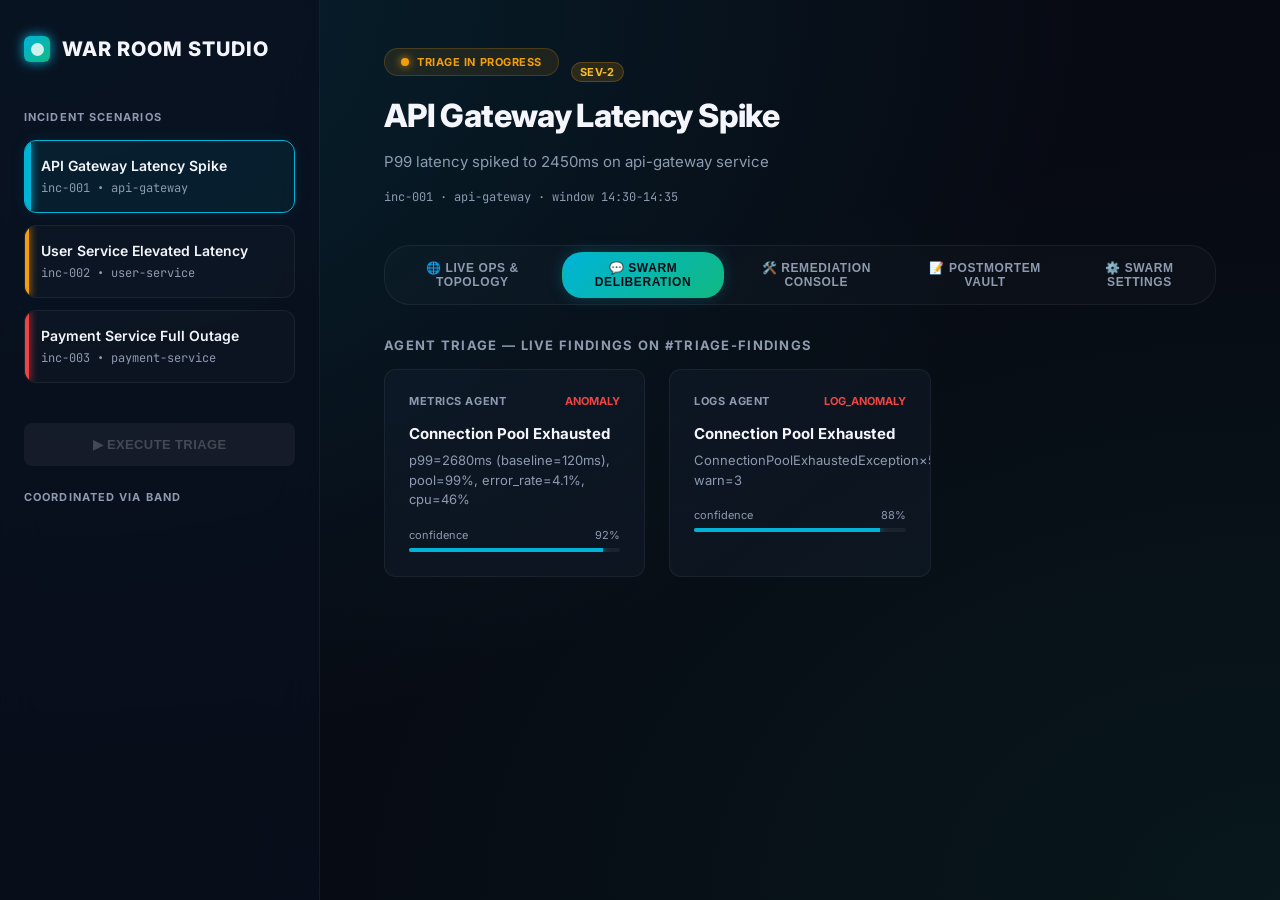
==== commit ffcbeba9: "fix syntax error in renderMarkdownToHtml" ====
--- a/ui/dashboard.html
+++ b/ui/dashboard.html
@@ -1322,81 +1322,226 @@
           <button class="tab-btn" data-tab="settings">⚙️ Swarm Settings</button>
         </div>
 
-            <!-- TAB PANE: LIVE OPS & TOPOLOGY -->
-            <div id="pane-ops" class="tab-pane">
-                <div class="topology-container">
-                    <div class="topology-grid"></div>
-                    <svg class="topo-svg" id="topo-connections"></svg>
-                    
-                    <!-- Service Nodes -->
-                    <div class="topo-node healthy" id="node-gw" style="top: 40%; left: 10%;">
-                        <span class="topo-node-name">API Gateway</span>
-                        <span class="topo-node-status">Healthy</span>
-                    </div>
-                    <div class="topo-node healthy" id="node-usr" style="top: 15%; left: 45%;">
-                        <span class="topo-node-name">User Service</span>
-                        <span class="topo-node-status">Healthy</span>
-                    </div>
-                    <div class="topo-node healthy" id="node-pmt" style="top: 65%; left: 45%;">
-                        <span class="topo-node-name">Payment Serv</span>
-                        <span class="topo-node-status">Healthy</span>
-                    </div>
-                    <div class="topo-node healthy" id="node-vlt" style="top: 65%; left: 78%;">
-                        <span class="topo-node-name">Vault API</span>
-                        <span class="topo-node-status">Healthy</span>
-                    </div>
-                    <div class="topo-node healthy" id="node-db" style="top: 15%; left: 78%;">
-                        <span class="topo-node-name">User DB</span>
-                        <span class="topo-node-status">Healthy</span>
-                    </div>
+        <!-- TAB PANE: LIVE OPS & TOPOLOGY -->
+        <div id="pane-ops" class="tab-pane">
+          <div class="topology-container">
+            <div class="topology-grid"></div>
+            <svg class="topo-svg" id="topo-connections"></svg>
+
+            <!-- Service Nodes -->
+            <div class="topo-node healthy" id="node-gw" style="top: 40%; left: 10%">
+              <span class="topo-node-name">API Gateway</span>
+              <span class="topo-node-status">Healthy</span>
+            </div>
+            <div class="topo-node healthy" id="node-usr" style="top: 15%; left: 45%">
+              <span class="topo-node-name">User Service</span>
+              <span class="topo-node-status">Healthy</span>
+            </div>
+            <div class="topo-node healthy" id="node-pmt" style="top: 65%; left: 45%">
+              <span class="topo-node-name">Payment Serv</span>
+              <span class="topo-node-status">Healthy</span>
+            </div>
+            <div class="topo-node healthy" id="node-vlt" style="top: 65%; left: 78%">
+              <span class="topo-node-name">Vault API</span>
+              <span class="topo-node-status">Healthy</span>
+            </div>
+            <div class="topo-node healthy" id="node-db" style="top: 15%; left: 78%">
+              <span class="topo-node-name">User DB</span>
+              <span class="topo-node-status">Healthy</span>
+            </div>
+          </div>
+
+          <div
+            class="verdict-card"
+            style="grid-template-columns: 1fr 1.5fr; gap: 32px; margin-top: 32px"
+          >
+            <div style="display: flex; flex-direction: column; justify-content: space-between">
+              <div>
+                <h2
+                  style="
+                    margin-top: 0;
+                    font-size: 12px;
+                    color: var(--fg-muted);
+                    text-transform: uppercase;
+                    letter-spacing: 0.1em;
+                    margin-bottom: 16px;
+                    display: flex;
+                    align-items: center;
+                    gap: 8px;
+                  "
+                >
+                  <span
+                    style="
+                      display: inline-block;
+                      width: 8px;
+                      height: 8px;
+                      border-radius: 50%;
+                      background: var(--success);
+                      box-shadow: 0 0 8px var(--success);
+                      transition:
+                        background 0.3s,
+                        box-shadow 0.3s;
+                    "
+                    id="telemetry-dot"
+                  ></span>
+                  Scenario Telemetry Monitor
+                </h2>
+                <div
+                  style="
+                    font-size: 13px;
+                    color: var(--fg-muted);
+                    line-height: 1.6;
+                    text-align: left;
+                    margin-bottom: 24px;
+                  "
+                >
+                  Live telemetry metrics of the active service topology. Running the AI swarm triage
+                  will capture the latency anomaly, and running remediation will dynamically restore
+                  the baseline health in real-time.
                 </div>
-                
-                <div class="verdict-card" style="grid-template-columns: 1fr 1.5fr; gap: 32px; margin-top: 32px;">
-                    <div style="display: flex; flex-direction: column; justify-content: space-between;">
-                        <div>
-                            <h2 style="margin-top: 0; font-size: 12px; color: var(--fg-muted); text-transform: uppercase; letter-spacing: 0.1em; margin-bottom: 16px; display: flex; align-items: center; gap: 8px;">
-                                <span style="display: inline-block; width: 8px; height: 8px; border-radius: 50%; background: var(--success); box-shadow: 0 0 8px var(--success); transition: background 0.3s, box-shadow 0.3s;" id="telemetry-dot"></span>
-                                Scenario Telemetry Monitor
-                            </h2>
-                            <div style="font-size: 13px; color: var(--fg-muted); line-height: 1.6; text-align: left; margin-bottom: 24px;">
-                                Live telemetry metrics of the active service topology. Running the AI swarm triage will capture the latency anomaly, and running remediation will dynamically restore the baseline health in real-time.
-                            </div>
-                        </div>
-                        <div style="display: grid; grid-template-columns: 1fr 1fr; gap: 16px;">
-                            <div style="background: rgba(255,255,255,0.02); border: 1px solid var(--border); padding: 16px; border-radius: var(--radius); text-align: center; box-shadow: inset 0 0 10px rgba(0,0,0,0.2);">
-                                <div style="font-size: 10px; color: var(--fg-muted); text-transform: uppercase; font-weight: 700; letter-spacing: 0.05em;">P99 Latency</div>
-                                <div style="font-size: 26px; font-weight: 800; color: var(--fg); margin-top: 8px; font-family: var(--font-mono); transition: color 0.3s;" id="metric-latency">50ms</div>
-                            </div>
-                            <div style="background: rgba(255,255,255,0.02); border: 1px solid var(--border); padding: 16px; border-radius: var(--radius); text-align: center; box-shadow: inset 0 0 10px rgba(0,0,0,0.2);">
-                                <div style="font-size: 10px; color: var(--fg-muted); text-transform: uppercase; font-weight: 700; letter-spacing: 0.05em;">Error Rate</div>
-                                <div style="font-size: 26px; font-weight: 800; color: var(--fg); margin-top: 8px; font-family: var(--font-mono); transition: color 0.3s;" id="metric-errors">0.0%</div>
-                            </div>
-                        </div>
-                    </div>
-                    <div style="background: rgba(10, 15, 30, 0.4); border: 1px solid var(--border); border-radius: var(--radius); padding: 20px; position: relative; overflow: hidden; display: flex; flex-direction: column; box-shadow: inset 0 0 20px rgba(0,0,0,0.5);">
-                        <div style="display: flex; justify-content: space-between; font-size: 11px; color: var(--fg-muted); font-family: var(--font-mono); margin-bottom: 12px; font-weight: 500;">
-                            <span>telemetry_p99_latency (ms)</span>
-                            <span style="color: var(--accent); transition: color 0.3s;" id="telemetry-scale">Max: 100ms</span>
-                        </div>
-                        <div style="flex: 1; min-height: 140px; position: relative;">
-                            <svg id="telemetry-chart" style="width: 100%; height: 100%; overflow: visible; display: block;">
-                                <defs>
-                                    <linearGradient id="chart-grad" x1="0%" y1="0%" x2="0%" y2="100%">
-                                        <stop offset="0%" stop-color="var(--accent)" stop-opacity="0.25" id="grad-stop-start"/>
-                                        <stop offset="100%" stop-color="var(--accent)" stop-opacity="0.0" id="grad-stop-end"/>
-                                    </linearGradient>
-                                </defs>
-                                <!-- Grid lines -->
-                                <g stroke="rgba(255,255,255,0.03)" stroke-width="1" id="chart-grid-lines"></g>
-                                <!-- Area under path -->
-                                <path id="chart-area" d="" fill="url(#chart-grad)"></path>
-                                <!-- Chart line -->
-                                <path id="chart-line" d="" fill="none" stroke="var(--accent)" stroke-width="2.5" stroke-linecap="round" style="transition: stroke 0.3s;"></path>
-                            </svg>
-                        </div>
-                    </div>
+              </div>
+              <div style="display: grid; grid-template-columns: 1fr 1fr; gap: 16px">
+                <div
+                  style="
+                    background: rgba(255, 255, 255, 0.02);
+                    border: 1px solid var(--border);
+                    padding: 16px;
+                    border-radius: var(--radius);
+                    text-align: center;
+                    box-shadow: inset 0 0 10px rgba(0, 0, 0, 0.2);
+                  "
+                >
+                  <div
+                    style="
+                      font-size: 10px;
+                      color: var(--fg-muted);
+                      text-transform: uppercase;
+                      font-weight: 700;
+                      letter-spacing: 0.05em;
+                    "
+                  >
+                    P99 Latency
+                  </div>
+                  <div
+                    style="
+                      font-size: 26px;
+                      font-weight: 800;
+                      color: var(--fg);
+                      margin-top: 8px;
+                      font-family: var(--font-mono);
+                      transition: color 0.3s;
+                    "
+                    id="metric-latency"
+                  >
+                    50ms
+                  </div>
                 </div>
+                <div
+                  style="
+                    background: rgba(255, 255, 255, 0.02);
+                    border: 1px solid var(--border);
+                    padding: 16px;
+                    border-radius: var(--radius);
+                    text-align: center;
+                    box-shadow: inset 0 0 10px rgba(0, 0, 0, 0.2);
+                  "
+                >
+                  <div
+                    style="
+                      font-size: 10px;
+                      color: var(--fg-muted);
+                      text-transform: uppercase;
+                      font-weight: 700;
+                      letter-spacing: 0.05em;
+                    "
+                  >
+                    Error Rate
+                  </div>
+                  <div
+                    style="
+                      font-size: 26px;
+                      font-weight: 800;
+                      color: var(--fg);
+                      margin-top: 8px;
+                      font-family: var(--font-mono);
+                      transition: color 0.3s;
+                    "
+                    id="metric-errors"
+                  >
+                    0.0%
+                  </div>
+                </div>
+              </div>
             </div>
+            <div
+              style="
+                background: rgba(10, 15, 30, 0.4);
+                border: 1px solid var(--border);
+                border-radius: var(--radius);
+                padding: 20px;
+                position: relative;
+                overflow: hidden;
+                display: flex;
+                flex-direction: column;
+                box-shadow: inset 0 0 20px rgba(0, 0, 0, 0.5);
+              "
+            >
+              <div
+                style="
+                  display: flex;
+                  justify-content: space-between;
+                  font-size: 11px;
+                  color: var(--fg-muted);
+                  font-family: var(--font-mono);
+                  margin-bottom: 12px;
+                  font-weight: 500;
+                "
+              >
+                <span>telemetry_p99_latency (ms)</span>
+                <span style="color: var(--accent); transition: color 0.3s" id="telemetry-scale"
+                  >Max: 100ms</span
+                >
+              </div>
+              <div style="flex: 1; min-height: 140px; position: relative">
+                <svg
+                  id="telemetry-chart"
+                  style="width: 100%; height: 100%; overflow: visible; display: block"
+                >
+                  <defs>
+                    <linearGradient id="chart-grad" x1="0%" y1="0%" x2="0%" y2="100%">
+                      <stop
+                        offset="0%"
+                        stop-color="var(--accent)"
+                        stop-opacity="0.25"
+                        id="grad-stop-start"
+                      />
+                      <stop
+                        offset="100%"
+                        stop-color="var(--accent)"
+                        stop-opacity="0.0"
+                        id="grad-stop-end"
+                      />
+                    </linearGradient>
+                  </defs>
+                  <!-- Grid lines -->
+                  <g stroke="rgba(255,255,255,0.03)" stroke-width="1" id="chart-grid-lines"></g>
+                  <!-- Area under path -->
+                  <path id="chart-area" d="" fill="url(#chart-grad)"></path>
+                  <!-- Chart line -->
+                  <path
+                    id="chart-line"
+                    d=""
+                    fill="none"
+                    stroke="var(--accent)"
+                    stroke-width="2.5"
+                    stroke-linecap="round"
+                    style="transition: stroke 0.3s"
+                  ></path>
+                </svg>
+              </div>
+            </div>
+          </div>
+        </div>
 
         <!-- TAB PANE: SWARM DELIBERATION -->
         <div id="pane-swarm" class="tab-pane hidden">
@@ -1806,436 +1951,443 @@
     <!-- Real pipeline output, generated by demo/gen_dashboard_data.py -->
     <script src="scenarios.js"></script>
     <script>
-            const DATA = window.WAR_ROOM_SCENARIOS;
-            let activeId = null;
-
-            // finding types that should read as alarming vs cautionary
-            const ALARM_TYPES = new Set(["anomaly", "log_anomaly", "change_correlation"]);
-            const WARN_TYPES = new Set(["runbook_match", "observation", "log_observation"]);
-
-            const REMEDIATION_DB = {
-              "Rollback last deployment": {
-                description: "Reverting the application version to the previous stable release.",
-                command: "git-ops rollback --env prod --deploy 847",
-                severity: "CRITICAL",
-                duration: 2.5,
-              },
-              "Check container logs for specific crash reason": {
-                description: "Querying stderr from active containers to extract crash logs.",
-                command: "kubectl logs -l app=api-gateway --tail=100 -n prod",
-                severity: "AUTO",
-                duration: 1.2,
-              },
-              "Scale up resources": {
-                description: "Increasing the deployment replicas to distribute latency load.",
-                command: "kubectl scale deployment api-gateway --replicas=4 -n prod",
-                severity: "AUTO",
-                duration: 1.8,
-              },
-              "Inspect underlying infrastructure health": {
-                description: "Querying cloud provider metrics for network or disk anomalies.",
-                command: "aws ec2 describe-instance-status --region us-east-1",
-                severity: "AUTO",
-                duration: 1.0,
-              },
-              "Monitor service closely": {
-                description: "Enabling high-frequency logging and healthchecks on the service.",
-                command: "datadog-cli monitor status --id check-api-gateway",
-                severity: "AUTO",
-                duration: 1.5,
-              },
-              "Close incident if symptoms subside": {
-                description: "Auto-closing incident ticket and resolving active pager alerts.",
-                command: "pd-cli incident resolve --id inc-001",
-                severity: "AUTO",
-                duration: 0.8,
-              },
-            };
-
-            function getRemediationAction(name) {
-              for (const key in REMEDIATION_DB) {
-                if (
-                  name.toLowerCase().includes(key.toLowerCase()) ||
-                  key.toLowerCase().includes(name.toLowerCase())
-                ) {
-                  return { name, ...REMEDIATION_DB[key] };
-                }
-              }
-              return {
-                name: name,
-                description: `Executing recommended step: ${name}`,
-                command: `run-mitigation --task "${name}"`,
-                severity: "AUTO",
-                duration: 1.0,
-              };
-            }
-
-            function el(tag, className, text) {
-              const node = document.createElement(tag);
-              if (className) node.className = className;
-              if (text !== undefined) node.textContent = text;
-              return node;
-            }
-
-            function renderSidebar() {
-              const list = document.getElementById("scenario-list");
-              list.innerHTML = "";
-              DATA.order.forEach((id) => {
-                const s = DATA.scenarios[id];
-                const item = el("div", "alert-item");
-                item.dataset.id = id;
-
-                const title = el("div", "alert-title", s.title);
-                const meta = el("div", "alert-meta", s.id + " • " + s.service);
-
-                item.appendChild(title);
-                item.appendChild(meta);
-                item.addEventListener("click", () => selectScenario(id, false));
-                list.appendChild(item);
-              });
-            }
-
-            function markActive(id) {
-              document.querySelectorAll(".alert-item").forEach((node) => {
-                node.classList.toggle("active", node.dataset.id === id);
-              });
-            }
-
-        function renderHeader(s) {
-            document.getElementById('incident-title').textContent = s.title;
-            document.getElementById('incident-desc').textContent = s.description;
-            document.getElementById('incident-meta').textContent =
-                s.id + '  ·  ' + s.service + '  ·  window ' + s.timeWindow;
-            const sev = document.getElementById('header-sev');
-            sev.textContent = s.sevLabel;
-            sev.className = 'sev-badge ' + s.sevClass;
-        }
-
-        function setStatus(text, statusClass) {
-            const badge = document.getElementById('status-badge');
-            badge.className = 'status-badge ' + (statusClass || '');
-            document.getElementById('status-text').textContent = text;
-        }
-
-        // --- Real-time Telemetry Monitor Subsystem ---
-        let telemetryState = 'healthy'; // 'healthy', 'alerting', 'remediating'
-        let telemetryScenario = null;
-        let telemetryPoints = [];
-        const maxTelemetryPoints = 40;
-        let remediationProgress = 0.0;
-        let telemetryTimer = null;
-
-        // Initialize telemetry history
-        for (let i = 0; i < maxTelemetryPoints; i++) {
-            telemetryPoints.push(50 + Math.random() * 6 - 3); // base 50ms
-        }
-
-        function setTelemetryState(state, scenarioId = null) {
-            telemetryState = state;
-            if (scenarioId) {
-                telemetryScenario = scenarioId;
-            }
-            const dot = document.getElementById('telemetry-dot');
-            const latencyMet = document.getElementById('metric-latency');
-            const errorsMet = document.getElementById('metric-errors');
-            if (!dot) return;
-            
-            if (state === 'healthy') {
-                remediationProgress = 0.0;
-                dot.style.background = 'var(--success)';
-                dot.style.boxShadow = '0 0 8px var(--success)';
-                latencyMet.style.color = 'var(--fg)';
-                errorsMet.style.color = 'var(--fg)';
-            } else if (state === 'alerting') {
-                dot.style.background = 'var(--danger)';
-                dot.style.boxShadow = '0 0 8px var(--danger)';
-                latencyMet.style.color = 'var(--danger)';
-                errorsMet.style.color = 'var(--danger)';
-            } else if (state === 'remediating') {
-                dot.style.background = 'var(--warning)';
-                dot.style.boxShadow = '0 0 8px var(--warning)';
-                latencyMet.style.color = 'var(--warning)';
-                errorsMet.style.color = 'var(--warning)';
-            }
-        }
-
-        function updateRemediationProgress(p) {
-            remediationProgress = p;
-        }
-
-        function tickTelemetry() {
-            let baseTarget = 50;
-            let errorTarget = 0.0;
-            
-            if (telemetryState === 'alerting' || telemetryState === 'remediating') {
-                let maxLatency = 2450;
-                let maxErrors = 8.4;
-                if (telemetryScenario === 'inc-002') {
-                    maxLatency = 1450;
-                    maxErrors = 1.2;
-                } else if (telemetryScenario === 'inc-003') {
-                    maxLatency = 5200;
-                    maxErrors = 98.5;
-                }
-                
-                if (telemetryState === 'alerting') {
-                    baseTarget = maxLatency;
-                    errorTarget = maxErrors;
-                } else { // remediating
-                    baseTarget = 50 + (maxLatency - 50) * (1 - remediationProgress);
-                    errorTarget = maxErrors * (1 - remediationProgress);
-                }
-            }
-            
-            const jitterPercent = 0.05;
-            const latency = baseTarget + (Math.random() * 2 - 1) * baseTarget * jitterPercent;
-            const errors = Math.max(0, errorTarget + (Math.random() * 2 - 1) * (errorTarget > 0 ? 0.2 : 0.0));
-            
-            const latencyMet = document.getElementById('metric-latency');
-            const errorsMet = document.getElementById('metric-errors');
-            if (latencyMet) latencyMet.textContent = Math.round(latency) + 'ms';
-            if (errorsMet) errorsMet.textContent = errors.toFixed(1) + '%';
-            
-            telemetryPoints.push(latency);
-            if (telemetryPoints.length > maxTelemetryPoints) {
-                telemetryPoints.shift();
-            }
-            
-            drawTelemetryChart();
-        }
-
-        function drawTelemetryChart() {
-            const svg = document.getElementById('telemetry-chart');
-            if (!svg || svg.clientWidth === 0) return;
-            
-            const w = svg.clientWidth;
-            const h = svg.clientHeight;
-            
-            const maxVal = Math.max(100, ...telemetryPoints) * 1.1;
-            const scaleText = document.getElementById('telemetry-scale');
-            if (scaleText) {
-                scaleText.textContent = 'Max: ' + Math.round(maxVal) + 'ms';
-                scaleText.style.color = (telemetryState === 'alerting') ? 'var(--danger)' : ((telemetryState === 'remediating') ? 'var(--warning)' : 'var(--accent)');
-            }
-            
-            const chartLine = document.getElementById('chart-line');
-            const gradStart = document.getElementById('grad-stop-start');
-            const gradEnd = document.getElementById('grad-stop-end');
-            
-            let strokeColor = 'var(--accent)';
-            if (telemetryState === 'alerting') strokeColor = 'var(--danger)';
-            else if (telemetryState === 'remediating') strokeColor = 'var(--warning)';
-            
-            if (chartLine) chartLine.setAttribute('stroke', strokeColor);
-            if (gradStart) gradStart.setAttribute('stop-color', strokeColor);
-            if (gradEnd) gradEnd.setAttribute('stop-color', strokeColor);
-            
-            const gridGroup = document.getElementById('chart-grid-lines');
-            if (gridGroup) {
-                gridGroup.innerHTML = '';
-                for (let i = 1; i <= 3; i++) {
-                    const y = (h / 4) * i;
-                    const l = document.createElementNS('http://www.w3.org/2000/svg', 'line');
-                    l.setAttribute('x1', 0);
-                    l.setAttribute('y1', y);
-                    l.setAttribute('x2', w);
-                    l.setAttribute('y2', y);
-                    gridGroup.appendChild(l);
-                }
-            }
-            
-            const pointsCount = telemetryPoints.length;
-            let pathD = '';
-            for (let i = 0; i < pointsCount; i++) {
-                const x = (w / (pointsCount - 1)) * i;
-                const y = h - (telemetryPoints[i] / maxVal) * h;
-                if (i === 0) pathD += `M ${x} ${y}`;
-                else pathD += ` L ${x} ${y}`;
-            }
-            
-            if (chartLine) chartLine.setAttribute('d', pathD);
-            
-            const areaPath = document.getElementById('chart-area');
-            if (areaPath) {
-                const areaD = pathD + ` L ${w} ${h} L 0 ${h} Z`;
-                areaPath.setAttribute('d', areaD);
-            }
-        }
-
-        // Select a scenario; when run=true, reset the view and re-run triage.
-        function selectScenario(id, run) {
-            activeId = id;
-            const s = DATA.scenarios[id];
-            markActive(id);
-            renderHeader(s);
-            resetView();
-            updateTopologyNodes(id);
-            switchTab('ops'); // Default back to Live Ops view on selection
-            
-            if (run) {
-                setTelemetryState('alerting', id);
-                runTriage();
-            } else {
-                setTelemetryState('healthy');
-            }
-        }
-
-            function resetView() {
-              document.getElementById("verdict-section").classList.add("hidden");
-              document.getElementById("remediation-section").classList.add("hidden");
-              document.getElementById("remediation-placeholder").classList.remove("hidden");
-              document.getElementById("postmortem-section").classList.add("hidden");
-              document.getElementById("postmortem-placeholder").classList.remove("hidden");
-              document.getElementById("delib-section").classList.add("hidden");
-              document.getElementById("agents-label").classList.add("hidden");
-              const grid = document.getElementById("agent-grid");
-              grid.innerHTML = "";
-              grid.appendChild(el("div", "empty-hint", "Dispatching agents…"));
-            }
-
-            function agentCard(a) {
-              const card = el("div", "agent-card fade-in");
-
-              const head = el("div", "agent-header");
-              head.appendChild(el("span", "agent-name", a.name + " Agent"));
-              let ftClass = "finding-type";
-              if (ALARM_TYPES.has(a.findingType)) ftClass += " alarm";
-              else if (WARN_TYPES.has(a.findingType)) ftClass += " warn";
-              head.appendChild(el("span", ftClass, a.findingType));
-              card.appendChild(head);
-
-              card.appendChild(el("div", "agent-summary", a.summary));
-              card.appendChild(el("div", "agent-detail", a.detail));
-
-              const meta = el("div", "progress-meta");
-              meta.appendChild(el("span", null, "confidence"));
-              meta.appendChild(el("span", null, Math.round(a.confidence * 100) + "%"));
-              card.appendChild(meta);
-
-              const bar = el("div", "progress-bar");
-              const fill = el("div", "progress-fill");
-              bar.appendChild(fill);
-              card.appendChild(bar);
-
-              // animate the confidence bar after insertion
-              setTimeout(() => {
-                fill.style.width = Math.round(a.confidence * 100) + "%";
-              }, 80);
-              return card;
-            }
-
-            function runTriage() {
-              const s = DATA.scenarios[activeId];
-              const grid = document.getElementById("agent-grid");
-              const runBtn = document.getElementById("run-sim");
-
-              runBtn.disabled = true;
-              document.getElementById("verdict-section").classList.add("hidden");
-              document.getElementById("remediation-section").classList.add("hidden");
-              document.getElementById("remediation-placeholder").classList.remove("hidden");
-              document.getElementById("postmortem-section").classList.add("hidden");
-              document.getElementById("postmortem-placeholder").classList.remove("hidden");
-              document.getElementById("delib-section").classList.add("hidden");
-              document.getElementById("agents-label").classList.remove("hidden");
-              setStatus("Triage in Progress", "mitigating");
-              grid.innerHTML = "";
-
-              switchTab("swarm"); // Automatically slide to Swarm Deliberation tab
-
-              s.agents.forEach((a, i) => {
-                setTimeout(() => {
-                  grid.appendChild(agentCard(a));
-                  if (i === s.agents.length - 1) setTimeout(() => showVerdict(s), 900);
-                }, i * 850);
-              });
-            }
-
-            function showVerdict(s) {
-              const v = document.getElementById("verdict-section");
-              v.classList.remove("hidden");
-              v.classList.add("fade-in");
-
-              document.getElementById("verdict-msg").textContent = s.verdict;
-              document.getElementById("verdict-rootcause").textContent = "Root cause: " + s.rootCause;
-              document.getElementById("verdict-confidence").textContent =
-                "confidence " + s.confidence.toFixed(2) + "  ·  " + s.sevLabel + "  ·  " + s.statusLabel;
-
-              const list = document.getElementById("action-list");
-              list.innerHTML = "";
-              s.remediation.forEach((act) => {
-                const item = el("div", "action-item");
-                item.appendChild(el("span", "arrow", "→"));
-                item.appendChild(el("span", null, act));
-                list.appendChild(item);
-              });
-
-                  // Show remediation panel
-                  const remSec = document.getElementById('remediation-section');
-                  remSec.classList.remove('hidden');
-                  remSec.classList.add('fade-in');
-                  document.getElementById('remediation-placeholder').classList.add('hidden');
-
-                  // Reset remediation states
-                  const btn = document.getElementById('run-remediation');
-                  btn.classList.remove('hidden');
-                  btn.disabled = false;
-                  btn.innerText = '▶ Run Remediation';
-                  document.getElementById('remediation-status').innerText = 'Pending Human Approval';
-                  document.getElementById('remediation-actions-container').classList.add('hidden');
-                  document.getElementById('resolved-banner').classList.add('hidden');
-
-                  switchTab('remediation'); // Automatically transition to Remediation Console tab
-              }
-
-
-
-            function renderDeliberation(s) {
-              if (!s.deliberation || s.deliberation.length === 0) return;
-              const section = document.getElementById("delib-section");
-              const list = document.getElementById("delib-list");
-              list.innerHTML = "";
-              s.deliberation.forEach((m) => {
-                const who = (m.sender || "").replace("-agent", "");
-                const msg = el("div", "delib-msg " + who);
-                const label = el("span", "who", "@" + (m.sender || "agent") + ": ");
-                msg.appendChild(label);
-                msg.appendChild(document.createTextNode(m.content));
-                list.appendChild(msg);
-              });
-              section.classList.remove("hidden");
-              section.classList.add("fade-in");
-            }
-
-            function animateProgress(progressBarFill, duration, onComplete) {
-              let start = null;
-              function step(timestamp) {
-                if (!start) start = timestamp;
-                let progress = (timestamp - start) / (duration * 1000);
-                if (progress < 1) {
-                  progressBarFill.style.width = progress * 100 + "%";
-                  window.requestAnimationFrame(step);
-                } else {
-                  progressBarFill.style.width = "100%";
-                  onComplete();
-                }
-              }
-              window.requestAnimationFrame(step);
-            }
-
-              function generatePostmortemJS(s, mttr) {
-                  const dateStr = new Date().toISOString().split('T')[0];
-
-                  let remediationChecklist = "";
-                  s.remediation.forEach(act => {
-                      remediationChecklist += `- [x] ${act}\n`;
-                  });
-
-                  let evidenceTrail = "";
-                  s.agents.forEach(a => {
-                      evidenceTrail += `- **EVD-${a.name.substring(0,2).toUpperCase()}**: ${a.name.toLowerCase()}-agent (${a.findingType} - ${a.summary})\n`;
-                  });
-
-                  return `# Postmortem: ${s.id} — ${dateStr}
+      const DATA = window.WAR_ROOM_SCENARIOS;
+      let activeId = null;
+
+      // finding types that should read as alarming vs cautionary
+      const ALARM_TYPES = new Set(["anomaly", "log_anomaly", "change_correlation"]);
+      const WARN_TYPES = new Set(["runbook_match", "observation", "log_observation"]);
+
+      const REMEDIATION_DB = {
+        "Rollback last deployment": {
+          description: "Reverting the application version to the previous stable release.",
+          command: "git-ops rollback --env prod --deploy 847",
+          severity: "CRITICAL",
+          duration: 2.5,
+        },
+        "Check container logs for specific crash reason": {
+          description: "Querying stderr from active containers to extract crash logs.",
+          command: "kubectl logs -l app=api-gateway --tail=100 -n prod",
+          severity: "AUTO",
+          duration: 1.2,
+        },
+        "Scale up resources": {
+          description: "Increasing the deployment replicas to distribute latency load.",
+          command: "kubectl scale deployment api-gateway --replicas=4 -n prod",
+          severity: "AUTO",
+          duration: 1.8,
+        },
+        "Inspect underlying infrastructure health": {
+          description: "Querying cloud provider metrics for network or disk anomalies.",
+          command: "aws ec2 describe-instance-status --region us-east-1",
+          severity: "AUTO",
+          duration: 1.0,
+        },
+        "Monitor service closely": {
+          description: "Enabling high-frequency logging and healthchecks on the service.",
+          command: "datadog-cli monitor status --id check-api-gateway",
+          severity: "AUTO",
+          duration: 1.5,
+        },
+        "Close incident if symptoms subside": {
+          description: "Auto-closing incident ticket and resolving active pager alerts.",
+          command: "pd-cli incident resolve --id inc-001",
+          severity: "AUTO",
+          duration: 0.8,
+        },
+      };
+
+      function getRemediationAction(name) {
+        for (const key in REMEDIATION_DB) {
+          if (
+            name.toLowerCase().includes(key.toLowerCase()) ||
+            key.toLowerCase().includes(name.toLowerCase())
+          ) {
+            return { name, ...REMEDIATION_DB[key] };
+          }
+        }
+        return {
+          name: name,
+          description: `Executing recommended step: ${name}`,
+          command: `run-mitigation --task "${name}"`,
+          severity: "AUTO",
+          duration: 1.0,
+        };
+      }
+
+      function el(tag, className, text) {
+        const node = document.createElement(tag);
+        if (className) node.className = className;
+        if (text !== undefined) node.textContent = text;
+        return node;
+      }
+
+      function renderSidebar() {
+        const list = document.getElementById("scenario-list");
+        list.innerHTML = "";
+        DATA.order.forEach((id) => {
+          const s = DATA.scenarios[id];
+          const item = el("div", "alert-item");
+          item.dataset.id = id;
+
+          const title = el("div", "alert-title", s.title);
+          const meta = el("div", "alert-meta", s.id + " • " + s.service);
+
+          item.appendChild(title);
+          item.appendChild(meta);
+          item.addEventListener("click", () => selectScenario(id, false));
+          list.appendChild(item);
+        });
+      }
+
+      function markActive(id) {
+        document.querySelectorAll(".alert-item").forEach((node) => {
+          node.classList.toggle("active", node.dataset.id === id);
+        });
+      }
+
+      function renderHeader(s) {
+        document.getElementById("incident-title").textContent = s.title;
+        document.getElementById("incident-desc").textContent = s.description;
+        document.getElementById("incident-meta").textContent =
+          s.id + "  ·  " + s.service + "  ·  window " + s.timeWindow;
+        const sev = document.getElementById("header-sev");
+        sev.textContent = s.sevLabel;
+        sev.className = "sev-badge " + s.sevClass;
+      }
+
+      function setStatus(text, statusClass) {
+        const badge = document.getElementById("status-badge");
+        badge.className = "status-badge " + (statusClass || "");
+        document.getElementById("status-text").textContent = text;
+      }
+
+      // --- Real-time Telemetry Monitor Subsystem ---
+      let telemetryState = "healthy"; // 'healthy', 'alerting', 'remediating'
+      let telemetryScenario = null;
+      let telemetryPoints = [];
+      const maxTelemetryPoints = 40;
+      let remediationProgress = 0.0;
+      let telemetryTimer = null;
+
+      // Initialize telemetry history
+      for (let i = 0; i < maxTelemetryPoints; i++) {
+        telemetryPoints.push(50 + Math.random() * 6 - 3); // base 50ms
+      }
+
+      function setTelemetryState(state, scenarioId = null) {
+        telemetryState = state;
+        if (scenarioId) {
+          telemetryScenario = scenarioId;
+        }
+        const dot = document.getElementById("telemetry-dot");
+        const latencyMet = document.getElementById("metric-latency");
+        const errorsMet = document.getElementById("metric-errors");
+        if (!dot) return;
+
+        if (state === "healthy") {
+          remediationProgress = 0.0;
+          dot.style.background = "var(--success)";
+          dot.style.boxShadow = "0 0 8px var(--success)";
+          latencyMet.style.color = "var(--fg)";
+          errorsMet.style.color = "var(--fg)";
+        } else if (state === "alerting") {
+          dot.style.background = "var(--danger)";
+          dot.style.boxShadow = "0 0 8px var(--danger)";
+          latencyMet.style.color = "var(--danger)";
+          errorsMet.style.color = "var(--danger)";
+        } else if (state === "remediating") {
+          dot.style.background = "var(--warning)";
+          dot.style.boxShadow = "0 0 8px var(--warning)";
+          latencyMet.style.color = "var(--warning)";
+          errorsMet.style.color = "var(--warning)";
+        }
+      }
+
+      function updateRemediationProgress(p) {
+        remediationProgress = p;
+      }
+
+      function tickTelemetry() {
+        let baseTarget = 50;
+        let errorTarget = 0.0;
+
+        if (telemetryState === "alerting" || telemetryState === "remediating") {
+          let maxLatency = 2450;
+          let maxErrors = 8.4;
+          if (telemetryScenario === "inc-002") {
+            maxLatency = 1450;
+            maxErrors = 1.2;
+          } else if (telemetryScenario === "inc-003") {
+            maxLatency = 5200;
+            maxErrors = 98.5;
+          }
+
+          if (telemetryState === "alerting") {
+            baseTarget = maxLatency;
+            errorTarget = maxErrors;
+          } else {
+            // remediating
+            baseTarget = 50 + (maxLatency - 50) * (1 - remediationProgress);
+            errorTarget = maxErrors * (1 - remediationProgress);
+          }
+        }
+
+        const jitterPercent = 0.05;
+        const latency = baseTarget + (Math.random() * 2 - 1) * baseTarget * jitterPercent;
+        const errors = Math.max(
+          0,
+          errorTarget + (Math.random() * 2 - 1) * (errorTarget > 0 ? 0.2 : 0.0)
+        );
+
+        const latencyMet = document.getElementById("metric-latency");
+        const errorsMet = document.getElementById("metric-errors");
+        if (latencyMet) latencyMet.textContent = Math.round(latency) + "ms";
+        if (errorsMet) errorsMet.textContent = errors.toFixed(1) + "%";
+
+        telemetryPoints.push(latency);
+        if (telemetryPoints.length > maxTelemetryPoints) {
+          telemetryPoints.shift();
+        }
+
+        drawTelemetryChart();
+      }
+
+      function drawTelemetryChart() {
+        const svg = document.getElementById("telemetry-chart");
+        if (!svg || svg.clientWidth === 0) return;
+
+        const w = svg.clientWidth;
+        const h = svg.clientHeight;
+
+        const maxVal = Math.max(100, ...telemetryPoints) * 1.1;
+        const scaleText = document.getElementById("telemetry-scale");
+        if (scaleText) {
+          scaleText.textContent = "Max: " + Math.round(maxVal) + "ms";
+          scaleText.style.color =
+            telemetryState === "alerting"
+              ? "var(--danger)"
+              : telemetryState === "remediating"
+                ? "var(--warning)"
+                : "var(--accent)";
+        }
+
+        const chartLine = document.getElementById("chart-line");
+        const gradStart = document.getElementById("grad-stop-start");
+        const gradEnd = document.getElementById("grad-stop-end");
+
+        let strokeColor = "var(--accent)";
+        if (telemetryState === "alerting") strokeColor = "var(--danger)";
+        else if (telemetryState === "remediating") strokeColor = "var(--warning)";
+
+        if (chartLine) chartLine.setAttribute("stroke", strokeColor);
+        if (gradStart) gradStart.setAttribute("stop-color", strokeColor);
+        if (gradEnd) gradEnd.setAttribute("stop-color", strokeColor);
+
+        const gridGroup = document.getElementById("chart-grid-lines");
+        if (gridGroup) {
+          gridGroup.innerHTML = "";
+          for (let i = 1; i <= 3; i++) {
+            const y = (h / 4) * i;
+            const l = document.createElementNS("http://www.w3.org/2000/svg", "line");
+            l.setAttribute("x1", 0);
+            l.setAttribute("y1", y);
+            l.setAttribute("x2", w);
+            l.setAttribute("y2", y);
+            gridGroup.appendChild(l);
+          }
+        }
+
+        const pointsCount = telemetryPoints.length;
+        let pathD = "";
+        for (let i = 0; i < pointsCount; i++) {
+          const x = (w / (pointsCount - 1)) * i;
+          const y = h - (telemetryPoints[i] / maxVal) * h;
+          if (i === 0) pathD += `M ${x} ${y}`;
+          else pathD += ` L ${x} ${y}`;
+        }
+
+        if (chartLine) chartLine.setAttribute("d", pathD);
+
+        const areaPath = document.getElementById("chart-area");
+        if (areaPath) {
+          const areaD = pathD + ` L ${w} ${h} L 0 ${h} Z`;
+          areaPath.setAttribute("d", areaD);
+        }
+      }
+
+      // Select a scenario; when run=true, reset the view and re-run triage.
+      function selectScenario(id, run) {
+        activeId = id;
+        const s = DATA.scenarios[id];
+        markActive(id);
+        renderHeader(s);
+        resetView();
+        updateTopologyNodes(id);
+        switchTab("ops"); // Default back to Live Ops view on selection
+
+        if (run) {
+          setTelemetryState("alerting", id);
+          runTriage();
+        } else {
+          setTelemetryState("healthy");
+        }
+      }
+
+      function resetView() {
+        document.getElementById("verdict-section").classList.add("hidden");
+        document.getElementById("remediation-section").classList.add("hidden");
+        document.getElementById("remediation-placeholder").classList.remove("hidden");
+        document.getElementById("postmortem-section").classList.add("hidden");
+        document.getElementById("postmortem-placeholder").classList.remove("hidden");
+        document.getElementById("delib-section").classList.add("hidden");
+        document.getElementById("agents-label").classList.add("hidden");
+        const grid = document.getElementById("agent-grid");
+        grid.innerHTML = "";
+        grid.appendChild(el("div", "empty-hint", "Dispatching agents…"));
+      }
+
+      function agentCard(a) {
+        const card = el("div", "agent-card fade-in");
+
+        const head = el("div", "agent-header");
+        head.appendChild(el("span", "agent-name", a.name + " Agent"));
+        let ftClass = "finding-type";
+        if (ALARM_TYPES.has(a.findingType)) ftClass += " alarm";
+        else if (WARN_TYPES.has(a.findingType)) ftClass += " warn";
+        head.appendChild(el("span", ftClass, a.findingType));
+        card.appendChild(head);
+
+        card.appendChild(el("div", "agent-summary", a.summary));
+        card.appendChild(el("div", "agent-detail", a.detail));
+
+        const meta = el("div", "progress-meta");
+        meta.appendChild(el("span", null, "confidence"));
+        meta.appendChild(el("span", null, Math.round(a.confidence * 100) + "%"));
+        card.appendChild(meta);
+
+        const bar = el("div", "progress-bar");
+        const fill = el("div", "progress-fill");
+        bar.appendChild(fill);
+        card.appendChild(bar);
+
+        // animate the confidence bar after insertion
+        setTimeout(() => {
+          fill.style.width = Math.round(a.confidence * 100) + "%";
+        }, 80);
+        return card;
+      }
+
+      function runTriage() {
+        const s = DATA.scenarios[activeId];
+        const grid = document.getElementById("agent-grid");
+        const runBtn = document.getElementById("run-sim");
+
+        runBtn.disabled = true;
+        document.getElementById("verdict-section").classList.add("hidden");
+        document.getElementById("remediation-section").classList.add("hidden");
+        document.getElementById("remediation-placeholder").classList.remove("hidden");
+        document.getElementById("postmortem-section").classList.add("hidden");
+        document.getElementById("postmortem-placeholder").classList.remove("hidden");
+        document.getElementById("delib-section").classList.add("hidden");
+        document.getElementById("agents-label").classList.remove("hidden");
+        setStatus("Triage in Progress", "mitigating");
+        grid.innerHTML = "";
+
+        switchTab("swarm"); // Automatically slide to Swarm Deliberation tab
+
+        s.agents.forEach((a, i) => {
+          setTimeout(() => {
+            grid.appendChild(agentCard(a));
+            if (i === s.agents.length - 1) setTimeout(() => showVerdict(s), 900);
+          }, i * 850);
+        });
+      }
+
+      function showVerdict(s) {
+        const v = document.getElementById("verdict-section");
+        v.classList.remove("hidden");
+        v.classList.add("fade-in");
+
+        document.getElementById("verdict-msg").textContent = s.verdict;
+        document.getElementById("verdict-rootcause").textContent = "Root cause: " + s.rootCause;
+        document.getElementById("verdict-confidence").textContent =
+          "confidence " + s.confidence.toFixed(2) + "  ·  " + s.sevLabel + "  ·  " + s.statusLabel;
+
+        const list = document.getElementById("action-list");
+        list.innerHTML = "";
+        s.remediation.forEach((act) => {
+          const item = el("div", "action-item");
+          item.appendChild(el("span", "arrow", "→"));
+          item.appendChild(el("span", null, act));
+          list.appendChild(item);
+        });
+
+        // Show remediation panel
+        const remSec = document.getElementById("remediation-section");
+        remSec.classList.remove("hidden");
+        remSec.classList.add("fade-in");
+        document.getElementById("remediation-placeholder").classList.add("hidden");
+
+        // Reset remediation states
+        const btn = document.getElementById("run-remediation");
+        btn.classList.remove("hidden");
+        btn.disabled = false;
+        btn.innerText = "▶ Run Remediation";
+        document.getElementById("remediation-status").innerText = "Pending Human Approval";
+        document.getElementById("remediation-actions-container").classList.add("hidden");
+        document.getElementById("resolved-banner").classList.add("hidden");
+
+        switchTab("remediation"); // Automatically transition to Remediation Console tab
+      }
+
+      function renderDeliberation(s) {
+        if (!s.deliberation || s.deliberation.length === 0) return;
+        const section = document.getElementById("delib-section");
+        const list = document.getElementById("delib-list");
+        list.innerHTML = "";
+        s.deliberation.forEach((m) => {
+          const who = (m.sender || "").replace("-agent", "");
+          const msg = el("div", "delib-msg " + who);
+          const label = el("span", "who", "@" + (m.sender || "agent") + ": ");
+          msg.appendChild(label);
+          msg.appendChild(document.createTextNode(m.content));
+          list.appendChild(msg);
+        });
+        section.classList.remove("hidden");
+        section.classList.add("fade-in");
+      }
+
+      function animateProgress(progressBarFill, duration, onComplete) {
+        let start = null;
+        function step(timestamp) {
+          if (!start) start = timestamp;
+          let progress = (timestamp - start) / (duration * 1000);
+          if (progress < 1) {
+            progressBarFill.style.width = progress * 100 + "%";
+            window.requestAnimationFrame(step);
+          } else {
+            progressBarFill.style.width = "100%";
+            onComplete();
+          }
+        }
+        window.requestAnimationFrame(step);
+      }
+
+      function generatePostmortemJS(s, mttr) {
+        const dateStr = new Date().toISOString().split("T")[0];
+
+        let remediationChecklist = "";
+        s.remediation.forEach((act) => {
+          remediationChecklist += `- [x] ${act}\n`;
+        });
+
+        let evidenceTrail = "";
+        s.agents.forEach((a) => {
+          evidenceTrail += `- **EVD-${a.name.substring(0, 2).toUpperCase()}**: ${a.name.toLowerCase()}-agent (${a.findingType} - ${a.summary})\n`;
+        });
+
+        return `# Postmortem: ${s.id} — ${dateStr}
 
       ## Summary
       ${s.verdict}
@@ -2265,158 +2417,139 @@
       2. [ ] Review and update runbook instructions for ${s.sevLabel} incidents.
       3. [ ] Configure high-frequency alerting thresholds on affected metrics.
       `;
+      }
+
+      function renderMarkdownToHtml(md) {
+        let html = md;
+
+        // Convert headers
+        html = html.replace(
+          /^# (.*?)$/gm,
+          '<h1 style="font-size: 20px; font-weight: 800; border-bottom: 1px solid var(--border); padding-bottom: 8px; margin-top: 0; margin-bottom: 16px; color: #1E293B;">$1</h1>'
+        );
+        html = html.replace(
+          /^## (.*?)$/gm,
+          '<h2 style="font-size: 15px; font-weight: 700; margin-top: 20px; margin-bottom: 10px; color: #1E293B; border-bottom: 1px dashed rgba(0,0,0,0.1); padding-bottom: 4px;">$1</h2>'
+        );
+
+        // Convert bold
+        html = html.replace(/\*\*(.*?)\*\*/g, "<strong>$1</strong>");
+
+        // Convert checklists
+        html = html.replace(
+          /^- \[x\] (.*?)$/gm,
+          '<div style="display: flex; align-items: center; gap: 8px; margin-bottom: 6px; font-size: 13px;"><input type="checkbox" checked disabled> <span style="text-decoration: line-through; color: #64748B;">$1</span></div>'
+        );
+        html = html.replace(
+          /^- \[ \] (.*?)$/gm,
+          '<div style="display: flex; align-items: center; gap: 8px; margin-bottom: 6px; font-size: 13px;"><input type="checkbox" disabled> <span style="color: #334155;">$1</span></div>'
+        );
+
+        // Convert bullets
+        html = html.replace(
+          /^- (.*?)$/gm,
+          '<li style="margin-left: 16px; margin-bottom: 6px; font-size: 13px; color: #334155;">$1</li>'
+        );
+
+        // Convert numbered lists
+        html = html.replace(
+          /^\d+\. \[ \]\s*(.*?)$/gm,
+          '<div style="display: flex; align-items: center; gap: 8px; margin-bottom: 6px; padding-left: 8px; font-size: 13px;"><input type="checkbox" disabled> <span style="color: #334155;">$1</span></div>'
+        );
+
+        // Format paragraphs
+        html = html
+          .split("\n\n")
+          .map((p) => {
+            if (
+              p.trim().startsWith("<h") ||
+              p.trim().startsWith("<div") ||
+              p.trim().startsWith("<li") ||
+              p.trim().startsWith("<ul")
+            ) {
+              return p;
             }
-
-              function renderMarkdownToHtml(md) {
-                  let html = md;
-
-                  // Convert headers
-                  html = html.replace(/^# (.*?)$/gm, '<h1 style="font-size: 20px; font-weight: 800; border-bottom: 1px solid var(--border); padding-bottom: 8px; margin-top: 0; margin-bottom: 16px; color: #1E293B;">$1</h1>');
-                  html = html.replace(/^## (.*?)$/gm, '<h2 style="font-size: 15px; font-weight: 700; margin-top: 20px; margin-bottom: 10px; color: #1E293B; border-bottom: 1px dashed rgba(0,0,0,0.1); padding-bottom: 4px;">$1</h2>');
-
-                  // Convert bold
-                  html = html.replace(/\*\*(.*?)\*\*/g, '<strong>$1</strong>');
-
-                  // Convert checklists
-                  html = html.replace(/^- \[x\] (.*?)$/gm, '<div style="display: flex; align-items: center; gap: 8px; margin-bottom: 6px; font-size: 13px;"><input type="checkbox" checked disabled> <span style="text-decoration: line-through; color: #64748B;">$1</span></div>');
-                  html = html.replace(/^- \[ \] (.*?)$/gm, '<div style="display: flex; align-items: center; gap: 8px; margin-bottom: 6px; font-size: 13px;"><input type="checkbox" disabled> <span style="color: #334155;">$1</span></div>');
-
-                  // Convert bullets
-                  html = html.replace(/^- (.*?)$/gm, '<li style="margin-left: 16px; margin-bottom: 6px; font-size: 13px; color: #334155;">$1</li>');
-
-                  // Convert numbered lists
-                  html = html.replace(/^\d+\. \[ \]\s*(.*?)$/gm, '<div style="display: flex; align-items: center; gap: 8px; margin-bottom: 6px; padding-left: 8px; font-size: 13px;"><input type="checkbox" disabled> <span style="color: #334155;">$1</span></div>');
-
-                  // Format paragraphs
-                  html = html.split('\n\n').map(p => {
-                      if (p.trim().startsWith('<h') || p.trim().startsWith('<div') || p.trim().startsWith('<li') || p.trim().startsWith('<ul')) {
-                          return p;
-                      }
-                      return `<p style="margin: 0 0 10px 0; font-size: 13px; color: #475569;">${p.replace(/\n/g, '<br>')}</p>`;
-                  }).join('\n');
-
-                  return html;
-              }
-
-              // Convert headers
-              html = html.replace(
-                /^# (.*?)$/gm,
-                '<h1 style="font-size: 20px; font-weight: 800; border-bottom: 1px solid var(--border); padding-bottom: 8px; margin-top: 0; margin-bottom: 16px; color: var(--fg);">$1</h1>'
-              );
-              html = html.replace(
-                /^## (.*?)$/gm,
-                '<h2 style="font-size: 15px; font-weight: 700; margin-top: 20px; margin-bottom: 10px; color: var(--fg); border-bottom: 1px dashed var(--border); padding-bottom: 4px;">$1</h2>'
-              );
-
-              // Convert bold
-              html = html.replace(/\*\*(.*?)\*\"/g, "<strong>$1</strong>");
-
-              // Convert checklists
-              html = html.replace(
-                /^- \[x\] (.*?)$/gm,
-                '<div style="display: flex; align-items: center; gap: 8px; margin-bottom: 6px; font-size: 13px;"><input type="checkbox" checked disabled> <span style="text-decoration: line-through; color: var(--fg-muted);">$1</span></div>'
-              );
-              html = html.replace(
-                /^- \[ \] (.*?)$/gm,
-                '<div style="display: flex; align-items: center; gap: 8px; margin-bottom: 6px; font-size: 13px;"><input type="checkbox" disabled> <span>$1</span></div>'
-              );
-
-              // Convert bullets
-              html = html.replace(
-                /^- (.*?)$/gm,
-                '<li style="margin-left: 16px; margin-bottom: 6px; font-size: 13px; color: var(--fg);">$1</li>'
-              );
-
-              // Convert numbered lists
-              html = html.replace(
-                /^\d+\. \[ \]\s*(.*?)$/gm,
-                '<div style="display: flex; align-items: center; gap: 8px; margin-bottom: 6px; padding-left: 8px; font-size: 13px;"><input type="checkbox" disabled> <span>$1</span></div>'
-              );
-
-              // Format paragraphs
-              html = html
-                .split("\n\n")
-                .map((p) => {
-                  if (
-                    p.trim().startsWith("<h") ||
-                    p.trim().startsWith("<div") ||
-                    p.trim().startsWith("<li") ||
-                    p.trim().startsWith("<ul")
-                  ) {
-                    return p;
-                  }
-                  return `<p style="margin: 0 0 10px 0; font-size: 13px; color: var(--fg-muted);">${p.replace(/\n/g, "<br>")}</p>`;
-                })
-                .join("\n");
-
-              return html;
-            }
-
-        async function commitToGitSim() {
-            const s = DATA.scenarios[activeId];
-            const btn = document.getElementById('commit-to-git');
-            btn.disabled = true;
-            btn.innerText = 'Committed';
-            
-            const gitContainer = document.getElementById('git-output-container');
-            gitContainer.classList.remove('hidden');
-            
-            const term = document.getElementById('git-terminal-lines');
-            term.innerHTML = '';
-            
-            const commitHash = (window.WAR_ROOM_COMMIT && window.WAR_ROOM_COMMIT.hash) || "e1836c8";
-            const commitUrl = (window.WAR_ROOM_COMMIT && window.WAR_ROOM_COMMIT.url) || `https://github.com/vib3withsimran/The-war-room/commit/${commitHash}`;
-            
-            const lines = [
-                { text: "$ git status", delay: 300, color: "#9CA3AF" },
-                {
-                  text: `On branch main\nYour branch is up to date with 'origin/main'.\n\nUntracked files:\n  (use "git add <file>..." to include in what will be committed)\n\tpostmortems/${s.id}/\n\nnothing added to commit but untracked files present (use "git add" to track)`,
-                  delay: 800,
-                },
-                { text: `$ git add postmortems/${s.id}/`, delay: 500, color: "#9CA3AF" },
-                { text: `$ git commit -m "docs: postmortem ${s.id}"`, delay: 600, color: "#9CA3AF" },
-                { text: `[main ${commitHash}] docs: postmortem ${s.id}\n 1 file changed, 43 insertions(+)\n create mode 100644 postmortems/${s.id}/postmortem.md`, delay: 800, color: "#10B981" },
-                { text: `🔗 Commit URL: <a href="${commitUrl}" target="_blank" style="color: #60A5FA; text-decoration: underline;">${commitUrl}</a>`, delay: 300 }
-            ];
-            
-            for (let i = 0; i < lines.length; i++) {
-                const line = lines[i];
-                await new Promise((resolve) => setTimeout(resolve, line.delay));
-                const div = document.createElement("div");
-                div.style.marginBottom = "8px";
-                div.style.whiteSpace = "pre-wrap";
-                if (line.color) {
-                  div.style.color = line.color;
-                }
-                div.innerHTML = line.text;
-                term.appendChild(div);
-                gitContainer.scrollTop = gitContainer.scrollHeight;
-              }
-            }
-
-            async function runRemediation() {
-              const s = DATA.scenarios[activeId];
-              const btn = document.getElementById("run-remediation");
-              btn.disabled = true;
-              btn.innerText = "Executing...";
-              document.getElementById("remediation-status").innerText = "Remediation in Progress";
-
-              const actionsContainer = document.getElementById("remediation-actions-container");
-              actionsContainer.classList.remove("hidden");
-
-              const stepsDiv = document.getElementById("remediation-steps");
-              stepsDiv.innerHTML = "";
-
-              const mappedActions = s.remediation.map(getRemediationAction);
-
-              // Render all actions
-              mappedActions.forEach((act, idx) => {
-                const card = document.createElement("div");
-                card.className = "action-item-card fade-in";
-                card.id = `step-card-${idx}`;
-                card.style =
-                  "border: 1px solid var(--border); border-radius: 10px; padding: 16px; background: rgba(255,255,255,0.02); display: flex; flex-direction: column; gap: 8px; margin-bottom: 8px;";
-                card.innerHTML = `
+            return `<p style="margin: 0 0 10px 0; font-size: 13px; color: #475569;">${p.replace(/\n/g, "<br>")}</p>`;
+          })
+          .join("\n");
+
+        return html;
+      }
+
+      async function commitToGitSim() {
+        const s = DATA.scenarios[activeId];
+        const btn = document.getElementById("commit-to-git");
+        btn.disabled = true;
+        btn.innerText = "Committed";
+
+        const gitContainer = document.getElementById("git-output-container");
+        gitContainer.classList.remove("hidden");
+
+        const term = document.getElementById("git-terminal-lines");
+        term.innerHTML = "";
+
+        const commitHash = (window.WAR_ROOM_COMMIT && window.WAR_ROOM_COMMIT.hash) || "e1836c8";
+        const commitUrl =
+          (window.WAR_ROOM_COMMIT && window.WAR_ROOM_COMMIT.url) ||
+          `https://github.com/vib3withsimran/The-war-room/commit/${commitHash}`;
+
+        const lines = [
+          { text: "$ git status", delay: 300, color: "#9CA3AF" },
+          {
+            text: `On branch main\nYour branch is up to date with 'origin/main'.\n\nUntracked files:\n  (use "git add <file>..." to include in what will be committed)\n\tpostmortems/${s.id}/\n\nnothing added to commit but untracked files present (use "git add" to track)`,
+            delay: 800,
+          },
+          { text: `$ git add postmortems/${s.id}/`, delay: 500, color: "#9CA3AF" },
+          { text: `$ git commit -m "docs: postmortem ${s.id}"`, delay: 600, color: "#9CA3AF" },
+          {
+            text: `[main ${commitHash}] docs: postmortem ${s.id}\n 1 file changed, 43 insertions(+)\n create mode 100644 postmortems/${s.id}/postmortem.md`,
+            delay: 800,
+            color: "#10B981",
+          },
+          {
+            text: `🔗 Commit URL: <a href="${commitUrl}" target="_blank" style="color: #60A5FA; text-decoration: underline;">${commitUrl}</a>`,
+            delay: 300,
+          },
+        ];
+
+        for (let i = 0; i < lines.length; i++) {
+          const line = lines[i];
+          await new Promise((resolve) => setTimeout(resolve, line.delay));
+          const div = document.createElement("div");
+          div.style.marginBottom = "8px";
+          div.style.whiteSpace = "pre-wrap";
+          if (line.color) {
+            div.style.color = line.color;
+          }
+          div.innerHTML = line.text;
+          term.appendChild(div);
+          gitContainer.scrollTop = gitContainer.scrollHeight;
+        }
+      }
+
+      async function runRemediation() {
+        const s = DATA.scenarios[activeId];
+        const btn = document.getElementById("run-remediation");
+        btn.disabled = true;
+        btn.innerText = "Executing...";
+        document.getElementById("remediation-status").innerText = "Remediation in Progress";
+
+        const actionsContainer = document.getElementById("remediation-actions-container");
+        actionsContainer.classList.remove("hidden");
+
+        const stepsDiv = document.getElementById("remediation-steps");
+        stepsDiv.innerHTML = "";
+
+        const mappedActions = s.remediation.map(getRemediationAction);
+
+        // Render all actions
+        mappedActions.forEach((act, idx) => {
+          const card = document.createElement("div");
+          card.className = "action-item-card fade-in";
+          card.id = `step-card-${idx}`;
+          card.style =
+            "border: 1px solid var(--border); border-radius: 10px; padding: 16px; background: rgba(255,255,255,0.02); display: flex; flex-direction: column; gap: 8px; margin-bottom: 8px;";
+          card.innerHTML = `
                           <div style="display: flex; justify-content: space-between; align-items: center;">
                               <div style="display: flex; align-items: center; gap: 8px;">
                                   <span class="step-badge" style="background: ${act.severity === "CRITICAL" ? "#FEE2E2" : "#EFF6FF"}; color: ${act.severity === "CRITICAL" ? "#EF4444" : "#2563EB"}; font-size: 10px; font-weight: 700; padding: 2px 6px; border-radius: 4px;">${act.severity}</span>
@@ -2430,216 +2563,219 @@
                               <div class="progress-fill" style="width: 0%; height: 100%; background: ${act.severity === "CRITICAL" ? "#EF4444" : "var(--accent)"}; transition: width 0.1s linear;"></div>
                           </div>
                       `;
-                stepsDiv.appendChild(card);
+          stepsDiv.appendChild(card);
+        });
+
+        // Set telemetry state to remediating
+        setTelemetryState("remediating", activeId);
+
+        // Execute actions sequentially
+        let startTime = Date.now();
+        for (let i = 0; i < mappedActions.length; i++) {
+          const act = mappedActions[i];
+          const card = document.getElementById(`step-card-${i}`);
+          const statusLabel = card.querySelector(".step-status");
+          const fill = card.querySelector(".progress-fill");
+
+          statusLabel.innerText = "Running...";
+          statusLabel.style.color = "var(--accent)";
+
+          await new Promise((resolve) => {
+            animateProgress(fill, act.duration, () => {
+              const progress = (i + 1) / mappedActions.length;
+              updateRemediationProgress(progress);
+              resolve();
             });
-            
-            // Set telemetry state to remediating
-            setTelemetryState('remediating', activeId);
-            
-            // Execute actions sequentially
-            let startTime = Date.now();
-            for (let i = 0; i < mappedActions.length; i++) {
-                const act = mappedActions[i];
-                const card = document.getElementById(`step-card-${i}`);
-                const statusLabel = card.querySelector('.step-status');
-                const fill = card.querySelector('.progress-fill');
-                
-                statusLabel.innerText = 'Running...';
-                statusLabel.style.color = 'var(--accent)';
-                
-                await new Promise(resolve => {
-                    animateProgress(fill, act.duration, () => {
-                        const progress = (i + 1) / mappedActions.length;
-                        updateRemediationProgress(progress);
-                        resolve();
-                    });
-                });
-                
-                statusLabel.innerText = 'Completed ✅';
-                statusLabel.style.color = '#10B981';
-            }
-            
-            // Reset telemetry back to healthy
-            setTelemetryState('healthy');
-            
-            let totalMttr = ((Date.now() - startTime) / 1000).toFixed(1);
-            
-            // Final states
-            btn.classList.add('hidden');
-            document.getElementById('remediation-status').innerText = 'Remediation Complete';
-            document.getElementById('resolved-banner').classList.remove('hidden');
-            document.getElementById('mttr-display').innerText = `${totalMttr}s`;
-            
-            document.getElementById('status-badge').style.background = 'rgba(16, 185, 129, 0.1)';
-            document.getElementById('status-badge').style.color = '#10B981';
-            document.getElementById('status-badge').querySelector('span').innerText = 'Incident Resolved';
-
-              // Show postmortem panel
-              const pmSec = document.getElementById("postmortem-section");
-              pmSec.classList.remove("hidden");
-              pmSec.classList.add("fade-in");
-              document.getElementById("postmortem-placeholder").classList.add("hidden");
-
-              // Generate and render postmortem content
-              const rawMd = generatePostmortemJS(s, totalMttr);
-              document.getElementById("postmortem-content").innerHTML = renderMarkdownToHtml(rawMd);
-
-              // Reset Git commit states
-              const gitBtn = document.getElementById("commit-to-git");
-              gitBtn.disabled = false;
-              gitBtn.innerText = "Commit to Git";
-              document.getElementById("git-output-container").classList.add("hidden");
-              document.getElementById("git-terminal-lines").innerHTML = "";
-
-              switchTab("postmortem"); // Automatically transition to Postmortem Vault tab
-            }
-
-              // Tab switching logic
-              document.querySelectorAll('.tab-btn').forEach(btn => {
-                  btn.addEventListener('click', () => {
-                      const tabId = btn.dataset.tab;
-                      switchTab(tabId);
-                  });
-              });
-
-              function switchTab(tabId) {
-                  document.querySelectorAll('.tab-btn').forEach(b => {
-                      b.classList.toggle('active', b.dataset.tab === tabId);
-                  });
-                  document.querySelectorAll('.tab-pane').forEach(pane => {
-                      pane.classList.toggle('hidden', pane.id !== `pane-${tabId}`);
-                  });
-                  if (tabId === 'ops') {
-                      setTimeout(drawTopologyConnections, 50);
-                  }
-              }
-
-              // Draw topology SVG connection lines
-              function drawTopologyConnections() {
-                  const svg = document.getElementById('topo-connections');
-                  if (!svg || svg.parentElement.offsetHeight === 0) return;
-                  svg.setAttribute('width', svg.parentElement.offsetWidth);
-                  svg.setAttribute('height', svg.parentElement.offsetHeight);
-                  svg.innerHTML = '';
-
-                  const gw = document.getElementById('node-gw');
-                  const usr = document.getElementById('node-usr');
-                  const pmt = document.getElementById('node-pmt');
-                  const vlt = document.getElementById('node-vlt');
-                  const db = document.getElementById('node-db');
-
-                  function getCenter(el) {
-                      return {
-                          x: el.offsetLeft + el.offsetWidth / 2,
-                          y: el.offsetTop + el.offsetHeight / 2
-                      };
-                  }
-
-                  const pGw = getCenter(gw);
-                  const pUsr = getCenter(usr);
-                  const pPmt = getCenter(pmt);
-                  const pVlt = getCenter(vlt);
-                  const pDb = getCenter(db);
-
-                  const connections = [
-                      [pGw, pUsr],
-                      [pGw, pPmt],
-                      [pUsr, pDb],
-                      [pPmt, pVlt]
-                  ];
-
-                  connections.forEach(([p1, p2]) => {
-                      const line = document.createElementNS('http://www.w3.org/2000/svg', 'line');
-                      line.setAttribute('x1', p1.x);
-                      line.setAttribute('y1', p1.y);
-                      line.setAttribute('x2', p2.x);
-                      line.setAttribute('y2', p2.y);
-                      svg.appendChild(line);
-                  });
-              }
-
-              // Update topology node colors/alerts dynamically based on selected scenario
-              function updateTopologyNodes(scenarioId) {
-                  const nodes = {
-                      'node-gw': document.getElementById('node-gw'),
-                      'node-usr': document.getElementById('node-usr'),
-                      'node-pmt': document.getElementById('node-pmt'),
-                      'node-vlt': document.getElementById('node-vlt'),
-                      'node-db': document.getElementById('node-db')
-                  };
-
-                  // Reset all to healthy
-                  for (const key in nodes) {
-                      if (nodes[key]) {
-                          nodes[key].className = 'topo-node healthy';
-                          nodes[key].querySelector('.topo-node-status').textContent = 'Healthy';
-                      }
-                  }
-
-                  // Set alert/warning states depending on scenarioId
-                  if (scenarioId === 'inc-001') {
-                      if (nodes['node-gw']) {
-                          nodes['node-gw'].className = 'topo-node active-alert';
-                          nodes['node-gw'].querySelector('.topo-node-status').textContent = 'Alerting';
-                      }
-                      if (nodes['node-usr']) {
-                          nodes['node-usr'].className = 'topo-node active-warning';
-                          nodes['node-usr'].querySelector('.topo-node-status').textContent = 'Elevated';
-                      }
-                  } else if (scenarioId === 'inc-002') {
-                      if (nodes['node-usr']) {
-                          nodes['node-usr'].className = 'topo-node active-alert';
-                          nodes['node-usr'].querySelector('.topo-node-status').textContent = 'Alerting';
-                      }
-                      if (nodes['node-db']) {
-                          nodes['node-db'].className = 'topo-node active-warning';
-                          nodes['node-db'].querySelector('.topo-node-status').textContent = 'Slow';
-                      }
-                  } else if (scenarioId === 'inc-003') {
-                      if (nodes['node-pmt']) {
-                          nodes['node-pmt'].className = 'topo-node active-alert';
-                          nodes['node-pmt'].querySelector('.topo-node-status').textContent = 'Alerting';
-                      }
-                      if (nodes['node-vlt']) {
-                          nodes['node-vlt'].className = 'topo-node active-alert';
-                          nodes['node-vlt'].querySelector('.topo-node-status').textContent = 'Outage';
-                      }
-                  }
-              }
-
-              // Settings Pane Functions
-              function updateSettingLabel(agent, val) {
-                  document.getElementById(`val-weight-${agent}`).innerText = val + '%';
-              }
-
-              function saveSwarmSettings() {
-                  alert('Settings Applied Successfully!\nConfidence weights and customized prompts have been updated in the running Incident swarm.');
-                  switchTab('ops'); // Switch back to live ops
-              }
-
-        function boot() {
-            if (!DATA || !DATA.order || DATA.order.length === 0) {
-                document.getElementById('incident-room').classList.add('hidden');
-                document.getElementById('boot-error').classList.remove('hidden');
-                return;
-            }
-            renderSidebar();
-            // auto-select + run the first scenario so judges see immediate action
-            selectScenario(DATA.order[0], true);
-            document.getElementById('run-sim').addEventListener('click', runTriage);
-            document.getElementById('run-remediation').addEventListener('click', runRemediation);
-            document.getElementById('commit-to-git').addEventListener('click', commitToGitSim);
-            
-            window.addEventListener('resize', drawTopologyConnections);
-            setTimeout(drawTopologyConnections, 100);
-            
-            // Start telemetry monitor loop
-            telemetryTimer = setInterval(tickTelemetry, 300);
-            window.addEventListener('resize', drawTelemetryChart);
-            setTimeout(drawTelemetryChart, 100);
-        }
-
-        boot();
+          });
+
+          statusLabel.innerText = "Completed ✅";
+          statusLabel.style.color = "#10B981";
+        }
+
+        // Reset telemetry back to healthy
+        setTelemetryState("healthy");
+
+        let totalMttr = ((Date.now() - startTime) / 1000).toFixed(1);
+
+        // Final states
+        btn.classList.add("hidden");
+        document.getElementById("remediation-status").innerText = "Remediation Complete";
+        document.getElementById("resolved-banner").classList.remove("hidden");
+        document.getElementById("mttr-display").innerText = `${totalMttr}s`;
+
+        document.getElementById("status-badge").style.background = "rgba(16, 185, 129, 0.1)";
+        document.getElementById("status-badge").style.color = "#10B981";
+        document.getElementById("status-badge").querySelector("span").innerText =
+          "Incident Resolved";
+
+        // Show postmortem panel
+        const pmSec = document.getElementById("postmortem-section");
+        pmSec.classList.remove("hidden");
+        pmSec.classList.add("fade-in");
+        document.getElementById("postmortem-placeholder").classList.add("hidden");
+
+        // Generate and render postmortem content
+        const rawMd = generatePostmortemJS(s, totalMttr);
+        document.getElementById("postmortem-content").innerHTML = renderMarkdownToHtml(rawMd);
+
+        // Reset Git commit states
+        const gitBtn = document.getElementById("commit-to-git");
+        gitBtn.disabled = false;
+        gitBtn.innerText = "Commit to Git";
+        document.getElementById("git-output-container").classList.add("hidden");
+        document.getElementById("git-terminal-lines").innerHTML = "";
+
+        switchTab("postmortem"); // Automatically transition to Postmortem Vault tab
+      }
+
+      // Tab switching logic
+      document.querySelectorAll(".tab-btn").forEach((btn) => {
+        btn.addEventListener("click", () => {
+          const tabId = btn.dataset.tab;
+          switchTab(tabId);
+        });
+      });
+
+      function switchTab(tabId) {
+        document.querySelectorAll(".tab-btn").forEach((b) => {
+          b.classList.toggle("active", b.dataset.tab === tabId);
+        });
+        document.querySelectorAll(".tab-pane").forEach((pane) => {
+          pane.classList.toggle("hidden", pane.id !== `pane-${tabId}`);
+        });
+        if (tabId === "ops") {
+          setTimeout(drawTopologyConnections, 50);
+        }
+      }
+
+      // Draw topology SVG connection lines
+      function drawTopologyConnections() {
+        const svg = document.getElementById("topo-connections");
+        if (!svg || svg.parentElement.offsetHeight === 0) return;
+        svg.setAttribute("width", svg.parentElement.offsetWidth);
+        svg.setAttribute("height", svg.parentElement.offsetHeight);
+        svg.innerHTML = "";
+
+        const gw = document.getElementById("node-gw");
+        const usr = document.getElementById("node-usr");
+        const pmt = document.getElementById("node-pmt");
+        const vlt = document.getElementById("node-vlt");
+        const db = document.getElementById("node-db");
+
+        function getCenter(el) {
+          return {
+            x: el.offsetLeft + el.offsetWidth / 2,
+            y: el.offsetTop + el.offsetHeight / 2,
+          };
+        }
+
+        const pGw = getCenter(gw);
+        const pUsr = getCenter(usr);
+        const pPmt = getCenter(pmt);
+        const pVlt = getCenter(vlt);
+        const pDb = getCenter(db);
+
+        const connections = [
+          [pGw, pUsr],
+          [pGw, pPmt],
+          [pUsr, pDb],
+          [pPmt, pVlt],
+        ];
+
+        connections.forEach(([p1, p2]) => {
+          const line = document.createElementNS("http://www.w3.org/2000/svg", "line");
+          line.setAttribute("x1", p1.x);
+          line.setAttribute("y1", p1.y);
+          line.setAttribute("x2", p2.x);
+          line.setAttribute("y2", p2.y);
+          svg.appendChild(line);
+        });
+      }
+
+      // Update topology node colors/alerts dynamically based on selected scenario
+      function updateTopologyNodes(scenarioId) {
+        const nodes = {
+          "node-gw": document.getElementById("node-gw"),
+          "node-usr": document.getElementById("node-usr"),
+          "node-pmt": document.getElementById("node-pmt"),
+          "node-vlt": document.getElementById("node-vlt"),
+          "node-db": document.getElementById("node-db"),
+        };
+
+        // Reset all to healthy
+        for (const key in nodes) {
+          if (nodes[key]) {
+            nodes[key].className = "topo-node healthy";
+            nodes[key].querySelector(".topo-node-status").textContent = "Healthy";
+          }
+        }
+
+        // Set alert/warning states depending on scenarioId
+        if (scenarioId === "inc-001") {
+          if (nodes["node-gw"]) {
+            nodes["node-gw"].className = "topo-node active-alert";
+            nodes["node-gw"].querySelector(".topo-node-status").textContent = "Alerting";
+          }
+          if (nodes["node-usr"]) {
+            nodes["node-usr"].className = "topo-node active-warning";
+            nodes["node-usr"].querySelector(".topo-node-status").textContent = "Elevated";
+          }
+        } else if (scenarioId === "inc-002") {
+          if (nodes["node-usr"]) {
+            nodes["node-usr"].className = "topo-node active-alert";
+            nodes["node-usr"].querySelector(".topo-node-status").textContent = "Alerting";
+          }
+          if (nodes["node-db"]) {
+            nodes["node-db"].className = "topo-node active-warning";
+            nodes["node-db"].querySelector(".topo-node-status").textContent = "Slow";
+          }
+        } else if (scenarioId === "inc-003") {
+          if (nodes["node-pmt"]) {
+            nodes["node-pmt"].className = "topo-node active-alert";
+            nodes["node-pmt"].querySelector(".topo-node-status").textContent = "Alerting";
+          }
+          if (nodes["node-vlt"]) {
+            nodes["node-vlt"].className = "topo-node active-alert";
+            nodes["node-vlt"].querySelector(".topo-node-status").textContent = "Outage";
+          }
+        }
+      }
+
+      // Settings Pane Functions
+      function updateSettingLabel(agent, val) {
+        document.getElementById(`val-weight-${agent}`).innerText = val + "%";
+      }
+
+      function saveSwarmSettings() {
+        alert(
+          "Settings Applied Successfully!\nConfidence weights and customized prompts have been updated in the running Incident swarm."
+        );
+        switchTab("ops"); // Switch back to live ops
+      }
+
+      function boot() {
+        if (!DATA || !DATA.order || DATA.order.length === 0) {
+          document.getElementById("incident-room").classList.add("hidden");
+          document.getElementById("boot-error").classList.remove("hidden");
+          return;
+        }
+        renderSidebar();
+        // auto-select + run the first scenario so judges see immediate action
+        selectScenario(DATA.order[0], true);
+        document.getElementById("run-sim").addEventListener("click", runTriage);
+        document.getElementById("run-remediation").addEventListener("click", runRemediation);
+        document.getElementById("commit-to-git").addEventListener("click", commitToGitSim);
+
+        window.addEventListener("resize", drawTopologyConnections);
+        setTimeout(drawTopologyConnections, 100);
+
+        // Start telemetry monitor loop
+        telemetryTimer = setInterval(tickTelemetry, 300);
+        window.addEventListener("resize", drawTelemetryChart);
+        setTimeout(drawTelemetryChart, 100);
+      }
+
+      boot();
     </script>
   </body>
 </html>
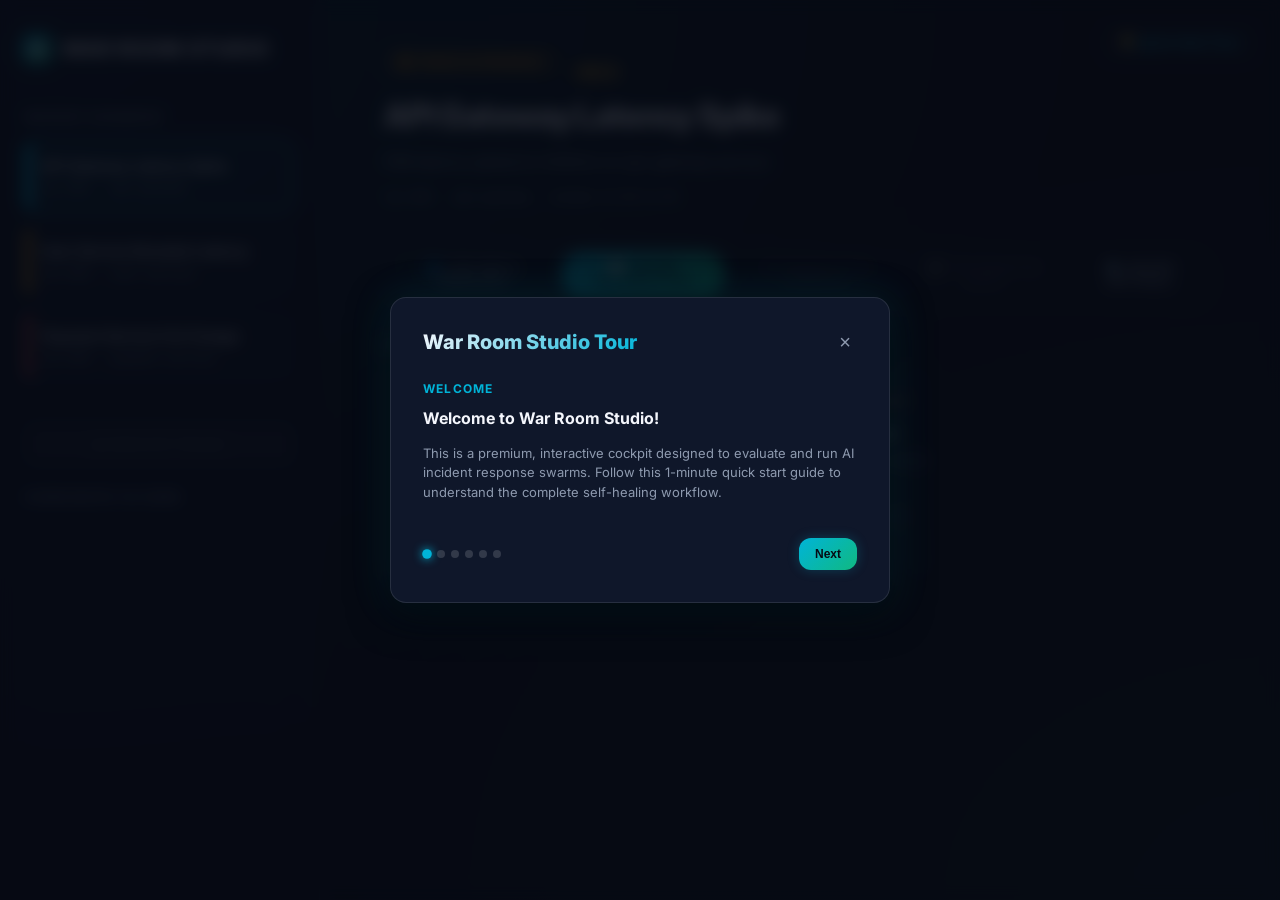
==== commit a368ec3b: "betterment of UI/UX" ====
--- a/ui/dashboard.html
+++ b/ui/dashboard.html
@@ -1268,9 +1268,217 @@
       .setting-row textarea:focus {
         border-color: var(--accent);
       }
+
+      /* --- Gated Tab & Tour Styles --- */
+      .tab-btn:disabled {
+        opacity: 0.3;
+        cursor: not-allowed;
+        pointer-events: none;
+      }
+
+      .tour-btn {
+        position: absolute;
+        top: 24px;
+        right: 24px;
+        background: rgba(255, 255, 255, 0.03);
+        border: 1px solid var(--border);
+        color: var(--accent);
+        padding: 10px 16px;
+        font-size: 13px;
+        font-weight: 600;
+        border-radius: var(--radius);
+        cursor: pointer;
+        transition: all 0.3s ease;
+        display: flex;
+        align-items: center;
+        gap: 8px;
+        z-index: 100;
+      }
+      .tour-btn:hover {
+        background: rgba(0, 180, 216, 0.1);
+        border-color: var(--accent);
+        box-shadow: 0 0 15px rgba(0, 180, 216, 0.2);
+        transform: translateY(-1px);
+      }
+
+      .tour-overlay {
+        position: fixed;
+        top: 0;
+        left: 0;
+        right: 0;
+        bottom: 0;
+        background: rgba(7, 10, 19, 0.85);
+        backdrop-filter: blur(8px);
+        display: flex;
+        align-items: center;
+        justify-content: center;
+        z-index: 1000;
+        opacity: 0;
+        pointer-events: none;
+        transition: opacity 0.3s ease;
+      }
+      .tour-overlay.open {
+        opacity: 1;
+        pointer-events: auto;
+      }
+      .tour-card {
+        background: #0f172a;
+        border: 1px solid rgba(255, 255, 255, 0.1);
+        border-radius: var(--radius-lg);
+        width: 500px;
+        max-width: 90%;
+        padding: 32px;
+        box-shadow:
+          var(--shadow-lg),
+          0 0 40px rgba(0, 180, 216, 0.15);
+        position: relative;
+        display: flex;
+        flex-direction: column;
+        gap: 24px;
+        transform: scale(0.95);
+        transition: transform 0.3s ease;
+      }
+      .tour-overlay.open .tour-card {
+        transform: scale(1);
+      }
+      .tour-header {
+        display: flex;
+        justify-content: space-between;
+        align-items: center;
+      }
+      .tour-title {
+        font-size: 20px;
+        font-weight: 800;
+        background: linear-gradient(135deg, var(--fg), var(--accent));
+        -webkit-background-clip: text;
+        -webkit-text-fill-color: transparent;
+      }
+      .tour-close {
+        background: transparent;
+        border: none;
+        color: var(--fg-muted);
+        font-size: 20px;
+        cursor: pointer;
+        transition: color 0.2s;
+      }
+      .tour-close:hover {
+        color: var(--fg);
+      }
+      .tour-body {
+        font-size: 14px;
+        color: var(--fg-muted);
+        line-height: 1.6;
+        min-height: 120px;
+      }
+      .tour-step-indicator {
+        font-size: 12px;
+        font-weight: 700;
+        color: var(--accent);
+        text-transform: uppercase;
+        letter-spacing: 0.1em;
+        margin-bottom: 8px;
+      }
+      .tour-step-title {
+        font-size: 16px;
+        font-weight: 700;
+        color: var(--fg);
+        margin-bottom: 12px;
+      }
+      .tour-footer {
+        display: flex;
+        justify-content: space-between;
+        align-items: center;
+        margin-top: 12px;
+      }
+      .tour-dots {
+        display: flex;
+        gap: 6px;
+      }
+      .tour-dot {
+        width: 8px;
+        height: 8px;
+        border-radius: 50%;
+        background: rgba(255, 255, 255, 0.15);
+        transition: all 0.2s ease;
+      }
+      .tour-dot.active {
+        background: var(--accent);
+        transform: scale(1.2);
+        box-shadow: 0 0 8px var(--accent);
+      }
+      .tour-actions {
+        display: flex;
+        gap: 12px;
+      }
+      .tour-btn-nav {
+        padding: 8px 16px;
+        font-size: 12px;
+        font-weight: 600;
+        border-radius: var(--radius);
+        cursor: pointer;
+        transition: all 0.2s;
+        border: 1px solid var(--border);
+        background: rgba(255, 255, 255, 0.02);
+        color: var(--fg);
+      }
+      .tour-btn-nav:hover {
+        background: rgba(255, 255, 255, 0.06);
+        border-color: rgba(255, 255, 255, 0.15);
+      }
+      .tour-btn-nav.primary {
+        background: linear-gradient(135deg, var(--accent), var(--success));
+        border: none;
+        color: #070a13;
+        font-weight: 700;
+        box-shadow: 0 0 12px var(--accent-glow);
+      }
+      .tour-btn-nav.primary:hover {
+        opacity: 0.9;
+        transform: translateY(-1px);
+      }
+
+      /* Tooltips */
+      .tooltip {
+        position: relative;
+        display: inline-block;
+        cursor: pointer;
+        margin-left: 6px;
+        color: var(--accent);
+        font-weight: normal;
+        text-transform: none;
+      }
+      .tooltip .tooltiptext {
+        visibility: hidden;
+        width: 220px;
+        background-color: #0f172a;
+        color: var(--fg);
+        text-align: left;
+        padding: 8px 12px;
+        border-radius: 6px;
+        border: 1px solid var(--border);
+        box-shadow: var(--shadow-lg);
+        font-size: 11px;
+        font-family: var(--font-sans);
+        font-weight: normal;
+        line-height: 1.4;
+        text-transform: none;
+        letter-spacing: normal;
+        position: absolute;
+        z-index: 1001;
+        bottom: 125%;
+        left: 50%;
+        margin-left: -110px;
+        opacity: 0;
+        transition: opacity 0.2s;
+      }
+      .tooltip:hover .tooltiptext {
+        visibility: visible;
+        opacity: 1;
+      }
     </style>
   </head>
   <body>
+    <button class="tour-btn" onclick="openTour()">💡 Quick Start Tour</button>
     <!-- SIDEBAR -->
     <aside class="sidebar">
       <a
@@ -1316,9 +1524,15 @@
         <!-- SUB-NAVIGATION TABS -->
         <div class="tab-bar">
           <button class="tab-btn active" data-tab="ops">🌐 Live Ops & Topology</button>
-          <button class="tab-btn" data-tab="swarm">💬 Swarm Deliberation</button>
-          <button class="tab-btn" data-tab="remediation">🛠️ Remediation Console</button>
-          <button class="tab-btn" data-tab="postmortem">📝 Postmortem Vault</button>
+          <button class="tab-btn" data-tab="swarm" id="tab-btn-swarm" disabled>
+            💬 Swarm Deliberation
+          </button>
+          <button class="tab-btn" data-tab="remediation" id="tab-btn-remediation" disabled>
+            🛠️ Remediation Console
+          </button>
+          <button class="tab-btn" data-tab="postmortem" id="tab-btn-postmortem" disabled>
+            📝 Postmortem Vault
+          </button>
           <button class="tab-btn" data-tab="settings">⚙️ Swarm Settings</button>
         </div>
 
@@ -1815,10 +2029,33 @@
                 >
                   Confidence Weight Allocations
                 </h3>
+                <p
+                  style="
+                    font-size: 12px;
+                    color: var(--fg-muted);
+                    margin: 0 0 16px 0;
+                    line-height: 1.5;
+                    text-transform: none;
+                  "
+                >
+                  These weights define the relative importance of each specialized agent during
+                  consensus evaluation. When the incident commander synthesizes findings, it
+                  multiplies each agent's local confidence by its allocated weight to compute the
+                  overall incident confidence. Gating thresholds automatically lock down actions if
+                  the overall confidence does not meet the safety requirements.
+                </p>
 
                 <div class="setting-row">
                   <label>
-                    <span>Metrics Agent Weight</span>
+                    <span style="display: flex; align-items: center">
+                      Metrics Agent Weight
+                      <span class="tooltip"
+                        >ℹ️<span class="tooltiptext"
+                          >Weights how much metrics anomalies (e.g., latency spikes or connection
+                          pool exhaustion) impact the final incident confidence.</span
+                        ></span
+                      >
+                    </span>
                     <span id="val-weight-metrics">25%</span>
                   </label>
                   <input
@@ -1833,7 +2070,15 @@
 
                 <div class="setting-row">
                   <label>
-                    <span>Logs Agent Weight</span>
+                    <span style="display: flex; align-items: center">
+                      Logs Agent Weight
+                      <span class="tooltip"
+                        >ℹ️<span class="tooltiptext"
+                          >Weights the impact of log anomalies (e.g., exception counts,
+                          OutOfMemoryErrors) on the triage consensus.</span
+                        ></span
+                      >
+                    </span>
                     <span id="val-weight-logs">25%</span>
                   </label>
                   <input
@@ -1848,7 +2093,15 @@
 
                 <div class="setting-row">
                   <label>
-                    <span>Change Agent Weight</span>
+                    <span style="display: flex; align-items: center">
+                      Change Agent Weight
+                      <span class="tooltip"
+                        >ℹ️<span class="tooltiptext"
+                          >Weights the correlation of recent deployments or config changes to the
+                          incident window.</span
+                        ></span
+                      >
+                    </span>
                     <span id="val-weight-change">25%</span>
                   </label>
                   <input
@@ -1863,7 +2116,15 @@
 
                 <div class="setting-row">
                   <label>
-                    <span>Runbook Agent Weight</span>
+                    <span style="display: flex; align-items: center">
+                      Runbook Agent Weight
+                      <span class="tooltip"
+                        >ℹ️<span class="tooltiptext"
+                          >Weights the matching score and freshness of matching troubleshooting
+                          runbooks.</span
+                        ></span
+                      >
+                    </span>
                     <span id="val-weight-runbook">15%</span>
                   </label>
                   <input
@@ -1878,7 +2139,15 @@
 
                 <div class="setting-row">
                   <label>
-                    <span>Deliberation Weight</span>
+                    <span style="display: flex; align-items: center">
+                      Deliberation Weight
+                      <span class="tooltip"
+                        >ℹ️<span class="tooltiptext"
+                          >Weights the importance of agent cross-talk and agreement during the
+                          deliberation phase.</span
+                        ></span
+                      >
+                    </span>
                     <span id="val-weight-delib">10%</span>
                   </label>
                   <input
@@ -1947,6 +2216,30 @@
         </div>
       </div>
     </main>
+
+    <!-- Guided Tour Modal -->
+    <div id="tour-overlay" class="tour-overlay">
+      <div class="tour-card">
+        <div class="tour-header">
+          <div class="tour-title">War Room Studio Tour</div>
+          <button class="tour-close" onclick="closeTour()">&times;</button>
+        </div>
+        <div class="tour-body" id="tour-body">
+          <!-- Content injected dynamically -->
+        </div>
+        <div class="tour-footer">
+          <div class="tour-dots" id="tour-dots">
+            <!-- Dots injected dynamically -->
+          </div>
+          <div class="tour-actions">
+            <button class="tour-btn-nav" id="tour-prev" onclick="prevTourSlide()">Back</button>
+            <button class="tour-btn-nav primary" id="tour-next" onclick="nextTourSlide()">
+              Next
+            </button>
+          </div>
+        </div>
+      </div>
+    </div>
 
     <!-- Real pipeline output, generated by demo/gen_dashboard_data.py -->
     <script src="scenarios.js"></script>
@@ -2235,6 +2528,10 @@
       }
 
       function resetView() {
+        document.getElementById("run-sim").disabled = false;
+        document.getElementById("tab-btn-swarm").disabled = true;
+        document.getElementById("tab-btn-remediation").disabled = true;
+        document.getElementById("tab-btn-postmortem").disabled = true;
         document.getElementById("verdict-section").classList.add("hidden");
         document.getElementById("remediation-section").classList.add("hidden");
         document.getElementById("remediation-placeholder").classList.remove("hidden");
@@ -2278,8 +2575,7 @@
         return card;
       }
 
-      function runTriage() {
-        const s = DATA.scenarios[activeId];
+      async function runTriage() {
         const grid = document.getElementById("agent-grid");
         const runBtn = document.getElementById("run-sim");
 
@@ -2293,9 +2589,33 @@
         document.getElementById("agents-label").classList.remove("hidden");
         setStatus("Triage in Progress", "mitigating");
         grid.innerHTML = "";
-
+        grid.appendChild(el("div", "empty-hint", "Dispatching agents\u2026"));
+
+        document.getElementById("tab-btn-swarm").disabled = false;
         switchTab("swarm"); // Automatically slide to Swarm Deliberation tab
 
+        // Call real API
+        let s;
+        try {
+          const resp = await fetch("/api/triage/" + activeId, { method: "POST" });
+          if (!resp.ok) throw new Error("HTTP " + resp.status);
+          const result = await resp.json();
+          // Merge API response into the scenario data so UI code reads from same place
+          DATA.scenarios[activeId] = Object.assign(DATA.scenarios[activeId] || {}, result);
+          s = DATA.scenarios[activeId];
+        } catch (e) {
+          console.error("Triage API failed:", e);
+          // Fall back to canned data if API unreachable
+          s = DATA.scenarios[activeId];
+          grid.innerHTML = "";
+        }
+
+        grid.innerHTML = "";
+        if (!s || !s.agents) {
+          runBtn.disabled = false;
+          grid.appendChild(el("div", "empty-hint", "Failed to dispatch agents. Please try again."));
+          return;
+        }
         s.agents.forEach((a, i) => {
           setTimeout(() => {
             grid.appendChild(agentCard(a));
@@ -2338,6 +2658,14 @@
         document.getElementById("remediation-actions-container").classList.add("hidden");
         document.getElementById("resolved-banner").classList.add("hidden");
 
+        // Render deliberation messages if present
+        renderDeliberation(s);
+
+        // Re-enable Execute Triage button
+        document.getElementById("run-sim").disabled = false;
+
+        // Unlock and switch to remediation console tab
+        document.getElementById("tab-btn-remediation").disabled = false;
         switchTab("remediation"); // Automatically transition to Remediation Console tab
       }
 
@@ -2488,33 +2816,71 @@
         const term = document.getElementById("git-terminal-lines");
         term.innerHTML = "";
 
-        const commitHash = (window.WAR_ROOM_COMMIT && window.WAR_ROOM_COMMIT.hash) || "e1836c8";
-        const commitUrl =
-          (window.WAR_ROOM_COMMIT && window.WAR_ROOM_COMMIT.url) ||
-          `https://github.com/vib3withsimran/The-war-room/commit/${commitHash}`;
+        // Call real postmortem API
+        let commitHash = "pending";
+        let commitUrl = "#";
+        let committed = false;
+        try {
+          const resp = await fetch("/api/postmortem/" + (s.incident_id || activeId), {
+            method: "POST",
+          });
+          if (resp.ok) {
+            const data = await resp.json();
+            committed = data.committed;
+            commitHash = data.hash || "unknown";
+            commitUrl = data.url || "#";
+          }
+        } catch (e) {
+          console.warn("Postmortem API unavailable, fallback to WAR_ROOM_COMMIT", e);
+        }
+
+        // Fallback if API not available
+        if (!committed || commitHash === "pending") {
+          commitHash = (window.WAR_ROOM_COMMIT && window.WAR_ROOM_COMMIT.hash) || "e1836c8";
+          commitUrl =
+            (window.WAR_ROOM_COMMIT && window.WAR_ROOM_COMMIT.url) ||
+            "https://github.com/vib3withsimran/The-war-room/commit/" + commitHash;
+        }
 
         const lines = [
           { text: "$ git status", delay: 300, color: "#9CA3AF" },
           {
-            text: `On branch main\nYour branch is up to date with 'origin/main'.\n\nUntracked files:\n  (use "git add <file>..." to include in what will be committed)\n\tpostmortems/${s.id}/\n\nnothing added to commit but untracked files present (use "git add" to track)`,
+            text:
+              "On branch main\nYour branch is up to date with 'origin/main'.\n\nUntracked files:\n  (use \"git add <file>...\" to include in what will be committed)\n\tpostmortems/" +
+              s.id +
+              '/\n\nnothing added to commit but untracked files present (use "git add" to track)',
             delay: 800,
           },
-          { text: `$ git add postmortems/${s.id}/`, delay: 500, color: "#9CA3AF" },
-          { text: `$ git commit -m "docs: postmortem ${s.id}"`, delay: 600, color: "#9CA3AF" },
+          { text: "$ git add postmortems/" + s.id + "/", delay: 500, color: "#9CA3AF" },
+          { text: '$ git commit -m "docs: postmortem ' + s.id + '"', delay: 600, color: "#9CA3AF" },
           {
-            text: `[main ${commitHash}] docs: postmortem ${s.id}\n 1 file changed, 43 insertions(+)\n create mode 100644 postmortems/${s.id}/postmortem.md`,
+            text:
+              "[main " +
+              commitHash +
+              "] docs: postmortem " +
+              s.id +
+              "\n 1 file changed, 43 insertions(+)\n create mode 100644 postmortems/" +
+              s.id +
+              "/postmortem.md",
             delay: 800,
             color: "#10B981",
           },
           {
-            text: `🔗 Commit URL: <a href="${commitUrl}" target="_blank" style="color: #60A5FA; text-decoration: underline;">${commitUrl}</a>`,
+            text:
+              '\uD83D\uDD17 Commit URL: <a href="' +
+              commitUrl +
+              '" target="_blank" style="color: #60A5FA; text-decoration: underline;">' +
+              commitUrl +
+              "</a>",
             delay: 300,
           },
         ];
 
         for (let i = 0; i < lines.length; i++) {
           const line = lines[i];
-          await new Promise((resolve) => setTimeout(resolve, line.delay));
+          await new Promise(function (resolve) {
+            setTimeout(resolve, line.delay);
+          });
           const div = document.createElement("div");
           div.style.marginBottom = "8px";
           div.style.whiteSpace = "pre-wrap";
@@ -2533,6 +2899,19 @@
         btn.disabled = true;
         btn.innerText = "Executing...";
         document.getElementById("remediation-status").innerText = "Remediation in Progress";
+
+        // Call real remediation API (fire-and-forget — animation proceeds in parallel)
+        let realMttr = null;
+        fetch("/api/remediate/" + (s.incident_id || activeId), { method: "POST" })
+          .then(function (r) {
+            return r.ok ? r.json() : null;
+          })
+          .then(function (data) {
+            if (data) realMttr = data.mttr;
+          })
+          .catch(function () {
+            /* API unavailable, use animation timing */
+          });
 
         const actionsContainer = document.getElementById("remediation-actions-container");
         actionsContainer.classList.remove("hidden");
@@ -2595,7 +2974,8 @@
         // Reset telemetry back to healthy
         setTelemetryState("healthy");
 
-        let totalMttr = ((Date.now() - startTime) / 1000).toFixed(1);
+        let totalMttr =
+          realMttr != null ? realMttr.toFixed(1) : ((Date.now() - startTime) / 1000).toFixed(1);
 
         // Final states
         btn.classList.add("hidden");
@@ -2625,6 +3005,8 @@
         document.getElementById("git-output-container").classList.add("hidden");
         document.getElementById("git-terminal-lines").innerHTML = "";
 
+        // Unlock and switch to postmortem vault tab
+        document.getElementById("tab-btn-postmortem").disabled = false;
         switchTab("postmortem"); // Automatically transition to Postmortem Vault tab
       }
 
@@ -2753,6 +3135,106 @@
         switchTab("ops"); // Switch back to live ops
       }
 
+      // --- Guided Tour State and Slides ---
+      let tourCurrentSlide = 0;
+      const tourSlides = [
+        {
+          indicator: "Welcome",
+          title: "Welcome to War Room Studio!",
+          content:
+            "This is a premium, interactive cockpit designed to evaluate and run AI incident response swarms. Follow this 1-minute quick start guide to understand the complete self-healing workflow.",
+        },
+        {
+          indicator: "Step 1",
+          title: "Select an Incident Scenario",
+          content:
+            "Use the left sidebar under <strong>Incident Scenarios</strong> to select a problem (e.g., API Gateway latency, Payment Service outage). The service topology graph will automatically update to reflect the initial warning states.",
+        },
+        {
+          indicator: "Step 2",
+          title: "Execute Swarm Triage",
+          content:
+            "Click the <strong>Execute Triage</strong> button in the sidebar. This dispatches four specialized AI agents (Metrics, Logs, Change, and Runbook) to inspect the incident in parallel. You will automatically switch to the <strong>Swarm Deliberation</strong> tab.",
+        },
+        {
+          indicator: "Step 3",
+          title: "Observe Agent Deliberation",
+          content:
+            "In the <strong>Swarm Deliberation</strong> tab, you can read the live findings and real-time agent debate as they correlate logs, metrics, recent deployments, and runbooks to determine the root cause.",
+        },
+        {
+          indicator: "Step 4",
+          title: "Approve and Run Remediation",
+          content:
+            "Once triage is complete, a verdict will be published. This unlocks the <strong>Remediation Console</strong> tab. Review the suggested actions, click <strong>Run Remediation</strong>, and watch the live telemetry graph return to a healthy baseline.",
+        },
+        {
+          indicator: "Step 5",
+          title: "Commit Postmortem to Git",
+          content:
+            "Finally, the <strong>Postmortem Vault</strong> tab will unlock, presenting a markdown postmortem report. Click <strong>Commit to Git</strong> to simulate pushing the documentation directly to the repository's git branch.",
+        },
+      ];
+
+      function openTour() {
+        tourCurrentSlide = 0;
+        updateTourSlide();
+        document.getElementById("tour-overlay").classList.add("open");
+      }
+
+      function closeTour() {
+        document.getElementById("tour-overlay").classList.remove("open");
+      }
+
+      function nextTourSlide() {
+        if (tourCurrentSlide < tourSlides.length - 1) {
+          tourCurrentSlide++;
+          updateTourSlide();
+        } else {
+          closeTour();
+        }
+      }
+
+      function prevTourSlide() {
+        if (tourCurrentSlide > 0) {
+          tourCurrentSlide--;
+          updateTourSlide();
+        }
+      }
+
+      function updateTourSlide() {
+        const slide = tourSlides[tourCurrentSlide];
+
+        // Update body content
+        const body = document.getElementById("tour-body");
+        body.innerHTML = `
+          <div class="tour-step-indicator">${slide.indicator}</div>
+          <div class="tour-step-title">${slide.title}</div>
+          <div style="font-size: 13px; color: var(--fg-muted); line-height: 1.5;">${slide.content}</div>
+        `;
+
+        // Update dots
+        const dots = document.getElementById("tour-dots");
+        dots.innerHTML = "";
+        tourSlides.forEach((_, idx) => {
+          const dot = document.createElement("div");
+          dot.className = "tour-dot" + (idx === tourCurrentSlide ? " active" : "");
+          dot.onclick = () => {
+            tourCurrentSlide = idx;
+            updateTourSlide();
+          };
+          dot.style.cursor = "pointer";
+          dots.appendChild(dot);
+        });
+
+        // Update buttons
+        const prevBtn = document.getElementById("tour-prev");
+        const nextBtn = document.getElementById("tour-next");
+
+        prevBtn.style.visibility = tourCurrentSlide === 0 ? "hidden" : "visible";
+        nextBtn.innerText = tourCurrentSlide === tourSlides.length - 1 ? "Finish" : "Next";
+      }
+
       function boot() {
         if (!DATA || !DATA.order || DATA.order.length === 0) {
           document.getElementById("incident-room").classList.add("hidden");
@@ -2773,6 +3255,14 @@
         telemetryTimer = setInterval(tickTelemetry, 300);
         window.addEventListener("resize", drawTelemetryChart);
         setTimeout(drawTelemetryChart, 100);
+
+        // Auto-trigger tour on first load (using sessionStorage check so it doesn't annoy on every refresh)
+        if (!sessionStorage.getItem("war_room_tour_shown")) {
+          setTimeout(() => {
+            openTour();
+            sessionStorage.setItem("war_room_tour_shown", "true");
+          }, 1500);
+        }
       }
 
       boot();
